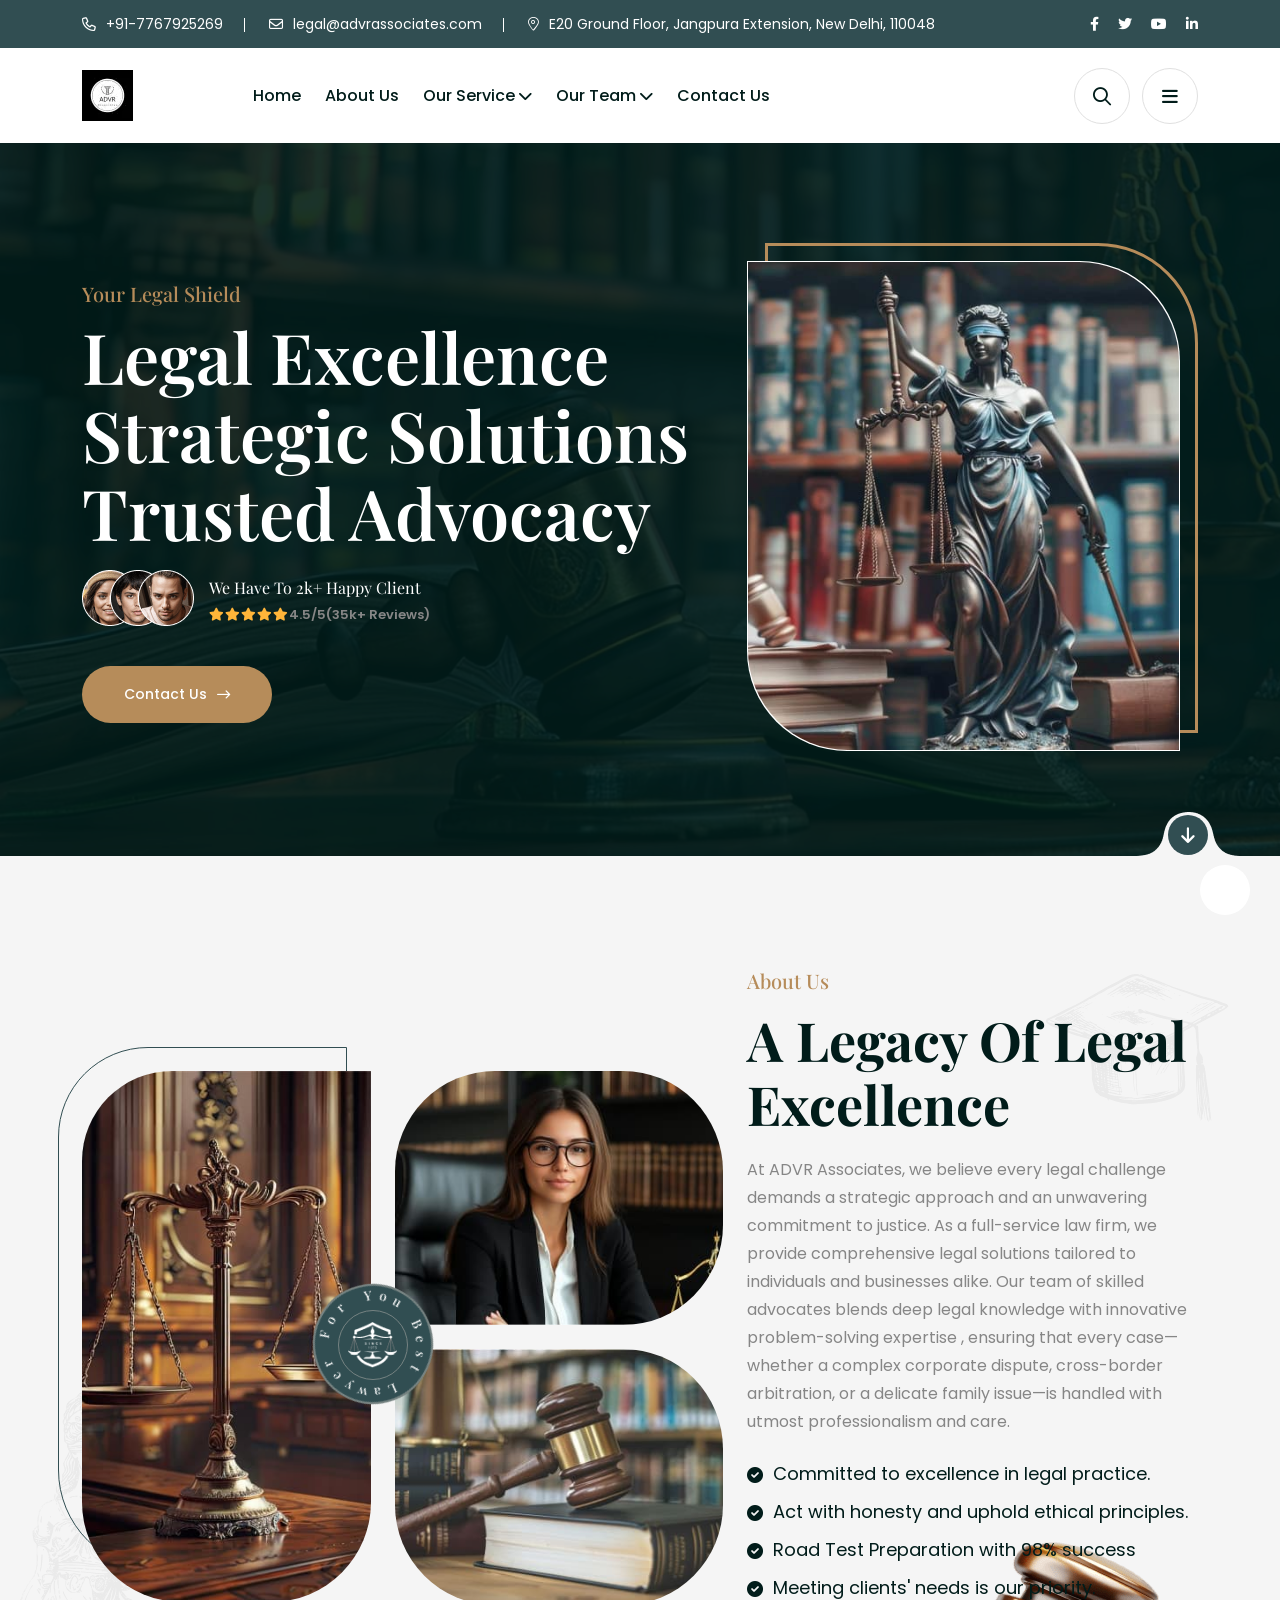
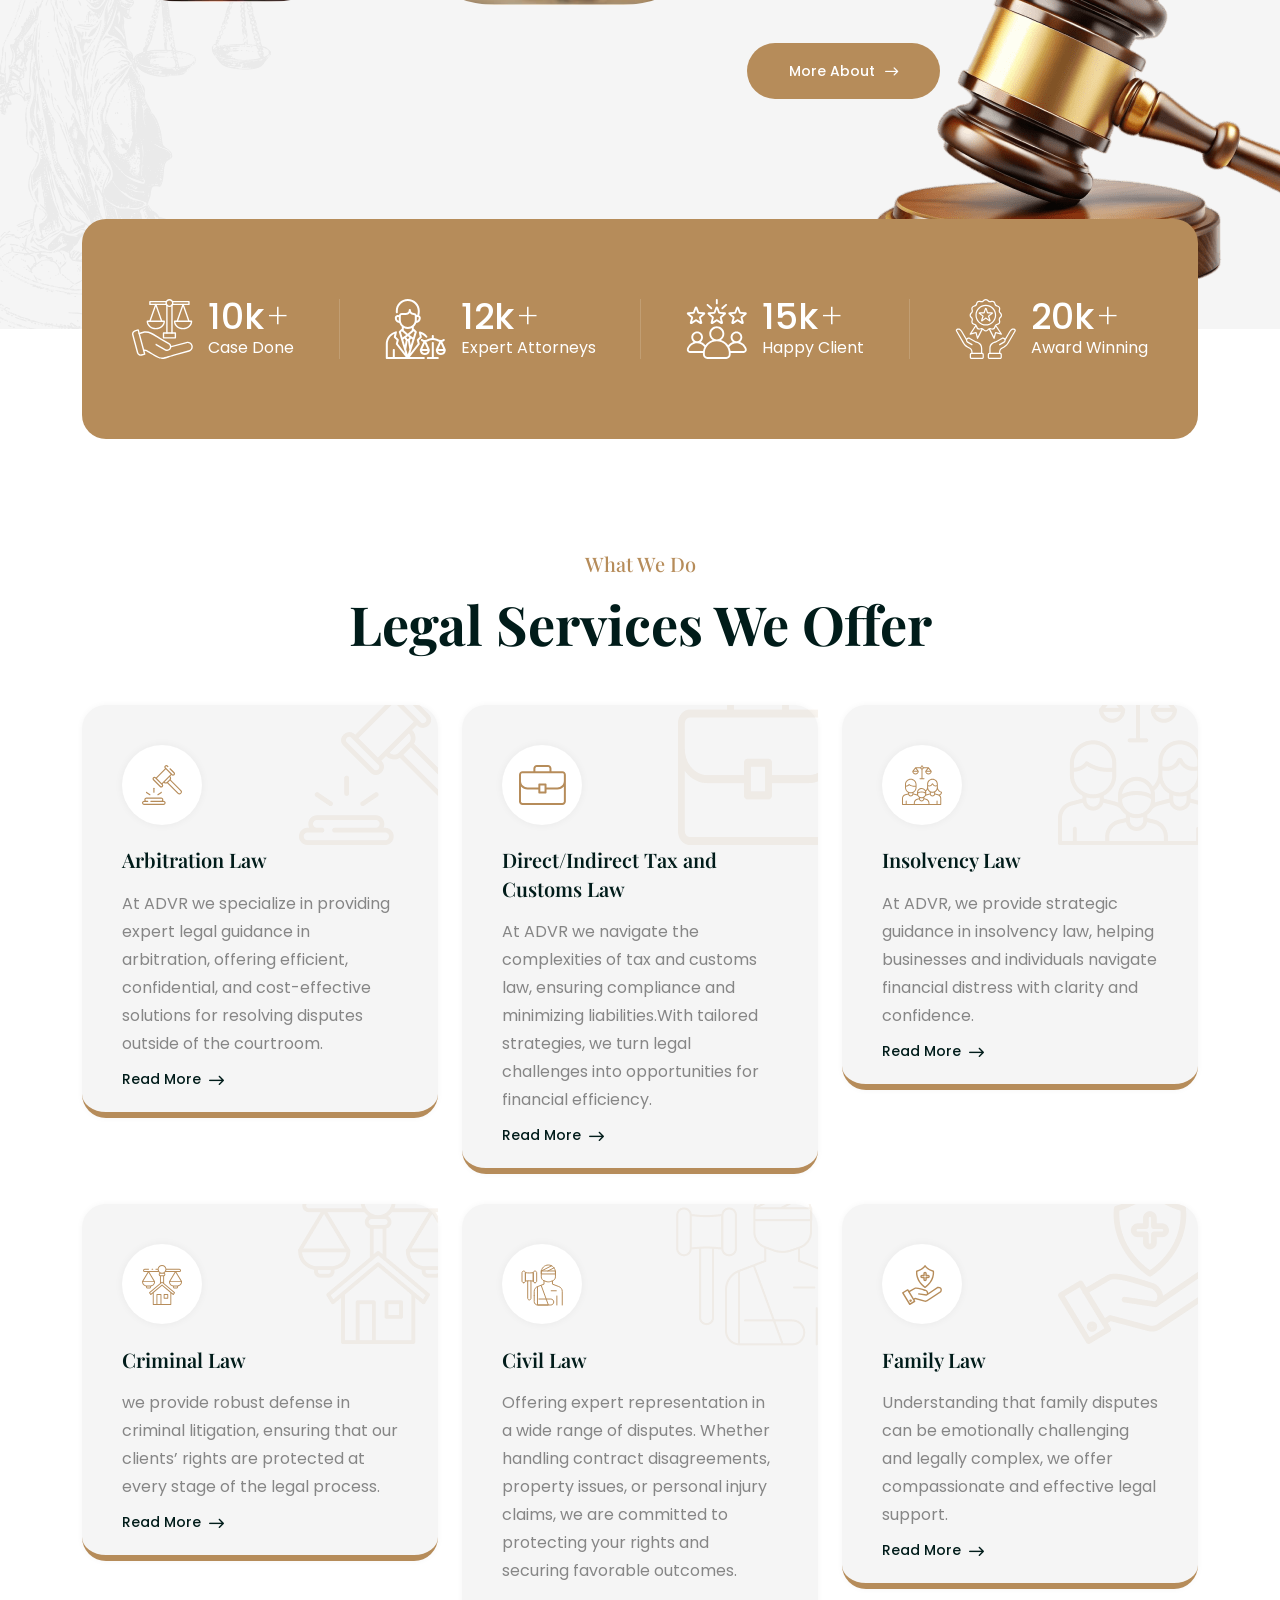
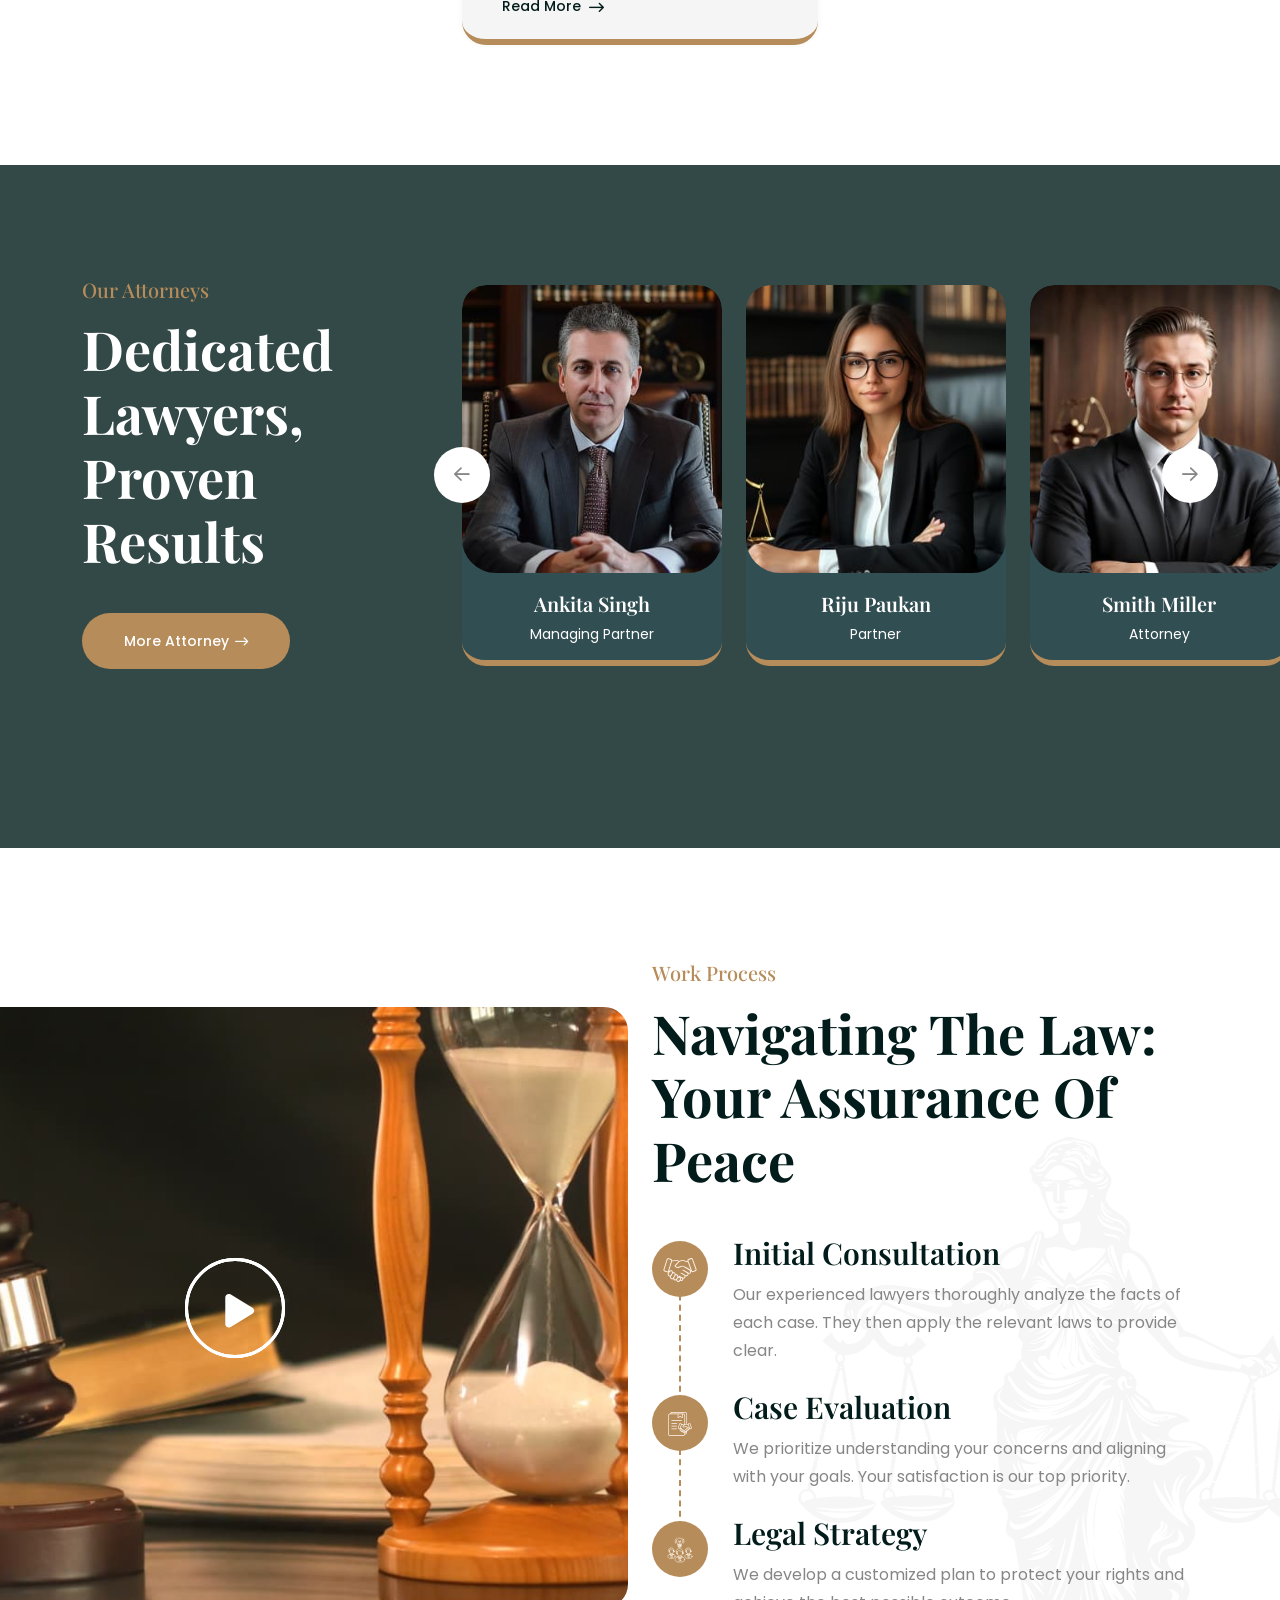
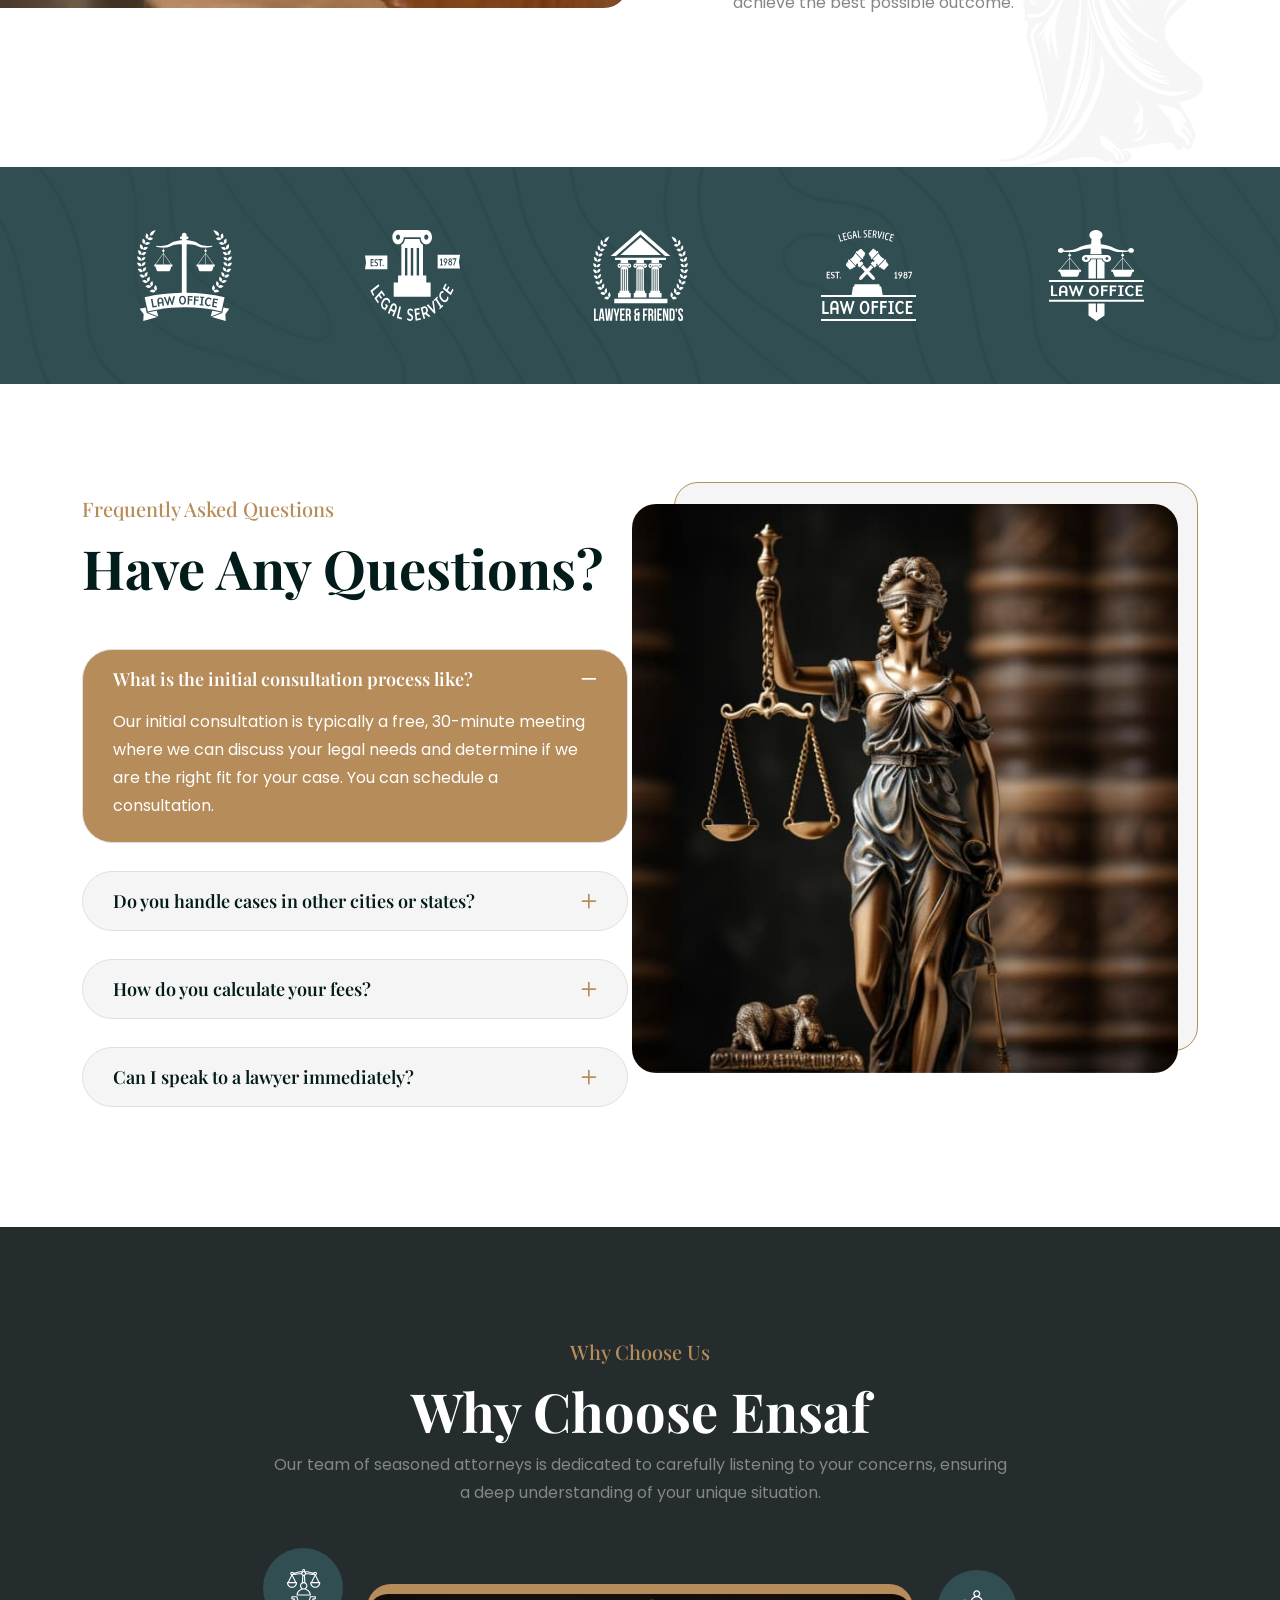
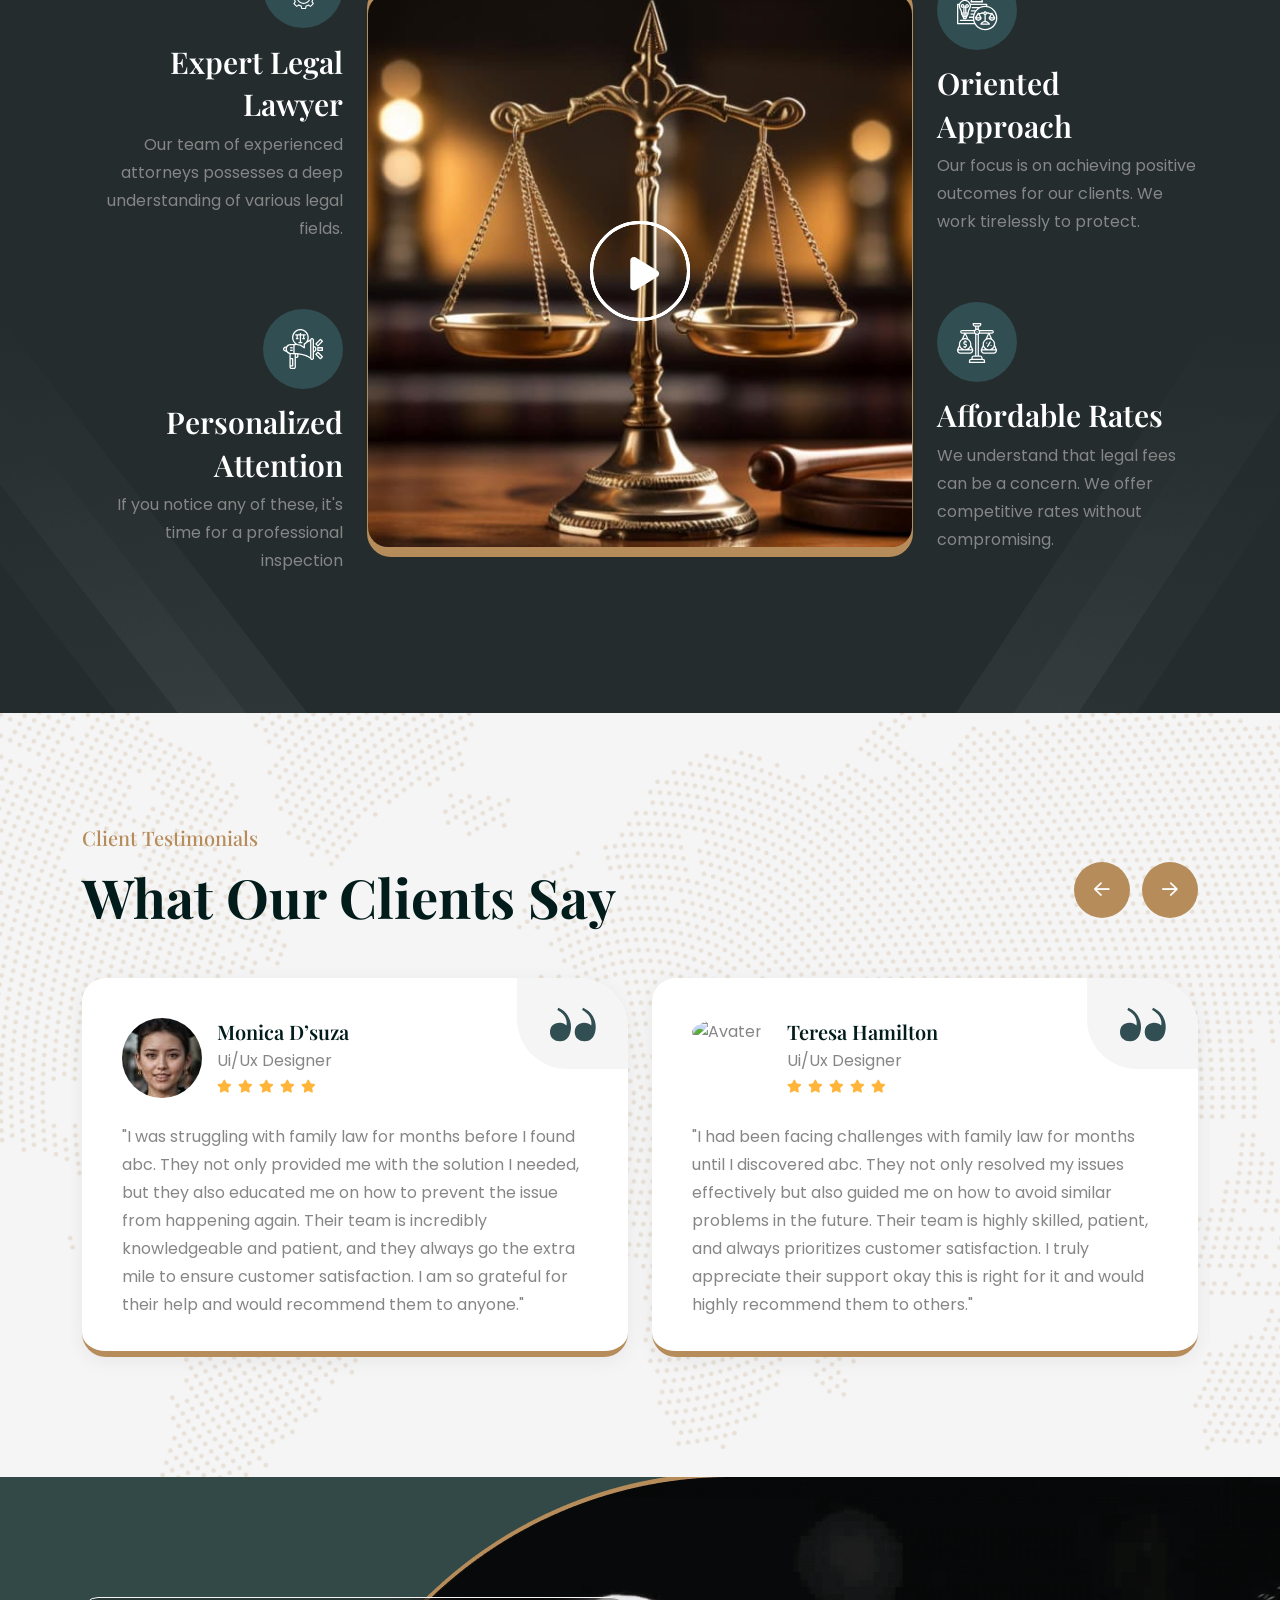
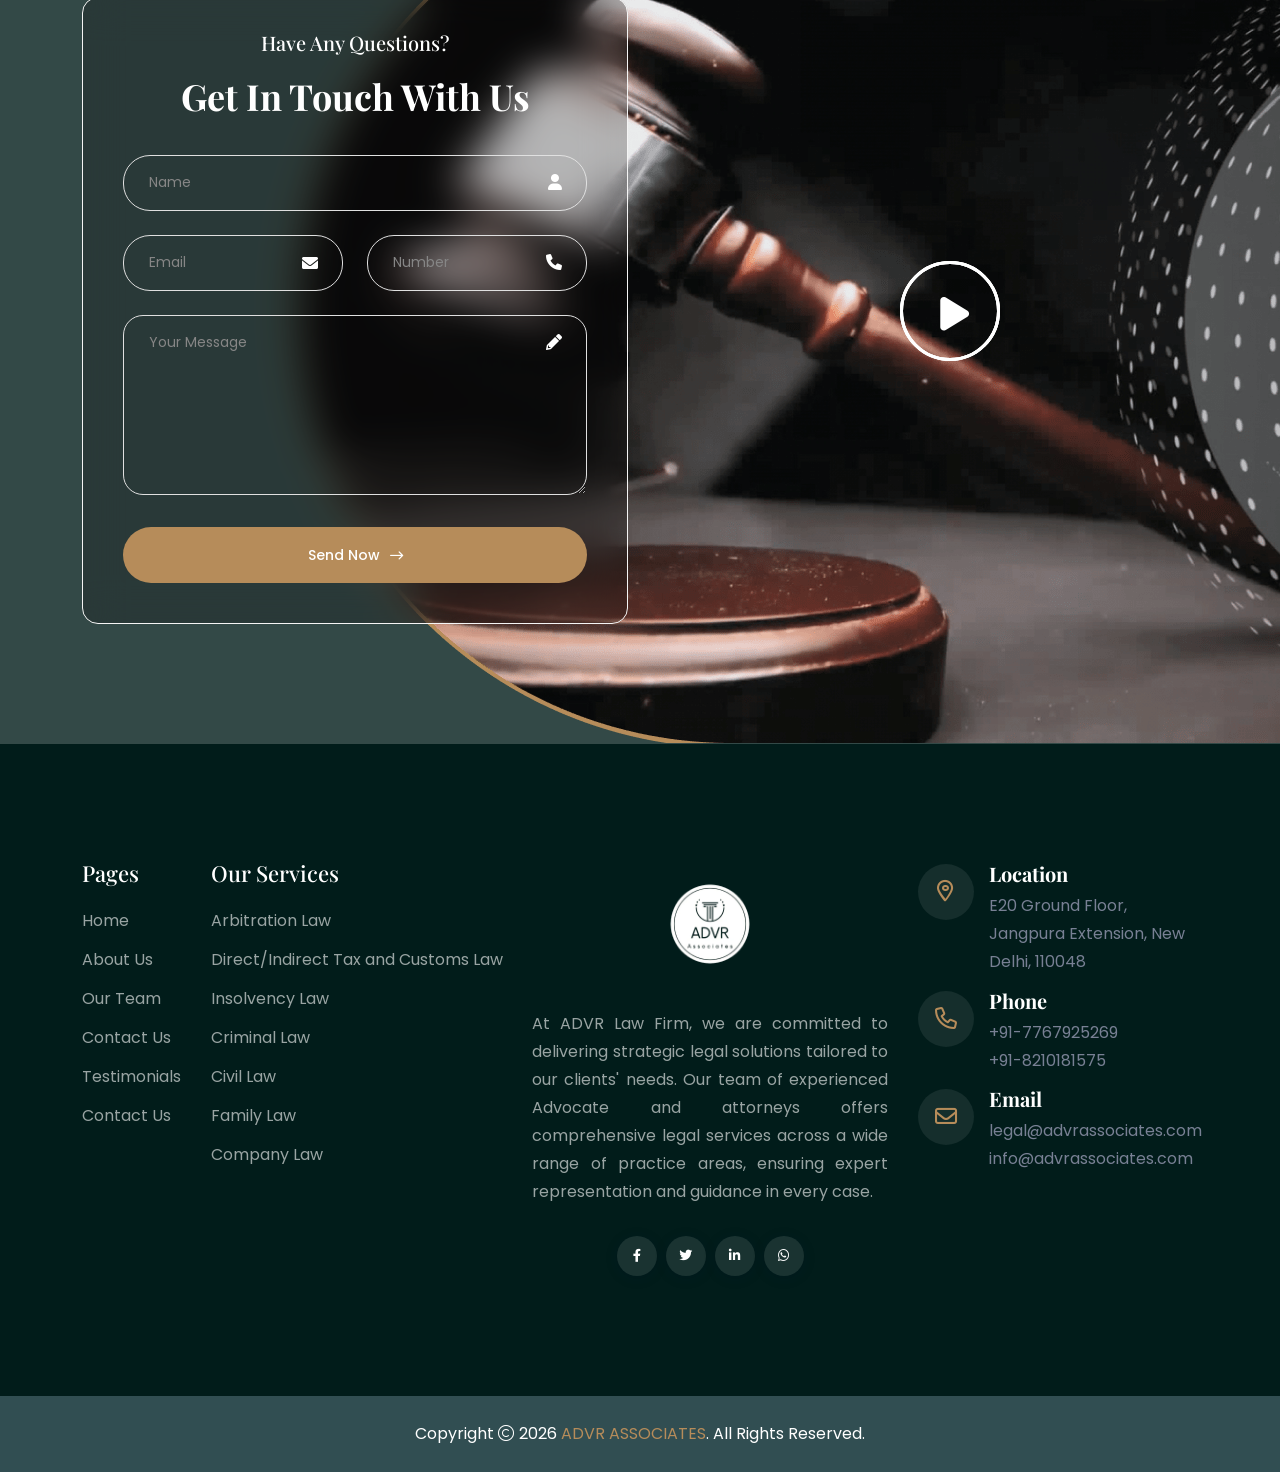
==== index.html @ f483fa9d "Initial commit" ====
<!doctype html>
<html class="no-js" lang="zxx" dir="ltr">
  <head>
    <meta charset="utf-8" />
    <meta http-equiv="x-ua-compatible" content="ie=edge" />
    <title>ADVR ASSOCIATES</title>
    <meta name="author" content="Ensaf" />
    <meta name="description" content="Ensaf-html - Law Agency HTML Template" />
    <meta name="keywords" content="Ensaf-html - Law Agency HTML Template" />
    <meta name="robots" content="INDEX,FOLLOW" />
    <meta
      name="viewport"
      content="width=device-width,initial-scale=1,shrink-to-fit=no"
    />
    <link rel="manifest" href="assets/img/favicons/manifest.json" />
    <meta name="msapplication-TileColor" content="#ffffff" />
    <meta
      name="msapplication-TileImage"
      content="assets/img/favicons/ms-icon-144x144.png"
    />
    <meta name="theme-color" content="#ffffff" />
    <link rel="preconnect" href="https://fonts.googleapis.com/" />
    <link rel="preconnect" href="https://fonts.gstatic.com/" crossorigin />
    <link
      href="https://fonts.googleapis.com/css2?family=Playfair+Display:ital,wght@0,400..900;1,400..900&amp;family=Poppins:ital,wght@0,100;0,200;0,300;0,400;0,500;0,600;0,700;0,800;0,900;1,100;1,200;1,300;1,400;1,500;1,600;1,700;1,800;1,900&amp;display=swap"
      rel="stylesheet"
    />
    <link rel="stylesheet" href="assets/css/app.min.css" />
    <link rel="stylesheet" href="assets/css/fontawesome.min.css" />
    <link rel="stylesheet" href="assets/css/style.css" />
  </head>
  <body class="">
    <div class="sidemenu-wrapper sidemenu-info d-none d-lg-block">
      <div class="sidemenu-content">
        <button class="closeButton sideMenuCls">
          <i class="far fa-times"></i>
        </button>
        <div class="widget">
          <div class="th-widget-about">
            <div class="about-logo">
              <a href="index.html"
                ><img
                  src="assets/img/my-images/New Projectdzgjhxb.webp "
                  alt="Ensaf-html"
              /></a>
            </div>
            <p class="about-text">
              We provide specialized winterization services to safeguard your
              pool during the off-season, and when spring arrives, we handle the
              thorough opening process.
            </p>
            <div class="th-social">
              <a href="https://www.facebook.com/"
                ><i class="fab fa-facebook-f"></i
              ></a>
              <a href="https://www.twitter.com/"
                ><i class="fab fa-twitter"></i
              ></a>
              <a href="https://www.linkedin.com/"
                ><i class="fab fa-linkedin-in"></i
              ></a>
              <a href="https://www.whatsapp.com/"
                ><i class="fab fa-whatsapp"></i
              ></a>
            </div>
          </div>
        </div>

        <div class="widget newsletter-widget">
          <h3 class="widget_title">Newsletter</h3>
          <p class="footer-text">Sign up to get update news about us</p>
          <form class="newsletter-form">
            <input
              class="form-control"
              type="email"
              placeholder="Enter Email"
              required=""
            />
            <button type="submit" class="th-btn style2">Subscribe</button>
          </form>
        </div>
      </div>
    </div>
    <div class="popup-search-box d-none d-lg-block">
      <button class="searchClose"><i class="fal fa-times"></i></button>
      <form action="#">
        <input type="text" placeholder="What are you looking for?" />
        <button type="submit"><i class="fal fa-search"></i></button>
      </form>
    </div>
    <div class="th-menu-wrapper">
      <div class="th-menu-area text-center">
        <button class="th-menu-toggle"><i class="fal fa-times"></i></button>
        <div class="mobile-logo">
          <a href="index.html"
            ><img
              src="assets/img/my-images/New Projectdzgjhxb.webp"
              alt="Ensaf-html"
          /></a>
        </div>
        <div class="th-mobile-menu">
          <ul>
            <li class="menu-item-has-children">
              <a href="index.html">Home</a>
            </li>

            <li class="menu-item-has-children">
              <a href="about.html">About Us</a>
            </li>
            <li class="menu-item-has-children">
              <a href="#">Service</a>
              <ul class="sub-menu">
                <li>
                  <a href="arbitration-law.html">Arbitration Law</a>
                </li>
                <li>
                  <a href="direct-indirect-tax-customs-law.html"
                    >Direct/Indirect Tax and Customs Law</a
                  >
                </li>
                <li>
                  <a href="insolvency-law.html">Insolvency Law</a>
                </li>
                <li><a href="criminal-law.html">Criminal Law</a></li>
                <li><a href="civil-law.html">Civil Law</a></li>
                <li><a href="family-law.html">Family Law</a></li>
                <li><a href="company-law.html">Company Law</a></li>
              </ul>
            </li>

            <li class="menu-item-has-children">
              <a href="#">Our Team</a>
              <ul class="sub-menu">
                <li><a href="ankita-singh.html">Ankita Singh</a></li>
                <li>
                  <a href="m-p-gupta.html">M.P Gupta</a>
                </li>
                <li>
                  <a href="riju-paukan.html">Riju Paukan</a>
                </li>
                <li><a href="deepak-kumar.html">Deepak Kumar</a></li>
                <li><a href="vibhas-tunkikar.html">Vibhas Tunkikar</a></li>
              </ul>
            </li>
            <li><a href="contact.html">Contact</a></li>
          </ul>
        </div>
      </div>
    </div>
    <header class="th-header header-layout1 onepage-nav">
      <div class="header-top">
        <div class="container header-1-container">
          <div
            class="row justify-content-center justify-content-lg-between align-items-center gy-2"
          >
            <div class="col-auto d-none d-lg-block">
              <div class="header-links">
                <ul>
                  <li>
                    <i class="fa-regular fa-phone"></i>
                    <a href="tel:+91-7767925269">+91-7767925269</a>
                  </li>
                  <li>
                    <i class="fa-sharp fa-regular fa-envelope"></i>
                    <a href="mailto:legal@advrassociates.com"
                      >legal@advrassociates.com</a
                    >
                  </li>
                  <li>
                    <i class="fal fa-location-dot"></i>
                    <a href="https://www.google.com/maps"
                      >E20 Ground Floor, Jangpura Extension, New Delhi, 110048
                    </a>
                  </li>
                </ul>
              </div>
            </div>
            <div class="col-auto">
              <div class="header-links">
                <div class="social-links">
                  <a href="https://www.facebook.com/"
                    ><i class="fab fa-facebook-f"></i
                  ></a>
                  <a href="https://www.twitter.com/"
                    ><i class="fab fa-twitter"></i
                  ></a>
                  <a href="https://www.youtube.com/"
                    ><i class="fa-brands fa-youtube"></i
                  ></a>
                  <a href="https://www.linkedin.com/"
                    ><i class="fa-brands fa-linkedin-in"></i
                  ></a>
                </div>
              </div>
            </div>
          </div>
        </div>
      </div>
      <div class="sticky-wrapper">
        <div class="menu-area">
          <div class="container header-1-container">
            <div class="row align-items-center justify-content-between">
              <div class="col-auto">
                <div class="header-logo">
                  <a href="index.html"
                    ><img
                      src="assets/img/my-images/New Projectdzgjhxb.webp"
                      alt="Ensaf-html"
                  /></a>
                </div>
              </div>
              <div class="col-auto me-xl-auto">
                <nav class="main-menu d-none d-lg-inline-block me-xl-auto">
                  <ul>
                    <li class="menu-item">
                      <a href="index.html">Home</a>
                    </li>
                    <li><a href="about.html">About Us</a></li>
                    <li class="menu-item-has-children">
                      <a href="#">Our Service</a>
                      <ul class="sub-menu">
                        <li>
                          <a href="arbitration-law.html">Arbitration Law</a>
                        </li>
                        <li>
                          <a href="direct-indirect-tax-customs-law.html"
                            >Direct/Indirect Tax and Customs Law</a
                          >
                        </li>
                        <li>
                          <a href="insolvency-law.html">Insolvency Law</a>
                        </li>
                        <li><a href="criminal-law.html">Criminal Law</a></li>
                        <li><a href="civil-law.html">Civil Law</a></li>
                        <li><a href="family-law.html">Family Law</a></li>
                        <li><a href="company-law.html">Company Law</a></li>
                      </ul>
                    </li>
                    <li class="menu-item-has-children">
                      <a href="#">Our Team</a>
                      <ul class="sub-menu">
                        <li><a href="ankita-singh.html">Ankita Singh</a></li>
                        <li>
                          <a href="m-p-gupta.html">M.P Gupta</a>
                        </li>
                        <li>
                          <a href="riju-paukan.html">Riju Paukan</a>
                        </li>
                        <li><a href="deepak-kumar.html">Deepak Kumar</a></li>
                        <li>
                          <a href="vibhas-tunkikar.html">Vibhas Tunkikar</a>
                        </li>
                      </ul>
                    </li>
                    <li><a href="contact.html">Contact Us</a></li>
                  </ul>
                </nav>
                <button type="button" class="th-menu-toggle d-block d-lg-none">
                  <i class="far fa-bars"></i>
                </button>
              </div>
              <div class="col-auto d-none d-xl-block">
                <div class="header-button">
                  <button type="button" class="icon-btn searchBoxToggler">
                    <i class="far fa-magnifying-glass"></i>
                  </button>
                  <a href="contact.html" class="th-btn style4"
                    >Free consultation <i class="far fa-arrow-right-long"></i
                  ></a>
                  <button type="button" class="icon-btn sideMenuInfo">
                    <i class="fa-solid fa-bars"></i>
                  </button>
                </div>
              </div>
            </div>
          </div>
        </div>
      </div>
    </header>
    <div class="th-hero-wrapper hero-1" id="hero">
      <div class="shape-mockup hero-img-shape-1">
        <div class="logo-icon-wrap">
          <div class="logo-icon">
            <img src="assets/img/my-images/logo-icon.png" alt="img" />
          </div>
          <div class="logo-icon-wrap__text">
            <span class="logo-animation">Best Lawyer For You</span>
          </div>
        </div>
      </div>
      <div
        class="th-hero-bg"
        data-bg-src="assets/img/my-images/hero_bg_1_1.jpg"
      >
        <img src="assets/img/my-images/hero1-overlay.png" alt="Hero overlay" />
      </div>
      <div class="hero-1-scroll-icon-bg-shape scroll-down">
        <div class="hero-1-scroll-icon-wrap">
          <a href="#about-sec"
            ><div class="shape-thumb">
              <div class="icon-btn">
                <i class="fa-sharp fa-solid fa-arrow-down"></i>
              </div>
              <img
                src="assets/img/my-images/hero-1-scroll-icon.png"
                alt="Image"
              /></div
          ></a>
        </div>
      </div>
      <div
        class="swiper th-slider"
        id="heroSlidee1"
        data-slider-options='{"effect":"fade", "autoHeight": "true"}'
      >
        <div class="swiper-wrapper">
          <div class="swiper-slide">
            <div class="hero-inner hero-style1">
              <div class="container">
                <div class="row gy-4 align-items-center">
                  <div class="col-xl-7 col-lg-7">
                    <span
                      class="sub-title"
                      data-ani="slideinup"
                      data-ani-delay="0.2s"
                      >Your Legal Shield</span
                    >
                    <div data-ani="slideinup" data-ani-delay="0.4s">
                      <h2 class="hero-title">
                        Legal Excellence Strategic Solutions Trusted Advocacy
                      </h2>
                      <div class="hero-title">
                        <span class="client-group-wrap"
                          ><span class="thumb"
                            ><img
                              src="assets/img/my-images/hero-1-title-1.png"
                              alt="img"
                            /> </span
                          ><span class="client-group-wrap__content"
                            ><span class="client-group-wrap__box-title"
                              >We have to
                              <span
                                ><span class="counter-number">2</span>k+</span
                              >
                              Happy Client </span
                            ><span class="client-group-wrap__box-review"
                              ><i class="fa-sharp fa-solid fa-star"></i>
                              <i class="fa-sharp fa-solid fa-star"></i>
                              <i class="fa-sharp fa-solid fa-star"></i>
                              <i class="fa-sharp fa-solid fa-star"></i>
                              <i class="fa-sharp fa-solid fa-star"></i>
                              <span
                                >4.5/5(<span class="counter-number">35</span
                                >k<span class="plus">+</span> Reviews)</span
                              ></span
                            ></span
                          ></span
                        >
                      </div>
                    </div>
                    <div
                      class="btn-group justify-content-center"
                      data-ani="slideinup"
                      data-ani-delay="0.6s"
                    >
                      <a href="contact.html" class="th-btn"
                        >Contact us
                        <i class="fa-regular fa-arrow-right-long"></i
                      ></a>
                    </div>
                  </div>
                  <div class="col-xl-5 col-lg-5">
                    <div class="hero-img">
                      <div
                        class="img-main"
                        data-ani="slideinrighthero"
                        data-ani-delay="0.8s"
                      >
                        <img
                          src="assets/img/my-images/hero_1_1.png"
                          alt="Image"
                        />
                      </div>
                    </div>
                  </div>
                </div>
              </div>
            </div>
          </div>
          <div class="swiper-slide">
            <div class="hero-inner hero-style1">
              <div class="container">
                <div class="row gy-4 align-items-center">
                  <div class="col-xl-7 col-lg-7">
                    <span
                      class="sub-title"
                      data-ani="slideinup"
                      data-ani-delay="0.2s"
                      >Your Guardian in Law</span
                    >
                    <div data-ani="slideinup" data-ani-delay="0.4s">
                      <h1 class="hero-title">
                        Legal Excellence Strategic Solutions Trusted Advocacy
                      </h1>
                      <div class="hero-title">
                        <span class="client-group-wrap"
                          ><span class="thumb"
                            ><img
                              src="assets/img/my-images/hero-1-title-1.png"
                              alt="img"
                            /> </span
                          ><span class="client-group-wrap__content"
                            ><span class="client-group-wrap__box-title"
                              >We have to
                              <span
                                ><span class="counter-number">2</span>k+</span
                              >
                              Happy Client </span
                            ><span class="client-group-wrap__box-review"
                              ><i class="fa-sharp fa-solid fa-star"></i>
                              <i class="fa-sharp fa-solid fa-star"></i>
                              <i class="fa-sharp fa-solid fa-star"></i>
                              <i class="fa-sharp fa-solid fa-star"></i>
                              <i class="fa-sharp fa-solid fa-star"></i>
                              <span
                                >4.5/5(<span class="counter-number">35</span
                                >k<span class="plus">+</span> Reviews)</span
                              ></span
                            ></span
                          ></span
                        >
                      </div>
                    </div>
                    <div
                      class="btn-group justify-content-center"
                      data-ani="slideinup"
                      data-ani-delay="0.6s"
                    >
                      <a href="contact.html" class="th-btn"
                        >Contact us
                        <i class="fa-regular fa-arrow-right-long"></i
                      ></a>
                    </div>
                  </div>
                  <div class="col-xl-5 col-lg-5">
                    <div class="hero-img">
                      <div
                        class="img-main"
                        data-ani="slideinrighthero"
                        data-ani-delay="0.8s"
                      >
                        <img
                          src="assets/img/my-images/hero_1_2.png"
                          alt="Image"
                        />
                      </div>
                    </div>
                  </div>
                </div>
              </div>
            </div>
          </div>
          <div class="swiper-slide">
            <div class="hero-inner hero-style1">
              <div class="container">
                <div class="row gy-4 align-items-center">
                  <div class="col-xl-7 col-lg-7">
                    <span
                      class="sub-title"
                      data-ani="slideinup"
                      data-ani-delay="0.2s"
                      >Secure With Experience</span
                    >
                    <div data-ani="slideinup" data-ani-delay="0.4s">
                      <h1 class="hero-title">
                        Legal Excellence Strategic Solutions Trusted Advocacy
                      </h1>
                      <div class="hero-title">
                        <span class="client-group-wrap"
                          ><span class="thumb"
                            ><img
                              src="assets/img/my-images/hero-1-title-1.png"
                              alt="img"
                            /> </span
                          ><span class="client-group-wrap__content"
                            ><span class="client-group-wrap__box-title"
                              >We have to
                              <span
                                ><span class="counter-number">2</span>k+</span
                              >
                              Happy Client </span
                            ><span class="client-group-wrap__box-review"
                              ><i class="fa-sharp fa-solid fa-star"></i>
                              <i class="fa-sharp fa-solid fa-star"></i>
                              <i class="fa-sharp fa-solid fa-star"></i>
                              <i class="fa-sharp fa-solid fa-star"></i>
                              <i class="fa-sharp fa-solid fa-star"></i>
                              <span
                                >4.5/5(<span class="counter-number">35</span
                                >k<span class="plus">+</span> Reviews)</span
                              ></span
                            ></span
                          ></span
                        >
                      </div>
                    </div>
                    <div
                      class="btn-group justify-content-center"
                      data-ani="slideinup"
                      data-ani-delay="0.6s"
                    >
                      <a href="contact.html" class="th-btn"
                        >Contact us
                        <i class="fa-regular fa-arrow-right-long"></i
                      ></a>
                    </div>
                  </div>
                  <div class="col-xl-5 col-lg-5">
                    <div class="hero-img">
                      <div
                        class="img-main"
                        data-ani="slideinrighthero"
                        data-ani-delay="0.8s"
                      >
                        <img
                          src="assets/img/my-images/hero_1_3.png"
                          alt="Image"
                        />
                      </div>
                    </div>
                  </div>
                </div>
              </div>
            </div>
          </div>
        </div>
        <div class="slider-pagination"></div>
      </div>
    </div>
    <div class="about-1-wrapper space bg-smoke2" id="about-sec">
      <div class="shape-mockup jump" data-left="0%" data-bottom="0%">
        <img src="assets/img/my-images/about1-left-shape.png" alt="image" />
      </div>
      <div class="shape-mockup jump" data-top="11%" data-right="4%">
        <img src="assets/img/my-images/about1-right-top.png" alt="image" />
      </div>
      <div
        class="shape-mockup jump-reverse d-none d-md-block"
        data-right="0"
        data-bottom="4%"
      >
        <img src="assets/img/my-images/about1-right-bottom.png" alt="image" />
      </div>
      <div class="container">
        <div class="row gy-40 gx-60 align-items-center">
          <div class="col-xl-7 mb-xl-0">
            <div class="img-box1 about-1">
              <div class="shape-mockup logo-shape">
                <div class="logo-icon-wrap">
                  <h4 class="logo-icon">
                    <img
                      src="assets/img/my-images/logo-icon-white.png"
                      alt="img"
                    />
                  </h4>
                  <div class="logo-icon-wrap__text bg-theme2">
                    <span class="logo-animation">Best Lawyer For You</span>
                  </div>
                </div>
              </div>
              <div class="img1">
                <img
                  class="tilt-active"
                  src="assets/img/my-images/about-1-left.jpg"
                  alt="Image"
                />
              </div>
              <div class="img2">
                <div class="img2-top">
                  <img
                    class="tilt-active"
                    src="assets/img/my-images/about-1-right.jpg"
                    alt="Image"
                  />
                </div>
                <div class="img2-bottom">
                  <img
                    class="tilt-active"
                    src="assets/img/my-images/about-1-right-2.jpg"
                    alt="Image"
                  />
                </div>
              </div>
            </div>
          </div>
          <div class="col-xl-5">
            <div class="title-area mb-25">
              <span class="sub-title before-none">About Us</span>
              <h2 class="sec-title">A Legacy of Legal Excellence</h2>
              <p class="sec-text">
                At ADVR Associates, we believe every legal challenge demands a
                strategic approach and an unwavering commitment to justice. As a
                full-service law firm, we provide comprehensive legal solutions
                tailored to individuals and businesses alike. Our team of
                skilled advocates blends deep legal knowledge with innovative
                problem-solving expertise , ensuring that every case—whether a
                complex corporate dispute, cross-border arbitration, or a
                delicate family issue—is handled with utmost professionalism and
                care.
              </p>
            </div>
            <div class="checklist style2 mb-40">
              <ul>
                <li>
                  <i class="fa-sharp fa-solid fa-circle-check"></i> Committed to
                  excellence in legal practice.
                </li>
                <li>
                  <i class="fa-sharp fa-solid fa-circle-check"></i> Act with
                  honesty and uphold ethical principles.
                </li>
                <li>
                  <i class="fa-sharp fa-solid fa-circle-check"></i> Road Test
                  Preparation with 98% success
                </li>
                <li>
                  <i class="fa-sharp fa-solid fa-circle-check"></i> Meeting
                  clients' needs is our priority.
                </li>
              </ul>
            </div>
            <div>
              <a href="about.html" class="th-btn style4"
                >More About <i class="fa-regular fa-arrow-right-long"></i
              ></a>
            </div>
          </div>
        </div>
      </div>
    </div>
    <div
      class="counter-sec1"
      data-pos-for=".about-1-wrapper"
      data-sec-pos="top-half"
    >
      <div class="container">
        <div class="counter-card-wrap">
          <div class="counter-card">
            <div class="box-icon">
              <img src="assets/img/my-images/counter_1_1.svg" alt="Icon" />
            </div>
            <div class="media-body">
              <h4 class="box-number">
                <span class="counter-number">10 </span>k
                <span class="plus-simple">+</span>
              </h4>
              <p class="box-text">Case Done</p>
            </div>
          </div>
          <div class="divider"></div>
          <div class="counter-card">
            <div class="box-icon">
              <img src="assets/img/my-images/counter_1_2.svg" alt="Icon" />
            </div>
            <div class="media-body">
              <h4 class="box-number">
                <span class="counter-number">12 </span>k
                <span class="plus-simple">+</span>
              </h4>
              <p class="box-text">Expert Attorneys</p>
            </div>
          </div>
          <div class="divider"></div>
          <div class="counter-card">
            <div class="box-icon">
              <img src="assets/img/my-images/counter_1_3.svg" alt="Icon" />
            </div>
            <div class="media-body">
              <h4 class="box-number">
                <span class="counter-number">15 </span>k
                <span class="plus-simple">+</span>
              </h4>
              <p class="box-text">Happy Client</p>
            </div>
          </div>
          <div class="divider"></div>
          <div class="counter-card">
            <div class="box-icon">
              <img src="assets/img/my-images/counter_1_4.svg" alt="Icon" />
            </div>
            <div class="media-body">
              <h4 class="box-number">
                <span class="counter-number">20 </span>k
                <span class="plus-simple">+</span>
              </h4>
              <p class="box-text">Award Winning</p>
            </div>
          </div>
          <div class="divider"></div>
        </div>
      </div>
    </div>
    <section class="th-service-1 overflow-hidden space" id="service-sec">
      <div class="container">
        <div class="row justify-content-center">
          <div class="col-xxl-6 col-xl-7 col-lg-7 col-md-8">
            <div class="title-area text-center">
              <span class="sub-title justify-content-center">What We Do</span>
              <h2 class="sec-title">Legal Services We Offer</h2>
            </div>
          </div>
        </div>
        <div class="row gy-30 justify-content-center">
          <div class="col-xl-4 col-md-6">
            <div class="service-card">
              <div class="shape-mockup service_card-bg-1">
                <img
                  src="assets/img/my-images/service_card-bg-1_1.png"
                  alt="shape img"
                />
              </div>
              <div class="box-icon">
                <img
                  src="assets/img/my-images/service_card_1_1.svg"
                  alt="Icon"
                />
              </div>
              <div class="box-content">
                <h3 class="box-title">
                  <a href="arbitration-law.html"> Arbitration Law </a>
                </h3>
                <p class="box-text">
                  At ADVR we specialize in providing expert legal guidance in
                  arbitration, offering efficient, confidential, and
                  cost-effective solutions for resolving disputes outside of the
                  courtroom.
                </p>
              </div>
              <a href="service-details.html" class="link-btn"
                >Read More <i class="fa-regular fa-arrow-right-long"></i
              ></a>
            </div>
          </div>
          <div class="col-xl-4 col-md-6">
            <div class="service-card">
              <div class="shape-mockup service_card-bg-1">
                <img
                  src="assets/img/my-images/service_card-bg-1_2.png"
                  alt="shape img"
                />
              </div>
              <div class="box-icon">
                <img
                  src="assets/img/my-images/service_card_1_2.svg"
                  alt="Icon"
                />
              </div>
              <div class="box-content">
                <h3 class="box-title">
                  <a href="service-details.html"
                    >Direct/Indirect Tax and Customs Law</a
                  >
                </h3>
                <p class="box-text">
                  At ADVR we navigate the complexities of tax and customs law,
                  ensuring compliance and minimizing liabilities.With tailored
                  strategies, we turn legal challenges into opportunities for
                  financial efficiency.
                </p>
              </div>
              <a href="service-details.html" class="link-btn"
                >Read More <i class="fa-regular fa-arrow-right-long"></i
              ></a>
            </div>
          </div>
          <div class="col-xl-4 col-md-6">
            <div class="service-card">
              <div class="shape-mockup service_card-bg-1">
                <img
                  src="assets/img/my-images/service_card-bg-1_3.png"
                  alt="shape img"
                />
              </div>
              <div class="box-icon">
                <img
                  src="assets/img/my-images/service_card_1_3.svg"
                  alt="Icon"
                />
              </div>
              <div class="box-content">
                <h3 class="box-title">
                  <a href="service-details.html">Insolvency Law</a>
                </h3>
                <p class="box-text">
                  At ADVR, we provide strategic guidance in insolvency law,
                  helping businesses and individuals navigate financial distress
                  with clarity and confidence.
                </p>
              </div>
              <a href="service-details.html" class="link-btn"
                >Read More <i class="fa-regular fa-arrow-right-long"></i
              ></a>
            </div>
          </div>
          <div class="col-xl-4 col-md-6">
            <div class="service-card">
              <div class="shape-mockup service_card-bg-1">
                <img
                  src="assets/img/my-images/service_card-bg-1_4.png"
                  alt="shape img"
                />
              </div>
              <div class="box-icon">
                <img
                  src="assets/img/my-images/service_card_1_4.svg"
                  alt="Icon"
                />
              </div>
              <div class="box-content">
                <h3 class="box-title">
                  <a href="service-details.html">Criminal Law</a>
                </h3>
                <p class="box-text">
                  we provide robust defense in criminal litigation, ensuring
                  that our clients’ rights are protected at every stage of the
                  legal process.
                </p>
              </div>
              <a href="service-details.html" class="link-btn"
                >Read More <i class="fa-regular fa-arrow-right-long"></i
              ></a>
            </div>
          </div>
          <div class="col-xl-4 col-md-6">
            <div class="service-card">
              <div class="shape-mockup service_card-bg-1">
                <img
                  src="assets/img/my-images/service_card-bg-1_5.png"
                  alt="shape img"
                />
              </div>
              <div class="box-icon">
                <img
                  src="assets/img/my-images/service_card_1_5.svg"
                  alt="Icon"
                />
              </div>
              <div class="box-content">
                <h3 class="box-title">
                  <a href="service-details.html">Civil Law</a>
                </h3>
                <p class="box-text">
                  Offering expert representation in a wide range of disputes.
                  Whether handling contract disagreements, property issues, or
                  personal injury claims, we are committed to protecting your
                  rights and securing favorable outcomes.
                </p>
              </div>
              <a href="service-details.html" class="link-btn"
                >Read More <i class="fa-regular fa-arrow-right-long"></i
              ></a>
            </div>
          </div>
          <div class="col-xl-4 col-md-6">
            <div class="service-card">
              <div class="shape-mockup service_card-bg-1">
                <img
                  src="assets/img/my-images/service_card-bg-1_6.png"
                  alt="shape img"
                />
              </div>
              <div class="box-icon">
                <img
                  src="assets/img/my-images/service_card_1_6.svg"
                  alt="Icon"
                />
              </div>
              <div class="box-content">
                <h3 class="box-title">
                  <a href="service-details.html">Family Law</a>
                </h3>
                <p class="box-text">
                  Understanding that family disputes can be emotionally
                  challenging and legally complex, we offer compassionate and
                  effective legal support.
                </p>
              </div>
              <a href="service-details.html" class="link-btn"
                >Read More <i class="fa-regular fa-arrow-right-long"></i
              ></a>
            </div>
          </div>
        </div>
      </div>
    </section>
    <section
      class="team-area-1 space overflow-hidden"
      data-overlay="title"
      data-opacity="8"
      data-bg-src="assets/img/bg/team-1-bg.jpg"
      id="team-sec"
    >
      <div class="container">
        <div class="row gx-60">
          <div class="col-xl-4">
            <div class="team-1-sec-title">
              <div class="title-area">
                <span class="sub-title">Our Attorneys</span>
                <h2 class="sec-title text-white">
                  Dedicated Lawyers, Proven Results
                </h2>
                <div class="button-wrapper">
                  <a href="team.html" class="th-btn star-btn"
                    >More Attorney<i class="fa-regular fa-arrow-right-long"></i
                  ></a>
                </div>
              </div>
            </div>
          </div>
          <div class="col-xl-8">
            <div class="team-1-card-wrap">
              <div
                class="swiper has-shadow th-slider"
                id="teamSlider111"
                data-slider-options='{"breakpoints":{"0":{"slidesPerView":1},"576":{"slidesPerView":"2"},"768":{"slidesPerView":"2"},"992":{"slidesPerView":"4"},"1200":{"slidesPerView":"4"}}}'
              >
                <div class="swiper-wrapper">
                  <div class="swiper-slide">
                    <div class="team-card">
                      <div class="team-img">
                        <img
                          src="assets/img/my-images/team_1_1.jpg"
                          alt="Team"
                        />
                      </div>
                      <div class="team-content">
                        <h3 class="box-title">
                          <a href="team-details.html">Ankita Singh</a>
                        </h3>
                        <span class="team-desig">Managing Partner</span>
                      </div>
                      <div class="team-content-hover-wrap">
                        <div class="team-content-hover">
                          <div class="team-img">
                            <img
                              src="assets/img/my-images/team_1_1.jpg"
                              alt="Team"
                            />
                          </div>
                          <div class="hover-inner">
                            <h3 class="box-title">
                              <a href="team-details.html">M.P. Gupta</a>
                            </h3>
                            <span class="team-desig">Partner</span>
                            <div class="team-social">
                              <div class="th-social">
                                <a target="_blank" href="https://facebook.com/"
                                  ><i class="fab fa-facebook-f"></i
                                ></a>
                                <a target="_blank" href="https://twitter.com/"
                                  ><i class="fab fa-twitter"></i
                                ></a>
                                <a target="_blank" href="https://instagram.com/"
                                  ><i class="fab fa-instagram"></i
                                ></a>
                                <a target="_blank" href="https://linkedin.com/"
                                  ><i class="fab fa-linkedin-in"></i
                                ></a>
                              </div>
                            </div>
                          </div>
                        </div>
                      </div>
                    </div>
                  </div>
                  <div class="swiper-slide">
                    <div class="team-card">
                      <div class="team-img">
                        <img
                          src="assets/img/my-images/team_1_2.jpg"
                          alt="Team"
                        />
                      </div>
                      <div class="team-content">
                        <h3 class="box-title">
                          <a href="team-details.html">Riju Paukan</a>
                        </h3>
                        <span class="team-desig">Partner</span>
                      </div>
                      <div class="team-content-hover-wrap">
                        <div class="team-content-hover">
                          <div class="team-img">
                            <img
                              src="assets/img/my-images/team_1_2.jpg"
                              alt="Team"
                            />
                          </div>
                          <div class="hover-inner">
                            <h3 class="box-title">
                              <a href="team-details.html">Deepak Kumar</a>
                            </h3>
                            <span class="team-desig">Associate Partner</span>
                            <div class="team-social">
                              <div class="th-social">
                                <a target="_blank" href="https://facebook.com/"
                                  ><i class="fab fa-facebook-f"></i
                                ></a>
                                <a target="_blank" href="https://twitter.com/"
                                  ><i class="fab fa-twitter"></i
                                ></a>
                                <a target="_blank" href="https://instagram.com/"
                                  ><i class="fab fa-instagram"></i
                                ></a>
                                <a target="_blank" href="https://linkedin.com/"
                                  ><i class="fab fa-linkedin-in"></i
                                ></a>
                              </div>
                            </div>
                          </div>
                        </div>
                      </div>
                    </div>
                  </div>
                  <div class="swiper-slide">
                    <div class="team-card">
                      <div class="team-img">
                        <img
                          src="assets/img/my-images/team_1_3.jpg"
                          alt="Team"
                        />
                      </div>
                      <div class="team-content">
                        <h3 class="box-title">
                          <a href="team-details.html">Smith Miller</a>
                        </h3>
                        <span class="team-desig">Attorney</span>
                      </div>
                      <div class="team-content-hover-wrap">
                        <div class="team-content-hover">
                          <div class="team-img">
                            <img
                              src="assets/img/my-images/team_1_3.jpg"
                              alt="Team"
                            />
                          </div>
                          <div class="hover-inner">
                            <h3 class="box-title">
                              <a href="team-details.html">Smith Miller</a>
                            </h3>
                            <span class="team-desig">Attorney</span>
                            <div class="team-social">
                              <div class="th-social">
                                <a target="_blank" href="https://facebook.com/"
                                  ><i class="fab fa-facebook-f"></i
                                ></a>
                                <a target="_blank" href="https://twitter.com/"
                                  ><i class="fab fa-twitter"></i
                                ></a>
                                <a target="_blank" href="https://instagram.com/"
                                  ><i class="fab fa-instagram"></i
                                ></a>
                                <a target="_blank" href="https://linkedin.com/"
                                  ><i class="fab fa-linkedin-in"></i
                                ></a>
                              </div>
                            </div>
                          </div>
                        </div>
                      </div>
                    </div>
                  </div>
                  <div class="swiper-slide">
                    <div class="team-card">
                      <div class="team-img">
                        <img
                          src="assets/img/my-images/team_1_4.jpg"
                          alt="Team"
                        />
                      </div>
                      <div class="team-content">
                        <h3 class="box-title">
                          <a href="team-details.html">Samira Dsuza</a>
                        </h3>
                        <span class="team-desig">Attorney</span>
                      </div>
                      <div class="team-content-hover-wrap">
                        <div class="team-content-hover">
                          <div class="team-img">
                            <img
                              src="assets/img/my-images/team_1_4.jpg"
                              alt="Team"
                            />
                          </div>
                          <div class="hover-inner">
                            <h3 class="box-title">
                              <a href="team-details.html">Samira Dsuza</a>
                            </h3>
                            <span class="team-desig">Attorney</span>
                            <div class="team-social">
                              <div class="th-social">
                                <a target="_blank" href="https://facebook.com/"
                                  ><i class="fab fa-facebook-f"></i
                                ></a>
                                <a target="_blank" href="https://twitter.com/"
                                  ><i class="fab fa-twitter"></i
                                ></a>
                                <a target="_blank" href="https://instagram.com/"
                                  ><i class="fab fa-instagram"></i
                                ></a>
                                <a target="_blank" href="https://linkedin.com/"
                                  ><i class="fab fa-linkedin-in"></i
                                ></a>
                              </div>
                            </div>
                          </div>
                        </div>
                      </div>
                    </div>
                  </div>
                  <div class="swiper-slide">
                    <div class="team-card">
                      <div class="team-img">
                        <img
                          src="assets/img/my-images/team_1_5.jpg"
                          alt="Team"
                        />
                      </div>
                      <div class="team-content">
                        <h3 class="box-title">
                          <a href="team-details.html">Poppy Linda</a>
                        </h3>
                        <span class="team-desig">Attorney</span>
                      </div>
                      <div class="team-content-hover-wrap">
                        <div class="team-content-hover">
                          <div class="team-img">
                            <img
                              src="assets/img/my-images/team_1_5.jpg"
                              alt="Team"
                            />
                          </div>
                          <div class="hover-inner">
                            <h3 class="box-title">
                              <a href="team-details.html">Poppy Linda</a>
                            </h3>
                            <span class="team-desig">Attorney</span>
                            <div class="team-social">
                              <div class="th-social">
                                <a target="_blank" href="https://facebook.com/"
                                  ><i class="fab fa-facebook-f"></i
                                ></a>
                                <a target="_blank" href="https://twitter.com/"
                                  ><i class="fab fa-twitter"></i
                                ></a>
                                <a target="_blank" href="https://instagram.com/"
                                  ><i class="fab fa-instagram"></i
                                ></a>
                                <a target="_blank" href="https://linkedin.com/"
                                  ><i class="fab fa-linkedin-in"></i
                                ></a>
                              </div>
                            </div>
                          </div>
                        </div>
                      </div>
                    </div>
                  </div>
                  <div class="swiper-slide">
                    <div class="team-card">
                      <div class="team-img">
                        <img
                          src="assets/img/my-images/team_1_6.jpg"
                          alt="Team"
                        />
                      </div>
                      <div class="team-content">
                        <h3 class="box-title">
                          <a href="team-details.html">Sarah Rahman</a>
                        </h3>
                        <span class="team-desig">Attorney</span>
                      </div>
                      <div class="team-content-hover-wrap">
                        <div class="team-content-hover">
                          <div class="team-img">
                            <img
                              src="assets/img/my-images/team_1_6.jpg"
                              alt="Team"
                            />
                          </div>
                          <div class="hover-inner">
                            <h3 class="box-title">
                              <a href="team-details.html">Sarah Rahman</a>
                            </h3>
                            <span class="team-desig">Attorney</span>
                            <div class="team-social">
                              <div class="th-social">
                                <a target="_blank" href="https://facebook.com/"
                                  ><i class="fab fa-facebook-f"></i
                                ></a>
                                <a target="_blank" href="https://twitter.com/"
                                  ><i class="fab fa-twitter"></i
                                ></a>
                                <a target="_blank" href="https://instagram.com/"
                                  ><i class="fab fa-instagram"></i
                                ></a>
                                <a target="_blank" href="https://linkedin.com/"
                                  ><i class="fab fa-linkedin-in"></i
                                ></a>
                              </div>
                            </div>
                          </div>
                        </div>
                      </div>
                    </div>
                  </div>
                  <div class="swiper-slide">
                    <div class="team-card">
                      <div class="team-img">
                        <img
                          src="assets/img/my-images/team_1_7.jpg"
                          alt="Team"
                        />
                      </div>
                      <div class="team-content">
                        <h3 class="box-title">
                          <a href="team-details.html">Smith Miller</a>
                        </h3>
                        <span class="team-desig">Attorney</span>
                      </div>
                      <div class="team-content-hover-wrap">
                        <div class="team-content-hover">
                          <div class="team-img">
                            <img
                              src="assets/img/my-images/team_1_7.jpg"
                              alt="Team"
                            />
                          </div>
                          <div class="hover-inner">
                            <h3 class="box-title">
                              <a href="team-details.html">Smith Miller</a>
                            </h3>
                            <span class="team-desig">Attorney</span>
                            <div class="team-social">
                              <div class="th-social">
                                <a target="_blank" href="https://facebook.com/"
                                  ><i class="fab fa-facebook-f"></i
                                ></a>
                                <a target="_blank" href="https://twitter.com/"
                                  ><i class="fab fa-twitter"></i
                                ></a>
                                <a target="_blank" href="https://instagram.com/"
                                  ><i class="fab fa-instagram"></i
                                ></a>
                                <a target="_blank" href="https://linkedin.com/"
                                  ><i class="fab fa-linkedin-in"></i
                                ></a>
                              </div>
                            </div>
                          </div>
                        </div>
                      </div>
                    </div>
                  </div>
                  <div class="swiper-slide">
                    <div class="team-card">
                      <div class="team-img">
                        <img
                          src="assets/img/my-images/team_1_8.jpg"
                          alt="Team"
                        />
                      </div>
                      <div class="team-content">
                        <h3 class="box-title">
                          <a href="team-details.html">Samira Dsuza</a>
                        </h3>
                        <span class="team-desig">Attorney</span>
                      </div>
                      <div class="team-content-hover-wrap">
                        <div class="team-content-hover">
                          <div class="team-img">
                            <img
                              src="assets/img/my-images/team_1_8.jpg"
                              alt="Team"
                            />
                          </div>
                          <div class="hover-inner">
                            <h3 class="box-title">
                              <a href="team-details.html">Samira Dsuza</a>
                            </h3>
                            <span class="team-desig">Attorney</span>
                            <div class="team-social">
                              <div class="th-social">
                                <a target="_blank" href="https://facebook.com/"
                                  ><i class="fab fa-facebook-f"></i
                                ></a>
                                <a target="_blank" href="https://twitter.com/"
                                  ><i class="fab fa-twitter"></i
                                ></a>
                                <a target="_blank" href="https://instagram.com/"
                                  ><i class="fab fa-instagram"></i
                                ></a>
                                <a target="_blank" href="https://linkedin.com/"
                                  ><i class="fab fa-linkedin-in"></i
                                ></a>
                              </div>
                            </div>
                          </div>
                        </div>
                      </div>
                    </div>
                  </div>
                </div>
              </div>
              <button
                data-slider-prev="#teamSlider111"
                class="slider-arrow slider-prev"
              >
                <i class="far fa-arrow-left"></i>
              </button>
              <button
                data-slider-next="#teamSlider111"
                class="slider-arrow slider-next"
              >
                <i class="far fa-arrow-right"></i>
              </button>
            </div>
          </div>
        </div>
      </div>
    </section>

    <section class="space" id="process-sec">
      <div class="shape-mockup jump" data-right="0" data-bottom="0">
        <img src="assets/img/my-images/process-1-shape.png" alt="image" />
      </div>
      <div class="container">
        <div class="row gy-40 gx-50 align-items-center">
          <div class="col-xl-6 mb-xl-0">
            <div class="process-thumb">
              <div class="img-box1">
                <div class="process-play-btn-wrap">
                  <a
                    href="https://www.youtube.com/watch?v=_sI_Ps7JSEk"
                    class="play-btn style2 popup-video"
                    ><i class="fa-sharp fa-solid fa-play"></i
                  ></a>
                </div>
                <img src="assets/img/my-images/process-1.jpg" alt="image" />
              </div>
            </div>
          </div>
          <div class="col-xl-6">
            <div class="title-area">
              <span class="sub-title before-none">Work Process</span>
              <h2 class="sec-title">
                Navigating the Law: Your Assurance of Peace
              </h2>
            </div>
            <div class="process-bottom">
              <div class="process-bottom-item">
                <div class="process-bottom-item__icon">
                  <img
                    src="assets/img/my-images/process-1-icon-1.svg"
                    alt="img"
                  />
                </div>
                <div class="process-bottom-item__content">
                  <h5 class="box-title">Initial Consultation</h5>
                  <p>
                    Our experienced lawyers thoroughly analyze the facts of each
                    case. They then apply the relevant laws to provide clear.
                  </p>
                </div>
              </div>
              <div class="process-bottom-item">
                <div class="process-bottom-item__icon">
                  <img
                    src="assets/img/my-images/process-1-icon-2.svg"
                    alt="img"
                  />
                </div>
                <div class="process-bottom-item__content">
                  <h5 class="box-title">Case Evaluation</h5>
                  <p>
                    We prioritize understanding your concerns and aligning with
                    your goals. Your satisfaction is our top priority.
                  </p>
                </div>
              </div>
              <div class="process-bottom-item">
                <div class="process-bottom-item__icon">
                  <img
                    src="assets/img/my-images/process-1-icon-3.svg"
                    alt="img"
                  />
                </div>
                <div class="process-bottom-item__content">
                  <h5 class="box-title">Legal Strategy</h5>
                  <p>
                    We develop a customized plan to protect your rights and
                    achieve the best possible outcome.
                  </p>
                </div>
              </div>
            </div>
          </div>
        </div>
      </div>
    </section>
    <div
      class="brand-area-1"
      data-bg-src="assets/img/my-images/brand-bg-11.png"
    >
      <div class="container">
        <div class="row">
          <div class="col-12">
            <div
              class="swiper th-slider"
              id="brand-slider-1"
              data-slider-options='{"breakpoints":{"0":{"slidesPerView":2},"576":{"slidesPerView":"2"},"768":{"slidesPerView":"3"},"992":{"slidesPerView":"4"},"1200":{"slidesPerView":"5"},"1400":{"slidesPerView":"6"}}}'
            >
              <div class="swiper-wrapper">
                <div class="swiper-slide">
                  <div class="brand-box">
                    <a href="about.html"
                      ><img
                        src="assets/img/my-images/brand_1_1.svg"
                        alt="Brand Logo"
                    /></a>
                  </div>
                </div>
                <div class="swiper-slide">
                  <div class="brand-box">
                    <a href="about.html"
                      ><img
                        src="assets/img/my-images/brand_1_2.svg"
                        alt="Brand Logo"
                    /></a>
                  </div>
                </div>
                <div class="swiper-slide">
                  <div class="brand-box">
                    <a href="about.html"
                      ><img
                        src="assets/img/my-images/brand_1_3.svg"
                        alt="Brand Logo"
                    /></a>
                  </div>
                </div>
                <div class="swiper-slide">
                  <div class="brand-box">
                    <a href="about.html"
                      ><img
                        src="assets/img/my-images/brand_1_4.svg"
                        alt="Brand Logo"
                    /></a>
                  </div>
                </div>
                <div class="swiper-slide">
                  <div class="brand-box">
                    <a href="about.html"
                      ><img
                        src="assets/img/my-images/brand_1_5.svg"
                        alt="Brand Logo"
                    /></a>
                  </div>
                </div>
                <div class="swiper-slide">
                  <div class="brand-box">
                    <a href="about.html"
                      ><img
                        src="assets/img/my-images/brand_1_1.svg"
                        alt="Brand Logo"
                    /></a>
                  </div>
                </div>
                <div class="swiper-slide">
                  <div class="brand-box">
                    <a href="about.html"
                      ><img
                        src="assets/img/my-images/brand_1_2.svg"
                        alt="Brand Logo"
                    /></a>
                  </div>
                </div>
                <div class="swiper-slide">
                  <div class="brand-box">
                    <a href="about.html"
                      ><img
                        src="assets/img/my-images/brand_1_3.svg"
                        alt="Brand Logo"
                    /></a>
                  </div>
                </div>
                <div class="swiper-slide">
                  <div class="brand-box">
                    <a href="about.html"
                      ><img
                        src="assets/img/my-images/brand_1_4.svg"
                        alt="Brand Logo"
                    /></a>
                  </div>
                </div>
                <div class="swiper-slide">
                  <div class="brand-box">
                    <a href="about.html"
                      ><img
                        src="assets/img/my-images/brand_1_5.svg"
                        alt="Brand Logo"
                    /></a>
                  </div>
                </div>
              </div>
            </div>
          </div>
        </div>
      </div>
    </div>
    <div class="space overflow-hidden" id="faq-sec">
      <div class="container">
        <div class="row gy-60 gx-60 justify-content-center">
          <div class="col-lg-6">
            <div class="title-area">
              <span class="sub-title before-none"
                >Frequently Asked Questions</span
              >
              <h2 class="sec-title">Have Any Questions?</h2>
            </div>
            <div class="accordion" id="faqAccordion">
              <div class="accordion-card">
                <div class="accordion-header" id="collapse-item-1">
                  <button
                    class="accordion-button"
                    type="button"
                    data-bs-toggle="collapse"
                    data-bs-target="#collapse-1"
                    aria-expanded="true"
                    aria-controls="collapse-1"
                  >
                    What is the initial consultation process like?
                  </button>
                </div>
                <div
                  id="collapse-1"
                  class="accordion-collapse collapse show"
                  aria-labelledby="collapse-item-1"
                  data-bs-parent="#faqAccordion"
                >
                  <div class="accordion-body">
                    <p class="faq-text">
                      Our initial consultation is typically a free, 30-minute
                      meeting where we can discuss your legal needs and
                      determine if we are the right fit for your case. You can
                      schedule a consultation.
                    </p>
                  </div>
                </div>
              </div>
              <div class="accordion-card">
                <div class="accordion-header" id="collapse-item-2">
                  <button
                    class="accordion-button collapsed"
                    type="button"
                    data-bs-toggle="collapse"
                    data-bs-target="#collapse-2"
                    aria-expanded="false"
                    aria-controls="collapse-2"
                  >
                    Do you handle cases in other cities or states?
                  </button>
                </div>
                <div
                  id="collapse-2"
                  class="accordion-collapse collapse"
                  aria-labelledby="collapse-item-2"
                  data-bs-parent="#faqAccordion"
                >
                  <div class="accordion-body">
                    <p class="faq-text">
                      Our initial consultation is typically a free, 30-minute
                      meeting where we can discuss your legal needs and
                      determine if we are the right fit for your case. You can
                      schedule a consultation.
                    </p>
                  </div>
                </div>
              </div>
              <div class="accordion-card">
                <div class="accordion-header" id="collapse-item-3">
                  <button
                    class="accordion-button collapsed"
                    type="button"
                    data-bs-toggle="collapse"
                    data-bs-target="#collapse-3"
                    aria-expanded="false"
                    aria-controls="collapse-3"
                  >
                    How do you calculate your fees?
                  </button>
                </div>
                <div
                  id="collapse-3"
                  class="accordion-collapse collapse"
                  aria-labelledby="collapse-item-3"
                  data-bs-parent="#faqAccordion"
                >
                  <div class="accordion-body">
                    <p class="faq-text">
                      Our initial consultation is typically a free, 30-minute
                      meeting where we can discuss your legal needs and
                      determine if we are the right fit for your case. You can
                      schedule a consultation.
                    </p>
                  </div>
                </div>
              </div>
              <div class="accordion-card">
                <div class="accordion-header" id="collapse-item-4">
                  <button
                    class="accordion-button collapsed"
                    type="button"
                    data-bs-toggle="collapse"
                    data-bs-target="#collapse-4"
                    aria-expanded="false"
                    aria-controls="collapse-4"
                  >
                    Can I speak to a lawyer immediately?
                  </button>
                </div>
                <div
                  id="collapse-4"
                  class="accordion-collapse collapse"
                  aria-labelledby="collapse-item-4"
                  data-bs-parent="#faqAccordion"
                >
                  <div class="accordion-body">
                    <p class="faq-text">
                      Our initial consultation is typically a free, 30-minute
                      meeting where we can discuss your legal needs and
                      determine if we are the right fit for your case. You can
                      schedule a consultation.
                    </p>
                  </div>
                </div>
              </div>
            </div>
          </div>
          <div class="col-lg-6">
            <div class="faq-img-box2">
              <div class="img">
                <img src="assets/img/my-images/faq-2.jpg" alt="" />
              </div>
            </div>
          </div>
        </div>
      </div>
    </div>
    <!-- Why Choose Us Start -->
    <div class="why-choose-area overflow-hidden space bg-theme--3">
      <div
        class="shape-mockup jump-reverse d-none d-xl-block"
        data-bottom="0"
        data-left="0"
      >
        <img src="assets/img/my-images/why-shape-3-left.png" alt="why_shape" />
      </div>
      <div
        class="shape-mockup jump-reverse d-none d-xl-block"
        data-bottom="0"
        data-right="0"
      >
        <img src="assets/img/my-images/why-shape-3-right.png" alt="why_shape" />
      </div>
      <div class="container">
        <div class="row justify-content-center">
          <div class="col-xl-8 about-bottom-box-wrapcol-lg-10 text-center">
            <div class="title-area">
              <span
                class="sub-title justify-content-center justify-content-xl-start"
                >Why Choose Us</span
              >
              <h2 class="sec-title mb-2 text-white">Why Choose Ensaf</h2>
              <p class="box-text">
                Our team of seasoned attorneys is dedicated to carefully
                listening to your concerns, ensuring a deep understanding of
                your unique situation.
              </p>
            </div>
          </div>
        </div>
        <div class="row gy-4 gy-md-5 gy-xl-3 align-items-center">
          <div class="col-md-6 col-xl-3 order-2 order-xl-0">
            <div class="row justify-content-xl-end gy-4 gy-md-5">
              <div class="col-xxl-12">
                <div
                  class="choose-card text-center text-sm-start flex-xl-row-reverse"
                >
                  <div class="icon">
                    <img src="assets/img/my-images/why-3-1.svg" alt="icon" />
                  </div>
                  <div class="content text-xl-end">
                    <h3 class="box-title">
                      <a href="service-details.html">Expert Legal Lawyer</a>
                    </h3>
                    <p>
                      Our team of experienced attorneys possesses a deep
                      understanding of various legal fields.
                    </p>
                  </div>
                </div>
              </div>
              <div class="col-xxl-12">
                <div
                  class="choose-card text-center text-sm-start flex-xl-row-reverse"
                >
                  <div class="icon">
                    <img src="assets/img/my-images/why-3-2.svg" alt="icon" />
                  </div>
                  <div class="content text-xl-end">
                    <h3 class="box-title">
                      <a href="service-details.html">Personalized Attention</a>
                    </h3>
                    <p>
                      If you notice any of these, it's time for a professional
                      inspection
                    </p>
                  </div>
                </div>
              </div>
            </div>
          </div>
          <div class="col-xl-6 order-1 order-xl-0">
            <div class="choose-card-thumb text-center mb-5 mb-md-0">
              <div class="choose-card-thumb-play-btn">
                <a
                  href="https://www.youtube.com/watch?v=_sI_Ps7JSEk"
                  class="play-btn style2 popup-video"
                  ><i class="fa-sharp fa-solid fa-play"></i
                ></a>
              </div>
              <img src="assets/img/my-images/why-3.jpg" alt="choose-frame" />
            </div>
          </div>
          <div class="col-md-6 col-xl-3 order-3 order-xl-0">
            <div class="row gy-4 gy-md-5">
              <div class="col-xxl-12">
                <div class="choose-card text-center text-sm-start">
                  <div class="icon">
                    <img src="assets/img/my-images/why-3-3.svg" alt="icon" />
                  </div>
                  <div class="content">
                    <h3 class="box-title">
                      <a href="service-details.html">Oriented Approach</a>
                    </h3>
                    <p>
                      Our focus is on achieving positive outcomes for our
                      clients. We work tirelessly to protect.
                    </p>
                  </div>
                </div>
              </div>
              <div class="col-xxl-12">
                <div class="choose-card text-center text-sm-start">
                  <div class="icon">
                    <img src="assets/img/my-images/why-3-4.svg" alt="icon" />
                  </div>
                  <div class="content">
                    <h3 class="box-title">
                      <a href="service-details.html">Affordable Rates</a>
                    </h3>
                    <p>
                      We understand that legal fees can be a concern. We offer
                      competitive rates without compromising.
                    </p>
                  </div>
                </div>
              </div>
            </div>
          </div>
        </div>
      </div>
    </div>
    <!-- Why Choose Us End -->
    <!-- Testimonial Section Start -->
    <section
      class="testi-card-area-1 overflow-hidden space"
      id="testi-sec"
      data-bg-src="assets/img/my-images/testi-bg-1.png"
    >
      <div class="container">
        <div
          class="row justify-content-lg-between justify-content-center align-items-end"
        >
          <div class="col-lg">
            <div class="title-area text-center text-lg-start">
              <span class="sub-title before-none">Client Testimonials</span>
              <h2 class="sec-title">What Our Clients Say</h2>
            </div>
          </div>
          <div class="col-lg-auto">
            <div class="sec-btn">
              <div class="icon-box">
                <button
                  data-slider-prev="#testiSlide11"
                  class="slider-arrow default"
                >
                  <i class="far fa-arrow-left"></i>
                </button>
                <button
                  data-slider-next="#testiSlide11"
                  class="slider-arrow default"
                >
                  <i class="far fa-arrow-right"></i>
                </button>
              </div>
            </div>
          </div>
        </div>
        <div class="testi-card-slide">
          <div
            class="swiper has-shadow th-slider"
            id="testiSlide11"
            data-slider-options='{"breakpoints":{"0":{"slidesPerView":1},"576":{"slidesPerView":"1"},"768":{"slidesPerView":"1"},"992":{"slidesPerView":"2"},"1200":{"slidesPerView":"2"}}}'
          >
            <div class="swiper-wrapper">
              <div class="swiper-slide">
                <div class="testi-block" dir="ltr">
                  <div class="testi-icon-1-top">
                    <img
                      src="assets/img/my-images/testi-icon-1-top.svg"
                      alt="image"
                    />
                  </div>
                  <div class="testi-block-top">
                    <div class="box-img">
                      <img
                        src="assets/img/my-images/testi_1_1.jpg"
                        alt="Avater"
                      />
                    </div>
                    <div class="content">
                      <h3 class="box-title">Monica D’suza</h3>
                      <p class="box-desig">Ui/Ux Designer</p>
                      <div class="box-review">
                        <i class="fa-sharp fa-solid fa-star"></i
                        ><i class="fa-sharp fa-solid fa-star"></i
                        ><i class="fa-sharp fa-solid fa-star"></i
                        ><i class="fa-sharp fa-solid fa-star"></i
                        ><i class="fa-sharp fa-solid fa-star"></i>
                      </div>
                    </div>
                  </div>
                  <p class="box-text">
                    "I was struggling with family law for months before I found
                    abc. They not only provided me with the solution I needed,
                    but they also educated me on how to prevent the issue from
                    happening again. Their team is incredibly knowledgeable and
                    patient, and they always go the extra mile to ensure
                    customer satisfaction. I am so grateful for their help and
                    would recommend them to anyone."
                  </p>
                </div>
              </div>
              <div class="swiper-slide">
                <div class="testi-block" dir="ltr">
                  <div class="testi-icon-1-top">
                    <img
                      src="assets/img/my-images/testi-icon-1-top.svg"
                      alt="image"
                    />
                  </div>
                  <div class="testi-block-top">
                    <div class="box-img">
                      <img src="assets/img//testi_1_2.jpg" alt="Avater" />
                    </div>
                    <div class="content">
                      <h3 class="box-title">Teresa Hamilton</h3>
                      <p class="box-desig">Ui/Ux Designer</p>
                      <div class="box-review">
                        <i class="fa-sharp fa-solid fa-star"></i
                        ><i class="fa-sharp fa-solid fa-star"></i
                        ><i class="fa-sharp fa-solid fa-star"></i
                        ><i class="fa-sharp fa-solid fa-star"></i
                        ><i class="fa-sharp fa-solid fa-star"></i>
                      </div>
                    </div>
                  </div>
                  <p class="box-text">
                    "I had been facing challenges with family law for months
                    until I discovered abc. They not only resolved my issues
                    effectively but also guided me on how to avoid similar
                    problems in the future. Their team is highly skilled,
                    patient, and always prioritizes customer satisfaction. I
                    truly appreciate their support okay this is right for it and
                    would highly recommend them to others."
                  </p>
                </div>
              </div>
              <div class="swiper-slide">
                <div class="testi-block" dir="ltr">
                  <div class="testi-icon-1-top">
                    <img
                      src="assets/img/my-images/testi-icon-1-top.svg"
                      alt="image"
                    />
                  </div>
                  <div class="testi-block-top">
                    <div class="box-img">
                      <img
                        src="assets/img/my-images/testi_1_3.jpg"
                        alt="Avater"
                      />
                    </div>
                    <div class="content">
                      <h3 class="box-title">Monks Millar</h3>
                      <p class="box-desig">Ui/Ux Designer</p>
                      <div class="box-review">
                        <i class="fa-sharp fa-solid fa-star"></i
                        ><i class="fa-sharp fa-solid fa-star"></i
                        ><i class="fa-sharp fa-solid fa-star"></i
                        ><i class="fa-sharp fa-solid fa-star"></i
                        ><i class="fa-sharp fa-solid fa-star"></i>
                      </div>
                    </div>
                  </div>
                  <p class="box-text">
                    "I was struggling with family law for months before I found
                    abc. They not only provided me with the solution I needed,
                    but they also educated me on how to prevent the issue from
                    happening again. Their team is incredibly knowledgeable and
                    patient, and they always go the extra mile to ensure
                    customer satisfaction. I am so grateful for their help and
                    would recommend them to anyone."
                  </p>
                </div>
              </div>
              <div class="swiper-slide">
                <div class="testi-block" dir="ltr">
                  <div class="testi-icon-1-top">
                    <img
                      src="assets/img/my-images/testi-icon-1-top.svg"
                      alt="image"
                    />
                  </div>
                  <div class="testi-block-top">
                    <div class="box-img">
                      <img
                        src="assets/img/my-images/team_1_4.jpg"
                        alt="Avater"
                      />
                    </div>
                    <div class="content">
                      <h3 class="box-title">William Hazelip</h3>
                      <p class="box-desig">Ui/Ux Designer</p>
                      <div class="box-review">
                        <i class="fa-sharp fa-solid fa-star"></i
                        ><i class="fa-sharp fa-solid fa-star"></i
                        ><i class="fa-sharp fa-solid fa-star"></i
                        ><i class="fa-sharp fa-solid fa-star"></i
                        ><i class="fa-sharp fa-solid fa-star"></i>
                      </div>
                    </div>
                  </div>
                  <p class="box-text">
                    "Navigating family law issues was overwhelming for months
                    until I came across abc. They didn’t just solve how to
                    prevent the issue from happening again my problem—they
                    empowered me with knowledge to manage such situations
                    better. Their expertise and dedication to client
                    satisfaction left okay no problem a lasting impression. I’m
                    forever grateful and highly endorse their services."
                  </p>
                </div>
              </div>
            </div>
          </div>
        </div>
      </div>
    </section>
    <!-- Testimonial Section End -->

    <!-- Contact Section Start -->
    <section
      class="space overflow-hidden"
      data-overlay="title"
      data-opacity="8"
      data-bg-src="assets/img/bg/contact-form-2bg.jpg"
      id="contact-sec"
    >
      <div class="shape-mockup contact_2-right">
        <img src="assets/img/my-images/contact_2-right.png" alt="shape img" />
      </div>
      <div class="contact-2-video-btn">
        <a href="#" class="play-btn style2 popup-video"
          ><i class="fa-sharp fa-solid fa-play"></i
        ></a>
      </div>
      <div class="container">
        <div class="row gx-60 gy-40">
          <div class="col-lg-7 col-xl-6">
            <div class="contact-form style-2">
              <div class="title-area mb-35">
                <span class="sub-title justify-content-center text-white"
                  >Have Any Questions?</span
                >
                <h4 class="sec-title text-white">Get in Touch with Us</h4>
              </div>
              <form action="#" method="POST" class="quote-form ajax-contact">
                <div class="row">
                  <div class="form-group col-md-12">
                    <input
                      type="text"
                      class="form-control"
                      name="name"
                      id="name"
                      placeholder="Name"
                    />
                    <i class="fas fa-user"></i>
                  </div>
                  <div class="form-group col-md-6">
                    <input
                      type="email"
                      class="form-control"
                      name="email"
                      id="email"
                      placeholder="Email"
                    />
                    <i class="fas fa-envelope"></i>
                  </div>
                  <div class="form-group col-md-6">
                    <input
                      type="tel"
                      class="form-control"
                      name="number"
                      id="number"
                      placeholder="Number"
                    />
                    <i class="fas fa-phone"></i>
                  </div>
                  <div class="form-group col-12">
                    <textarea
                      name="message"
                      id="message"
                      cols="30"
                      rows="3"
                      class="form-control"
                      placeholder="Your Message"
                    ></textarea>
                    <i class="fas fa-pencil"></i>
                  </div>
                  <div class="form-btn col-12 mt-2">
                    <button class="th-btn bg-theme w-100">
                      Send Now <i class="fa-regular fa-arrow-right-long"></i>
                    </button>
                  </div>
                </div>
                <p class="form-messages mb-0 mt-3"></p>
              </form>
            </div>
          </div>
        </div>
      </div>
    </section>
    <!-- Contact Section End -->

    <!-- Footer Section Start-->
    <footer class="footer-wrapper footer-layout1">
      <div class="widget-area bg-footer-color">
        <div class="container">
          <div class="row justify-content-between">
            <div class="col-md-6 col-xl-auto footer-border-right">
              <div class="widget widget_nav_menu footer-widget">
                <h3 class="widget_title">Pages</h3>
                <div class="menu-all-pages-container">
                  <ul class="menu">
                    <li><a href="index.html">Home</a></li>
                    <li><a href="about.html">About Us</a></li>
                    <li><a href="team.html">Our Team</a></li>
                    <li><a href="contact.html">Contact Us</a></li>
                    <li><a href="testimonials.html">Testimonials</a></li>
                    <li><a href="contact.html">Contact Us</a></li>
                  </ul>
                </div>
              </div>
            </div>
            <div class="col-md-6 col-xl-auto footer-border-right">
              <div class="widget widget_nav_menu footer-widget">
                <h3 class="widget_title">Our Services</h3>
                <div class="menu-all-pages-container">
                  <ul class="menu">
                    <li>
                      <a href="arbitration-law.html">Arbitration Law</a>
                    </li>
                    <li>
                      <a href="direct-indirect-tax-customs-law.html"
                        >Direct/Indirect Tax and Customs Law</a
                      >
                    </li>
                    <li>
                      <a href="insolvency-law.html">Insolvency Law</a>
                    </li>
                    <li><a href="criminal-law.html">Criminal Law</a></li>
                    <li><a href="civil-law.html">Civil Law</a></li>
                    <li><a href="family-law.html">Family Law</a></li>
                    <li><a href="company-law.html">Company Law</a></li>
                  </ul>
                </div>
              </div>
            </div>
            <div class="col-md-6 col-xl-4 footer-border-right">
              <div class="widget footer-widget text-xl-center text-start">
                <div class="th-widget-about">
                  <div class="about-logo">
                    <a href="index.html"
                      ><img
                        src="assets/img/my-images/logo.webp"
                        width="120"
                        height="30"
                        alt="Ensaf-html"
                    /></a>
                  </div>
                  <p class="about-text">
                    At ADVR Law Firm, we are committed to delivering strategic
                    legal solutions tailored to our clients' needs. Our team of
                    experienced Advocate and attorneys offers comprehensive
                    legal services across a wide range of practice areas,
                    ensuring expert representation and guidance in every case.
                  </p>
                  <div class="th-social">
                    <a href="https://www.facebook.com/"
                      ><i class="fab fa-facebook-f"></i
                    ></a>
                    <a href="https://www.twitter.com/"
                      ><i class="fab fa-twitter"></i
                    ></a>
                    <a href="https://www.linkedin.com/"
                      ><i class="fab fa-linkedin-in"></i
                    ></a>
                    <a href="https://www.whatsapp.com/"
                      ><i class="fab fa-whatsapp"></i
                    ></a>
                  </div>
                </div>
              </div>
            </div>
            <div class="col-md-6 col-xl-auto footer-border-right">
              <div class="widget footer-widget">
                <div class="th-widget-contact">
                  <div class="info-box">
                    <div class="info-box_icon">
                      <i class="fa-regular fa-location-dot"></i>
                    </div>
                    <div class="info-contnt">
                      <h4 class="footer-info-title">Location</h4>
                      <p class="info-box_text">
                        E20 Ground Floor, Jangpura Extension, New Delhi, 110048
                      </p>
                    </div>
                  </div>
                  <div class="info-box">
                    <div class="info-box_icon">
                      <i class="fa-regular fa-phone"></i>
                    </div>
                    <div class="info-contnt">
                      <h4 class="footer-info-title">Phone</h4>
                      <p class="info-box_text">
                        <a href="tel:+91-7767925269" class="info-box_link"
                          >+91-7767925269</a
                        >
                        <a href="tel:+91-8210181575" class="info-box_link"
                          >+91-8210181575
                        </a>
                      </p>
                    </div>
                  </div>
                  <div class="info-box">
                    <div class="info-box_icon">
                      <i class="fa-regular fa-envelope"></i>
                    </div>
                    <div class="info-contnt">
                      <h4 class="footer-info-title">Email</h4>
                      <p class="info-box_text">
                        <a
                          href="mailto:legal@advrassociates.com"
                          class="info-box_link"
                          >legal@advrassociates.com</a
                        >
                        <a
                          href="mailto:info@advrassociates.com"
                          class="info-box_link"
                          >info@advrassociates.com</a
                        >
                      </p>
                    </div>
                  </div>
                </div>
              </div>
            </div>
          </div>
        </div>
      </div>
      <div class="copyright-wrap">
        <div class="container">
          <div class="row gy-2 align-items-center">
            <div class="col-md-12">
              <p class="copyright-text text-center">
                Copyright <i class="fal fa-copyright"></i> 2026
                <a href="index.html">ADVR ASSOCIATES</a>. All Rights Reserved.
              </p>
            </div>
          </div>
        </div>
      </div>
    </footer>
    <!-- Footer Section End -->

    <div class="scroll-top">
      <svg
        class="progress-circle svg-content"
        width="100%"
        height="100%"
        viewBox="-1 -1 102 102"
      >
        <path
          d="M50,1 a49,49 0 0,1 0,98 a49,49 0 0,1 0,-98"
          style="
            transition: stroke-dashoffset 10ms linear 0s;
            stroke-dasharray: 307.919, 307.919;
            stroke-dashoffset: 307.919;
          "
        ></path>
      </svg>
    </div>
    <script src="assets/js/vendor/jquery-3.7.1.min.js"></script>
    <script src="assets/js/app.min.js"></script>
    <script src="assets/js/main.js"></script>
  </body>
</html>
---- assets/css/app.min.css ----
@charset "UTF-8";/*!
 * Bootstrap v5.0.0-beta1 (https://getbootstrap.com/)
 * Copyright 2011-2020 The Bootstrap Authors
 * Copyright 2011-2020 Twitter, Inc.
 * Licensed under MIT (https://github.com/twbs/bootstrap/blob/main/LICENSE)
 */:root{--bs-blue:#0d6efd;--bs-indigo:#6610f2;--bs-purple:#6f42c1;--bs-pink:#d63384;--bs-red:#dc3545;--bs-orange:#fd7e14;--bs-yellow:#ffc107;--bs-green:#198754;--bs-teal:#20c997;--bs-cyan:#0dcaf0;--bs-white:#fff;--bs-gray:#6c757d;--bs-gray-dark:#343a40;--bs-primary:#0d6efd;--bs-secondary:#6c757d;--bs-success:#198754;--bs-info:#0dcaf0;--bs-warning:#ffc107;--bs-danger:#dc3545;--bs-light:#f8f9fa;--bs-dark:#212529;--bs-font-sans-serif:system-ui,-apple-system,"Segoe UI",Roboto,"Helvetica Neue",Arial,"Noto Sans","Liberation Sans",sans-serif,"Apple Color Emoji","Segoe UI Emoji","Segoe UI Symbol","Noto Color Emoji";--bs-font-monospace:SFMono-Regular,Menlo,Monaco,Consolas,"Liberation Mono","Courier New",monospace;--bs-gradient:linear-gradient(180deg,hsla(0,0%,100%,.15),hsla(0,0%,100%,0))}*,:after,:before{box-sizing:border-box}@media (prefers-reduced-motion:no-preference){:root{scroll-behavior:smooth}}body{margin:0;font-family:var(--bs-font-sans-serif);font-size:1rem;font-weight:400;line-height:1.5;color:#212529;background-color:#fff;-webkit-text-size-adjust:100%;-webkit-tap-highlight-color:transparent}[tabindex="-1"]:focus:not(:focus-visible){outline:0!important}hr{margin:1rem 0;color:inherit;background-color:currentColor;border:0;opacity:.25}hr:not([size]){height:1px}.h1,.h2,.h3,.h4,.h5,.h6,h1,h2,h3,h4,h5,h6{margin-top:0;margin-bottom:.5rem;font-weight:500;line-height:1.2}.h1,h1{font-size:calc(1.375rem + 1.5vw)}@media (min-width:1200px){.h1,h1{font-size:2.5rem}}.h2,h2{font-size:calc(1.325rem + .9vw)}@media (min-width:1200px){.h2,h2{font-size:2rem}}.h3,h3{font-size:calc(1.3rem + .6vw)}@media (min-width:1200px){.h3,h3{font-size:1.75rem}}.h4,h4{font-size:calc(1.275rem + .3vw)}@media (min-width:1200px){.h4,h4{font-size:1.5rem}}.h5,h5{font-size:1.25rem}.h6,h6{font-size:1rem}p{margin-top:0;margin-bottom:1rem}abbr[data-bs-original-title],abbr[title]{text-decoration:underline;-webkit-text-decoration:underline dotted;text-decoration:underline dotted;cursor:help;-webkit-text-decoration-skip-ink:none;text-decoration-skip-ink:none}address{margin-bottom:1rem;font-style:normal;line-height:inherit}ol,ul{padding-left:2rem}dl,ol,ul{margin-top:0;margin-bottom:1rem}ol ol,ol ul,ul ol,ul ul{margin-bottom:0}dt{font-weight:700}dd{margin-bottom:.5rem;margin-left:0}blockquote{margin:0 0 1rem}b,strong{font-weight:bolder}.small,small{font-size:.875em}.mark,mark{padding:.2em;background-color:#fcf8e3}sub,sup{position:relative;font-size:.75em;line-height:0;vertical-align:baseline}sub{bottom:-.25em}sup{top:-.5em}a{color:#0d6efd;text-decoration:underline}a:hover{color:#0a58ca}a:not([href]):not([class]),a:not([href]):not([class]):hover{color:inherit;text-decoration:none}code,kbd,pre,samp{font-family:var(--bs-font-monospace);font-size:1em;direction:ltr;unicode-bidi:bidi-override}pre{display:block;margin-top:0;margin-bottom:1rem;overflow:auto;font-size:.875em}pre code{font-size:inherit;color:inherit;word-break:normal}code{font-size:.875em;color:#d63384;word-wrap:break-word}a>code{color:inherit}kbd{padding:.2rem .4rem;font-size:.875em;color:#fff;background-color:#212529;border-radius:.2rem}kbd kbd{padding:0;font-size:1em;font-weight:700}figure{margin:0 0 1rem}img,svg{vertical-align:middle}table{caption-side:bottom;border-collapse:collapse}caption{padding-top:.5rem;padding-bottom:.5rem;color:#6c757d;text-align:left}th{text-align:inherit;text-align:-webkit-match-parent}tbody,td,tfoot,th,thead,tr{border-color:inherit;border-style:solid;border-width:0}label{display:inline-block}button{border-radius:0}button:focus{outline:1px dotted;outline:5px auto -webkit-focus-ring-color}button,input,optgroup,select,textarea{margin:0;font-family:inherit;font-size:inherit;line-height:inherit}button,select{text-transform:none}[role=button]{cursor:pointer}select{word-wrap:normal}[list]::-webkit-calendar-picker-indicator{display:none}[type=button],[type=reset],[type=submit],button{-webkit-appearance:button}[type=button]:not(:disabled),[type=reset]:not(:disabled),[type=submit]:not(:disabled),button:not(:disabled){cursor:pointer}::-moz-focus-inner{padding:0;border-style:none}textarea{resize:vertical}fieldset{min-width:0;padding:0;margin:0;border:0}legend{float:left;width:100%;padding:0;margin-bottom:.5rem;font-size:calc(1.275rem + .3vw);line-height:inherit}@media (min-width:1200px){legend{font-size:1.5rem}}legend+*{clear:left}::-webkit-datetime-edit-day-field,::-webkit-datetime-edit-fields-wrapper,::-webkit-datetime-edit-hour-field,::-webkit-datetime-edit-minute,::-webkit-datetime-edit-month-field,::-webkit-datetime-edit-text,::-webkit-datetime-edit-year-field{padding:0}::-webkit-inner-spin-button{height:auto}[type=search]{outline-offset:-2px;-webkit-appearance:textfield}::-webkit-search-decoration{-webkit-appearance:none}::-webkit-color-swatch-wrapper{padding:0}::file-selector-button{font:inherit}::-webkit-file-upload-button{font:inherit;-webkit-appearance:button}output{display:inline-block}iframe{border:0}summary{display:list-item;cursor:pointer}progress{vertical-align:baseline}[hidden]{display:none!important}.lead{font-size:1.25rem;font-weight:300}.display-1{font-size:calc(1.625rem + 4.5vw);font-weight:300;line-height:1.2}@media (min-width:1200px){.display-1{font-size:5rem}}.display-2{font-size:calc(1.575rem + 3.9vw);font-weight:300;line-height:1.2}@media (min-width:1200px){.display-2{font-size:4.5rem}}.display-3{font-size:calc(1.525rem + 3.3vw);font-weight:300;line-height:1.2}@media (min-width:1200px){.display-3{font-size:4rem}}.display-4{font-size:calc(1.475rem + 2.7vw);font-weight:300;line-height:1.2}@media (min-width:1200px){.display-4{font-size:3.5rem}}.display-5{font-size:calc(1.425rem + 2.1vw);font-weight:300;line-height:1.2}@media (min-width:1200px){.display-5{font-size:3rem}}.display-6{font-size:calc(1.375rem + 1.5vw);font-weight:300;line-height:1.2}@media (min-width:1200px){.display-6{font-size:2.5rem}}.list-inline,.list-unstyled{padding-left:0;list-style:none}.list-inline-item{display:inline-block}.list-inline-item:not(:last-child){margin-right:.5rem}.initialism{font-size:.875em;text-transform:uppercase}.blockquote{margin-bottom:1rem;font-size:1.25rem}.blockquote>:last-child{margin-bottom:0}.blockquote-footer{margin-top:-1rem;margin-bottom:1rem;font-size:.875em;color:#6c757d}.blockquote-footer:before{content:"— "}.img-fluid,.img-thumbnail{max-width:100%;height:auto}.img-thumbnail{padding:.25rem;background-color:#fff;border:1px solid #dee2e6;border-radius:.25rem}.figure{display:inline-block}.figure-img{margin-bottom:.5rem;line-height:1}.figure-caption{font-size:.875em;color:#6c757d}.container,.container-fluid,.container-lg,.container-md,.container-sm,.container-xl,.container-xxl{width:100%;padding-right:var(--bs-gutter-x,.75rem);padding-left:var(--bs-gutter-x,.75rem);margin-right:auto;margin-left:auto}@media (min-width:576px){.container,.container-sm{max-width:540px}}@media (min-width:768px){.container,.container-md,.container-sm{max-width:720px}}@media (min-width:992px){.container,.container-lg,.container-md,.container-sm{max-width:960px}}@media (min-width:1200px){.container,.container-lg,.container-md,.container-sm,.container-xl{max-width:1140px}}@media (min-width:1400px){.container,.container-lg,.container-md,.container-sm,.container-xl,.container-xxl{max-width:1320px}}.row{--bs-gutter-x:1.5rem;--bs-gutter-y:0;display:-webkit-box;display:-webkit-flex;display:-ms-flexbox;display:flex;-webkit-flex-wrap:wrap;-ms-flex-wrap:wrap;flex-wrap:wrap;margin-top:calc(var(--bs-gutter-y) * -1);margin-right:calc(var(--bs-gutter-x)/ -2);margin-left:calc(var(--bs-gutter-x)/ -2)}.row>*{-webkit-flex-shrink:0;-ms-flex-negative:0;flex-shrink:0;width:100%;max-width:100%;padding-right:calc(var(--bs-gutter-x)/ 2);padding-left:calc(var(--bs-gutter-x)/ 2);margin-top:var(--bs-gutter-y)}.col{-webkit-box-flex:1;-webkit-flex:1 0 0%;-ms-flex:1 0 0%;flex:1 0 0%}.row-cols-auto>*{width:auto}.row-cols-1>*,.row-cols-auto>*{-webkit-box-flex:0;-webkit-flex:0 0 auto;-ms-flex:0 0 auto;flex:0 0 auto}.row-cols-1>*{width:100%}.row-cols-2>*{width:50%}.row-cols-2>*,.row-cols-3>*{-webkit-box-flex:0;-webkit-flex:0 0 auto;-ms-flex:0 0 auto;flex:0 0 auto}.row-cols-3>*{width:33.3333333333%}.row-cols-4>*{width:25%}.row-cols-4>*,.row-cols-5>*{-webkit-box-flex:0;-webkit-flex:0 0 auto;-ms-flex:0 0 auto;flex:0 0 auto}.row-cols-5>*{width:20%}.row-cols-6>*{width:16.6666666667%}.col-auto,.row-cols-6>*{-webkit-box-flex:0;-webkit-flex:0 0 auto;-ms-flex:0 0 auto;flex:0 0 auto}.col-auto{width:auto}.col-1{width:8.3333333333%}.col-1,.col-2{-webkit-box-flex:0;-webkit-flex:0 0 auto;-ms-flex:0 0 auto;flex:0 0 auto}.col-2{width:16.6666666667%}.col-3{width:25%}.col-3,.col-4{-webkit-box-flex:0;-webkit-flex:0 0 auto;-ms-flex:0 0 auto;flex:0 0 auto}.col-4{width:33.3333333333%}.col-5{width:41.6666666667%}.col-5,.col-6{-webkit-box-flex:0;-webkit-flex:0 0 auto;-ms-flex:0 0 auto;flex:0 0 auto}.col-6{width:50%}.col-7{width:58.3333333333%}.col-7,.col-8{-webkit-box-flex:0;-webkit-flex:0 0 auto;-ms-flex:0 0 auto;flex:0 0 auto}.col-8{width:66.6666666667%}.col-9{width:75%}.col-9,.col-10{-webkit-box-flex:0;-webkit-flex:0 0 auto;-ms-flex:0 0 auto;flex:0 0 auto}.col-10{width:83.3333333333%}.col-11{width:91.6666666667%}.col-11,.col-12{-webkit-box-flex:0;-webkit-flex:0 0 auto;-ms-flex:0 0 auto;flex:0 0 auto}.col-12{width:100%}.offset-1{margin-left:8.3333333333%}.offset-2{margin-left:16.6666666667%}.offset-3{margin-left:25%}.offset-4{margin-left:33.3333333333%}.offset-5{margin-left:41.6666666667%}.offset-6{margin-left:50%}.offset-7{margin-left:58.3333333333%}.offset-8{margin-left:66.6666666667%}.offset-9{margin-left:75%}.offset-10{margin-left:83.3333333333%}.offset-11{margin-left:91.6666666667%}.g-0,.gx-0{--bs-gutter-x:0}.g-0,.gy-0{--bs-gutter-y:0}.g-1,.gx-1{--bs-gutter-x:0.25rem}.g-1,.gy-1{--bs-gutter-y:0.25rem}.g-2,.gx-2{--bs-gutter-x:0.5rem}.g-2,.gy-2{--bs-gutter-y:0.5rem}.g-3,.gx-3{--bs-gutter-x:1rem}.g-3,.gy-3{--bs-gutter-y:1rem}.g-4,.gx-4{--bs-gutter-x:1.5rem}.g-4,.gy-4{--bs-gutter-y:1.5rem}.g-5,.gx-5{--bs-gutter-x:3rem}.g-5,.gy-5{--bs-gutter-y:3rem}@media (min-width:576px){.col-sm{-webkit-box-flex:1;-webkit-flex:1 0 0%;-ms-flex:1 0 0%;flex:1 0 0%}.row-cols-sm-auto>*{width:auto}.row-cols-sm-1>*,.row-cols-sm-auto>*{-webkit-box-flex:0;-webkit-flex:0 0 auto;-ms-flex:0 0 auto;flex:0 0 auto}.row-cols-sm-1>*{width:100%}.row-cols-sm-2>*{width:50%}.row-cols-sm-2>*,.row-cols-sm-3>*{-webkit-box-flex:0;-webkit-flex:0 0 auto;-ms-flex:0 0 auto;flex:0 0 auto}.row-cols-sm-3>*{width:33.3333333333%}.row-cols-sm-4>*{width:25%}.row-cols-sm-4>*,.row-cols-sm-5>*{-webkit-box-flex:0;-webkit-flex:0 0 auto;-ms-flex:0 0 auto;flex:0 0 auto}.row-cols-sm-5>*{width:20%}.row-cols-sm-6>*{width:16.6666666667%}.col-sm-auto,.row-cols-sm-6>*{-webkit-box-flex:0;-webkit-flex:0 0 auto;-ms-flex:0 0 auto;flex:0 0 auto}.col-sm-auto{width:auto}.col-sm-1{width:8.3333333333%}.col-sm-1,.col-sm-2{-webkit-box-flex:0;-webkit-flex:0 0 auto;-ms-flex:0 0 auto;flex:0 0 auto}.col-sm-2{width:16.6666666667%}.col-sm-3{width:25%}.col-sm-3,.col-sm-4{-webkit-box-flex:0;-webkit-flex:0 0 auto;-ms-flex:0 0 auto;flex:0 0 auto}.col-sm-4{width:33.3333333333%}.col-sm-5{width:41.6666666667%}.col-sm-5,.col-sm-6{-webkit-box-flex:0;-webkit-flex:0 0 auto;-ms-flex:0 0 auto;flex:0 0 auto}.col-sm-6{width:50%}.col-sm-7{width:58.3333333333%}.col-sm-7,.col-sm-8{-webkit-box-flex:0;-webkit-flex:0 0 auto;-ms-flex:0 0 auto;flex:0 0 auto}.col-sm-8{width:66.6666666667%}.col-sm-9{width:75%}.col-sm-9,.col-sm-10{-webkit-box-flex:0;-webkit-flex:0 0 auto;-ms-flex:0 0 auto;flex:0 0 auto}.col-sm-10{width:83.3333333333%}.col-sm-11{width:91.6666666667%}.col-sm-11,.col-sm-12{-webkit-box-flex:0;-webkit-flex:0 0 auto;-ms-flex:0 0 auto;flex:0 0 auto}.col-sm-12{width:100%}.offset-sm-0{margin-left:0}.offset-sm-1{margin-left:8.3333333333%}.offset-sm-2{margin-left:16.6666666667%}.offset-sm-3{margin-left:25%}.offset-sm-4{margin-left:33.3333333333%}.offset-sm-5{margin-left:41.6666666667%}.offset-sm-6{margin-left:50%}.offset-sm-7{margin-left:58.3333333333%}.offset-sm-8{margin-left:66.6666666667%}.offset-sm-9{margin-left:75%}.offset-sm-10{margin-left:83.3333333333%}.offset-sm-11{margin-left:91.6666666667%}.g-sm-0,.gx-sm-0{--bs-gutter-x:0}.g-sm-0,.gy-sm-0{--bs-gutter-y:0}.g-sm-1,.gx-sm-1{--bs-gutter-x:0.25rem}.g-sm-1,.gy-sm-1{--bs-gutter-y:0.25rem}.g-sm-2,.gx-sm-2{--bs-gutter-x:0.5rem}.g-sm-2,.gy-sm-2{--bs-gutter-y:0.5rem}.g-sm-3,.gx-sm-3{--bs-gutter-x:1rem}.g-sm-3,.gy-sm-3{--bs-gutter-y:1rem}.g-sm-4,.gx-sm-4{--bs-gutter-x:1.5rem}.g-sm-4,.gy-sm-4{--bs-gutter-y:1.5rem}.g-sm-5,.gx-sm-5{--bs-gutter-x:3rem}.g-sm-5,.gy-sm-5{--bs-gutter-y:3rem}}@media (min-width:768px){.col-md{-webkit-box-flex:1;-webkit-flex:1 0 0%;-ms-flex:1 0 0%;flex:1 0 0%}.row-cols-md-auto>*{width:auto}.row-cols-md-1>*,.row-cols-md-auto>*{-webkit-box-flex:0;-webkit-flex:0 0 auto;-ms-flex:0 0 auto;flex:0 0 auto}.row-cols-md-1>*{width:100%}.row-cols-md-2>*{width:50%}.row-cols-md-2>*,.row-cols-md-3>*{-webkit-box-flex:0;-webkit-flex:0 0 auto;-ms-flex:0 0 auto;flex:0 0 auto}.row-cols-md-3>*{width:33.3333333333%}.row-cols-md-4>*{width:25%}.row-cols-md-4>*,.row-cols-md-5>*{-webkit-box-flex:0;-webkit-flex:0 0 auto;-ms-flex:0 0 auto;flex:0 0 auto}.row-cols-md-5>*{width:20%}.row-cols-md-6>*{width:16.6666666667%}.col-md-auto,.row-cols-md-6>*{-webkit-box-flex:0;-webkit-flex:0 0 auto;-ms-flex:0 0 auto;flex:0 0 auto}.col-md-auto{width:auto}.col-md-1{width:8.3333333333%}.col-md-1,.col-md-2{-webkit-box-flex:0;-webkit-flex:0 0 auto;-ms-flex:0 0 auto;flex:0 0 auto}.col-md-2{width:16.6666666667%}.col-md-3{width:25%}.col-md-3,.col-md-4{-webkit-box-flex:0;-webkit-flex:0 0 auto;-ms-flex:0 0 auto;flex:0 0 auto}.col-md-4{width:33.3333333333%}.col-md-5{width:41.6666666667%}.col-md-5,.col-md-6{-webkit-box-flex:0;-webkit-flex:0 0 auto;-ms-flex:0 0 auto;flex:0 0 auto}.col-md-6{width:50%}.col-md-7{width:58.3333333333%}.col-md-7,.col-md-8{-webkit-box-flex:0;-webkit-flex:0 0 auto;-ms-flex:0 0 auto;flex:0 0 auto}.col-md-8{width:66.6666666667%}.col-md-9{width:75%}.col-md-9,.col-md-10{-webkit-box-flex:0;-webkit-flex:0 0 auto;-ms-flex:0 0 auto;flex:0 0 auto}.col-md-10{width:83.3333333333%}.col-md-11{width:91.6666666667%}.col-md-11,.col-md-12{-webkit-box-flex:0;-webkit-flex:0 0 auto;-ms-flex:0 0 auto;flex:0 0 auto}.col-md-12{width:100%}.offset-md-0{margin-left:0}.offset-md-1{margin-left:8.3333333333%}.offset-md-2{margin-left:16.6666666667%}.offset-md-3{margin-left:25%}.offset-md-4{margin-left:33.3333333333%}.offset-md-5{margin-left:41.6666666667%}.offset-md-6{margin-left:50%}.offset-md-7{margin-left:58.3333333333%}.offset-md-8{margin-left:66.6666666667%}.offset-md-9{margin-left:75%}.offset-md-10{margin-left:83.3333333333%}.offset-md-11{margin-left:91.6666666667%}.g-md-0,.gx-md-0{--bs-gutter-x:0}.g-md-0,.gy-md-0{--bs-gutter-y:0}.g-md-1,.gx-md-1{--bs-gutter-x:0.25rem}.g-md-1,.gy-md-1{--bs-gutter-y:0.25rem}.g-md-2,.gx-md-2{--bs-gutter-x:0.5rem}.g-md-2,.gy-md-2{--bs-gutter-y:0.5rem}.g-md-3,.gx-md-3{--bs-gutter-x:1rem}.g-md-3,.gy-md-3{--bs-gutter-y:1rem}.g-md-4,.gx-md-4{--bs-gutter-x:1.5rem}.g-md-4,.gy-md-4{--bs-gutter-y:1.5rem}.g-md-5,.gx-md-5{--bs-gutter-x:3rem}.g-md-5,.gy-md-5{--bs-gutter-y:3rem}}@media (min-width:992px){.col-lg{-webkit-box-flex:1;-webkit-flex:1 0 0%;-ms-flex:1 0 0%;flex:1 0 0%}.row-cols-lg-auto>*{width:auto}.row-cols-lg-1>*,.row-cols-lg-auto>*{-webkit-box-flex:0;-webkit-flex:0 0 auto;-ms-flex:0 0 auto;flex:0 0 auto}.row-cols-lg-1>*{width:100%}.row-cols-lg-2>*{width:50%}.row-cols-lg-2>*,.row-cols-lg-3>*{-webkit-box-flex:0;-webkit-flex:0 0 auto;-ms-flex:0 0 auto;flex:0 0 auto}.row-cols-lg-3>*{width:33.3333333333%}.row-cols-lg-4>*{width:25%}.row-cols-lg-4>*,.row-cols-lg-5>*{-webkit-box-flex:0;-webkit-flex:0 0 auto;-ms-flex:0 0 auto;flex:0 0 auto}.row-cols-lg-5>*{width:20%}.row-cols-lg-6>*{width:16.6666666667%}.col-lg-auto,.row-cols-lg-6>*{-webkit-box-flex:0;-webkit-flex:0 0 auto;-ms-flex:0 0 auto;flex:0 0 auto}.col-lg-auto{width:auto}.col-lg-1{width:8.3333333333%}.col-lg-1,.col-lg-2{-webkit-box-flex:0;-webkit-flex:0 0 auto;-ms-flex:0 0 auto;flex:0 0 auto}.col-lg-2{width:16.6666666667%}.col-lg-3{width:25%}.col-lg-3,.col-lg-4{-webkit-box-flex:0;-webkit-flex:0 0 auto;-ms-flex:0 0 auto;flex:0 0 auto}.col-lg-4{width:33.3333333333%}.col-lg-5{width:41.6666666667%}.col-lg-5,.col-lg-6{-webkit-box-flex:0;-webkit-flex:0 0 auto;-ms-flex:0 0 auto;flex:0 0 auto}.col-lg-6{width:50%}.col-lg-7{width:58.3333333333%}.col-lg-7,.col-lg-8{-webkit-box-flex:0;-webkit-flex:0 0 auto;-ms-flex:0 0 auto;flex:0 0 auto}.col-lg-8{width:66.6666666667%}.col-lg-9{width:75%}.col-lg-9,.col-lg-10{-webkit-box-flex:0;-webkit-flex:0 0 auto;-ms-flex:0 0 auto;flex:0 0 auto}.col-lg-10{width:83.3333333333%}.col-lg-11{width:91.6666666667%}.col-lg-11,.col-lg-12{-webkit-box-flex:0;-webkit-flex:0 0 auto;-ms-flex:0 0 auto;flex:0 0 auto}.col-lg-12{width:100%}.offset-lg-0{margin-left:0}.offset-lg-1{margin-left:8.3333333333%}.offset-lg-2{margin-left:16.6666666667%}.offset-lg-3{margin-left:25%}.offset-lg-4{margin-left:33.3333333333%}.offset-lg-5{margin-left:41.6666666667%}.offset-lg-6{margin-left:50%}.offset-lg-7{margin-left:58.3333333333%}.offset-lg-8{margin-left:66.6666666667%}.offset-lg-9{margin-left:75%}.offset-lg-10{margin-left:83.3333333333%}.offset-lg-11{margin-left:91.6666666667%}.g-lg-0,.gx-lg-0{--bs-gutter-x:0}.g-lg-0,.gy-lg-0{--bs-gutter-y:0}.g-lg-1,.gx-lg-1{--bs-gutter-x:0.25rem}.g-lg-1,.gy-lg-1{--bs-gutter-y:0.25rem}.g-lg-2,.gx-lg-2{--bs-gutter-x:0.5rem}.g-lg-2,.gy-lg-2{--bs-gutter-y:0.5rem}.g-lg-3,.gx-lg-3{--bs-gutter-x:1rem}.g-lg-3,.gy-lg-3{--bs-gutter-y:1rem}.g-lg-4,.gx-lg-4{--bs-gutter-x:1.5rem}.g-lg-4,.gy-lg-4{--bs-gutter-y:1.5rem}.g-lg-5,.gx-lg-5{--bs-gutter-x:3rem}.g-lg-5,.gy-lg-5{--bs-gutter-y:3rem}}@media (min-width:1200px){.col-xl{-webkit-box-flex:1;-webkit-flex:1 0 0%;-ms-flex:1 0 0%;flex:1 0 0%}.row-cols-xl-auto>*{width:auto}.row-cols-xl-1>*,.row-cols-xl-auto>*{-webkit-box-flex:0;-webkit-flex:0 0 auto;-ms-flex:0 0 auto;flex:0 0 auto}.row-cols-xl-1>*{width:100%}.row-cols-xl-2>*{width:50%}.row-cols-xl-2>*,.row-cols-xl-3>*{-webkit-box-flex:0;-webkit-flex:0 0 auto;-ms-flex:0 0 auto;flex:0 0 auto}.row-cols-xl-3>*{width:33.3333333333%}.row-cols-xl-4>*{width:25%}.row-cols-xl-4>*,.row-cols-xl-5>*{-webkit-box-flex:0;-webkit-flex:0 0 auto;-ms-flex:0 0 auto;flex:0 0 auto}.row-cols-xl-5>*{width:20%}.row-cols-xl-6>*{width:16.6666666667%}.col-xl-auto,.row-cols-xl-6>*{-webkit-box-flex:0;-webkit-flex:0 0 auto;-ms-flex:0 0 auto;flex:0 0 auto}.col-xl-auto{width:auto}.col-xl-1{width:8.3333333333%}.col-xl-1,.col-xl-2{-webkit-box-flex:0;-webkit-flex:0 0 auto;-ms-flex:0 0 auto;flex:0 0 auto}.col-xl-2{width:16.6666666667%}.col-xl-3{width:25%}.col-xl-3,.col-xl-4{-webkit-box-flex:0;-webkit-flex:0 0 auto;-ms-flex:0 0 auto;flex:0 0 auto}.col-xl-4{width:33.3333333333%}.col-xl-5{width:41.6666666667%}.col-xl-5,.col-xl-6{-webkit-box-flex:0;-webkit-flex:0 0 auto;-ms-flex:0 0 auto;flex:0 0 auto}.col-xl-6{width:50%}.col-xl-7{width:58.3333333333%}.col-xl-7,.col-xl-8{-webkit-box-flex:0;-webkit-flex:0 0 auto;-ms-flex:0 0 auto;flex:0 0 auto}.col-xl-8{width:66.6666666667%}.col-xl-9{width:75%}.col-xl-9,.col-xl-10{-webkit-box-flex:0;-webkit-flex:0 0 auto;-ms-flex:0 0 auto;flex:0 0 auto}.col-xl-10{width:83.3333333333%}.col-xl-11{width:91.6666666667%}.col-xl-11,.col-xl-12{-webkit-box-flex:0;-webkit-flex:0 0 auto;-ms-flex:0 0 auto;flex:0 0 auto}.col-xl-12{width:100%}.offset-xl-0{margin-left:0}.offset-xl-1{margin-left:8.3333333333%}.offset-xl-2{margin-left:16.6666666667%}.offset-xl-3{margin-left:25%}.offset-xl-4{margin-left:33.3333333333%}.offset-xl-5{margin-left:41.6666666667%}.offset-xl-6{margin-left:50%}.offset-xl-7{margin-left:58.3333333333%}.offset-xl-8{margin-left:66.6666666667%}.offset-xl-9{margin-left:75%}.offset-xl-10{margin-left:83.3333333333%}.offset-xl-11{margin-left:91.6666666667%}.g-xl-0,.gx-xl-0{--bs-gutter-x:0}.g-xl-0,.gy-xl-0{--bs-gutter-y:0}.g-xl-1,.gx-xl-1{--bs-gutter-x:0.25rem}.g-xl-1,.gy-xl-1{--bs-gutter-y:0.25rem}.g-xl-2,.gx-xl-2{--bs-gutter-x:0.5rem}.g-xl-2,.gy-xl-2{--bs-gutter-y:0.5rem}.g-xl-3,.gx-xl-3{--bs-gutter-x:1rem}.g-xl-3,.gy-xl-3{--bs-gutter-y:1rem}.g-xl-4,.gx-xl-4{--bs-gutter-x:1.5rem}.g-xl-4,.gy-xl-4{--bs-gutter-y:1.5rem}.g-xl-5,.gx-xl-5{--bs-gutter-x:3rem}.g-xl-5,.gy-xl-5{--bs-gutter-y:3rem}}@media (min-width:1400px){.col-xxl{-webkit-box-flex:1;-webkit-flex:1 0 0%;-ms-flex:1 0 0%;flex:1 0 0%}.row-cols-xxl-auto>*{width:auto}.row-cols-xxl-1>*,.row-cols-xxl-auto>*{-webkit-box-flex:0;-webkit-flex:0 0 auto;-ms-flex:0 0 auto;flex:0 0 auto}.row-cols-xxl-1>*{width:100%}.row-cols-xxl-2>*{width:50%}.row-cols-xxl-2>*,.row-cols-xxl-3>*{-webkit-box-flex:0;-webkit-flex:0 0 auto;-ms-flex:0 0 auto;flex:0 0 auto}.row-cols-xxl-3>*{width:33.3333333333%}.row-cols-xxl-4>*{width:25%}.row-cols-xxl-4>*,.row-cols-xxl-5>*{-webkit-box-flex:0;-webkit-flex:0 0 auto;-ms-flex:0 0 auto;flex:0 0 auto}.row-cols-xxl-5>*{width:20%}.row-cols-xxl-6>*{width:16.6666666667%}.col-xxl-auto,.row-cols-xxl-6>*{-webkit-box-flex:0;-webkit-flex:0 0 auto;-ms-flex:0 0 auto;flex:0 0 auto}.col-xxl-auto{width:auto}.col-xxl-1{width:8.3333333333%}.col-xxl-1,.col-xxl-2{-webkit-box-flex:0;-webkit-flex:0 0 auto;-ms-flex:0 0 auto;flex:0 0 auto}.col-xxl-2{width:16.6666666667%}.col-xxl-3{width:25%}.col-xxl-3,.col-xxl-4{-webkit-box-flex:0;-webkit-flex:0 0 auto;-ms-flex:0 0 auto;flex:0 0 auto}.col-xxl-4{width:33.3333333333%}.col-xxl-5{width:41.6666666667%}.col-xxl-5,.col-xxl-6{-webkit-box-flex:0;-webkit-flex:0 0 auto;-ms-flex:0 0 auto;flex:0 0 auto}.col-xxl-6{width:50%}.col-xxl-7{width:58.3333333333%}.col-xxl-7,.col-xxl-8{-webkit-box-flex:0;-webkit-flex:0 0 auto;-ms-flex:0 0 auto;flex:0 0 auto}.col-xxl-8{width:66.6666666667%}.col-xxl-9{width:75%}.col-xxl-9,.col-xxl-10{-webkit-box-flex:0;-webkit-flex:0 0 auto;-ms-flex:0 0 auto;flex:0 0 auto}.col-xxl-10{width:83.3333333333%}.col-xxl-11{width:91.6666666667%}.col-xxl-11,.col-xxl-12{-webkit-box-flex:0;-webkit-flex:0 0 auto;-ms-flex:0 0 auto;flex:0 0 auto}.col-xxl-12{width:100%}.offset-xxl-0{margin-left:0}.offset-xxl-1{margin-left:8.3333333333%}.offset-xxl-2{margin-left:16.6666666667%}.offset-xxl-3{margin-left:25%}.offset-xxl-4{margin-left:33.3333333333%}.offset-xxl-5{margin-left:41.6666666667%}.offset-xxl-6{margin-left:50%}.offset-xxl-7{margin-left:58.3333333333%}.offset-xxl-8{margin-left:66.6666666667%}.offset-xxl-9{margin-left:75%}.offset-xxl-10{margin-left:83.3333333333%}.offset-xxl-11{margin-left:91.6666666667%}.g-xxl-0,.gx-xxl-0{--bs-gutter-x:0}.g-xxl-0,.gy-xxl-0{--bs-gutter-y:0}.g-xxl-1,.gx-xxl-1{--bs-gutter-x:0.25rem}.g-xxl-1,.gy-xxl-1{--bs-gutter-y:0.25rem}.g-xxl-2,.gx-xxl-2{--bs-gutter-x:0.5rem}.g-xxl-2,.gy-xxl-2{--bs-gutter-y:0.5rem}.g-xxl-3,.gx-xxl-3{--bs-gutter-x:1rem}.g-xxl-3,.gy-xxl-3{--bs-gutter-y:1rem}.g-xxl-4,.gx-xxl-4{--bs-gutter-x:1.5rem}.g-xxl-4,.gy-xxl-4{--bs-gutter-y:1.5rem}.g-xxl-5,.gx-xxl-5{--bs-gutter-x:3rem}.g-xxl-5,.gy-xxl-5{--bs-gutter-y:3rem}}.table{--bs-table-bg:transparent;--bs-table-striped-color:#212529;--bs-table-striped-bg:rgba(0,0,0,.05);--bs-table-active-color:#212529;--bs-table-active-bg:rgba(0,0,0,.1);--bs-table-hover-color:#212529;--bs-table-hover-bg:rgba(0,0,0,.075);width:100%;margin-bottom:1rem;color:#212529;vertical-align:top;border-color:#dee2e6}.table>:not(caption)>*>*{padding:.5rem;background-color:var(--bs-table-bg);background-image:-webkit-linear-gradient(var(--bs-table-accent-bg),var(--bs-table-accent-bg));background-image:linear-gradient(var(--bs-table-accent-bg),var(--bs-table-accent-bg));border-bottom-width:1px}.table>tbody{vertical-align:inherit}.table>thead{vertical-align:bottom}.table>:not(:last-child)>:last-child>*{border-bottom-color:currentColor}.caption-top{caption-side:top}.table-sm>:not(caption)>*>*{padding:.25rem}.table-bordered>:not(caption)>*{border-width:1px 0}.table-bordered>:not(caption)>*>*{border-width:0 1px}.table-borderless>:not(caption)>*>*{border-bottom-width:0}.table-striped>tbody>tr:nth-of-type(odd){--bs-table-accent-bg:var(--bs-table-striped-bg);color:var(--bs-table-striped-color)}.table-active{--bs-table-accent-bg:var(--bs-table-active-bg);color:var(--bs-table-active-color)}.table-hover>tbody>tr:hover{--bs-table-accent-bg:var(--bs-table-hover-bg);color:var(--bs-table-hover-color)}.table-primary{--bs-table-bg:#cfe2ff;--bs-table-striped-bg:#c5d7f2;--bs-table-striped-color:#000;--bs-table-active-bg:#bacbe6;--bs-table-active-color:#000;--bs-table-hover-bg:#bfd1ec;--bs-table-hover-color:#000;color:#000;border-color:#bacbe6}.table-secondary{--bs-table-bg:#e2e3e5;--bs-table-striped-bg:#d7d8da;--bs-table-striped-color:#000;--bs-table-active-bg:#cbccce;--bs-table-active-color:#000;--bs-table-hover-bg:#d1d2d4;--bs-table-hover-color:#000;color:#000;border-color:#cbccce}.table-success{--bs-table-bg:#d1e7dd;--bs-table-striped-bg:#c7dbd2;--bs-table-striped-color:#000;--bs-table-active-bg:#bcd0c7;--bs-table-active-color:#000;--bs-table-hover-bg:#c1d6cc;--bs-table-hover-color:#000;color:#000;border-color:#bcd0c7}.table-info{--bs-table-bg:#cff4fc;--bs-table-striped-bg:#c5e8ef;--bs-table-striped-color:#000;--bs-table-active-bg:#badce3;--bs-table-active-color:#000;--bs-table-hover-bg:#bfe2e9;--bs-table-hover-color:#000;color:#000;border-color:#badce3}.table-warning{--bs-table-bg:#fff3cd;--bs-table-striped-bg:#f2e7c3;--bs-table-striped-color:#000;--bs-table-active-bg:#e6dbb9;--bs-table-active-color:#000;--bs-table-hover-bg:#ece1be;--bs-table-hover-color:#000;color:#000;border-color:#e6dbb9}.table-danger{--bs-table-bg:#f8d7da;--bs-table-striped-bg:#eccccf;--bs-table-striped-color:#000;--bs-table-active-bg:#dfc2c4;--bs-table-active-color:#000;--bs-table-hover-bg:#e5c7ca;--bs-table-hover-color:#000;color:#000;border-color:#dfc2c4}.table-light{--bs-table-bg:#f8f9fa;--bs-table-striped-bg:#ecedee;--bs-table-striped-color:#000;--bs-table-active-bg:#dfe0e1;--bs-table-active-color:#000;--bs-table-hover-bg:#e5e6e7;--bs-table-hover-color:#000;color:#000;border-color:#dfe0e1}.table-dark{--bs-table-bg:#212529;--bs-table-striped-bg:#2c3034;--bs-table-striped-color:#fff;--bs-table-active-bg:#373b3e;--bs-table-active-color:#fff;--bs-table-hover-bg:#323539;--bs-table-hover-color:#fff;color:#fff;border-color:#373b3e}.table-responsive{overflow-x:auto;-webkit-overflow-scrolling:touch}@media (max-width:575.98px){.table-responsive-sm{overflow-x:auto;-webkit-overflow-scrolling:touch}}@media (max-width:767.98px){.table-responsive-md{overflow-x:auto;-webkit-overflow-scrolling:touch}}@media (max-width:991.98px){.table-responsive-lg{overflow-x:auto;-webkit-overflow-scrolling:touch}}@media (max-width:1199.98px){.table-responsive-xl{overflow-x:auto;-webkit-overflow-scrolling:touch}}@media (max-width:1399.98px){.table-responsive-xxl{overflow-x:auto;-webkit-overflow-scrolling:touch}}.form-label{margin-bottom:.5rem}.col-form-label{padding-top:calc(.375rem + 1px);padding-bottom:calc(.375rem + 1px);margin-bottom:0;font-size:inherit;line-height:1.5}.col-form-label-lg{padding-top:calc(.5rem + 1px);padding-bottom:calc(.5rem + 1px);font-size:1.25rem}.col-form-label-sm{padding-top:calc(.25rem + 1px);padding-bottom:calc(.25rem + 1px);font-size:.875rem}.form-text{margin-top:.25rem;font-size:.875em;color:#6c757d}.form-control{display:block;width:100%;padding:.375rem .75rem;font-size:1rem;font-weight:400;line-height:1.5;color:#212529;background-color:#fff;background-clip:padding-box;border:1px solid #ced4da;-webkit-appearance:none;-moz-appearance:none;appearance:none;border-radius:.25rem;-webkit-transition:border-color .15s ease-in-out,box-shadow .15s ease-in-out;transition:border-color .15s ease-in-out,box-shadow .15s ease-in-out}@media (prefers-reduced-motion:reduce){.form-control{-webkit-transition:none;transition:none}}.form-control[type=file]{overflow:hidden}.form-control[type=file]:not(:disabled):not([readonly]){cursor:pointer}.form-control:focus{color:#212529;background-color:#fff;border-color:#86b7fe;outline:0;box-shadow:0 0 0 .25rem rgba(13,110,253,.25)}.form-control::-webkit-date-and-time-value{height:1.5em}.form-control:-ms-input-placeholder,.form-control::-ms-input-placeholder{color:#6c757d;opacity:1}.form-control::-webkit-input-placeholder{color:#6c757d;opacity:1}.form-control::-moz-placeholder{color:#6c757d;opacity:1}.form-control:-ms-input-placeholder,.form-control::-ms-input-placeholder{color:#6c757d;opacity:1}.form-control::placeholder{color:#6c757d;opacity:1}.form-control:disabled,.form-control[readonly]{background-color:#e9ecef;opacity:1}.form-control::file-selector-button{padding:.375rem .75rem;margin:-.375rem -.75rem;-webkit-margin-end:.75rem;margin-inline-end:.75rem;color:#212529;background-color:#e9ecef;pointer-events:none;border-color:inherit;border-style:solid;border-width:0;border-inline-end-width:1px;border-radius:0;-webkit-transition:color .15s ease-in-out,background-color .15s ease-in-out,border-color .15s ease-in-out,box-shadow .15s ease-in-out;transition:color .15s ease-in-out,background-color .15s ease-in-out,border-color .15s ease-in-out,box-shadow .15s ease-in-out}@media (prefers-reduced-motion:reduce){.form-control::file-selector-button{-webkit-transition:none;transition:none}}.form-control:hover:not(:disabled):not([readonly])::file-selector-button{background-color:#dde0e3}.form-control::-webkit-file-upload-button{padding:.375rem .75rem;margin:-.375rem -.75rem;-webkit-margin-end:.75rem;margin-inline-end:.75rem;color:#212529;background-color:#e9ecef;pointer-events:none;border-color:inherit;border-style:solid;border-width:0;border-inline-end-width:1px;border-radius:0;-webkit-transition:color .15s ease-in-out,background-color .15s ease-in-out,border-color .15s ease-in-out,box-shadow .15s ease-in-out;transition:color .15s ease-in-out,background-color .15s ease-in-out,border-color .15s ease-in-out,box-shadow .15s ease-in-out}@media (prefers-reduced-motion:reduce){.form-control::-webkit-file-upload-button{-webkit-transition:none;transition:none}}.form-control:hover:not(:disabled):not([readonly])::-webkit-file-upload-button{background-color:#dde0e3}.form-control-plaintext{display:block;width:100%;padding:.375rem 0;margin-bottom:0;line-height:1.5;color:#212529;background-color:transparent;border:solid transparent;border-width:1px 0}.form-control-plaintext.form-control-lg,.form-control-plaintext.form-control-sm{padding-right:0;padding-left:0}.form-control-sm{min-height:calc(1.5em + .5rem + 2px);padding:.25rem .5rem;font-size:.875rem;border-radius:.2rem}.form-control-sm::file-selector-button{padding:.25rem .5rem;margin:-.25rem -.5rem;-webkit-margin-end:.5rem;margin-inline-end:.5rem}.form-control-sm::-webkit-file-upload-button{padding:.25rem .5rem;margin:-.25rem -.5rem;-webkit-margin-end:.5rem;margin-inline-end:.5rem}.form-control-lg{min-height:calc(1.5em + 1rem + 2px);padding:.5rem 1rem;font-size:1.25rem;border-radius:.3rem}.form-control-lg::file-selector-button{padding:.5rem 1rem;margin:-.5rem -1rem;-webkit-margin-end:1rem;margin-inline-end:1rem}.form-control-lg::-webkit-file-upload-button{padding:.5rem 1rem;margin:-.5rem -1rem;-webkit-margin-end:1rem;margin-inline-end:1rem}textarea.form-control{min-height:calc(1.5em + .75rem + 2px)}textarea.form-control-sm{min-height:calc(1.5em + .5rem + 2px)}textarea.form-control-lg{min-height:calc(1.5em + 1rem + 2px)}.form-control-color{max-width:3rem;height:auto;padding:.375rem}.form-control-color:not(:disabled):not([readonly]){cursor:pointer}.form-control-color::-moz-color-swatch{height:1.5em;border-radius:.25rem}.form-control-color::-webkit-color-swatch{height:1.5em;border-radius:.25rem}.form-select{display:block;width:100%;padding:.375rem 1.75rem .375rem .75rem;font-size:1rem;font-weight:400;line-height:1.5;color:#212529;vertical-align:middle;background-color:#fff;background-image:url("data:image/svg+xml;charset=utf-8,%3Csvg xmlns='http://www.w3.org/2000/svg' viewBox='0 0 16 16'%3E%3Cpath fill='none' stroke='%23343a40' stroke-linecap='round' stroke-linejoin='round' stroke-width='2' d='M2 5l6 6 6-6'/%3E%3C/svg%3E");background-repeat:no-repeat;background-position:right .75rem center;background-size:16px 12px;border:1px solid #ced4da;border-radius:.25rem;-webkit-appearance:none;-moz-appearance:none;appearance:none}.form-select:focus{border-color:#86b7fe;outline:0;box-shadow:0 0 0 .25rem rgba(13,110,253,.25)}.form-select[multiple],.form-select[size]:not([size="1"]){padding-right:.75rem;background-image:none}.form-select:disabled{color:#6c757d;background-color:#e9ecef}.form-select:-moz-focusring{color:transparent;text-shadow:0 0 0 #212529}.form-select-sm{padding-top:.25rem;padding-bottom:.25rem;padding-left:.5rem;font-size:.875rem}.form-select-lg{padding-top:.5rem;padding-bottom:.5rem;padding-left:1rem;font-size:1.25rem}.form-check{display:block;min-height:1.5rem;padding-left:1.5em;margin-bottom:.125rem}.form-check .form-check-input{float:left;margin-left:-1.5em}.form-check-input{width:1em;height:1em;margin-top:.25em;vertical-align:top;background-color:#fff;background-repeat:no-repeat;background-position:50%;background-size:contain;border:1px solid rgba(0,0,0,.25);-webkit-appearance:none;-moz-appearance:none;appearance:none;-webkit-print-color-adjust:exact;color-adjust:exact;-webkit-transition:background-color .15s ease-in-out,background-position .15s ease-in-out,border-color .15s ease-in-out,box-shadow .15s ease-in-out;transition:background-color .15s ease-in-out,background-position .15s ease-in-out,border-color .15s ease-in-out,box-shadow .15s ease-in-out}@media (prefers-reduced-motion:reduce){.form-check-input{-webkit-transition:none;transition:none}}.form-check-input[type=checkbox]{border-radius:.25em}.form-check-input[type=radio]{border-radius:50%}.form-check-input:active{-webkit-filter:brightness(90%);filter:brightness(90%)}.form-check-input:focus{border-color:#86b7fe;outline:0;box-shadow:0 0 0 .25rem rgba(13,110,253,.25)}.form-check-input:checked{background-color:#0d6efd;border-color:#0d6efd}.form-check-input:checked[type=checkbox]{background-image:url("data:image/svg+xml;charset=utf-8,%3Csvg xmlns='http://www.w3.org/2000/svg' viewBox='0 0 20 20'%3E%3Cpath fill='none' stroke='%23fff' stroke-linecap='round' stroke-linejoin='round' stroke-width='3' d='M6 10l3 3 6-6'/%3E%3C/svg%3E")}.form-check-input:checked[type=radio]{background-image:url("data:image/svg+xml;charset=utf-8,%3Csvg xmlns='http://www.w3.org/2000/svg' viewBox='-4 -4 8 8'%3E%3Ccircle r='2' fill='%23fff'/%3E%3C/svg%3E")}.form-check-input[type=checkbox]:indeterminate{background-color:#0d6efd;border-color:#0d6efd;background-image:url("data:image/svg+xml;charset=utf-8,%3Csvg xmlns='http://www.w3.org/2000/svg' viewBox='0 0 20 20'%3E%3Cpath fill='none' stroke='%23fff' stroke-linecap='round' stroke-linejoin='round' stroke-width='3' d='M6 10h8'/%3E%3C/svg%3E")}.form-check-input:disabled{pointer-events:none;-webkit-filter:none;filter:none;opacity:.5}.form-check-input:disabled~.form-check-label,.form-check-input[disabled]~.form-check-label{opacity:.5}.form-switch{padding-left:2.5em}.form-switch .form-check-input{width:2em;margin-left:-2.5em;background-image:url("data:image/svg+xml;charset=utf-8,%3Csvg xmlns='http://www.w3.org/2000/svg' viewBox='-4 -4 8 8'%3E%3Ccircle r='3' fill='rgba(0, 0, 0, 0.25)'/%3E%3C/svg%3E");background-position:0;border-radius:2em}.form-switch .form-check-input:focus{background-image:url("data:image/svg+xml;charset=utf-8,%3Csvg xmlns='http://www.w3.org/2000/svg' viewBox='-4 -4 8 8'%3E%3Ccircle r='3' fill='%2386b7fe'/%3E%3C/svg%3E")}.form-switch .form-check-input:checked{background-position:100%;background-image:url("data:image/svg+xml;charset=utf-8,%3Csvg xmlns='http://www.w3.org/2000/svg' viewBox='-4 -4 8 8'%3E%3Ccircle r='3' fill='%23fff'/%3E%3C/svg%3E")}.form-check-inline{display:inline-block;margin-right:1rem}.btn-check{position:absolute;clip:rect(0,0,0,0);pointer-events:none}.btn-check:disabled+.btn,.btn-check[disabled]+.btn{pointer-events:none;-webkit-filter:none;filter:none;opacity:.65}.form-range{width:100%;height:1.5rem;padding:0;background-color:transparent;-webkit-appearance:none;-moz-appearance:none;appearance:none}.form-range:focus{outline:0}.form-range:focus::-webkit-slider-thumb{box-shadow:0 0 0 1px #fff,0 0 0 .25rem rgba(13,110,253,.25)}.form-range:focus::-moz-range-thumb{box-shadow:0 0 0 1px #fff,0 0 0 .25rem rgba(13,110,253,.25)}.form-range::-moz-focus-outer{border:0}.form-range::-webkit-slider-thumb{width:1rem;height:1rem;margin-top:-.25rem;background-color:#0d6efd;border:0;border-radius:1rem;-webkit-transition:background-color .15s ease-in-out,border-color .15s ease-in-out,box-shadow .15s ease-in-out;transition:background-color .15s ease-in-out,border-color .15s ease-in-out,box-shadow .15s ease-in-out;-webkit-appearance:none;appearance:none}@media (prefers-reduced-motion:reduce){.form-range::-webkit-slider-thumb{-webkit-transition:none;transition:none}}.form-range::-webkit-slider-thumb:active{background-color:#b6d4fe}.form-range::-webkit-slider-runnable-track{width:100%;height:.5rem;color:transparent;cursor:pointer;background-color:#dee2e6;border-color:transparent;border-radius:1rem}.form-range::-moz-range-thumb{width:1rem;height:1rem;background-color:#0d6efd;border:0;border-radius:1rem;transition:background-color .15s ease-in-out,border-color .15s ease-in-out,box-shadow .15s ease-in-out;-moz-appearance:none;appearance:none}@media (prefers-reduced-motion:reduce){.form-range::-moz-range-thumb{transition:none}}.form-range::-moz-range-thumb:active{background-color:#b6d4fe}.form-range::-moz-range-track{width:100%;height:.5rem;color:transparent;cursor:pointer;background-color:#dee2e6;border-color:transparent;border-radius:1rem}.form-range:disabled{pointer-events:none}.form-range:disabled::-webkit-slider-thumb{background-color:#adb5bd}.form-range:disabled::-moz-range-thumb{background-color:#adb5bd}.form-floating{position:relative}.form-floating>.form-control,.form-floating>.form-select{height:calc(3.5rem + 2px);padding:1rem .75rem}.form-floating>label{position:absolute;top:0;left:0;height:100%;padding:1rem .75rem;pointer-events:none;border:1px solid transparent;-webkit-transform-origin:0 0;-ms-transform-origin:0 0;transform-origin:0 0;-webkit-transition:opacity .1s ease-in-out,-webkit-transform .1s ease-in-out;transition:opacity .1s ease-in-out,-webkit-transform .1s ease-in-out;transition:opacity .1s ease-in-out,transform .1s ease-in-out;transition:opacity .1s ease-in-out,transform .1s ease-in-out,-webkit-transform .1s ease-in-out}@media (prefers-reduced-motion:reduce){.form-floating>label{-webkit-transition:none;transition:none}}.form-floating>.form-control:-ms-input-placeholder,.form-floating>.form-control::-ms-input-placeholder{color:transparent}.form-floating>.form-control::-webkit-input-placeholder{color:transparent}.form-floating>.form-control::-moz-placeholder{color:transparent}.form-floating>.form-control:-ms-input-placeholder,.form-floating>.form-control::-ms-input-placeholder{color:transparent}.form-floating>.form-control::placeholder{color:transparent}.form-floating>.form-control:not(:-moz-placeholder-shown){padding-top:1.625rem;padding-bottom:.625rem}.form-floating>.form-control:not(:-ms-input-placeholder){padding-top:1.625rem;padding-bottom:.625rem}.form-floating>.form-control:focus,.form-floating>.form-control:not(:placeholder-shown){padding-top:1.625rem;padding-bottom:.625rem}.form-floating>.form-control:-webkit-autofill{padding-top:1.625rem;padding-bottom:.625rem}.form-floating>.form-select{padding-top:1.625rem;padding-bottom:.625rem}.form-floating>.form-control:not(:-moz-placeholder-shown)~label{opacity:.65;transform:scale(.85) translateY(-.5rem) translateX(.15rem)}.form-floating>.form-control:not(:-ms-input-placeholder)~label{opacity:.65;-ms-transform:scale(.85) translateY(-.5rem) translateX(.15rem);transform:scale(.85) translateY(-.5rem) translateX(.15rem)}.form-floating>.form-control:focus~label,.form-floating>.form-control:not(:placeholder-shown)~label,.form-floating>.form-select~label{opacity:.65;-webkit-transform:scale(.85) translateY(-.5rem) translateX(.15rem);-ms-transform:scale(.85) translateY(-.5rem) translateX(.15rem);transform:scale(.85) translateY(-.5rem) translateX(.15rem)}.form-floating>.form-control:-webkit-autofill~label{opacity:.65;-webkit-transform:scale(.85) translateY(-.5rem) translateX(.15rem);transform:scale(.85) translateY(-.5rem) translateX(.15rem)}.input-group{position:relative;display:-webkit-box;display:-webkit-flex;display:-ms-flexbox;display:flex;-webkit-flex-wrap:wrap;-ms-flex-wrap:wrap;flex-wrap:wrap;-webkit-box-align:stretch;-webkit-align-items:stretch;-ms-flex-align:stretch;align-items:stretch;width:100%}.input-group>.form-control,.input-group>.form-select{position:relative;-webkit-box-flex:1;-webkit-flex:1 1 auto;-ms-flex:1 1 auto;flex:1 1 auto;width:1%;min-width:0}.input-group>.form-control:focus,.input-group>.form-select:focus{z-index:3}.input-group .btn{position:relative;z-index:2}.input-group .btn:focus{z-index:3}.input-group-text{display:-webkit-box;display:-webkit-flex;display:-ms-flexbox;display:flex;-webkit-box-align:center;-webkit-align-items:center;-ms-flex-align:center;align-items:center;padding:.375rem .75rem;font-size:1rem;font-weight:400;line-height:1.5;color:#212529;text-align:center;white-space:nowrap;background-color:#e9ecef;border:1px solid #ced4da;border-radius:.25rem}.input-group-lg>.btn,.input-group-lg>.form-control,.input-group-lg>.form-select,.input-group-lg>.input-group-text{padding:.5rem 1rem;font-size:1.25rem;border-radius:.3rem}.input-group-sm>.btn,.input-group-sm>.form-control,.input-group-sm>.form-select,.input-group-sm>.input-group-text{padding:.25rem .5rem;font-size:.875rem;border-radius:.2rem}.input-group-lg>.form-select,.input-group-sm>.form-select{padding-right:1.75rem}.input-group.has-validation>.dropdown-toggle:nth-last-child(n+4),.input-group.has-validation>:nth-last-child(n+3):not(.dropdown-toggle):not(.dropdown-menu),.input-group:not(.has-validation)>.dropdown-toggle:nth-last-child(n+3),.input-group:not(.has-validation)>:not(:last-child):not(.dropdown-toggle):not(.dropdown-menu){border-top-right-radius:0;border-bottom-right-radius:0}.input-group>:not(:first-child):not(.dropdown-menu):not(.valid-tooltip):not(.valid-feedback):not(.invalid-tooltip):not(.invalid-feedback){margin-left:-1px;border-top-left-radius:0;border-bottom-left-radius:0}.valid-feedback{display:none;width:100%;margin-top:.25rem;font-size:.875em;color:#198754}.valid-tooltip{position:absolute;top:100%;z-index:4;display:none;max-width:100%;padding:.25rem .5rem;margin-top:.1rem;font-size:.875rem;color:#fff;background-color:rgba(25,135,84,.9);border-radius:.25rem}.is-valid~.valid-feedback,.is-valid~.valid-tooltip,.was-validated :valid~.valid-feedback,.was-validated :valid~.valid-tooltip{display:block}.form-control.is-valid,.was-validated .form-control:valid{border-color:#198754;padding-right:calc(1.5em + .75rem);background-image:url("data:image/svg+xml;charset=utf-8,%3Csvg xmlns='http://www.w3.org/2000/svg' viewBox='0 0 8 8'%3E%3Cpath fill='%23198754' d='M2.3 6.73L.6 4.53c-.4-1.04.46-1.4 1.1-.8l1.1 1.4 3.4-3.8c.6-.63 1.6-.27 1.2.7l-4 4.6c-.43.5-.8.4-1.1.1z'/%3E%3C/svg%3E");background-repeat:no-repeat;background-position:right calc(.375em + .1875rem) center;background-size:calc(.75em + .375rem) calc(.75em + .375rem)}.form-control.is-valid:focus,.was-validated .form-control:valid:focus{border-color:#198754;box-shadow:0 0 0 .25rem rgba(25,135,84,.25)}.was-validated textarea.form-control:valid,textarea.form-control.is-valid{padding-right:calc(1.5em + .75rem);background-position:top calc(.375em + .1875rem) right calc(.375em + .1875rem)}.form-select.is-valid,.was-validated .form-select:valid{border-color:#198754;padding-right:calc(.75em + 2.3125rem);background-image:url("data:image/svg+xml;charset=utf-8,%3Csvg xmlns='http://www.w3.org/2000/svg' viewBox='0 0 16 16'%3E%3Cpath fill='none' stroke='%23343a40' stroke-linecap='round' stroke-linejoin='round' stroke-width='2' d='M2 5l6 6 6-6'/%3E%3C/svg%3E"),url("data:image/svg+xml;charset=utf-8,%3Csvg xmlns='http://www.w3.org/2000/svg' viewBox='0 0 8 8'%3E%3Cpath fill='%23198754' d='M2.3 6.73L.6 4.53c-.4-1.04.46-1.4 1.1-.8l1.1 1.4 3.4-3.8c.6-.63 1.6-.27 1.2.7l-4 4.6c-.43.5-.8.4-1.1.1z'/%3E%3C/svg%3E");background-position:right .75rem center,center right 1.75rem;background-size:16px 12px,calc(.75em + .375rem) calc(.75em + .375rem)}.form-select.is-valid:focus,.was-validated .form-select:valid:focus{border-color:#198754;box-shadow:0 0 0 .25rem rgba(25,135,84,.25)}.form-check-input.is-valid,.was-validated .form-check-input:valid{border-color:#198754}.form-check-input.is-valid:checked,.was-validated .form-check-input:valid:checked{background-color:#198754}.form-check-input.is-valid:focus,.was-validated .form-check-input:valid:focus{box-shadow:0 0 0 .25rem rgba(25,135,84,.25)}.form-check-input.is-valid~.form-check-label,.was-validated .form-check-input:valid~.form-check-label{color:#198754}.form-check-inline .form-check-input~.valid-feedback{margin-left:.5em}.invalid-feedback{display:none;width:100%;margin-top:.25rem;font-size:.875em;color:#dc3545}.invalid-tooltip{position:absolute;top:100%;z-index:4;display:none;max-width:100%;padding:.25rem .5rem;margin-top:.1rem;font-size:.875rem;color:#fff;background-color:rgba(220,53,69,.9);border-radius:.25rem}.is-invalid~.invalid-feedback,.is-invalid~.invalid-tooltip,.was-validated :invalid~.invalid-feedback,.was-validated :invalid~.invalid-tooltip{display:block}.form-control.is-invalid,.was-validated .form-control:invalid{border-color:#dc3545;padding-right:calc(1.5em + .75rem);background-image:url("data:image/svg+xml;charset=utf-8,%3Csvg xmlns='http://www.w3.org/2000/svg' viewBox='0 0 12 12' width='12' height='12' fill='none' stroke='%23dc3545'%3E%3Ccircle cx='6' cy='6' r='4.5'/%3E%3Cpath stroke-linejoin='round' d='M5.8 3.6h.4L6 6.5z'/%3E%3Ccircle cx='6' cy='8.2' r='.6' fill='%23dc3545' stroke='none'/%3E%3C/svg%3E");background-repeat:no-repeat;background-position:right calc(.375em + .1875rem) center;background-size:calc(.75em + .375rem) calc(.75em + .375rem)}.form-control.is-invalid:focus,.was-validated .form-control:invalid:focus{border-color:#dc3545;box-shadow:0 0 0 .25rem rgba(220,53,69,.25)}.was-validated textarea.form-control:invalid,textarea.form-control.is-invalid{padding-right:calc(1.5em + .75rem);background-position:top calc(.375em + .1875rem) right calc(.375em + .1875rem)}.form-select.is-invalid,.was-validated .form-select:invalid{border-color:#dc3545;padding-right:calc(.75em + 2.3125rem);background-image:url("data:image/svg+xml;charset=utf-8,%3Csvg xmlns='http://www.w3.org/2000/svg' viewBox='0 0 16 16'%3E%3Cpath fill='none' stroke='%23343a40' stroke-linecap='round' stroke-linejoin='round' stroke-width='2' d='M2 5l6 6 6-6'/%3E%3C/svg%3E"),url("data:image/svg+xml;charset=utf-8,%3Csvg xmlns='http://www.w3.org/2000/svg' viewBox='0 0 12 12' width='12' height='12' fill='none' stroke='%23dc3545'%3E%3Ccircle cx='6' cy='6' r='4.5'/%3E%3Cpath stroke-linejoin='round' d='M5.8 3.6h.4L6 6.5z'/%3E%3Ccircle cx='6' cy='8.2' r='.6' fill='%23dc3545' stroke='none'/%3E%3C/svg%3E");background-position:right .75rem center,center right 1.75rem;background-size:16px 12px,calc(.75em + .375rem) calc(.75em + .375rem)}.form-select.is-invalid:focus,.was-validated .form-select:invalid:focus{border-color:#dc3545;box-shadow:0 0 0 .25rem rgba(220,53,69,.25)}.form-check-input.is-invalid,.was-validated .form-check-input:invalid{border-color:#dc3545}.form-check-input.is-invalid:checked,.was-validated .form-check-input:invalid:checked{background-color:#dc3545}.form-check-input.is-invalid:focus,.was-validated .form-check-input:invalid:focus{box-shadow:0 0 0 .25rem rgba(220,53,69,.25)}.form-check-input.is-invalid~.form-check-label,.was-validated .form-check-input:invalid~.form-check-label{color:#dc3545}.form-check-inline .form-check-input~.invalid-feedback{margin-left:.5em}.btn{display:inline-block;font-weight:400;line-height:1.5;color:#212529;text-align:center;text-decoration:none;vertical-align:middle;cursor:pointer;-webkit-user-select:none;-moz-user-select:none;-ms-user-select:none;user-select:none;background-color:transparent;border:1px solid transparent;padding:.375rem .75rem;font-size:1rem;border-radius:.25rem;-webkit-transition:color .15s ease-in-out,background-color .15s ease-in-out,border-color .15s ease-in-out,box-shadow .15s ease-in-out;transition:color .15s ease-in-out,background-color .15s ease-in-out,border-color .15s ease-in-out,box-shadow .15s ease-in-out}@media (prefers-reduced-motion:reduce){.btn{-webkit-transition:none;transition:none}}.btn:hover{color:#212529}.btn-check:focus+.btn,.btn:focus{outline:0;box-shadow:0 0 0 .25rem rgba(13,110,253,.25)}.btn.disabled,.btn:disabled,fieldset:disabled .btn{pointer-events:none;opacity:.65}.btn-primary{color:#fff;background-color:#0d6efd;border-color:#0d6efd}.btn-check:focus+.btn-primary,.btn-primary:focus,.btn-primary:hover{color:#fff;background-color:#0b5ed7;border-color:#0a58ca}.btn-check:focus+.btn-primary,.btn-primary:focus{box-shadow:0 0 0 .25rem rgba(49,132,253,.5)}.btn-check:active+.btn-primary,.btn-check:checked+.btn-primary,.btn-primary.active,.btn-primary:active,.show>.btn-primary.dropdown-toggle{color:#fff;background-color:#0a58ca;border-color:#0a53be}.btn-check:active+.btn-primary:focus,.btn-check:checked+.btn-primary:focus,.btn-primary.active:focus,.btn-primary:active:focus,.show>.btn-primary.dropdown-toggle:focus{box-shadow:0 0 0 .25rem rgba(49,132,253,.5)}.btn-primary.disabled,.btn-primary:disabled{color:#fff;background-color:#0d6efd;border-color:#0d6efd}.btn-secondary{color:#fff;background-color:#6c757d;border-color:#6c757d}.btn-check:focus+.btn-secondary,.btn-secondary:focus,.btn-secondary:hover{color:#fff;background-color:#5c636a;border-color:#565e64}.btn-check:focus+.btn-secondary,.btn-secondary:focus{box-shadow:0 0 0 .25rem hsla(208,6%,54%,.5)}.btn-check:active+.btn-secondary,.btn-check:checked+.btn-secondary,.btn-secondary.active,.btn-secondary:active,.show>.btn-secondary.dropdown-toggle{color:#fff;background-color:#565e64;border-color:#51585e}.btn-check:active+.btn-secondary:focus,.btn-check:checked+.btn-secondary:focus,.btn-secondary.active:focus,.btn-secondary:active:focus,.show>.btn-secondary.dropdown-toggle:focus{box-shadow:0 0 0 .25rem hsla(208,6%,54%,.5)}.btn-secondary.disabled,.btn-secondary:disabled{color:#fff;background-color:#6c757d;border-color:#6c757d}.btn-success{color:#fff;background-color:#198754;border-color:#198754}.btn-check:focus+.btn-success,.btn-success:focus,.btn-success:hover{color:#fff;background-color:#157347;border-color:#146c43}.btn-check:focus+.btn-success,.btn-success:focus{box-shadow:0 0 0 .25rem rgba(60,153,110,.5)}.btn-check:active+.btn-success,.btn-check:checked+.btn-success,.btn-success.active,.btn-success:active,.show>.btn-success.dropdown-toggle{color:#fff;background-color:#146c43;border-color:#13653f}.btn-check:active+.btn-success:focus,.btn-check:checked+.btn-success:focus,.btn-success.active:focus,.btn-success:active:focus,.show>.btn-success.dropdown-toggle:focus{box-shadow:0 0 0 .25rem rgba(60,153,110,.5)}.btn-success.disabled,.btn-success:disabled{color:#fff;background-color:#198754;border-color:#198754}.btn-info{color:#000;background-color:#0dcaf0;border-color:#0dcaf0}.btn-check:focus+.btn-info,.btn-info:focus,.btn-info:hover{color:#000;background-color:#31d2f2;border-color:#25cff2}.btn-check:focus+.btn-info,.btn-info:focus{box-shadow:0 0 0 .25rem rgba(11,172,204,.5)}.btn-check:active+.btn-info,.btn-check:checked+.btn-info,.btn-info.active,.btn-info:active,.show>.btn-info.dropdown-toggle{color:#000;background-color:#3dd5f3;border-color:#25cff2}.btn-check:active+.btn-info:focus,.btn-check:checked+.btn-info:focus,.btn-info.active:focus,.btn-info:active:focus,.show>.btn-info.dropdown-toggle:focus{box-shadow:0 0 0 .25rem rgba(11,172,204,.5)}.btn-info.disabled,.btn-info:disabled{color:#000;background-color:#0dcaf0;border-color:#0dcaf0}.btn-warning{color:#000;background-color:#ffc107;border-color:#ffc107}.btn-check:focus+.btn-warning,.btn-warning:focus,.btn-warning:hover{color:#000;background-color:#ffca2c;border-color:#ffc720}.btn-check:focus+.btn-warning,.btn-warning:focus{box-shadow:0 0 0 .25rem rgba(217,164,6,.5)}.btn-check:active+.btn-warning,.btn-check:checked+.btn-warning,.btn-warning.active,.btn-warning:active,.show>.btn-warning.dropdown-toggle{color:#000;background-color:#ffcd39;border-color:#ffc720}.btn-check:active+.btn-warning:focus,.btn-check:checked+.btn-warning:focus,.btn-warning.active:focus,.btn-warning:active:focus,.show>.btn-warning.dropdown-toggle:focus{box-shadow:0 0 0 .25rem rgba(217,164,6,.5)}.btn-warning.disabled,.btn-warning:disabled{color:#000;background-color:#ffc107;border-color:#ffc107}.btn-danger{color:#fff;background-color:#dc3545;border-color:#dc3545}.btn-check:focus+.btn-danger,.btn-danger:focus,.btn-danger:hover{color:#fff;background-color:#bb2d3b;border-color:#b02a37}.btn-check:focus+.btn-danger,.btn-danger:focus{box-shadow:0 0 0 .25rem rgba(225,83,97,.5)}.btn-check:active+.btn-danger,.btn-check:checked+.btn-danger,.btn-danger.active,.btn-danger:active,.show>.btn-danger.dropdown-toggle{color:#fff;background-color:#b02a37;border-color:#a52834}.btn-check:active+.btn-danger:focus,.btn-check:checked+.btn-danger:focus,.btn-danger.active:focus,.btn-danger:active:focus,.show>.btn-danger.dropdown-toggle:focus{box-shadow:0 0 0 .25rem rgba(225,83,97,.5)}.btn-danger.disabled,.btn-danger:disabled{color:#fff;background-color:#dc3545;border-color:#dc3545}.btn-light{color:#000;background-color:#f8f9fa;border-color:#f8f9fa}.btn-check:focus+.btn-light,.btn-light:focus,.btn-light:hover{color:#000;background-color:#f9fafb;border-color:#f9fafb}.btn-check:focus+.btn-light,.btn-light:focus{box-shadow:0 0 0 .25rem hsla(210,2%,83%,.5)}.btn-check:active+.btn-light,.btn-check:checked+.btn-light,.btn-light.active,.btn-light:active,.show>.btn-light.dropdown-toggle{color:#000;background-color:#f9fafb;border-color:#f9fafb}.btn-check:active+.btn-light:focus,.btn-check:checked+.btn-light:focus,.btn-light.active:focus,.btn-light:active:focus,.show>.btn-light.dropdown-toggle:focus{box-shadow:0 0 0 .25rem hsla(210,2%,83%,.5)}.btn-light.disabled,.btn-light:disabled{color:#000;background-color:#f8f9fa;border-color:#f8f9fa}.btn-dark{color:#fff;background-color:#212529;border-color:#212529}.btn-check:focus+.btn-dark,.btn-dark:focus,.btn-dark:hover{color:#fff;background-color:#1c1f23;border-color:#1a1e21}.btn-check:focus+.btn-dark,.btn-dark:focus{box-shadow:0 0 0 .25rem rgba(66,70,73,.5)}.btn-check:active+.btn-dark,.btn-check:checked+.btn-dark,.btn-dark.active,.btn-dark:active,.show>.btn-dark.dropdown-toggle{color:#fff;background-color:#1a1e21;border-color:#191c1f}.btn-check:active+.btn-dark:focus,.btn-check:checked+.btn-dark:focus,.btn-dark.active:focus,.btn-dark:active:focus,.show>.btn-dark.dropdown-toggle:focus{box-shadow:0 0 0 .25rem rgba(66,70,73,.5)}.btn-dark.disabled,.btn-dark:disabled{color:#fff;background-color:#212529;border-color:#212529}.btn-outline-primary{color:#0d6efd;border-color:#0d6efd}.btn-outline-primary:hover{color:#fff;background-color:#0d6efd;border-color:#0d6efd}.btn-check:focus+.btn-outline-primary,.btn-outline-primary:focus{box-shadow:0 0 0 .25rem rgba(13,110,253,.5)}.btn-check:active+.btn-outline-primary,.btn-check:checked+.btn-outline-primary,.btn-outline-primary.active,.btn-outline-primary.dropdown-toggle.show,.btn-outline-primary:active{color:#fff;background-color:#0d6efd;border-color:#0d6efd}.btn-check:active+.btn-outline-primary:focus,.btn-check:checked+.btn-outline-primary:focus,.btn-outline-primary.active:focus,.btn-outline-primary.dropdown-toggle.show:focus,.btn-outline-primary:active:focus{box-shadow:0 0 0 .25rem rgba(13,110,253,.5)}.btn-outline-primary.disabled,.btn-outline-primary:disabled{color:#0d6efd;background-color:transparent}.btn-outline-secondary{color:#6c757d;border-color:#6c757d}.btn-outline-secondary:hover{color:#fff;background-color:#6c757d;border-color:#6c757d}.btn-check:focus+.btn-outline-secondary,.btn-outline-secondary:focus{box-shadow:0 0 0 .25rem hsla(208,7%,46%,.5)}.btn-check:active+.btn-outline-secondary,.btn-check:checked+.btn-outline-secondary,.btn-outline-secondary.active,.btn-outline-secondary.dropdown-toggle.show,.btn-outline-secondary:active{color:#fff;background-color:#6c757d;border-color:#6c757d}.btn-check:active+.btn-outline-secondary:focus,.btn-check:checked+.btn-outline-secondary:focus,.btn-outline-secondary.active:focus,.btn-outline-secondary.dropdown-toggle.show:focus,.btn-outline-secondary:active:focus{box-shadow:0 0 0 .25rem hsla(208,7%,46%,.5)}.btn-outline-secondary.disabled,.btn-outline-secondary:disabled{color:#6c757d;background-color:transparent}.btn-outline-success{color:#198754;border-color:#198754}.btn-outline-success:hover{color:#fff;background-color:#198754;border-color:#198754}.btn-check:focus+.btn-outline-success,.btn-outline-success:focus{box-shadow:0 0 0 .25rem rgba(25,135,84,.5)}.btn-check:active+.btn-outline-success,.btn-check:checked+.btn-outline-success,.btn-outline-success.active,.btn-outline-success.dropdown-toggle.show,.btn-outline-success:active{color:#fff;background-color:#198754;border-color:#198754}.btn-check:active+.btn-outline-success:focus,.btn-check:checked+.btn-outline-success:focus,.btn-outline-success.active:focus,.btn-outline-success.dropdown-toggle.show:focus,.btn-outline-success:active:focus{box-shadow:0 0 0 .25rem rgba(25,135,84,.5)}.btn-outline-success.disabled,.btn-outline-success:disabled{color:#198754;background-color:transparent}.btn-outline-info{color:#0dcaf0;border-color:#0dcaf0}.btn-outline-info:hover{color:#000;background-color:#0dcaf0;border-color:#0dcaf0}.btn-check:focus+.btn-outline-info,.btn-outline-info:focus{box-shadow:0 0 0 .25rem rgba(13,202,240,.5)}.btn-check:active+.btn-outline-info,.btn-check:checked+.btn-outline-info,.btn-outline-info.active,.btn-outline-info.dropdown-toggle.show,.btn-outline-info:active{color:#000;background-color:#0dcaf0;border-color:#0dcaf0}.btn-check:active+.btn-outline-info:focus,.btn-check:checked+.btn-outline-info:focus,.btn-outline-info.active:focus,.btn-outline-info.dropdown-toggle.show:focus,.btn-outline-info:active:focus{box-shadow:0 0 0 .25rem rgba(13,202,240,.5)}.btn-outline-info.disabled,.btn-outline-info:disabled{color:#0dcaf0;background-color:transparent}.btn-outline-warning{color:#ffc107;border-color:#ffc107}.btn-outline-warning:hover{color:#000;background-color:#ffc107;border-color:#ffc107}.btn-check:focus+.btn-outline-warning,.btn-outline-warning:focus{box-shadow:0 0 0 .25rem rgba(255,193,7,.5)}.btn-check:active+.btn-outline-warning,.btn-check:checked+.btn-outline-warning,.btn-outline-warning.active,.btn-outline-warning.dropdown-toggle.show,.btn-outline-warning:active{color:#000;background-color:#ffc107;border-color:#ffc107}.btn-check:active+.btn-outline-warning:focus,.btn-check:checked+.btn-outline-warning:focus,.btn-outline-warning.active:focus,.btn-outline-warning.dropdown-toggle.show:focus,.btn-outline-warning:active:focus{box-shadow:0 0 0 .25rem rgba(255,193,7,.5)}.btn-outline-warning.disabled,.btn-outline-warning:disabled{color:#ffc107;background-color:transparent}.btn-outline-danger{color:#dc3545;border-color:#dc3545}.btn-outline-danger:hover{color:#fff;background-color:#dc3545;border-color:#dc3545}.btn-check:focus+.btn-outline-danger,.btn-outline-danger:focus{box-shadow:0 0 0 .25rem rgba(220,53,69,.5)}.btn-check:active+.btn-outline-danger,.btn-check:checked+.btn-outline-danger,.btn-outline-danger.active,.btn-outline-danger.dropdown-toggle.show,.btn-outline-danger:active{color:#fff;background-color:#dc3545;border-color:#dc3545}.btn-check:active+.btn-outline-danger:focus,.btn-check:checked+.btn-outline-danger:focus,.btn-outline-danger.active:focus,.btn-outline-danger.dropdown-toggle.show:focus,.btn-outline-danger:active:focus{box-shadow:0 0 0 .25rem rgba(220,53,69,.5)}.btn-outline-danger.disabled,.btn-outline-danger:disabled{color:#dc3545;background-color:transparent}.btn-outline-light{color:#f8f9fa;border-color:#f8f9fa}.btn-outline-light:hover{color:#000;background-color:#f8f9fa;border-color:#f8f9fa}.btn-check:focus+.btn-outline-light,.btn-outline-light:focus{box-shadow:0 0 0 .25rem rgba(248,249,250,.5)}.btn-check:active+.btn-outline-light,.btn-check:checked+.btn-outline-light,.btn-outline-light.active,.btn-outline-light.dropdown-toggle.show,.btn-outline-light:active{color:#000;background-color:#f8f9fa;border-color:#f8f9fa}.btn-check:active+.btn-outline-light:focus,.btn-check:checked+.btn-outline-light:focus,.btn-outline-light.active:focus,.btn-outline-light.dropdown-toggle.show:focus,.btn-outline-light:active:focus{box-shadow:0 0 0 .25rem rgba(248,249,250,.5)}.btn-outline-light.disabled,.btn-outline-light:disabled{color:#f8f9fa;background-color:transparent}.btn-outline-dark{color:#212529;border-color:#212529}.btn-outline-dark:hover{color:#fff;background-color:#212529;border-color:#212529}.btn-check:focus+.btn-outline-dark,.btn-outline-dark:focus{box-shadow:0 0 0 .25rem rgba(33,37,41,.5)}.btn-check:active+.btn-outline-dark,.btn-check:checked+.btn-outline-dark,.btn-outline-dark.active,.btn-outline-dark.dropdown-toggle.show,.btn-outline-dark:active{color:#fff;background-color:#212529;border-color:#212529}.btn-check:active+.btn-outline-dark:focus,.btn-check:checked+.btn-outline-dark:focus,.btn-outline-dark.active:focus,.btn-outline-dark.dropdown-toggle.show:focus,.btn-outline-dark:active:focus{box-shadow:0 0 0 .25rem rgba(33,37,41,.5)}.btn-outline-dark.disabled,.btn-outline-dark:disabled{color:#212529;background-color:transparent}.btn-link{font-weight:400;color:#0d6efd;text-decoration:underline}.btn-link:hover{color:#0a58ca}.btn-link.disabled,.btn-link:disabled{color:#6c757d}.btn-group-lg>.btn,.btn-lg{padding:.5rem 1rem;font-size:1.25rem;border-radius:.3rem}.btn-group-sm>.btn,.btn-sm{padding:.25rem .5rem;font-size:.875rem;border-radius:.2rem}.fade{-webkit-transition:opacity .15s linear;transition:opacity .15s linear}@media (prefers-reduced-motion:reduce){.fade{-webkit-transition:none;transition:none}}.fade:not(.show){opacity:0}.collapse:not(.show){display:none}.collapsing{height:0;overflow:hidden;-webkit-transition:height .35s ease;transition:height .35s ease}@media (prefers-reduced-motion:reduce){.collapsing{-webkit-transition:none;transition:none}}.dropdown,.dropend,.dropstart,.dropup{position:relative}.dropdown-toggle{white-space:nowrap}.dropdown-toggle:after{display:inline-block;margin-left:.255em;vertical-align:.255em;content:"";border-top:.3em solid;border-right:.3em solid transparent;border-bottom:0;border-left:.3em solid transparent}.dropdown-toggle:empty:after{margin-left:0}.dropdown-menu{position:absolute;top:100%;left:0;z-index:5;display:none;min-width:10rem;padding:.5rem 0;margin:.125rem 0 0;font-size:1rem;color:#212529;text-align:left;list-style:none;background-color:#fff;background-clip:padding-box;border:1px solid rgba(0,0,0,.15);border-radius:.25rem}.dropdown-menu[style]{right:auto!important}.dropdown-menu-start{--bs-position:start;right:auto;left:0}.dropdown-menu-end{--bs-position:end;right:0;left:auto}@media (min-width:576px){.dropdown-menu-sm-start{--bs-position:start;right:auto;left:0}.dropdown-menu-sm-end{--bs-position:end;right:0;left:auto}}@media (min-width:768px){.dropdown-menu-md-start{--bs-position:start;right:auto;left:0}.dropdown-menu-md-end{--bs-position:end;right:0;left:auto}}@media (min-width:992px){.dropdown-menu-lg-start{--bs-position:start;right:auto;left:0}.dropdown-menu-lg-end{--bs-position:end;right:0;left:auto}}@media (min-width:1200px){.dropdown-menu-xl-start{--bs-position:start;right:auto;left:0}.dropdown-menu-xl-end{--bs-position:end;right:0;left:auto}}@media (min-width:1400px){.dropdown-menu-xxl-start{--bs-position:start;right:auto;left:0}.dropdown-menu-xxl-end{--bs-position:end;right:0;left:auto}}.dropup .dropdown-menu{top:auto;bottom:100%;margin-top:0;margin-bottom:.125rem}.dropup .dropdown-toggle:after{display:inline-block;margin-left:.255em;vertical-align:.255em;content:"";border-top:0;border-right:.3em solid transparent;border-bottom:.3em solid;border-left:.3em solid transparent}.dropup .dropdown-toggle:empty:after{margin-left:0}.dropend .dropdown-menu{top:0;right:auto;left:100%;margin-top:0;margin-left:.125rem}.dropend .dropdown-toggle:after{display:inline-block;margin-left:.255em;vertical-align:.255em;content:"";border-top:.3em solid transparent;border-right:0;border-bottom:.3em solid transparent;border-left:.3em solid}.dropend .dropdown-toggle:empty:after{margin-left:0}.dropend .dropdown-toggle:after{vertical-align:0}.dropstart .dropdown-menu{top:0;right:100%;left:auto;margin-top:0;margin-right:.125rem}.dropstart .dropdown-toggle:after{display:inline-block;margin-left:.255em;vertical-align:.255em;content:"";display:none}.dropstart .dropdown-toggle:before{display:inline-block;margin-right:.255em;vertical-align:.255em;content:"";border-top:.3em solid transparent;border-right:.3em solid;border-bottom:.3em solid transparent}.dropstart .dropdown-toggle:empty:after{margin-left:0}.dropstart .dropdown-toggle:before{vertical-align:0}.dropdown-divider{height:0;margin:.5rem 0;overflow:hidden;border-top:1px solid rgba(0,0,0,.15)}.dropdown-item{display:block;width:100%;padding:.25rem 1rem;clear:both;font-weight:400;color:#212529;text-align:inherit;text-decoration:none;white-space:nowrap;background-color:transparent;border:0}.dropdown-item:focus,.dropdown-item:hover{color:#1e2125;background-color:#f8f9fa}.dropdown-item.active,.dropdown-item:active{color:#fff;text-decoration:none;background-color:#0d6efd}.dropdown-item.disabled,.dropdown-item:disabled{color:#6c757d;pointer-events:none;background-color:transparent}.dropdown-menu.show{display:block}.dropdown-header{display:block;padding:.5rem 1rem;margin-bottom:0;font-size:.875rem;color:#6c757d;white-space:nowrap}.dropdown-item-text{display:block;padding:.25rem 1rem;color:#212529}.dropdown-menu-dark{color:#dee2e6;background-color:#343a40;border-color:rgba(0,0,0,.15)}.dropdown-menu-dark .dropdown-item{color:#dee2e6}.dropdown-menu-dark .dropdown-item:focus,.dropdown-menu-dark .dropdown-item:hover{color:#fff;background-color:hsla(0,0%,100%,.15)}.dropdown-menu-dark .dropdown-item.active,.dropdown-menu-dark .dropdown-item:active{color:#fff;background-color:#0d6efd}.dropdown-menu-dark .dropdown-item.disabled,.dropdown-menu-dark .dropdown-item:disabled{color:#adb5bd}.dropdown-menu-dark .dropdown-divider{border-color:rgba(0,0,0,.15)}.dropdown-menu-dark .dropdown-item-text{color:#dee2e6}.dropdown-menu-dark .dropdown-header{color:#adb5bd}.btn-group,.btn-group-vertical{position:relative;display:-webkit-inline-box;display:-webkit-inline-flex;display:-ms-inline-flexbox;display:inline-flex;vertical-align:middle}.btn-group-vertical>.btn,.btn-group>.btn{position:relative;-webkit-box-flex:1;-webkit-flex:1 1 auto;-ms-flex:1 1 auto;flex:1 1 auto}.btn-group-vertical>.btn-check:checked+.btn,.btn-group-vertical>.btn-check:focus+.btn,.btn-group-vertical>.btn.active,.btn-group-vertical>.btn:active,.btn-group-vertical>.btn:focus,.btn-group-vertical>.btn:hover,.btn-group>.btn-check:checked+.btn,.btn-group>.btn-check:focus+.btn,.btn-group>.btn.active,.btn-group>.btn:active,.btn-group>.btn:focus,.btn-group>.btn:hover{z-index:1}.btn-toolbar{display:-webkit-box;display:-webkit-flex;display:-ms-flexbox;display:flex;-webkit-flex-wrap:wrap;-ms-flex-wrap:wrap;flex-wrap:wrap;-webkit-box-pack:start;-webkit-justify-content:flex-start;-ms-flex-pack:start;justify-content:flex-start}.btn-toolbar .input-group{width:auto}.btn-group>.btn-group:not(:first-child),.btn-group>.btn:not(:first-child){margin-left:-1px}.btn-group>.btn-group:not(:last-child)>.btn,.btn-group>.btn:not(:last-child):not(.dropdown-toggle){border-top-right-radius:0;border-bottom-right-radius:0}.btn-group>.btn-group:not(:first-child)>.btn,.btn-group>.btn:nth-child(n+3),.btn-group>:not(.btn-check)+.btn{border-top-left-radius:0;border-bottom-left-radius:0}.dropdown-toggle-split{padding-right:.5625rem;padding-left:.5625rem}.dropdown-toggle-split:after,.dropend .dropdown-toggle-split:after,.dropup .dropdown-toggle-split:after{margin-left:0}.dropstart .dropdown-toggle-split:before{margin-right:0}.btn-group-sm>.btn+.dropdown-toggle-split,.btn-sm+.dropdown-toggle-split{padding-right:.375rem;padding-left:.375rem}.btn-group-lg>.btn+.dropdown-toggle-split,.btn-lg+.dropdown-toggle-split{padding-right:.75rem;padding-left:.75rem}.btn-group-vertical{-webkit-box-orient:vertical;-webkit-box-direction:normal;-webkit-flex-direction:column;-ms-flex-direction:column;flex-direction:column;-webkit-box-align:start;-webkit-align-items:flex-start;-ms-flex-align:start;align-items:flex-start;-webkit-box-pack:center;-webkit-justify-content:center;-ms-flex-pack:center;justify-content:center}.btn-group-vertical>.btn,.btn-group-vertical>.btn-group{width:100%}.btn-group-vertical>.btn-group:not(:first-child),.btn-group-vertical>.btn:not(:first-child){margin-top:-1px}.btn-group-vertical>.btn-group:not(:last-child)>.btn,.btn-group-vertical>.btn:not(:last-child):not(.dropdown-toggle){border-bottom-right-radius:0;border-bottom-left-radius:0}.btn-group-vertical>.btn-group:not(:first-child)>.btn,.btn-group-vertical>.btn~.btn{border-top-left-radius:0;border-top-right-radius:0}.nav{display:-webkit-box;display:-webkit-flex;display:-ms-flexbox;display:flex;-webkit-flex-wrap:wrap;-ms-flex-wrap:wrap;flex-wrap:wrap;padding-left:0;margin-bottom:0;list-style:none}.nav-link{display:block;padding:.5rem 1rem;text-decoration:none;-webkit-transition:color .15s ease-in-out,background-color .15s ease-in-out,border-color .15s ease-in-out;transition:color .15s ease-in-out,background-color .15s ease-in-out,border-color .15s ease-in-out}@media (prefers-reduced-motion:reduce){.nav-link{-webkit-transition:none;transition:none}}.nav-link.disabled{color:#6c757d;pointer-events:none;cursor:default}.nav-tabs{border-bottom:1px solid #dee2e6}.nav-tabs .nav-link{margin-bottom:-1px;border:1px solid transparent;border-top-left-radius:.25rem;border-top-right-radius:.25rem}.nav-tabs .nav-link:focus,.nav-tabs .nav-link:hover{border-color:#e9ecef #e9ecef #dee2e6}.nav-tabs .nav-link.disabled{color:#6c757d;background-color:transparent;border-color:transparent}.nav-tabs .nav-item.show .nav-link,.nav-tabs .nav-link.active{color:#495057;background-color:#fff;border-color:#dee2e6 #dee2e6 #fff}.nav-tabs .dropdown-menu{margin-top:-1px;border-top-left-radius:0;border-top-right-radius:0}.nav-pills .nav-link{border-radius:.25rem}.nav-pills .nav-link.active,.nav-pills .show>.nav-link{color:#fff;background-color:#0d6efd}.nav-fill .nav-item,.nav-fill>.nav-link{-webkit-box-flex:1;-webkit-flex:1 1 auto;-ms-flex:1 1 auto;flex:1 1 auto;text-align:center}.nav-justified .nav-item,.nav-justified>.nav-link{-webkit-flex-basis:0;-ms-flex-preferred-size:0;flex-basis:0;-webkit-box-flex:1;-webkit-flex-grow:1;-ms-flex-positive:1;flex-grow:1;text-align:center}.tab-content>.tab-pane{display:none}.tab-content>.active{display:block}.navbar{position:relative;-webkit-flex-wrap:wrap;-ms-flex-wrap:wrap;flex-wrap:wrap;padding-top:.5rem;padding-bottom:.5rem}.navbar,.navbar>.container,.navbar>.container-fluid,.navbar>.container-lg,.navbar>.container-md,.navbar>.container-sm,.navbar>.container-xl,.navbar>.container-xxl{display:-webkit-box;display:-webkit-flex;display:-ms-flexbox;display:flex;-webkit-box-align:center;-webkit-align-items:center;-ms-flex-align:center;align-items:center;-webkit-box-pack:justify;-webkit-justify-content:space-between;-ms-flex-pack:justify;justify-content:space-between}.navbar>.container,.navbar>.container-fluid,.navbar>.container-lg,.navbar>.container-md,.navbar>.container-sm,.navbar>.container-xl,.navbar>.container-xxl{-webkit-flex-wrap:inherit;-ms-flex-wrap:inherit;flex-wrap:inherit}.navbar-brand{padding-top:.3125rem;padding-bottom:.3125rem;margin-right:1rem;font-size:1.25rem;text-decoration:none;white-space:nowrap}.navbar-nav{display:-webkit-box;display:-webkit-flex;display:-ms-flexbox;display:flex;-webkit-box-orient:vertical;-webkit-box-direction:normal;-webkit-flex-direction:column;-ms-flex-direction:column;flex-direction:column;padding-left:0;margin-bottom:0;list-style:none}.navbar-nav .nav-link{padding-right:0;padding-left:0}.navbar-nav .dropdown-menu{position:static}.navbar-text{padding-top:.5rem;padding-bottom:.5rem}.navbar-collapse{-webkit-box-align:center;-webkit-align-items:center;-ms-flex-align:center;align-items:center;width:100%}.navbar-toggler{padding:.25rem .75rem;font-size:1.25rem;line-height:1;background-color:transparent;border:1px solid transparent;border-radius:.25rem;-webkit-transition:box-shadow .15s ease-in-out;transition:box-shadow .15s ease-in-out}@media (prefers-reduced-motion:reduce){.navbar-toggler{-webkit-transition:none;transition:none}}.navbar-toggler:hover{text-decoration:none}.navbar-toggler:focus{text-decoration:none;outline:0;box-shadow:0 0 0 .25rem}.navbar-toggler-icon{display:inline-block;width:1.5em;height:1.5em;vertical-align:middle;background-repeat:no-repeat;background-position:50%;background-size:100%}@media (min-width:576px){.navbar-expand-sm{-webkit-flex-wrap:nowrap;-ms-flex-wrap:nowrap;flex-wrap:nowrap;-webkit-box-pack:start;-webkit-justify-content:flex-start;-ms-flex-pack:start;justify-content:flex-start}.navbar-expand-sm .navbar-nav{-webkit-box-orient:horizontal;-webkit-box-direction:normal;-webkit-flex-direction:row;-ms-flex-direction:row;flex-direction:row}.navbar-expand-sm .navbar-nav .dropdown-menu{position:absolute}.navbar-expand-sm .navbar-nav .nav-link{padding-right:.5rem;padding-left:.5rem}.navbar-expand-sm .navbar-collapse{display:-webkit-box!important;display:-webkit-flex!important;display:-ms-flexbox!important;display:flex!important}.navbar-expand-sm .navbar-toggler{display:none}}@media (min-width:768px){.navbar-expand-md{-webkit-flex-wrap:nowrap;-ms-flex-wrap:nowrap;flex-wrap:nowrap;-webkit-box-pack:start;-webkit-justify-content:flex-start;-ms-flex-pack:start;justify-content:flex-start}.navbar-expand-md .navbar-nav{-webkit-box-orient:horizontal;-webkit-box-direction:normal;-webkit-flex-direction:row;-ms-flex-direction:row;flex-direction:row}.navbar-expand-md .navbar-nav .dropdown-menu{position:absolute}.navbar-expand-md .navbar-nav .nav-link{padding-right:.5rem;padding-left:.5rem}.navbar-expand-md .navbar-collapse{display:-webkit-box!important;display:-webkit-flex!important;display:-ms-flexbox!important;display:flex!important}.navbar-expand-md .navbar-toggler{display:none}}@media (min-width:992px){.navbar-expand-lg{-webkit-flex-wrap:nowrap;-ms-flex-wrap:nowrap;flex-wrap:nowrap;-webkit-box-pack:start;-webkit-justify-content:flex-start;-ms-flex-pack:start;justify-content:flex-start}.navbar-expand-lg .navbar-nav{-webkit-box-orient:horizontal;-webkit-box-direction:normal;-webkit-flex-direction:row;-ms-flex-direction:row;flex-direction:row}.navbar-expand-lg .navbar-nav .dropdown-menu{position:absolute}.navbar-expand-lg .navbar-nav .nav-link{padding-right:.5rem;padding-left:.5rem}.navbar-expand-lg .navbar-collapse{display:-webkit-box!important;display:-webkit-flex!important;display:-ms-flexbox!important;display:flex!important}.navbar-expand-lg .navbar-toggler{display:none}}@media (min-width:1200px){.navbar-expand-xl{-webkit-flex-wrap:nowrap;-ms-flex-wrap:nowrap;flex-wrap:nowrap;-webkit-box-pack:start;-webkit-justify-content:flex-start;-ms-flex-pack:start;justify-content:flex-start}.navbar-expand-xl .navbar-nav{-webkit-box-orient:horizontal;-webkit-box-direction:normal;-webkit-flex-direction:row;-ms-flex-direction:row;flex-direction:row}.navbar-expand-xl .navbar-nav .dropdown-menu{position:absolute}.navbar-expand-xl .navbar-nav .nav-link{padding-right:.5rem;padding-left:.5rem}.navbar-expand-xl .navbar-collapse{display:-webkit-box!important;display:-webkit-flex!important;display:-ms-flexbox!important;display:flex!important}.navbar-expand-xl .navbar-toggler{display:none}}@media (min-width:1400px){.navbar-expand-xxl{-webkit-flex-wrap:nowrap;-ms-flex-wrap:nowrap;flex-wrap:nowrap;-webkit-box-pack:start;-webkit-justify-content:flex-start;-ms-flex-pack:start;justify-content:flex-start}.navbar-expand-xxl .navbar-nav{-webkit-box-orient:horizontal;-webkit-box-direction:normal;-webkit-flex-direction:row;-ms-flex-direction:row;flex-direction:row}.navbar-expand-xxl .navbar-nav .dropdown-menu{position:absolute}.navbar-expand-xxl .navbar-nav .nav-link{padding-right:.5rem;padding-left:.5rem}.navbar-expand-xxl .navbar-collapse{display:-webkit-box!important;display:-webkit-flex!important;display:-ms-flexbox!important;display:flex!important}.navbar-expand-xxl .navbar-toggler{display:none}}.navbar-expand{-webkit-flex-wrap:nowrap;-ms-flex-wrap:nowrap;flex-wrap:nowrap;-webkit-box-pack:start;-webkit-justify-content:flex-start;-ms-flex-pack:start;justify-content:flex-start}.navbar-expand .navbar-nav{-webkit-box-orient:horizontal;-webkit-box-direction:normal;-webkit-flex-direction:row;-ms-flex-direction:row;flex-direction:row}.navbar-expand .navbar-nav .dropdown-menu{position:absolute}.navbar-expand .navbar-nav .nav-link{padding-right:.5rem;padding-left:.5rem}.navbar-expand .navbar-collapse{display:-webkit-box!important;display:-webkit-flex!important;display:-ms-flexbox!important;display:flex!important}.navbar-expand .navbar-toggler{display:none}.navbar-light .navbar-brand,.navbar-light .navbar-brand:focus,.navbar-light .navbar-brand:hover{color:rgba(0,0,0,.9)}.navbar-light .navbar-nav .nav-link{color:rgba(0,0,0,.55)}.navbar-light .navbar-nav .nav-link:focus,.navbar-light .navbar-nav .nav-link:hover{color:rgba(0,0,0,.7)}.navbar-light .navbar-nav .nav-link.disabled{color:rgba(0,0,0,.3)}.navbar-light .navbar-nav .nav-link.active,.navbar-light .navbar-nav .show>.nav-link{color:rgba(0,0,0,.9)}.navbar-light .navbar-toggler{color:rgba(0,0,0,.55);border-color:rgba(0,0,0,.1)}.navbar-light .navbar-toggler-icon{background-image:url("data:image/svg+xml;charset=utf-8,%3Csvg xmlns='http://www.w3.org/2000/svg' viewBox='0 0 30 30'%3E%3Cpath stroke='rgba(0, 0, 0, 0.55)' stroke-linecap='round' stroke-miterlimit='10' stroke-width='2' d='M4 7h22M4 15h22M4 23h22'/%3E%3C/svg%3E")}.navbar-light .navbar-text{color:rgba(0,0,0,.55)}.navbar-light .navbar-text a,.navbar-light .navbar-text a:focus,.navbar-light .navbar-text a:hover{color:rgba(0,0,0,.9)}.navbar-dark .navbar-brand,.navbar-dark .navbar-brand:focus,.navbar-dark .navbar-brand:hover{color:#fff}.navbar-dark .navbar-nav .nav-link{color:hsla(0,0%,100%,.55)}.navbar-dark .navbar-nav .nav-link:focus,.navbar-dark .navbar-nav .nav-link:hover{color:hsla(0,0%,100%,.75)}.navbar-dark .navbar-nav .nav-link.disabled{color:hsla(0,0%,100%,.25)}.navbar-dark .navbar-nav .nav-link.active,.navbar-dark .navbar-nav .show>.nav-link{color:#fff}.navbar-dark .navbar-toggler{color:hsla(0,0%,100%,.55);border-color:hsla(0,0%,100%,.1)}.navbar-dark .navbar-toggler-icon{background-image:url("data:image/svg+xml;charset=utf-8,%3Csvg xmlns='http://www.w3.org/2000/svg' viewBox='0 0 30 30'%3E%3Cpath stroke='rgba(255, 255, 255, 0.55)' stroke-linecap='round' stroke-miterlimit='10' stroke-width='2' d='M4 7h22M4 15h22M4 23h22'/%3E%3C/svg%3E")}.navbar-dark .navbar-text{color:hsla(0,0%,100%,.55)}.navbar-dark .navbar-text a,.navbar-dark .navbar-text a:focus,.navbar-dark .navbar-text a:hover{color:#fff}.card{position:relative;display:-webkit-box;display:-webkit-flex;display:-ms-flexbox;display:flex;-webkit-box-orient:vertical;-webkit-box-direction:normal;-webkit-flex-direction:column;-ms-flex-direction:column;flex-direction:column;min-width:0;word-wrap:break-word;background-color:#fff;background-clip:border-box;border:1px solid rgba(0,0,0,.125);border-radius:.25rem}.card>hr{margin-right:0;margin-left:0}.card>.list-group{border-top:inherit;border-bottom:inherit}.card>.list-group:first-child{border-top-width:0;border-top-left-radius:calc(.25rem - 1px);border-top-right-radius:calc(.25rem - 1px)}.card>.list-group:last-child{border-bottom-width:0;border-bottom-right-radius:calc(.25rem - 1px);border-bottom-left-radius:calc(.25rem - 1px)}.card>.card-header+.list-group,.card>.list-group+.card-footer{border-top:0}.card-body{-webkit-box-flex:1;-webkit-flex:1 1 auto;-ms-flex:1 1 auto;flex:1 1 auto;padding:1rem}.card-title{margin-bottom:.5rem}.card-subtitle{margin-top:-.25rem}.card-subtitle,.card-text:last-child{margin-bottom:0}.card-link:hover{text-decoration:none}.card-link+.card-link{margin-left:1rem}.card-header{padding:.5rem 1rem;margin-bottom:0;background-color:rgba(0,0,0,.03);border-bottom:1px solid rgba(0,0,0,.125)}.card-header:first-child{border-radius:calc(.25rem - 1px) calc(.25rem - 1px) 0 0}.card-footer{padding:.5rem 1rem;background-color:rgba(0,0,0,.03);border-top:1px solid rgba(0,0,0,.125)}.card-footer:last-child{border-radius:0 0 calc(.25rem - 1px) calc(.25rem - 1px)}.card-header-tabs{margin-bottom:-.5rem;border-bottom:0}.card-header-pills,.card-header-tabs{margin-right:-.5rem;margin-left:-.5rem}.card-img-overlay{position:absolute;top:0;right:0;bottom:0;left:0;padding:1rem;border-radius:calc(.25rem - 1px)}.card-img,.card-img-bottom,.card-img-top{width:100%}.card-img,.card-img-top{border-top-left-radius:calc(.25rem - 1px);border-top-right-radius:calc(.25rem - 1px)}.card-img,.card-img-bottom{border-bottom-right-radius:calc(.25rem - 1px);border-bottom-left-radius:calc(.25rem - 1px)}.card-group>.card{margin-bottom:.75rem}@media (min-width:576px){.card-group{display:-webkit-box;display:-webkit-flex;display:-ms-flexbox;display:flex;-webkit-box-orient:horizontal;-webkit-box-direction:normal;-webkit-flex-flow:row wrap;-ms-flex-flow:row wrap;flex-flow:row wrap}.card-group>.card{-webkit-box-flex:1;-webkit-flex:1 0 0%;-ms-flex:1 0 0%;flex:1 0 0%;margin-bottom:0}.card-group>.card+.card{margin-left:0;border-left:0}.card-group>.card:not(:last-child){border-top-right-radius:0;border-bottom-right-radius:0}.card-group>.card:not(:last-child) .card-header,.card-group>.card:not(:last-child) .card-img-top{border-top-right-radius:0}.card-group>.card:not(:last-child) .card-footer,.card-group>.card:not(:last-child) .card-img-bottom{border-bottom-right-radius:0}.card-group>.card:not(:first-child){border-top-left-radius:0;border-bottom-left-radius:0}.card-group>.card:not(:first-child) .card-header,.card-group>.card:not(:first-child) .card-img-top{border-top-left-radius:0}.card-group>.card:not(:first-child) .card-footer,.card-group>.card:not(:first-child) .card-img-bottom{border-bottom-left-radius:0}}.accordion-button{position:relative;display:-webkit-box;display:-webkit-flex;display:-ms-flexbox;display:flex;-webkit-box-align:center;-webkit-align-items:center;-ms-flex-align:center;align-items:center;width:100%;padding:1rem 1.25rem;font-size:1rem;color:#212529;background-color:transparent;border:1px solid rgba(0,0,0,.125);border-radius:0;overflow-anchor:none;-webkit-transition:color .15s ease-in-out,background-color .15s ease-in-out,border-color .15s ease-in-out,box-shadow .15s ease-in-out,border-radius .15s ease;transition:color .15s ease-in-out,background-color .15s ease-in-out,border-color .15s ease-in-out,box-shadow .15s ease-in-out,border-radius .15s ease}@media (prefers-reduced-motion:reduce){.accordion-button{-webkit-transition:none;transition:none}}.accordion-button.collapsed{border-bottom-width:0}.accordion-button:not(.collapsed){color:#0c63e4;background-color:#e7f1ff}.accordion-button:not(.collapsed):after{background-image:url("data:image/svg+xml;charset=utf-8,%3Csvg xmlns='http://www.w3.org/2000/svg' viewBox='0 0 16 16' fill='%230c63e4'%3E%3Cpath fill-rule='evenodd' d='M1.646 4.646a.5.5 0 0 1 .708 0L8 10.293l5.646-5.647a.5.5 0 0 1 .708.708l-6 6a.5.5 0 0 1-.708 0l-6-6a.5.5 0 0 1 0-.708z'/%3E%3C/svg%3E");-webkit-transform:rotate(180deg);-ms-transform:rotate(180deg);transform:rotate(180deg)}.accordion-button:after{-webkit-flex-shrink:0;-ms-flex-negative:0;flex-shrink:0;width:1.25rem;height:1.25rem;margin-left:auto;content:"";background-image:url("data:image/svg+xml;charset=utf-8,%3Csvg xmlns='http://www.w3.org/2000/svg' viewBox='0 0 16 16' fill='%23212529'%3E%3Cpath fill-rule='evenodd' d='M1.646 4.646a.5.5 0 0 1 .708 0L8 10.293l5.646-5.647a.5.5 0 0 1 .708.708l-6 6a.5.5 0 0 1-.708 0l-6-6a.5.5 0 0 1 0-.708z'/%3E%3C/svg%3E");background-repeat:no-repeat;background-size:1.25rem;-webkit-transition:-webkit-transform .2s ease-in-out;transition:-webkit-transform .2s ease-in-out;transition:transform .2s ease-in-out;transition:transform .2s ease-in-out,-webkit-transform .2s ease-in-out}@media (prefers-reduced-motion:reduce){.accordion-button:after{-webkit-transition:none;transition:none}}.accordion-button:hover{z-index:2}.accordion-button:focus{z-index:3;border-color:#86b7fe;outline:0;box-shadow:0 0 0 .25rem rgba(13,110,253,.25)}.accordion-header{margin-bottom:0}.accordion-item:first-of-type .accordion-button{border-top-left-radius:.25rem;border-top-right-radius:.25rem}.accordion-item:last-of-type .accordion-button.collapsed,.accordion-item:last-of-type .accordion-collapse{border-bottom-width:1px;border-bottom-right-radius:.25rem;border-bottom-left-radius:.25rem}.accordion-collapse{border:solid rgba(0,0,0,.125);border-width:0 1px}.accordion-body{padding:1rem 1.25rem}.accordion-flush .accordion-button{border-right:0;border-left:0;border-radius:0}.accordion-flush .accordion-collapse{border-width:0}.accordion-flush .accordion-item:first-of-type .accordion-button{border-top-width:0;border-top-left-radius:0;border-top-right-radius:0}.accordion-flush .accordion-item:last-of-type .accordion-button.collapsed{border-bottom-width:0;border-bottom-right-radius:0;border-bottom-left-radius:0}.breadcrumb{display:-webkit-box;display:-webkit-flex;display:-ms-flexbox;display:flex;-webkit-flex-wrap:wrap;-ms-flex-wrap:wrap;flex-wrap:wrap;padding:0;margin-bottom:1rem;list-style:none}.breadcrumb-item+.breadcrumb-item{padding-left:.5rem}.breadcrumb-item+.breadcrumb-item:before{float:left;padding-right:.5rem;color:#6c757d;content:var(--bs-breadcrumb-divider,"https://html.themehour.net/")}.breadcrumb-item.active{color:#6c757d}.pagination{display:-webkit-box;display:-webkit-flex;display:-ms-flexbox;display:flex;padding-left:0;list-style:none}.page-link{position:relative;display:block;color:#0d6efd;text-decoration:none;background-color:#fff;border:1px solid #dee2e6;-webkit-transition:color .15s ease-in-out,background-color .15s ease-in-out,border-color .15s ease-in-out,box-shadow .15s ease-in-out;transition:color .15s ease-in-out,background-color .15s ease-in-out,border-color .15s ease-in-out,box-shadow .15s ease-in-out}@media (prefers-reduced-motion:reduce){.page-link{-webkit-transition:none;transition:none}}.page-link:hover{z-index:2;border-color:#dee2e6}.page-link:focus,.page-link:hover{color:#0a58ca;background-color:#e9ecef}.page-link:focus{z-index:3;outline:0;box-shadow:0 0 0 .25rem rgba(13,110,253,.25)}.page-item:not(:first-child) .page-link{margin-left:-1px}.page-item.active .page-link{z-index:3;color:#fff;background-color:#0d6efd;border-color:#0d6efd}.page-item.disabled .page-link{color:#6c757d;pointer-events:none;background-color:#fff;border-color:#dee2e6}.page-link{padding:.375rem .75rem}.page-item:first-child .page-link{border-top-left-radius:.25rem;border-bottom-left-radius:.25rem}.page-item:last-child .page-link{border-top-right-radius:.25rem;border-bottom-right-radius:.25rem}.pagination-lg .page-link{padding:.75rem 1.5rem;font-size:1.25rem}.pagination-lg .page-item:first-child .page-link{border-top-left-radius:.3rem;border-bottom-left-radius:.3rem}.pagination-lg .page-item:last-child .page-link{border-top-right-radius:.3rem;border-bottom-right-radius:.3rem}.pagination-sm .page-link{padding:.25rem .5rem;font-size:.875rem}.pagination-sm .page-item:first-child .page-link{border-top-left-radius:.2rem;border-bottom-left-radius:.2rem}.pagination-sm .page-item:last-child .page-link{border-top-right-radius:.2rem;border-bottom-right-radius:.2rem}.badge{display:inline-block;padding:.35em .65em;font-size:.75em;font-weight:700;line-height:1;color:#fff;text-align:center;white-space:nowrap;vertical-align:baseline;border-radius:.25rem}.badge:empty{display:none}.btn .badge{position:relative;top:-1px}.alert{position:relative;padding:1rem;margin-bottom:1rem;border:1px solid transparent;border-radius:.25rem}.alert-heading{color:inherit}.alert-link{font-weight:700}.alert-dismissible{padding-right:3rem}.alert-dismissible .btn-close{position:absolute;top:0;right:0;z-index:2;padding:1.25rem 1rem}.alert-primary{color:#084298;background-color:#cfe2ff;border-color:#b6d4fe}.alert-primary .alert-link{color:#06357a}.alert-secondary{color:#41464b;background-color:#e2e3e5;border-color:#d3d6d8}.alert-secondary .alert-link{color:#34383c}.alert-success{color:#0f5132;background-color:#d1e7dd;border-color:#badbcc}.alert-success .alert-link{color:#0c4128}.alert-info{color:#055160;background-color:#cff4fc;border-color:#b6effb}.alert-info .alert-link{color:#04414d}.alert-warning{color:#664d03;background-color:#fff3cd;border-color:#ffecb5}.alert-warning .alert-link{color:#523e02}.alert-danger{color:#842029;background-color:#f8d7da;border-color:#f5c2c7}.alert-danger .alert-link{color:#6a1a21}.alert-light{color:#636464;background-color:#fefefe;border-color:#fdfdfe}.alert-light .alert-link{color:#4f5050}.alert-dark{color:#141619;background-color:#d3d3d4;border-color:#bcbebf}.alert-dark .alert-link{color:#101214}.progress{height:1rem;font-size:.75rem;background-color:#e9ecef;border-radius:.25rem}.progress,.progress-bar{display:-webkit-box;display:-webkit-flex;display:-ms-flexbox;display:flex;overflow:hidden}.progress-bar{-webkit-box-orient:vertical;-webkit-box-direction:normal;-webkit-flex-direction:column;-ms-flex-direction:column;flex-direction:column;-webkit-box-pack:center;-webkit-justify-content:center;-ms-flex-pack:center;justify-content:center;color:#fff;text-align:center;white-space:nowrap;background-color:#0d6efd;-webkit-transition:width .6s ease;transition:width .6s ease}@media (prefers-reduced-motion:reduce){.progress-bar{-webkit-transition:none;transition:none}}.progress-bar-striped{background-image:-webkit-linear-gradient(45deg,hsla(0,0%,100%,.15) 25%,transparent 0,transparent 50%,hsla(0,0%,100%,.15) 0,hsla(0,0%,100%,.15) 75%,transparent 0,transparent);background-image:linear-gradient(45deg,hsla(0,0%,100%,.15) 25%,transparent 0,transparent 50%,hsla(0,0%,100%,.15) 0,hsla(0,0%,100%,.15) 75%,transparent 0,transparent);background-size:1rem 1rem}.progress-bar-animated{-webkit-animation:1s linear infinite c;animation:1s linear infinite c}@media (prefers-reduced-motion:reduce){.progress-bar-animated{-webkit-animation:none;animation:none}}.list-group{display:-webkit-box;display:-webkit-flex;display:-ms-flexbox;display:flex;-webkit-box-orient:vertical;-webkit-box-direction:normal;-webkit-flex-direction:column;-ms-flex-direction:column;flex-direction:column;padding-left:0;margin-bottom:0;border-radius:.25rem}.list-group-item-action{width:100%;color:#495057;text-align:inherit}.list-group-item-action:focus,.list-group-item-action:hover{z-index:1;color:#495057;text-decoration:none;background-color:#f8f9fa}.list-group-item-action:active{color:#212529;background-color:#e9ecef}.list-group-item{position:relative;display:block;padding:.5rem 1rem;text-decoration:none;background-color:#fff;border:1px solid rgba(0,0,0,.125)}.list-group-item:first-child{border-top-left-radius:inherit;border-top-right-radius:inherit}.list-group-item:last-child{border-bottom-right-radius:inherit;border-bottom-left-radius:inherit}.list-group-item.disabled,.list-group-item:disabled{color:#6c757d;pointer-events:none;background-color:#fff}.list-group-item.active{z-index:2;color:#fff;background-color:#0d6efd;border-color:#0d6efd}.list-group-item+.list-group-item{border-top-width:0}.list-group-item+.list-group-item.active{margin-top:-1px;border-top-width:1px}.list-group-horizontal{-webkit-box-orient:horizontal;-webkit-box-direction:normal;-webkit-flex-direction:row;-ms-flex-direction:row;flex-direction:row}.list-group-horizontal>.list-group-item:first-child{border-bottom-left-radius:.25rem;border-top-right-radius:0}.list-group-horizontal>.list-group-item:last-child{border-top-right-radius:.25rem;border-bottom-left-radius:0}.list-group-horizontal>.list-group-item.active{margin-top:0}.list-group-horizontal>.list-group-item+.list-group-item{border-top-width:1px;border-left-width:0}.list-group-horizontal>.list-group-item+.list-group-item.active{margin-left:-1px;border-left-width:1px}@media (min-width:576px){.list-group-horizontal-sm{-webkit-box-orient:horizontal;-webkit-box-direction:normal;-webkit-flex-direction:row;-ms-flex-direction:row;flex-direction:row}.list-group-horizontal-sm>.list-group-item:first-child{border-bottom-left-radius:.25rem;border-top-right-radius:0}.list-group-horizontal-sm>.list-group-item:last-child{border-top-right-radius:.25rem;border-bottom-left-radius:0}.list-group-horizontal-sm>.list-group-item.active{margin-top:0}.list-group-horizontal-sm>.list-group-item+.list-group-item{border-top-width:1px;border-left-width:0}.list-group-horizontal-sm>.list-group-item+.list-group-item.active{margin-left:-1px;border-left-width:1px}}@media (min-width:768px){.list-group-horizontal-md{-webkit-box-orient:horizontal;-webkit-box-direction:normal;-webkit-flex-direction:row;-ms-flex-direction:row;flex-direction:row}.list-group-horizontal-md>.list-group-item:first-child{border-bottom-left-radius:.25rem;border-top-right-radius:0}.list-group-horizontal-md>.list-group-item:last-child{border-top-right-radius:.25rem;border-bottom-left-radius:0}.list-group-horizontal-md>.list-group-item.active{margin-top:0}.list-group-horizontal-md>.list-group-item+.list-group-item{border-top-width:1px;border-left-width:0}.list-group-horizontal-md>.list-group-item+.list-group-item.active{margin-left:-1px;border-left-width:1px}}@media (min-width:992px){.list-group-horizontal-lg{-webkit-box-orient:horizontal;-webkit-box-direction:normal;-webkit-flex-direction:row;-ms-flex-direction:row;flex-direction:row}.list-group-horizontal-lg>.list-group-item:first-child{border-bottom-left-radius:.25rem;border-top-right-radius:0}.list-group-horizontal-lg>.list-group-item:last-child{border-top-right-radius:.25rem;border-bottom-left-radius:0}.list-group-horizontal-lg>.list-group-item.active{margin-top:0}.list-group-horizontal-lg>.list-group-item+.list-group-item{border-top-width:1px;border-left-width:0}.list-group-horizontal-lg>.list-group-item+.list-group-item.active{margin-left:-1px;border-left-width:1px}}@media (min-width:1200px){.list-group-horizontal-xl{-webkit-box-orient:horizontal;-webkit-box-direction:normal;-webkit-flex-direction:row;-ms-flex-direction:row;flex-direction:row}.list-group-horizontal-xl>.list-group-item:first-child{border-bottom-left-radius:.25rem;border-top-right-radius:0}.list-group-horizontal-xl>.list-group-item:last-child{border-top-right-radius:.25rem;border-bottom-left-radius:0}.list-group-horizontal-xl>.list-group-item.active{margin-top:0}.list-group-horizontal-xl>.list-group-item+.list-group-item{border-top-width:1px;border-left-width:0}.list-group-horizontal-xl>.list-group-item+.list-group-item.active{margin-left:-1px;border-left-width:1px}}@media (min-width:1400px){.list-group-horizontal-xxl{-webkit-box-orient:horizontal;-webkit-box-direction:normal;-webkit-flex-direction:row;-ms-flex-direction:row;flex-direction:row}.list-group-horizontal-xxl>.list-group-item:first-child{border-bottom-left-radius:.25rem;border-top-right-radius:0}.list-group-horizontal-xxl>.list-group-item:last-child{border-top-right-radius:.25rem;border-bottom-left-radius:0}.list-group-horizontal-xxl>.list-group-item.active{margin-top:0}.list-group-horizontal-xxl>.list-group-item+.list-group-item{border-top-width:1px;border-left-width:0}.list-group-horizontal-xxl>.list-group-item+.list-group-item.active{margin-left:-1px;border-left-width:1px}}.list-group-flush{border-radius:0}.list-group-flush>.list-group-item{border-width:0 0 1px}.list-group-flush>.list-group-item:last-child{border-bottom-width:0}.list-group-item-primary{color:#084298;background-color:#cfe2ff}.list-group-item-primary.list-group-item-action:focus,.list-group-item-primary.list-group-item-action:hover{color:#084298;background-color:#bacbe6}.list-group-item-primary.list-group-item-action.active{color:#fff;background-color:#084298;border-color:#084298}.list-group-item-secondary{color:#41464b;background-color:#e2e3e5}.list-group-item-secondary.list-group-item-action:focus,.list-group-item-secondary.list-group-item-action:hover{color:#41464b;background-color:#cbccce}.list-group-item-secondary.list-group-item-action.active{color:#fff;background-color:#41464b;border-color:#41464b}.list-group-item-success{color:#0f5132;background-color:#d1e7dd}.list-group-item-success.list-group-item-action:focus,.list-group-item-success.list-group-item-action:hover{color:#0f5132;background-color:#bcd0c7}.list-group-item-success.list-group-item-action.active{color:#fff;background-color:#0f5132;border-color:#0f5132}.list-group-item-info{color:#055160;background-color:#cff4fc}.list-group-item-info.list-group-item-action:focus,.list-group-item-info.list-group-item-action:hover{color:#055160;background-color:#badce3}.list-group-item-info.list-group-item-action.active{color:#fff;background-color:#055160;border-color:#055160}.list-group-item-warning{color:#664d03;background-color:#fff3cd}.list-group-item-warning.list-group-item-action:focus,.list-group-item-warning.list-group-item-action:hover{color:#664d03;background-color:#e6dbb9}.list-group-item-warning.list-group-item-action.active{color:#fff;background-color:#664d03;border-color:#664d03}.list-group-item-danger{color:#842029;background-color:#f8d7da}.list-group-item-danger.list-group-item-action:focus,.list-group-item-danger.list-group-item-action:hover{color:#842029;background-color:#dfc2c4}.list-group-item-danger.list-group-item-action.active{color:#fff;background-color:#842029;border-color:#842029}.list-group-item-light{color:#636464;background-color:#fefefe}.list-group-item-light.list-group-item-action:focus,.list-group-item-light.list-group-item-action:hover{color:#636464;background-color:#e5e5e5}.list-group-item-light.list-group-item-action.active{color:#fff;background-color:#636464;border-color:#636464}.list-group-item-dark{color:#141619;background-color:#d3d3d4}.list-group-item-dark.list-group-item-action:focus,.list-group-item-dark.list-group-item-action:hover{color:#141619;background-color:#bebebf}.list-group-item-dark.list-group-item-action.active{color:#fff;background-color:#141619;border-color:#141619}.btn-close{box-sizing:content-box;width:1em;height:1em;padding:.25em;color:#000;background:transparent url("data:image/svg+xml;charset=utf-8,%3Csvg xmlns='http://www.w3.org/2000/svg' viewBox='0 0 16 16'%3E%3Cpath d='M.293.293a1 1 0 11.414 0 NaN NaN 1 1 0 111.414 1.414 NaN NaN 1 1 0 1-1.414 NaN NaN 1 1 0 1-1.414 NaN NaN 1 1 0 10-1.414 NaN NaNz'/%3E%3C/svg%3E") 50%/1em auto no-repeat;border:0;border-radius:.25rem;opacity:.5}.btn-close:hover{color:#000;text-decoration:none;opacity:.75}.btn-close:focus{outline:0;box-shadow:0 0 0 .25rem rgba(13,110,253,.25);opacity:1}.btn-close.disabled,.btn-close:disabled{pointer-events:none;-webkit-user-select:none;-moz-user-select:none;-ms-user-select:none;user-select:none;opacity:.25}.btn-close-white{-webkit-filter:invert(1) grayscale(100%) brightness(200%);filter:invert(1) grayscale(100%) brightness(200%)}.toast{width:350px;max-width:100%;font-size:.875rem;pointer-events:auto;background-color:hsla(0,0%,100%,.85);background-clip:padding-box;border:1px solid rgba(0,0,0,.1);box-shadow:0 .5rem 1rem rgba(0,0,0,.15);border-radius:.25rem}.toast:not(.showing):not(.show){opacity:0}.toast.hide{display:none}.toast-container{width:-webkit-max-content;width:-moz-max-content;width:max-content;max-width:100%;pointer-events:none}.toast-container>:not(:last-child){margin-bottom:.75rem}.toast-header{display:-webkit-box;display:-webkit-flex;display:-ms-flexbox;display:flex;-webkit-box-align:center;-webkit-align-items:center;-ms-flex-align:center;align-items:center;padding:.5rem .75rem;color:#6c757d;background-color:hsla(0,0%,100%,.85);background-clip:padding-box;border-bottom:1px solid rgba(0,0,0,.05);border-top-left-radius:calc(.25rem - 1px);border-top-right-radius:calc(.25rem - 1px)}.toast-header .btn-close{margin-right:-.375rem;margin-left:.75rem}.toast-body{padding:.75rem}.modal-open{overflow:hidden}.modal-open .modal{overflow-x:hidden;overflow-y:auto}.modal{position:fixed;top:0;left:0;z-index:9;display:none;width:100%;height:100%;overflow:hidden;outline:0}.modal-dialog{position:relative;width:auto;margin:.5rem;pointer-events:none}.modal.fade .modal-dialog{-webkit-transition:-webkit-transform .3s ease-out;transition:-webkit-transform .3s ease-out;transition:transform .3s ease-out;transition:transform .3s ease-out,-webkit-transform .3s ease-out;-webkit-transform:translateY(-50px);-ms-transform:translateY(-50px);transform:translateY(-50px)}@media (prefers-reduced-motion:reduce){.modal.fade .modal-dialog{-webkit-transition:none;transition:none}}.modal.show .modal-dialog{-webkit-transform:none;-ms-transform:none;transform:none}.modal.modal-static .modal-dialog{-webkit-transform:scale(1.02);-ms-transform:scale(1.02);transform:scale(1.02)}.modal-dialog-scrollable{height:calc(100% - 1rem)}.modal-dialog-scrollable .modal-content{max-height:100%;overflow:hidden}.modal-dialog-scrollable .modal-body{overflow-y:auto}.modal-dialog-centered{-webkit-box-align:center;-webkit-align-items:center;-ms-flex-align:center;align-items:center;min-height:calc(100% - 1rem)}.modal-content,.modal-dialog-centered{display:-webkit-box;display:-webkit-flex;display:-ms-flexbox;display:flex}.modal-content{position:relative;-webkit-box-orient:vertical;-webkit-box-direction:normal;-webkit-flex-direction:column;-ms-flex-direction:column;flex-direction:column;width:100%;pointer-events:auto;background-color:#fff;background-clip:padding-box;border:1px solid rgba(0,0,0,.2);border-radius:.3rem;outline:0}.modal-backdrop{position:fixed;top:0;left:0;z-index:8;width:100vw;height:100vh;background-color:#000}.modal-backdrop.fade{opacity:0}.modal-backdrop.show{opacity:.5}.modal-header{display:-webkit-box;display:-webkit-flex;display:-ms-flexbox;display:flex;-webkit-flex-shrink:0;-ms-flex-negative:0;flex-shrink:0;-webkit-box-align:center;-webkit-align-items:center;-ms-flex-align:center;align-items:center;-webkit-box-pack:justify;-webkit-justify-content:space-between;-ms-flex-pack:justify;justify-content:space-between;padding:1rem;border-bottom:1px solid #dee2e6;border-top-left-radius:calc(.3rem - 1px);border-top-right-radius:calc(.3rem - 1px)}.modal-header .btn-close{padding:.5rem;margin:-.5rem -.5rem -.5rem auto}.modal-title{margin-bottom:0;line-height:1.5}.modal-body{position:relative;-webkit-box-flex:1;-webkit-flex:1 1 auto;-ms-flex:1 1 auto;flex:1 1 auto;padding:1rem}.modal-footer{display:-webkit-box;display:-webkit-flex;display:-ms-flexbox;display:flex;-webkit-flex-wrap:wrap;-ms-flex-wrap:wrap;flex-wrap:wrap;-webkit-flex-shrink:0;-ms-flex-negative:0;flex-shrink:0;-webkit-box-align:center;-webkit-align-items:center;-ms-flex-align:center;align-items:center;-webkit-box-pack:end;-webkit-justify-content:flex-end;-ms-flex-pack:end;justify-content:flex-end;padding:.75rem;border-top:1px solid #dee2e6;border-bottom-right-radius:calc(.3rem - 1px);border-bottom-left-radius:calc(.3rem - 1px)}.modal-footer>*{margin:.25rem}.modal-scrollbar-measure{position:absolute;top:-9999px;width:50px;height:50px;overflow:scroll}@media (min-width:576px){.modal-dialog{max-width:500px;margin:1.75rem auto}.modal-dialog-scrollable{height:calc(100% - 3.5rem)}.modal-dialog-centered{min-height:calc(100% - 3.5rem)}.modal-sm{max-width:300px}}@media (min-width:992px){.modal-lg,.modal-xl{max-width:800px}}@media (min-width:1200px){.modal-xl{max-width:1140px}}.modal-fullscreen{width:100vw;max-width:none;height:100%;margin:0}.modal-fullscreen .modal-content{height:100%;border:0;border-radius:0}.modal-fullscreen .modal-header{border-radius:0}.modal-fullscreen .modal-body{overflow-y:auto}.modal-fullscreen .modal-footer{border-radius:0}@media (max-width:575.98px){.modal-fullscreen-sm-down{width:100vw;max-width:none;height:100%;margin:0}.modal-fullscreen-sm-down .modal-content{height:100%;border:0;border-radius:0}.modal-fullscreen-sm-down .modal-header{border-radius:0}.modal-fullscreen-sm-down .modal-body{overflow-y:auto}.modal-fullscreen-sm-down .modal-footer{border-radius:0}}@media (max-width:767.98px){.modal-fullscreen-md-down{width:100vw;max-width:none;height:100%;margin:0}.modal-fullscreen-md-down .modal-content{height:100%;border:0;border-radius:0}.modal-fullscreen-md-down .modal-header{border-radius:0}.modal-fullscreen-md-down .modal-body{overflow-y:auto}.modal-fullscreen-md-down .modal-footer{border-radius:0}}@media (max-width:991.98px){.modal-fullscreen-lg-down{width:100vw;max-width:none;height:100%;margin:0}.modal-fullscreen-lg-down .modal-content{height:100%;border:0;border-radius:0}.modal-fullscreen-lg-down .modal-header{border-radius:0}.modal-fullscreen-lg-down .modal-body{overflow-y:auto}.modal-fullscreen-lg-down .modal-footer{border-radius:0}}@media (max-width:1199.98px){.modal-fullscreen-xl-down{width:100vw;max-width:none;height:100%;margin:0}.modal-fullscreen-xl-down .modal-content{height:100%;border:0;border-radius:0}.modal-fullscreen-xl-down .modal-header{border-radius:0}.modal-fullscreen-xl-down .modal-body{overflow-y:auto}.modal-fullscreen-xl-down .modal-footer{border-radius:0}}@media (max-width:1399.98px){.modal-fullscreen-xxl-down{width:100vw;max-width:none;height:100%;margin:0}.modal-fullscreen-xxl-down .modal-content{height:100%;border:0;border-radius:0}.modal-fullscreen-xxl-down .modal-header{border-radius:0}.modal-fullscreen-xxl-down .modal-body{overflow-y:auto}.modal-fullscreen-xxl-down .modal-footer{border-radius:0}}.tooltip{position:absolute;z-index:11;display:block;margin:0;font-family:var(--bs-font-sans-serif);font-style:normal;font-weight:400;line-height:1.5;text-align:left;text-align:start;text-decoration:none;text-shadow:none;text-transform:none;letter-spacing:normal;word-break:normal;word-spacing:normal;white-space:normal;line-break:auto;font-size:.875rem;word-wrap:break-word;opacity:0}.tooltip.show{opacity:.9}.tooltip .tooltip-arrow{position:absolute;display:block;width:.8rem;height:.4rem}.tooltip .tooltip-arrow:before{position:absolute;content:"";border-color:transparent;border-style:solid}.bs-tooltip-auto[data-popper-placement^=top],.bs-tooltip-top{padding:.4rem 0}.bs-tooltip-auto[data-popper-placement^=top] .tooltip-arrow,.bs-tooltip-top .tooltip-arrow{bottom:0}.bs-tooltip-auto[data-popper-placement^=top] .tooltip-arrow:before,.bs-tooltip-top .tooltip-arrow:before{top:-1px;border-width:.4rem .4rem 0;border-top-color:#000}.bs-tooltip-auto[data-popper-placement^=right],.bs-tooltip-end{padding:0 .4rem}.bs-tooltip-auto[data-popper-placement^=right] .tooltip-arrow,.bs-tooltip-end .tooltip-arrow{left:0;width:.4rem;height:.8rem}.bs-tooltip-auto[data-popper-placement^=right] .tooltip-arrow:before,.bs-tooltip-end .tooltip-arrow:before{right:-1px;border-width:.4rem .4rem .4rem 0;border-right-color:#000}.bs-tooltip-auto[data-popper-placement^=bottom],.bs-tooltip-bottom{padding:.4rem 0}.bs-tooltip-auto[data-popper-placement^=bottom] .tooltip-arrow,.bs-tooltip-bottom .tooltip-arrow{top:0}.bs-tooltip-auto[data-popper-placement^=bottom] .tooltip-arrow:before,.bs-tooltip-bottom .tooltip-arrow:before{bottom:-1px;border-width:0 .4rem .4rem;border-bottom-color:#000}.bs-tooltip-auto[data-popper-placement^=left],.bs-tooltip-start{padding:0 .4rem}.bs-tooltip-auto[data-popper-placement^=left] .tooltip-arrow,.bs-tooltip-start .tooltip-arrow{right:0;width:.4rem;height:.8rem}.bs-tooltip-auto[data-popper-placement^=left] .tooltip-arrow:before,.bs-tooltip-start .tooltip-arrow:before{left:-1px;border-width:.4rem 0 .4rem .4rem;border-left-color:#000}.tooltip-inner{max-width:200px;padding:.25rem .5rem;color:#fff;text-align:center;background-color:#000;border-radius:.25rem}.popover{position:absolute;top:0;left:0;z-index:10;display:block;max-width:276px;font-family:var(--bs-font-sans-serif);font-style:normal;font-weight:400;line-height:1.5;text-align:left;text-align:start;text-decoration:none;text-shadow:none;text-transform:none;letter-spacing:normal;word-break:normal;word-spacing:normal;white-space:normal;line-break:auto;font-size:.875rem;word-wrap:break-word;background-color:#fff;background-clip:padding-box;border:1px solid rgba(0,0,0,.2);border-radius:.3rem}.popover .popover-arrow{position:absolute;display:block;width:1rem;height:.5rem;margin:0 .3rem}.popover .popover-arrow:after,.popover .popover-arrow:before{position:absolute;display:block;content:"";border-color:transparent;border-style:solid}.bs-popover-auto[data-popper-placement^=top],.bs-popover-top{margin-bottom:.5rem!important}.bs-popover-auto[data-popper-placement^=top]>.popover-arrow,.bs-popover-top>.popover-arrow{bottom:calc(-.5rem - 1px)}.bs-popover-auto[data-popper-placement^=top]>.popover-arrow:before,.bs-popover-top>.popover-arrow:before{bottom:0;border-width:.5rem .5rem 0;border-top-color:rgba(0,0,0,.25)}.bs-popover-auto[data-popper-placement^=top]>.popover-arrow:after,.bs-popover-top>.popover-arrow:after{bottom:1px;border-width:.5rem .5rem 0;border-top-color:#fff}.bs-popover-auto[data-popper-placement^=right],.bs-popover-end{margin-left:.5rem!important}.bs-popover-auto[data-popper-placement^=right]>.popover-arrow,.bs-popover-end>.popover-arrow{left:calc(-.5rem - 1px);width:.5rem;height:1rem;margin:.3rem 0}.bs-popover-auto[data-popper-placement^=right]>.popover-arrow:before,.bs-popover-end>.popover-arrow:before{left:0;border-width:.5rem .5rem .5rem 0;border-right-color:rgba(0,0,0,.25)}.bs-popover-auto[data-popper-placement^=right]>.popover-arrow:after,.bs-popover-end>.popover-arrow:after{left:1px;border-width:.5rem .5rem .5rem 0;border-right-color:#fff}.bs-popover-auto[data-popper-placement^=bottom],.bs-popover-bottom{margin-top:.5rem!important}.bs-popover-auto[data-popper-placement^=bottom]>.popover-arrow,.bs-popover-bottom>.popover-arrow{top:calc(-.5rem - 1px)}.bs-popover-auto[data-popper-placement^=bottom]>.popover-arrow:before,.bs-popover-bottom>.popover-arrow:before{top:0;border-width:0 .5rem .5rem;border-bottom-color:rgba(0,0,0,.25)}.bs-popover-auto[data-popper-placement^=bottom]>.popover-arrow:after,.bs-popover-bottom>.popover-arrow:after{top:1px;border-width:0 .5rem .5rem;border-bottom-color:#fff}.bs-popover-auto[data-popper-placement^=bottom] .popover-header:before,.bs-popover-bottom .popover-header:before{position:absolute;top:0;left:50%;display:block;width:1rem;margin-left:-.5rem;content:"";border-bottom:1px solid #f0f0f0}.bs-popover-auto[data-popper-placement^=left],.bs-popover-start{margin-right:.5rem!important}.bs-popover-auto[data-popper-placement^=left]>.popover-arrow,.bs-popover-start>.popover-arrow{right:calc(-.5rem - 1px);width:.5rem;height:1rem;margin:.3rem 0}.bs-popover-auto[data-popper-placement^=left]>.popover-arrow:before,.bs-popover-start>.popover-arrow:before{right:0;border-width:.5rem 0 .5rem .5rem;border-left-color:rgba(0,0,0,.25)}.bs-popover-auto[data-popper-placement^=left]>.popover-arrow:after,.bs-popover-start>.popover-arrow:after{right:1px;border-width:.5rem 0 .5rem .5rem;border-left-color:#fff}.popover-header{padding:.5rem 1rem;margin-bottom:0;font-size:1rem;background-color:#f0f0f0;border-bottom:1px solid #d8d8d8;border-top-left-radius:calc(.3rem - 1px);border-top-right-radius:calc(.3rem - 1px)}.popover-header:empty{display:none}.popover-body{padding:1rem;color:#212529}.carousel{position:relative}.carousel.pointer-event{-ms-touch-action:pan-y;touch-action:pan-y}.carousel-inner{position:relative;width:100%;overflow:hidden}.carousel-inner:after{display:block;clear:both;content:""}.carousel-item{position:relative;display:none;float:left;width:100%;margin-right:-100%;-webkit-backface-visibility:hidden;backface-visibility:hidden;-webkit-transition:-webkit-transform .6s ease-in-out;transition:-webkit-transform .6s ease-in-out;transition:transform .6s ease-in-out;transition:transform .6s ease-in-out,-webkit-transform .6s ease-in-out}@media (prefers-reduced-motion:reduce){.carousel-item{-webkit-transition:none;transition:none}}.carousel-item-next,.carousel-item-prev,.carousel-item.active{display:block}.active.carousel-item-end,.carousel-item-next:not(.carousel-item-start){-webkit-transform:translateX(100%);-ms-transform:translateX(100%);transform:translateX(100%)}.active.carousel-item-start,.carousel-item-prev:not(.carousel-item-end){-webkit-transform:translateX(-100%);-ms-transform:translateX(-100%);transform:translateX(-100%)}.carousel-fade .carousel-item{opacity:0;-webkit-transition-property:opacity;transition-property:opacity;-webkit-transform:none;-ms-transform:none;transform:none}.carousel-fade .carousel-item-next.carousel-item-start,.carousel-fade .carousel-item-prev.carousel-item-end,.carousel-fade .carousel-item.active{z-index:1;opacity:1}.carousel-fade .active.carousel-item-end,.carousel-fade .active.carousel-item-start{z-index:0;opacity:0;-webkit-transition:opacity 0s .6s;transition:opacity 0s .6s}@media (prefers-reduced-motion:reduce){.carousel-fade .active.carousel-item-end,.carousel-fade .active.carousel-item-start{-webkit-transition:none;transition:none}}.carousel-control-next,.carousel-control-prev{position:absolute;top:0;bottom:0;z-index:1;display:-webkit-box;display:-webkit-flex;display:-ms-flexbox;display:flex;-webkit-box-align:center;-webkit-align-items:center;-ms-flex-align:center;align-items:center;-webkit-box-pack:center;-webkit-justify-content:center;-ms-flex-pack:center;justify-content:center;width:15%;color:#fff;text-align:center;opacity:.5;-webkit-transition:opacity .15s ease;transition:opacity .15s ease}@media (prefers-reduced-motion:reduce){.carousel-control-next,.carousel-control-prev{-webkit-transition:none;transition:none}}.carousel-control-next:focus,.carousel-control-next:hover,.carousel-control-prev:focus,.carousel-control-prev:hover{color:#fff;text-decoration:none;outline:0;opacity:.9}.carousel-control-prev{left:0}.carousel-control-next{right:0}.carousel-control-next-icon,.carousel-control-prev-icon{display:inline-block;width:2rem;height:2rem;background-repeat:no-repeat;background-position:50%;background-size:100% 100%}.carousel-control-prev-icon{background-image:url("data:image/svg+xml;charset=utf-8,%3Csvg xmlns='http://www.w3.org/2000/svg' viewBox='0 0 16 16' fill='%23fff'%3E%3Cpath d='M11.354 1.646a.5.5 0 0 1 0 .708L5.707 8l5.647 5.646a.5.5 0 0 1-.708.708l-6-6a.5.5 0 0 1 0-.708l6-6a.5.5 0 0 1 .708 0z'/%3E%3C/svg%3E")}.carousel-control-next-icon{background-image:url("data:image/svg+xml;charset=utf-8,%3Csvg xmlns='http://www.w3.org/2000/svg' viewBox='0 0 16 16' fill='%23fff'%3E%3Cpath d='M4.646 1.646a.5.5 0 0 1 .708 0l6 6a.5.5 0 0 1 0 .708l-6 6a.5.5 0 0 1-.708-.708L10.293 8 4.646 2.354a.5.5 0 0 1 0-.708z'/%3E%3C/svg%3E")}.carousel-indicators{position:absolute;right:0;bottom:0;left:0;z-index:2;display:-webkit-box;display:-webkit-flex;display:-ms-flexbox;display:flex;-webkit-box-pack:center;-webkit-justify-content:center;-ms-flex-pack:center;justify-content:center;padding-left:0;margin-right:15%;margin-left:15%;list-style:none}.carousel-indicators li{box-sizing:content-box;-webkit-box-flex:0;-webkit-flex:0 1 auto;-ms-flex:0 1 auto;flex:0 1 auto;width:30px;height:3px;margin-right:3px;margin-left:3px;text-indent:-999px;cursor:pointer;background-color:#fff;background-clip:padding-box;border-top:10px solid transparent;border-bottom:10px solid transparent;opacity:.5;-webkit-transition:opacity .6s ease;transition:opacity .6s ease}@media (prefers-reduced-motion:reduce){.carousel-indicators li{-webkit-transition:none;transition:none}}.carousel-indicators .active{opacity:1}.carousel-caption{position:absolute;right:15%;bottom:1.25rem;left:15%;padding-top:1.25rem;padding-bottom:1.25rem;color:#fff;text-align:center}.carousel-dark .carousel-control-next-icon,.carousel-dark .carousel-control-prev-icon{-webkit-filter:invert(1) grayscale(100);filter:invert(1) grayscale(100)}.carousel-dark .carousel-indicators li{background-color:#000}.carousel-dark .carousel-caption{color:#000}@-webkit-keyframes a{to{-webkit-transform:rotate(1turn);transform:rotate(1turn)}}@keyframes a{to{-webkit-transform:rotate(1turn);transform:rotate(1turn)}}.spinner-border{display:inline-block;width:2rem;height:2rem;vertical-align:text-bottom;border:.25em solid currentColor;border-right-color:transparent;border-radius:50%;-webkit-animation:.75s linear infinite a;animation:.75s linear infinite a}.spinner-border-sm{width:1rem;height:1rem;border-width:.2em}@-webkit-keyframes b{0%{-webkit-transform:scale(0);transform:scale(0)}50%{opacity:1;-webkit-transform:none;transform:none}}@keyframes b{0%{-webkit-transform:scale(0);transform:scale(0)}50%{opacity:1;-webkit-transform:none;transform:none}}.spinner-grow{display:inline-block;width:2rem;height:2rem;vertical-align:text-bottom;background-color:currentColor;border-radius:50%;opacity:0;-webkit-animation:.75s linear infinite b;animation:.75s linear infinite b}.spinner-grow-sm{width:1rem;height:1rem}@media (prefers-reduced-motion:reduce){.spinner-border,.spinner-grow{-webkit-animation-duration:1.5s;animation-duration:1.5s}}.clearfix:after{display:block;clear:both;content:""}.link-primary{color:#0d6efd}.link-primary:focus,.link-primary:hover{color:#0a58ca}.link-secondary{color:#6c757d}.link-secondary:focus,.link-secondary:hover{color:#565e64}.link-success{color:#198754}.link-success:focus,.link-success:hover{color:#146c43}.link-info{color:#0dcaf0}.link-info:focus,.link-info:hover{color:#3dd5f3}.link-warning{color:#ffc107}.link-warning:focus,.link-warning:hover{color:#ffcd39}.link-danger{color:#dc3545}.link-danger:focus,.link-danger:hover{color:#b02a37}.link-light{color:#f8f9fa}.link-light:focus,.link-light:hover{color:#f9fafb}.link-dark{color:#212529}.link-dark:focus,.link-dark:hover{color:#1a1e21}.ratio{position:relative;width:100%}.ratio:before{display:block;padding-top:var(--aspect-ratio);content:""}.ratio>*{position:absolute;top:0;left:0;width:100%;height:100%}.ratio-1x1{--aspect-ratio:100%}.ratio-4x3{--aspect-ratio:75%}.ratio-16x9{--aspect-ratio:56.25%}.ratio-21x9{--aspect-ratio:42.85714%}.fixed-top{top:0}.fixed-bottom,.fixed-top{position:fixed;right:0;left:0;z-index:7}.fixed-bottom{bottom:0}.sticky-top{position:-webkit-sticky;position:sticky;top:0;z-index:6}@media (min-width:576px){.sticky-sm-top{position:-webkit-sticky;position:sticky;top:0;z-index:6}}@media (min-width:768px){.sticky-md-top{position:-webkit-sticky;position:sticky;top:0;z-index:6}}@media (min-width:992px){.sticky-lg-top{position:-webkit-sticky;position:sticky;top:0;z-index:6}}@media (min-width:1200px){.sticky-xl-top{position:-webkit-sticky;position:sticky;top:0;z-index:6}}@media (min-width:1400px){.sticky-xxl-top{position:-webkit-sticky;position:sticky;top:0;z-index:6}}.visually-hidden,.visually-hidden-focusable:not(:focus){position:absolute!important;width:1px!important;height:1px!important;padding:0!important;margin:-1px!important;overflow:hidden!important;clip:rect(0,0,0,0)!important;white-space:nowrap!important;border:0!important}.stretched-link:after{position:absolute;top:0;right:0;bottom:0;left:0;z-index:1;content:""}.text-truncate{overflow:hidden;text-overflow:ellipsis;white-space:nowrap}.align-baseline{vertical-align:baseline!important}.align-top{vertical-align:top!important}.align-middle{vertical-align:middle!important}.align-bottom{vertical-align:bottom!important}.align-text-bottom{vertical-align:text-bottom!important}.align-text-top{vertical-align:text-top!important}.float-start{float:left!important}.float-end{float:right!important}.float-none{float:none!important}.overflow-auto{overflow:auto!important}.overflow-hidden{overflow:hidden!important}.overflow-visible{overflow:visible!important}.overflow-scroll{overflow:scroll!important}.d-inline{display:inline!important}.d-inline-block{display:inline-block!important}.d-block{display:block!important}.d-grid{display:grid!important}.d-table{display:table!important}.d-table-row{display:table-row!important}.d-table-cell{display:table-cell!important}.d-flex{display:-webkit-box!important;display:-webkit-flex!important;display:-ms-flexbox!important;display:flex!important}.d-inline-flex{display:-webkit-inline-box!important;display:-webkit-inline-flex!important;display:-ms-inline-flexbox!important;display:inline-flex!important}.d-none{display:none!important}.shadow{box-shadow:0 .5rem 1rem rgba(0,0,0,.15)!important}.shadow-sm{box-shadow:0 .125rem .25rem rgba(0,0,0,.075)!important}.shadow-lg{box-shadow:0 1rem 3rem rgba(0,0,0,.175)!important}.shadow-none{box-shadow:none!important}.position-static{position:static!important}.position-relative{position:relative!important}.position-absolute{position:absolute!important}.position-fixed{position:fixed!important}.position-sticky{position:-webkit-sticky!important;position:sticky!important}.top-0{top:0!important}.top-50{top:50%!important}.top-100{top:100%!important}.bottom-0{bottom:0!important}.bottom-50{bottom:50%!important}.bottom-100{bottom:100%!important}.start-0{left:0!important}.start-50{left:50%!important}.start-100{left:100%!important}.end-0{right:0!important}.end-50{right:50%!important}.end-100{right:100%!important}.translate-middle{-webkit-transform:translate(-50%,-50%)!important;-ms-transform:translate(-50%,-50%)!important;transform:translate(-50%,-50%)!important}.translate-middle-x{-webkit-transform:translateX(-50%)!important;-ms-transform:translateX(-50%)!important;transform:translateX(-50%)!important}.translate-middle-y{-webkit-transform:translateY(-50%)!important;-ms-transform:translateY(-50%)!important;transform:translateY(-50%)!important}.border{border:1px solid #dee2e6!important}.border-0{border:0!important}.border-top{border-top:1px solid #dee2e6!important}.border-top-0{border-top:0!important}.border-end{border-right:1px solid #dee2e6!important}.border-end-0{border-right:0!important}.border-bottom{border-bottom:1px solid #dee2e6!important}.border-bottom-0{border-bottom:0!important}.border-start{border-left:1px solid #dee2e6!important}.border-start-0{border-left:0!important}.border-primary{border-color:#0d6efd!important}.border-secondary{border-color:#6c757d!important}.border-success{border-color:#198754!important}.border-info{border-color:#0dcaf0!important}.border-warning{border-color:#ffc107!important}.border-danger{border-color:#dc3545!important}.border-light{border-color:#f8f9fa!important}.border-dark{border-color:#212529!important}.border-white{border-color:#fff!important}.border-0{border-width:0!important}.border-1{border-width:1px!important}.border-2{border-width:2px!important}.border-3{border-width:3px!important}.border-4{border-width:4px!important}.border-5{border-width:5px!important}.w-25{width:25%!important}.w-50{width:50%!important}.w-75{width:75%!important}.w-100{width:100%!important}.w-auto{width:auto!important}.mw-100{max-width:100%!important}.vw-100{width:100vw!important}.min-vw-100{min-width:100vw!important}.h-25{height:25%!important}.h-50{height:50%!important}.h-75{height:75%!important}.h-100{height:100%!important}.h-auto{height:auto!important}.mh-100{max-height:100%!important}.vh-100{height:100vh!important}.min-vh-100{min-height:100vh!important}.flex-fill{-webkit-box-flex:1!important;-webkit-flex:1 1 auto!important;-ms-flex:1 1 auto!important;flex:1 1 auto!important}.flex-row{-webkit-box-orient:horizontal!important;-webkit-flex-direction:row!important;-ms-flex-direction:row!important;flex-direction:row!important}.flex-column,.flex-row{-webkit-box-direction:normal!important}.flex-column{-webkit-box-orient:vertical!important;-webkit-flex-direction:column!important;-ms-flex-direction:column!important;flex-direction:column!important}.flex-row-reverse{-webkit-box-orient:horizontal!important;-webkit-flex-direction:row-reverse!important;-ms-flex-direction:row-reverse!important;flex-direction:row-reverse!important}.flex-column-reverse,.flex-row-reverse{-webkit-box-direction:reverse!important}.flex-column-reverse{-webkit-box-orient:vertical!important;-webkit-flex-direction:column-reverse!important;-ms-flex-direction:column-reverse!important;flex-direction:column-reverse!important}.flex-grow-0{-webkit-box-flex:0!important;-webkit-flex-grow:0!important;-ms-flex-positive:0!important;flex-grow:0!important}.flex-grow-1{-webkit-box-flex:1!important;-webkit-flex-grow:1!important;-ms-flex-positive:1!important;flex-grow:1!important}.flex-shrink-0{-webkit-flex-shrink:0!important;-ms-flex-negative:0!important;flex-shrink:0!important}.flex-shrink-1{-webkit-flex-shrink:1!important;-ms-flex-negative:1!important;flex-shrink:1!important}.flex-wrap{-webkit-flex-wrap:wrap!important;-ms-flex-wrap:wrap!important;flex-wrap:wrap!important}.flex-nowrap{-webkit-flex-wrap:nowrap!important;-ms-flex-wrap:nowrap!important;flex-wrap:nowrap!important}.flex-wrap-reverse{-webkit-flex-wrap:wrap-reverse!important;-ms-flex-wrap:wrap-reverse!important;flex-wrap:wrap-reverse!important}.gap-0{gap:0!important}.gap-1{gap:.25rem!important}.gap-2{gap:.5rem!important}.gap-3{gap:1rem!important}.gap-4{gap:1.5rem!important}.gap-5{gap:3rem!important}.justify-content-start{-webkit-box-pack:start!important;-webkit-justify-content:flex-start!important;-ms-flex-pack:start!important;justify-content:flex-start!important}.justify-content-end{-webkit-box-pack:end!important;-webkit-justify-content:flex-end!important;-ms-flex-pack:end!important;justify-content:flex-end!important}.justify-content-center{-webkit-box-pack:center!important;-webkit-justify-content:center!important;-ms-flex-pack:center!important;justify-content:center!important}.justify-content-between{-webkit-box-pack:justify!important;-webkit-justify-content:space-between!important;-ms-flex-pack:justify!important;justify-content:space-between!important}.justify-content-around{-webkit-justify-content:space-around!important;-ms-flex-pack:distribute!important;justify-content:space-around!important}.justify-content-evenly{-webkit-box-pack:space-evenly!important;-webkit-justify-content:space-evenly!important;-ms-flex-pack:space-evenly!important;justify-content:space-evenly!important}.align-items-start{-webkit-box-align:start!important;-webkit-align-items:flex-start!important;-ms-flex-align:start!important;align-items:flex-start!important}.align-items-end{-webkit-box-align:end!important;-webkit-align-items:flex-end!important;-ms-flex-align:end!important;align-items:flex-end!important}.align-items-center{-webkit-box-align:center!important;-webkit-align-items:center!important;-ms-flex-align:center!important;align-items:center!important}.align-items-baseline{-webkit-box-align:baseline!important;-webkit-align-items:baseline!important;-ms-flex-align:baseline!important;align-items:baseline!important}.align-items-stretch{-webkit-box-align:stretch!important;-webkit-align-items:stretch!important;-ms-flex-align:stretch!important;align-items:stretch!important}.align-content-start{-webkit-align-content:flex-start!important;-ms-flex-line-pack:start!important;align-content:flex-start!important}.align-content-end{-webkit-align-content:flex-end!important;-ms-flex-line-pack:end!important;align-content:flex-end!important}.align-content-center{-webkit-align-content:center!important;-ms-flex-line-pack:center!important;align-content:center!important}.align-content-between{-webkit-align-content:space-between!important;-ms-flex-line-pack:justify!important;align-content:space-between!important}.align-content-around{-webkit-align-content:space-around!important;-ms-flex-line-pack:distribute!important;align-content:space-around!important}.align-content-stretch{-webkit-align-content:stretch!important;-ms-flex-line-pack:stretch!important;align-content:stretch!important}.align-self-auto{-webkit-align-self:auto!important;-ms-flex-item-align:auto!important;align-self:auto!important}.align-self-start{-webkit-align-self:flex-start!important;-ms-flex-item-align:start!important;align-self:flex-start!important}.align-self-end{-webkit-align-self:flex-end!important;-ms-flex-item-align:end!important;align-self:flex-end!important}.align-self-center{-webkit-align-self:center!important;-ms-flex-item-align:center!important;align-self:center!important}.align-self-baseline{-webkit-align-self:baseline!important;-ms-flex-item-align:baseline!important;align-self:baseline!important}.align-self-stretch{-webkit-align-self:stretch!important;-ms-flex-item-align:stretch!important;align-self:stretch!important}.order-first{-webkit-box-ordinal-group:0!important;-webkit-order:-1!important;-ms-flex-order:-1!important;order:-1!important}.order-0{-webkit-box-ordinal-group:1!important;-webkit-order:0!important;-ms-flex-order:0!important;order:0!important}.order-1{-webkit-box-ordinal-group:2!important;-webkit-order:1!important;-ms-flex-order:1!important;order:1!important}.order-2{-webkit-box-ordinal-group:3!important;-webkit-order:2!important;-ms-flex-order:2!important;order:2!important}.order-3{-webkit-box-ordinal-group:4!important;-webkit-order:3!important;-ms-flex-order:3!important;order:3!important}.order-4{-webkit-box-ordinal-group:5!important;-webkit-order:4!important;-ms-flex-order:4!important;order:4!important}.order-5{-webkit-box-ordinal-group:6!important;-webkit-order:5!important;-ms-flex-order:5!important;order:5!important}.order-last{-webkit-box-ordinal-group:7!important;-webkit-order:6!important;-ms-flex-order:6!important;order:6!important}.m-0{margin:0!important}.m-1{margin:.25rem!important}.m-2{margin:.5rem!important}.m-3{margin:1rem!important}.m-4{margin:1.5rem!important}.m-5{margin:3rem!important}.m-auto{margin:auto!important}.mx-0{margin-right:0!important;margin-left:0!important}.mx-1{margin-right:.25rem!important;margin-left:.25rem!important}.mx-2{margin-right:.5rem!important;margin-left:.5rem!important}.mx-3{margin-right:1rem!important;margin-left:1rem!important}.mx-4{margin-right:1.5rem!important;margin-left:1.5rem!important}.mx-5{margin-right:3rem!important;margin-left:3rem!important}.mx-auto{margin-right:auto!important;margin-left:auto!important}.my-0{margin-top:0!important;margin-bottom:0!important}.my-1{margin-top:.25rem!important;margin-bottom:.25rem!important}.my-2{margin-top:.5rem!important;margin-bottom:.5rem!important}.my-3{margin-top:1rem!important;margin-bottom:1rem!important}.my-4{margin-top:1.5rem!important;margin-bottom:1.5rem!important}.my-5{margin-top:3rem!important;margin-bottom:3rem!important}.my-auto{margin-top:auto!important;margin-bottom:auto!important}.mt-0{margin-top:0!important}.mt-1{margin-top:.25rem!important}.mt-2{margin-top:.5rem!important}.mt-3{margin-top:1rem!important}.mt-4{margin-top:1.5rem!important}.mt-5{margin-top:3rem!important}.mt-auto{margin-top:auto!important}.me-0{margin-right:0!important}.me-1{margin-right:.25rem!important}.me-2{margin-right:.5rem!important}.me-3{margin-right:1rem!important}.me-4{margin-right:1.5rem!important}.me-5{margin-right:3rem!important}.me-auto{margin-right:auto!important}.mb-0{margin-bottom:0!important}.mb-1{margin-bottom:.25rem!important}.mb-2{margin-bottom:.5rem!important}.mb-3{margin-bottom:1rem!important}.mb-4{margin-bottom:1.5rem!important}.mb-5{margin-bottom:3rem!important}.mb-auto{margin-bottom:auto!important}.ms-0{margin-left:0!important}.ms-1{margin-left:.25rem!important}.ms-2{margin-left:.5rem!important}.ms-3{margin-left:1rem!important}.ms-4{margin-left:1.5rem!important}.ms-5{margin-left:3rem!important}.ms-auto{margin-left:auto!important}.p-0{padding:0!important}.p-1{padding:.25rem!important}.p-2{padding:.5rem!important}.p-3{padding:1rem!important}.p-4{padding:1.5rem!important}.p-5{padding:3rem!important}.px-0{padding-right:0!important;padding-left:0!important}.px-1{padding-right:.25rem!important;padding-left:.25rem!important}.px-2{padding-right:.5rem!important;padding-left:.5rem!important}.px-3{padding-right:1rem!important;padding-left:1rem!important}.px-4{padding-right:1.5rem!important;padding-left:1.5rem!important}.px-5{padding-right:3rem!important;padding-left:3rem!important}.py-0{padding-top:0!important;padding-bottom:0!important}.py-1{padding-top:.25rem!important;padding-bottom:.25rem!important}.py-2{padding-top:.5rem!important;padding-bottom:.5rem!important}.py-3{padding-top:1rem!important;padding-bottom:1rem!important}.py-4{padding-top:1.5rem!important;padding-bottom:1.5rem!important}.py-5{padding-top:3rem!important;padding-bottom:3rem!important}.pt-0{padding-top:0!important}.pt-1{padding-top:.25rem!important}.pt-2{padding-top:.5rem!important}.pt-3{padding-top:1rem!important}.pt-4{padding-top:1.5rem!important}.pt-5{padding-top:3rem!important}.pe-0{padding-right:0!important}.pe-1{padding-right:.25rem!important}.pe-2{padding-right:.5rem!important}.pe-3{padding-right:1rem!important}.pe-4{padding-right:1.5rem!important}.pe-5{padding-right:3rem!important}.pb-0{padding-bottom:0!important}.pb-1{padding-bottom:.25rem!important}.pb-2{padding-bottom:.5rem!important}.pb-3{padding-bottom:1rem!important}.pb-4{padding-bottom:1.5rem!important}.pb-5{padding-bottom:3rem!important}.ps-0{padding-left:0!important}.ps-1{padding-left:.25rem!important}.ps-2{padding-left:.5rem!important}.ps-3{padding-left:1rem!important}.ps-4{padding-left:1.5rem!important}.ps-5{padding-left:3rem!important}.fs-1{font-size:calc(1.375rem + 1.5vw)!important}.fs-2{font-size:calc(1.325rem + .9vw)!important}.fs-3{font-size:calc(1.3rem + .6vw)!important}.fs-4{font-size:calc(1.275rem + .3vw)!important}.fs-5{font-size:1.25rem!important}.fs-6{font-size:1rem!important}.fst-italic{font-style:italic!important}.fst-normal{font-style:normal!important}.fw-light{font-weight:300!important}.fw-lighter{font-weight:lighter!important}.fw-normal{font-weight:400!important}.fw-bold{font-weight:700!important}.fw-bolder{font-weight:bolder!important}.text-lowercase{text-transform:lowercase!important}.text-uppercase{text-transform:uppercase!important}.text-capitalize{text-transform:capitalize!important}.text-start{text-align:left!important}.text-end{text-align:right!important}.text-center{text-align:center!important}.text-primary{color:#0d6efd!important}.text-secondary{color:#6c757d!important}.text-success{color:#198754!important}.text-info{color:#0dcaf0!important}.text-warning{color:#ffc107!important}.text-danger{color:#dc3545!important}.text-light{color:#f8f9fa!important}.text-dark{color:#212529!important}.text-white{color:#fff!important}.text-body{color:#212529!important}.text-muted{color:#6c757d!important}.text-black-50{color:rgba(0,0,0,.5)!important}.text-white-50{color:hsla(0,0%,100%,.5)!important}.text-reset{color:inherit!important}.lh-1{line-height:1!important}.lh-sm{line-height:1.25!important}.lh-base{line-height:1.5!important}.lh-lg{line-height:2!important}.bg-primary{background-color:#0d6efd!important}.bg-secondary{background-color:#6c757d!important}.bg-success{background-color:#198754!important}.bg-info{background-color:#0dcaf0!important}.bg-warning{background-color:#ffc107!important}.bg-danger{background-color:#dc3545!important}.bg-light{background-color:#f8f9fa!important}.bg-dark{background-color:#212529!important}.bg-body,.bg-white{background-color:#fff!important}.bg-transparent{background-color:transparent!important}.bg-gradient{background-image:var(--bs-gradient)!important}.text-wrap{white-space:normal!important}.text-nowrap{white-space:nowrap!important}.text-decoration-none{text-decoration:none!important}.text-decoration-underline{text-decoration:underline!important}.text-decoration-line-through{text-decoration:line-through!important}.text-break{word-wrap:break-word!important;word-break:break-word!important}.font-monospace{font-family:var(--bs-font-monospace)!important}.user-select-all{-webkit-user-select:all!important;-moz-user-select:all!important;-ms-user-select:all!important;user-select:all!important}.user-select-auto{-webkit-user-select:auto!important;-moz-user-select:auto!important;-ms-user-select:auto!important;user-select:auto!important}.user-select-none{-webkit-user-select:none!important;-moz-user-select:none!important;-ms-user-select:none!important;user-select:none!important}.pe-none{pointer-events:none!important}.pe-auto{pointer-events:auto!important}.rounded{border-radius:.25rem!important}.rounded-0{border-radius:0!important}.rounded-1{border-radius:.2rem!important}.rounded-2{border-radius:.25rem!important}.rounded-3{border-radius:.3rem!important}.rounded-circle{border-radius:50%!important}.rounded-pill{border-radius:50rem!important}.rounded-top{border-top-left-radius:.25rem!important}.rounded-end,.rounded-top{border-top-right-radius:.25rem!important}.rounded-bottom,.rounded-end{border-bottom-right-radius:.25rem!important}.rounded-bottom,.rounded-start{border-bottom-left-radius:.25rem!important}.rounded-start{border-top-left-radius:.25rem!important}.visible{visibility:visible!important}.invisible{visibility:hidden!important}@media (min-width:576px){.float-sm-start{float:left!important}.float-sm-end{float:right!important}.float-sm-none{float:none!important}.d-sm-inline{display:inline!important}.d-sm-inline-block{display:inline-block!important}.d-sm-block{display:block!important}.d-sm-grid{display:grid!important}.d-sm-table{display:table!important}.d-sm-table-row{display:table-row!important}.d-sm-table-cell{display:table-cell!important}.d-sm-flex{display:-webkit-box!important;display:-webkit-flex!important;display:-ms-flexbox!important;display:flex!important}.d-sm-inline-flex{display:-webkit-inline-box!important;display:-webkit-inline-flex!important;display:-ms-inline-flexbox!important;display:inline-flex!important}.d-sm-none{display:none!important}.flex-sm-fill{-webkit-box-flex:1!important;-webkit-flex:1 1 auto!important;-ms-flex:1 1 auto!important;flex:1 1 auto!important}.flex-sm-row{-webkit-box-orient:horizontal!important;-webkit-flex-direction:row!important;-ms-flex-direction:row!important;flex-direction:row!important}.flex-sm-column,.flex-sm-row{-webkit-box-direction:normal!important}.flex-sm-column{-webkit-box-orient:vertical!important;-webkit-flex-direction:column!important;-ms-flex-direction:column!important;flex-direction:column!important}.flex-sm-row-reverse{-webkit-box-orient:horizontal!important;-webkit-box-direction:reverse!important;-webkit-flex-direction:row-reverse!important;-ms-flex-direction:row-reverse!important;flex-direction:row-reverse!important}.flex-sm-column-reverse{-webkit-box-orient:vertical!important;-webkit-box-direction:reverse!important;-webkit-flex-direction:column-reverse!important;-ms-flex-direction:column-reverse!important;flex-direction:column-reverse!important}.flex-sm-grow-0{-webkit-box-flex:0!important;-webkit-flex-grow:0!important;-ms-flex-positive:0!important;flex-grow:0!important}.flex-sm-grow-1{-webkit-box-flex:1!important;-webkit-flex-grow:1!important;-ms-flex-positive:1!important;flex-grow:1!important}.flex-sm-shrink-0{-webkit-flex-shrink:0!important;-ms-flex-negative:0!important;flex-shrink:0!important}.flex-sm-shrink-1{-webkit-flex-shrink:1!important;-ms-flex-negative:1!important;flex-shrink:1!important}.flex-sm-wrap{-webkit-flex-wrap:wrap!important;-ms-flex-wrap:wrap!important;flex-wrap:wrap!important}.flex-sm-nowrap{-webkit-flex-wrap:nowrap!important;-ms-flex-wrap:nowrap!important;flex-wrap:nowrap!important}.flex-sm-wrap-reverse{-webkit-flex-wrap:wrap-reverse!important;-ms-flex-wrap:wrap-reverse!important;flex-wrap:wrap-reverse!important}.gap-sm-0{gap:0!important}.gap-sm-1{gap:.25rem!important}.gap-sm-2{gap:.5rem!important}.gap-sm-3{gap:1rem!important}.gap-sm-4{gap:1.5rem!important}.gap-sm-5{gap:3rem!important}.justify-content-sm-start{-webkit-box-pack:start!important;-webkit-justify-content:flex-start!important;-ms-flex-pack:start!important;justify-content:flex-start!important}.justify-content-sm-end{-webkit-box-pack:end!important;-webkit-justify-content:flex-end!important;-ms-flex-pack:end!important;justify-content:flex-end!important}.justify-content-sm-center{-webkit-box-pack:center!important;-webkit-justify-content:center!important;-ms-flex-pack:center!important;justify-content:center!important}.justify-content-sm-between{-webkit-box-pack:justify!important;-webkit-justify-content:space-between!important;-ms-flex-pack:justify!important;justify-content:space-between!important}.justify-content-sm-around{-webkit-justify-content:space-around!important;-ms-flex-pack:distribute!important;justify-content:space-around!important}.justify-content-sm-evenly{-webkit-box-pack:space-evenly!important;-webkit-justify-content:space-evenly!important;-ms-flex-pack:space-evenly!important;justify-content:space-evenly!important}.align-items-sm-start{-webkit-box-align:start!important;-webkit-align-items:flex-start!important;-ms-flex-align:start!important;align-items:flex-start!important}.align-items-sm-end{-webkit-box-align:end!important;-webkit-align-items:flex-end!important;-ms-flex-align:end!important;align-items:flex-end!important}.align-items-sm-center{-webkit-box-align:center!important;-webkit-align-items:center!important;-ms-flex-align:center!important;align-items:center!important}.align-items-sm-baseline{-webkit-box-align:baseline!important;-webkit-align-items:baseline!important;-ms-flex-align:baseline!important;align-items:baseline!important}.align-items-sm-stretch{-webkit-box-align:stretch!important;-webkit-align-items:stretch!important;-ms-flex-align:stretch!important;align-items:stretch!important}.align-content-sm-start{-webkit-align-content:flex-start!important;-ms-flex-line-pack:start!important;align-content:flex-start!important}.align-content-sm-end{-webkit-align-content:flex-end!important;-ms-flex-line-pack:end!important;align-content:flex-end!important}.align-content-sm-center{-webkit-align-content:center!important;-ms-flex-line-pack:center!important;align-content:center!important}.align-content-sm-between{-webkit-align-content:space-between!important;-ms-flex-line-pack:justify!important;align-content:space-between!important}.align-content-sm-around{-webkit-align-content:space-around!important;-ms-flex-line-pack:distribute!important;align-content:space-around!important}.align-content-sm-stretch{-webkit-align-content:stretch!important;-ms-flex-line-pack:stretch!important;align-content:stretch!important}.align-self-sm-auto{-webkit-align-self:auto!important;-ms-flex-item-align:auto!important;align-self:auto!important}.align-self-sm-start{-webkit-align-self:flex-start!important;-ms-flex-item-align:start!important;align-self:flex-start!important}.align-self-sm-end{-webkit-align-self:flex-end!important;-ms-flex-item-align:end!important;align-self:flex-end!important}.align-self-sm-center{-webkit-align-self:center!important;-ms-flex-item-align:center!important;align-self:center!important}.align-self-sm-baseline{-webkit-align-self:baseline!important;-ms-flex-item-align:baseline!important;align-self:baseline!important}.align-self-sm-stretch{-webkit-align-self:stretch!important;-ms-flex-item-align:stretch!important;align-self:stretch!important}.order-sm-first{-webkit-box-ordinal-group:0!important;-webkit-order:-1!important;-ms-flex-order:-1!important;order:-1!important}.order-sm-0{-webkit-box-ordinal-group:1!important;-webkit-order:0!important;-ms-flex-order:0!important;order:0!important}.order-sm-1{-webkit-box-ordinal-group:2!important;-webkit-order:1!important;-ms-flex-order:1!important;order:1!important}.order-sm-2{-webkit-box-ordinal-group:3!important;-webkit-order:2!important;-ms-flex-order:2!important;order:2!important}.order-sm-3{-webkit-box-ordinal-group:4!important;-webkit-order:3!important;-ms-flex-order:3!important;order:3!important}.order-sm-4{-webkit-box-ordinal-group:5!important;-webkit-order:4!important;-ms-flex-order:4!important;order:4!important}.order-sm-5{-webkit-box-ordinal-group:6!important;-webkit-order:5!important;-ms-flex-order:5!important;order:5!important}.order-sm-last{-webkit-box-ordinal-group:7!important;-webkit-order:6!important;-ms-flex-order:6!important;order:6!important}.m-sm-0{margin:0!important}.m-sm-1{margin:.25rem!important}.m-sm-2{margin:.5rem!important}.m-sm-3{margin:1rem!important}.m-sm-4{margin:1.5rem!important}.m-sm-5{margin:3rem!important}.m-sm-auto{margin:auto!important}.mx-sm-0{margin-right:0!important;margin-left:0!important}.mx-sm-1{margin-right:.25rem!important;margin-left:.25rem!important}.mx-sm-2{margin-right:.5rem!important;margin-left:.5rem!important}.mx-sm-3{margin-right:1rem!important;margin-left:1rem!important}.mx-sm-4{margin-right:1.5rem!important;margin-left:1.5rem!important}.mx-sm-5{margin-right:3rem!important;margin-left:3rem!important}.mx-sm-auto{margin-right:auto!important;margin-left:auto!important}.my-sm-0{margin-top:0!important;margin-bottom:0!important}.my-sm-1{margin-top:.25rem!important;margin-bottom:.25rem!important}.my-sm-2{margin-top:.5rem!important;margin-bottom:.5rem!important}.my-sm-3{margin-top:1rem!important;margin-bottom:1rem!important}.my-sm-4{margin-top:1.5rem!important;margin-bottom:1.5rem!important}.my-sm-5{margin-top:3rem!important;margin-bottom:3rem!important}.my-sm-auto{margin-top:auto!important;margin-bottom:auto!important}.mt-sm-0{margin-top:0!important}.mt-sm-1{margin-top:.25rem!important}.mt-sm-2{margin-top:.5rem!important}.mt-sm-3{margin-top:1rem!important}.mt-sm-4{margin-top:1.5rem!important}.mt-sm-5{margin-top:3rem!important}.mt-sm-auto{margin-top:auto!important}.me-sm-0{margin-right:0!important}.me-sm-1{margin-right:.25rem!important}.me-sm-2{margin-right:.5rem!important}.me-sm-3{margin-right:1rem!important}.me-sm-4{margin-right:1.5rem!important}.me-sm-5{margin-right:3rem!important}.me-sm-auto{margin-right:auto!important}.mb-sm-0{margin-bottom:0!important}.mb-sm-1{margin-bottom:.25rem!important}.mb-sm-2{margin-bottom:.5rem!important}.mb-sm-3{margin-bottom:1rem!important}.mb-sm-4{margin-bottom:1.5rem!important}.mb-sm-5{margin-bottom:3rem!important}.mb-sm-auto{margin-bottom:auto!important}.ms-sm-0{margin-left:0!important}.ms-sm-1{margin-left:.25rem!important}.ms-sm-2{margin-left:.5rem!important}.ms-sm-3{margin-left:1rem!important}.ms-sm-4{margin-left:1.5rem!important}.ms-sm-5{margin-left:3rem!important}.ms-sm-auto{margin-left:auto!important}.p-sm-0{padding:0!important}.p-sm-1{padding:.25rem!important}.p-sm-2{padding:.5rem!important}.p-sm-3{padding:1rem!important}.p-sm-4{padding:1.5rem!important}.p-sm-5{padding:3rem!important}.px-sm-0{padding-right:0!important;padding-left:0!important}.px-sm-1{padding-right:.25rem!important;padding-left:.25rem!important}.px-sm-2{padding-right:.5rem!important;padding-left:.5rem!important}.px-sm-3{padding-right:1rem!important;padding-left:1rem!important}.px-sm-4{padding-right:1.5rem!important;padding-left:1.5rem!important}.px-sm-5{padding-right:3rem!important;padding-left:3rem!important}.py-sm-0{padding-top:0!important;padding-bottom:0!important}.py-sm-1{padding-top:.25rem!important;padding-bottom:.25rem!important}.py-sm-2{padding-top:.5rem!important;padding-bottom:.5rem!important}.py-sm-3{padding-top:1rem!important;padding-bottom:1rem!important}.py-sm-4{padding-top:1.5rem!important;padding-bottom:1.5rem!important}.py-sm-5{padding-top:3rem!important;padding-bottom:3rem!important}.pt-sm-0{padding-top:0!important}.pt-sm-1{padding-top:.25rem!important}.pt-sm-2{padding-top:.5rem!important}.pt-sm-3{padding-top:1rem!important}.pt-sm-4{padding-top:1.5rem!important}.pt-sm-5{padding-top:3rem!important}.pe-sm-0{padding-right:0!important}.pe-sm-1{padding-right:.25rem!important}.pe-sm-2{padding-right:.5rem!important}.pe-sm-3{padding-right:1rem!important}.pe-sm-4{padding-right:1.5rem!important}.pe-sm-5{padding-right:3rem!important}.pb-sm-0{padding-bottom:0!important}.pb-sm-1{padding-bottom:.25rem!important}.pb-sm-2{padding-bottom:.5rem!important}.pb-sm-3{padding-bottom:1rem!important}.pb-sm-4{padding-bottom:1.5rem!important}.pb-sm-5{padding-bottom:3rem!important}.ps-sm-0{padding-left:0!important}.ps-sm-1{padding-left:.25rem!important}.ps-sm-2{padding-left:.5rem!important}.ps-sm-3{padding-left:1rem!important}.ps-sm-4{padding-left:1.5rem!important}.ps-sm-5{padding-left:3rem!important}.text-sm-start{text-align:left!important}.text-sm-end{text-align:right!important}.text-sm-center{text-align:center!important}}@media (min-width:768px){.float-md-start{float:left!important}.float-md-end{float:right!important}.float-md-none{float:none!important}.d-md-inline{display:inline!important}.d-md-inline-block{display:inline-block!important}.d-md-block{display:block!important}.d-md-grid{display:grid!important}.d-md-table{display:table!important}.d-md-table-row{display:table-row!important}.d-md-table-cell{display:table-cell!important}.d-md-flex{display:-webkit-box!important;display:-webkit-flex!important;display:-ms-flexbox!important;display:flex!important}.d-md-inline-flex{display:-webkit-inline-box!important;display:-webkit-inline-flex!important;display:-ms-inline-flexbox!important;display:inline-flex!important}.d-md-none{display:none!important}.flex-md-fill{-webkit-box-flex:1!important;-webkit-flex:1 1 auto!important;-ms-flex:1 1 auto!important;flex:1 1 auto!important}.flex-md-row{-webkit-box-orient:horizontal!important;-webkit-flex-direction:row!important;-ms-flex-direction:row!important;flex-direction:row!important}.flex-md-column,.flex-md-row{-webkit-box-direction:normal!important}.flex-md-column{-webkit-box-orient:vertical!important;-webkit-flex-direction:column!important;-ms-flex-direction:column!important;flex-direction:column!important}.flex-md-row-reverse{-webkit-box-orient:horizontal!important;-webkit-box-direction:reverse!important;-webkit-flex-direction:row-reverse!important;-ms-flex-direction:row-reverse!important;flex-direction:row-reverse!important}.flex-md-column-reverse{-webkit-box-orient:vertical!important;-webkit-box-direction:reverse!important;-webkit-flex-direction:column-reverse!important;-ms-flex-direction:column-reverse!important;flex-direction:column-reverse!important}.flex-md-grow-0{-webkit-box-flex:0!important;-webkit-flex-grow:0!important;-ms-flex-positive:0!important;flex-grow:0!important}.flex-md-grow-1{-webkit-box-flex:1!important;-webkit-flex-grow:1!important;-ms-flex-positive:1!important;flex-grow:1!important}.flex-md-shrink-0{-webkit-flex-shrink:0!important;-ms-flex-negative:0!important;flex-shrink:0!important}.flex-md-shrink-1{-webkit-flex-shrink:1!important;-ms-flex-negative:1!important;flex-shrink:1!important}.flex-md-wrap{-webkit-flex-wrap:wrap!important;-ms-flex-wrap:wrap!important;flex-wrap:wrap!important}.flex-md-nowrap{-webkit-flex-wrap:nowrap!important;-ms-flex-wrap:nowrap!important;flex-wrap:nowrap!important}.flex-md-wrap-reverse{-webkit-flex-wrap:wrap-reverse!important;-ms-flex-wrap:wrap-reverse!important;flex-wrap:wrap-reverse!important}.gap-md-0{gap:0!important}.gap-md-1{gap:.25rem!important}.gap-md-2{gap:.5rem!important}.gap-md-3{gap:1rem!important}.gap-md-4{gap:1.5rem!important}.gap-md-5{gap:3rem!important}.justify-content-md-start{-webkit-box-pack:start!important;-webkit-justify-content:flex-start!important;-ms-flex-pack:start!important;justify-content:flex-start!important}.justify-content-md-end{-webkit-box-pack:end!important;-webkit-justify-content:flex-end!important;-ms-flex-pack:end!important;justify-content:flex-end!important}.justify-content-md-center{-webkit-box-pack:center!important;-webkit-justify-content:center!important;-ms-flex-pack:center!important;justify-content:center!important}.justify-content-md-between{-webkit-box-pack:justify!important;-webkit-justify-content:space-between!important;-ms-flex-pack:justify!important;justify-content:space-between!important}.justify-content-md-around{-webkit-justify-content:space-around!important;-ms-flex-pack:distribute!important;justify-content:space-around!important}.justify-content-md-evenly{-webkit-box-pack:space-evenly!important;-webkit-justify-content:space-evenly!important;-ms-flex-pack:space-evenly!important;justify-content:space-evenly!important}.align-items-md-start{-webkit-box-align:start!important;-webkit-align-items:flex-start!important;-ms-flex-align:start!important;align-items:flex-start!important}.align-items-md-end{-webkit-box-align:end!important;-webkit-align-items:flex-end!important;-ms-flex-align:end!important;align-items:flex-end!important}.align-items-md-center{-webkit-box-align:center!important;-webkit-align-items:center!important;-ms-flex-align:center!important;align-items:center!important}.align-items-md-baseline{-webkit-box-align:baseline!important;-webkit-align-items:baseline!important;-ms-flex-align:baseline!important;align-items:baseline!important}.align-items-md-stretch{-webkit-box-align:stretch!important;-webkit-align-items:stretch!important;-ms-flex-align:stretch!important;align-items:stretch!important}.align-content-md-start{-webkit-align-content:flex-start!important;-ms-flex-line-pack:start!important;align-content:flex-start!important}.align-content-md-end{-webkit-align-content:flex-end!important;-ms-flex-line-pack:end!important;align-content:flex-end!important}.align-content-md-center{-webkit-align-content:center!important;-ms-flex-line-pack:center!important;align-content:center!important}.align-content-md-between{-webkit-align-content:space-between!important;-ms-flex-line-pack:justify!important;align-content:space-between!important}.align-content-md-around{-webkit-align-content:space-around!important;-ms-flex-line-pack:distribute!important;align-content:space-around!important}.align-content-md-stretch{-webkit-align-content:stretch!important;-ms-flex-line-pack:stretch!important;align-content:stretch!important}.align-self-md-auto{-webkit-align-self:auto!important;-ms-flex-item-align:auto!important;align-self:auto!important}.align-self-md-start{-webkit-align-self:flex-start!important;-ms-flex-item-align:start!important;align-self:flex-start!important}.align-self-md-end{-webkit-align-self:flex-end!important;-ms-flex-item-align:end!important;align-self:flex-end!important}.align-self-md-center{-webkit-align-self:center!important;-ms-flex-item-align:center!important;align-self:center!important}.align-self-md-baseline{-webkit-align-self:baseline!important;-ms-flex-item-align:baseline!important;align-self:baseline!important}.align-self-md-stretch{-webkit-align-self:stretch!important;-ms-flex-item-align:stretch!important;align-self:stretch!important}.order-md-first{-webkit-box-ordinal-group:0!important;-webkit-order:-1!important;-ms-flex-order:-1!important;order:-1!important}.order-md-0{-webkit-box-ordinal-group:1!important;-webkit-order:0!important;-ms-flex-order:0!important;order:0!important}.order-md-1{-webkit-box-ordinal-group:2!important;-webkit-order:1!important;-ms-flex-order:1!important;order:1!important}.order-md-2{-webkit-box-ordinal-group:3!important;-webkit-order:2!important;-ms-flex-order:2!important;order:2!important}.order-md-3{-webkit-box-ordinal-group:4!important;-webkit-order:3!important;-ms-flex-order:3!important;order:3!important}.order-md-4{-webkit-box-ordinal-group:5!important;-webkit-order:4!important;-ms-flex-order:4!important;order:4!important}.order-md-5{-webkit-box-ordinal-group:6!important;-webkit-order:5!important;-ms-flex-order:5!important;order:5!important}.order-md-last{-webkit-box-ordinal-group:7!important;-webkit-order:6!important;-ms-flex-order:6!important;order:6!important}.m-md-0{margin:0!important}.m-md-1{margin:.25rem!important}.m-md-2{margin:.5rem!important}.m-md-3{margin:1rem!important}.m-md-4{margin:1.5rem!important}.m-md-5{margin:3rem!important}.m-md-auto{margin:auto!important}.mx-md-0{margin-right:0!important;margin-left:0!important}.mx-md-1{margin-right:.25rem!important;margin-left:.25rem!important}.mx-md-2{margin-right:.5rem!important;margin-left:.5rem!important}.mx-md-3{margin-right:1rem!important;margin-left:1rem!important}.mx-md-4{margin-right:1.5rem!important;margin-left:1.5rem!important}.mx-md-5{margin-right:3rem!important;margin-left:3rem!important}.mx-md-auto{margin-right:auto!important;margin-left:auto!important}.my-md-0{margin-top:0!important;margin-bottom:0!important}.my-md-1{margin-top:.25rem!important;margin-bottom:.25rem!important}.my-md-2{margin-top:.5rem!important;margin-bottom:.5rem!important}.my-md-3{margin-top:1rem!important;margin-bottom:1rem!important}.my-md-4{margin-top:1.5rem!important;margin-bottom:1.5rem!important}.my-md-5{margin-top:3rem!important;margin-bottom:3rem!important}.my-md-auto{margin-top:auto!important;margin-bottom:auto!important}.mt-md-0{margin-top:0!important}.mt-md-1{margin-top:.25rem!important}.mt-md-2{margin-top:.5rem!important}.mt-md-3{margin-top:1rem!important}.mt-md-4{margin-top:1.5rem!important}.mt-md-5{margin-top:3rem!important}.mt-md-auto{margin-top:auto!important}.me-md-0{margin-right:0!important}.me-md-1{margin-right:.25rem!important}.me-md-2{margin-right:.5rem!important}.me-md-3{margin-right:1rem!important}.me-md-4{margin-right:1.5rem!important}.me-md-5{margin-right:3rem!important}.me-md-auto{margin-right:auto!important}.mb-md-0{margin-bottom:0!important}.mb-md-1{margin-bottom:.25rem!important}.mb-md-2{margin-bottom:.5rem!important}.mb-md-3{margin-bottom:1rem!important}.mb-md-4{margin-bottom:1.5rem!important}.mb-md-5{margin-bottom:3rem!important}.mb-md-auto{margin-bottom:auto!important}.ms-md-0{margin-left:0!important}.ms-md-1{margin-left:.25rem!important}.ms-md-2{margin-left:.5rem!important}.ms-md-3{margin-left:1rem!important}.ms-md-4{margin-left:1.5rem!important}.ms-md-5{margin-left:3rem!important}.ms-md-auto{margin-left:auto!important}.p-md-0{padding:0!important}.p-md-1{padding:.25rem!important}.p-md-2{padding:.5rem!important}.p-md-3{padding:1rem!important}.p-md-4{padding:1.5rem!important}.p-md-5{padding:3rem!important}.px-md-0{padding-right:0!important;padding-left:0!important}.px-md-1{padding-right:.25rem!important;padding-left:.25rem!important}.px-md-2{padding-right:.5rem!important;padding-left:.5rem!important}.px-md-3{padding-right:1rem!important;padding-left:1rem!important}.px-md-4{padding-right:1.5rem!important;padding-left:1.5rem!important}.px-md-5{padding-right:3rem!important;padding-left:3rem!important}.py-md-0{padding-top:0!important;padding-bottom:0!important}.py-md-1{padding-top:.25rem!important;padding-bottom:.25rem!important}.py-md-2{padding-top:.5rem!important;padding-bottom:.5rem!important}.py-md-3{padding-top:1rem!important;padding-bottom:1rem!important}.py-md-4{padding-top:1.5rem!important;padding-bottom:1.5rem!important}.py-md-5{padding-top:3rem!important;padding-bottom:3rem!important}.pt-md-0{padding-top:0!important}.pt-md-1{padding-top:.25rem!important}.pt-md-2{padding-top:.5rem!important}.pt-md-3{padding-top:1rem!important}.pt-md-4{padding-top:1.5rem!important}.pt-md-5{padding-top:3rem!important}.pe-md-0{padding-right:0!important}.pe-md-1{padding-right:.25rem!important}.pe-md-2{padding-right:.5rem!important}.pe-md-3{padding-right:1rem!important}.pe-md-4{padding-right:1.5rem!important}.pe-md-5{padding-right:3rem!important}.pb-md-0{padding-bottom:0!important}.pb-md-1{padding-bottom:.25rem!important}.pb-md-2{padding-bottom:.5rem!important}.pb-md-3{padding-bottom:1rem!important}.pb-md-4{padding-bottom:1.5rem!important}.pb-md-5{padding-bottom:3rem!important}.ps-md-0{padding-left:0!important}.ps-md-1{padding-left:.25rem!important}.ps-md-2{padding-left:.5rem!important}.ps-md-3{padding-left:1rem!important}.ps-md-4{padding-left:1.5rem!important}.ps-md-5{padding-left:3rem!important}.text-md-start{text-align:left!important}.text-md-end{text-align:right!important}.text-md-center{text-align:center!important}}@media (min-width:992px){.float-lg-start{float:left!important}.float-lg-end{float:right!important}.float-lg-none{float:none!important}.d-lg-inline{display:inline!important}.d-lg-inline-block{display:inline-block!important}.d-lg-block{display:block!important}.d-lg-grid{display:grid!important}.d-lg-table{display:table!important}.d-lg-table-row{display:table-row!important}.d-lg-table-cell{display:table-cell!important}.d-lg-flex{display:-webkit-box!important;display:-webkit-flex!important;display:-ms-flexbox!important;display:flex!important}.d-lg-inline-flex{display:-webkit-inline-box!important;display:-webkit-inline-flex!important;display:-ms-inline-flexbox!important;display:inline-flex!important}.d-lg-none{display:none!important}.flex-lg-fill{-webkit-box-flex:1!important;-webkit-flex:1 1 auto!important;-ms-flex:1 1 auto!important;flex:1 1 auto!important}.flex-lg-row{-webkit-box-orient:horizontal!important;-webkit-flex-direction:row!important;-ms-flex-direction:row!important;flex-direction:row!important}.flex-lg-column,.flex-lg-row{-webkit-box-direction:normal!important}.flex-lg-column{-webkit-box-orient:vertical!important;-webkit-flex-direction:column!important;-ms-flex-direction:column!important;flex-direction:column!important}.flex-lg-row-reverse{-webkit-box-orient:horizontal!important;-webkit-box-direction:reverse!important;-webkit-flex-direction:row-reverse!important;-ms-flex-direction:row-reverse!important;flex-direction:row-reverse!important}.flex-lg-column-reverse{-webkit-box-orient:vertical!important;-webkit-box-direction:reverse!important;-webkit-flex-direction:column-reverse!important;-ms-flex-direction:column-reverse!important;flex-direction:column-reverse!important}.flex-lg-grow-0{-webkit-box-flex:0!important;-webkit-flex-grow:0!important;-ms-flex-positive:0!important;flex-grow:0!important}.flex-lg-grow-1{-webkit-box-flex:1!important;-webkit-flex-grow:1!important;-ms-flex-positive:1!important;flex-grow:1!important}.flex-lg-shrink-0{-webkit-flex-shrink:0!important;-ms-flex-negative:0!important;flex-shrink:0!important}.flex-lg-shrink-1{-webkit-flex-shrink:1!important;-ms-flex-negative:1!important;flex-shrink:1!important}.flex-lg-wrap{-webkit-flex-wrap:wrap!important;-ms-flex-wrap:wrap!important;flex-wrap:wrap!important}.flex-lg-nowrap{-webkit-flex-wrap:nowrap!important;-ms-flex-wrap:nowrap!important;flex-wrap:nowrap!important}.flex-lg-wrap-reverse{-webkit-flex-wrap:wrap-reverse!important;-ms-flex-wrap:wrap-reverse!important;flex-wrap:wrap-reverse!important}.gap-lg-0{gap:0!important}.gap-lg-1{gap:.25rem!important}.gap-lg-2{gap:.5rem!important}.gap-lg-3{gap:1rem!important}.gap-lg-4{gap:1.5rem!important}.gap-lg-5{gap:3rem!important}.justify-content-lg-start{-webkit-box-pack:start!important;-webkit-justify-content:flex-start!important;-ms-flex-pack:start!important;justify-content:flex-start!important}.justify-content-lg-end{-webkit-box-pack:end!important;-webkit-justify-content:flex-end!important;-ms-flex-pack:end!important;justify-content:flex-end!important}.justify-content-lg-center{-webkit-box-pack:center!important;-webkit-justify-content:center!important;-ms-flex-pack:center!important;justify-content:center!important}.justify-content-lg-between{-webkit-box-pack:justify!important;-webkit-justify-content:space-between!important;-ms-flex-pack:justify!important;justify-content:space-between!important}.justify-content-lg-around{-webkit-justify-content:space-around!important;-ms-flex-pack:distribute!important;justify-content:space-around!important}.justify-content-lg-evenly{-webkit-box-pack:space-evenly!important;-webkit-justify-content:space-evenly!important;-ms-flex-pack:space-evenly!important;justify-content:space-evenly!important}.align-items-lg-start{-webkit-box-align:start!important;-webkit-align-items:flex-start!important;-ms-flex-align:start!important;align-items:flex-start!important}.align-items-lg-end{-webkit-box-align:end!important;-webkit-align-items:flex-end!important;-ms-flex-align:end!important;align-items:flex-end!important}.align-items-lg-center{-webkit-box-align:center!important;-webkit-align-items:center!important;-ms-flex-align:center!important;align-items:center!important}.align-items-lg-baseline{-webkit-box-align:baseline!important;-webkit-align-items:baseline!important;-ms-flex-align:baseline!important;align-items:baseline!important}.align-items-lg-stretch{-webkit-box-align:stretch!important;-webkit-align-items:stretch!important;-ms-flex-align:stretch!important;align-items:stretch!important}.align-content-lg-start{-webkit-align-content:flex-start!important;-ms-flex-line-pack:start!important;align-content:flex-start!important}.align-content-lg-end{-webkit-align-content:flex-end!important;-ms-flex-line-pack:end!important;align-content:flex-end!important}.align-content-lg-center{-webkit-align-content:center!important;-ms-flex-line-pack:center!important;align-content:center!important}.align-content-lg-between{-webkit-align-content:space-between!important;-ms-flex-line-pack:justify!important;align-content:space-between!important}.align-content-lg-around{-webkit-align-content:space-around!important;-ms-flex-line-pack:distribute!important;align-content:space-around!important}.align-content-lg-stretch{-webkit-align-content:stretch!important;-ms-flex-line-pack:stretch!important;align-content:stretch!important}.align-self-lg-auto{-webkit-align-self:auto!important;-ms-flex-item-align:auto!important;align-self:auto!important}.align-self-lg-start{-webkit-align-self:flex-start!important;-ms-flex-item-align:start!important;align-self:flex-start!important}.align-self-lg-end{-webkit-align-self:flex-end!important;-ms-flex-item-align:end!important;align-self:flex-end!important}.align-self-lg-center{-webkit-align-self:center!important;-ms-flex-item-align:center!important;align-self:center!important}.align-self-lg-baseline{-webkit-align-self:baseline!important;-ms-flex-item-align:baseline!important;align-self:baseline!important}.align-self-lg-stretch{-webkit-align-self:stretch!important;-ms-flex-item-align:stretch!important;align-self:stretch!important}.order-lg-first{-webkit-box-ordinal-group:0!important;-webkit-order:-1!important;-ms-flex-order:-1!important;order:-1!important}.order-lg-0{-webkit-box-ordinal-group:1!important;-webkit-order:0!important;-ms-flex-order:0!important;order:0!important}.order-lg-1{-webkit-box-ordinal-group:2!important;-webkit-order:1!important;-ms-flex-order:1!important;order:1!important}.order-lg-2{-webkit-box-ordinal-group:3!important;-webkit-order:2!important;-ms-flex-order:2!important;order:2!important}.order-lg-3{-webkit-box-ordinal-group:4!important;-webkit-order:3!important;-ms-flex-order:3!important;order:3!important}.order-lg-4{-webkit-box-ordinal-group:5!important;-webkit-order:4!important;-ms-flex-order:4!important;order:4!important}.order-lg-5{-webkit-box-ordinal-group:6!important;-webkit-order:5!important;-ms-flex-order:5!important;order:5!important}.order-lg-last{-webkit-box-ordinal-group:7!important;-webkit-order:6!important;-ms-flex-order:6!important;order:6!important}.m-lg-0{margin:0!important}.m-lg-1{margin:.25rem!important}.m-lg-2{margin:.5rem!important}.m-lg-3{margin:1rem!important}.m-lg-4{margin:1.5rem!important}.m-lg-5{margin:3rem!important}.m-lg-auto{margin:auto!important}.mx-lg-0{margin-right:0!important;margin-left:0!important}.mx-lg-1{margin-right:.25rem!important;margin-left:.25rem!important}.mx-lg-2{margin-right:.5rem!important;margin-left:.5rem!important}.mx-lg-3{margin-right:1rem!important;margin-left:1rem!important}.mx-lg-4{margin-right:1.5rem!important;margin-left:1.5rem!important}.mx-lg-5{margin-right:3rem!important;margin-left:3rem!important}.mx-lg-auto{margin-right:auto!important;margin-left:auto!important}.my-lg-0{margin-top:0!important;margin-bottom:0!important}.my-lg-1{margin-top:.25rem!important;margin-bottom:.25rem!important}.my-lg-2{margin-top:.5rem!important;margin-bottom:.5rem!important}.my-lg-3{margin-top:1rem!important;margin-bottom:1rem!important}.my-lg-4{margin-top:1.5rem!important;margin-bottom:1.5rem!important}.my-lg-5{margin-top:3rem!important;margin-bottom:3rem!important}.my-lg-auto{margin-top:auto!important;margin-bottom:auto!important}.mt-lg-0{margin-top:0!important}.mt-lg-1{margin-top:.25rem!important}.mt-lg-2{margin-top:.5rem!important}.mt-lg-3{margin-top:1rem!important}.mt-lg-4{margin-top:1.5rem!important}.mt-lg-5{margin-top:3rem!important}.mt-lg-auto{margin-top:auto!important}.me-lg-0{margin-right:0!important}.me-lg-1{margin-right:.25rem!important}.me-lg-2{margin-right:.5rem!important}.me-lg-3{margin-right:1rem!important}.me-lg-4{margin-right:1.5rem!important}.me-lg-5{margin-right:3rem!important}.me-lg-auto{margin-right:auto!important}.mb-lg-0{margin-bottom:0!important}.mb-lg-1{margin-bottom:.25rem!important}.mb-lg-2{margin-bottom:.5rem!important}.mb-lg-3{margin-bottom:1rem!important}.mb-lg-4{margin-bottom:1.5rem!important}.mb-lg-5{margin-bottom:3rem!important}.mb-lg-auto{margin-bottom:auto!important}.ms-lg-0{margin-left:0!important}.ms-lg-1{margin-left:.25rem!important}.ms-lg-2{margin-left:.5rem!important}.ms-lg-3{margin-left:1rem!important}.ms-lg-4{margin-left:1.5rem!important}.ms-lg-5{margin-left:3rem!important}.ms-lg-auto{margin-left:auto!important}.p-lg-0{padding:0!important}.p-lg-1{padding:.25rem!important}.p-lg-2{padding:.5rem!important}.p-lg-3{padding:1rem!important}.p-lg-4{padding:1.5rem!important}.p-lg-5{padding:3rem!important}.px-lg-0{padding-right:0!important;padding-left:0!important}.px-lg-1{padding-right:.25rem!important;padding-left:.25rem!important}.px-lg-2{padding-right:.5rem!important;padding-left:.5rem!important}.px-lg-3{padding-right:1rem!important;padding-left:1rem!important}.px-lg-4{padding-right:1.5rem!important;padding-left:1.5rem!important}.px-lg-5{padding-right:3rem!important;padding-left:3rem!important}.py-lg-0{padding-top:0!important;padding-bottom:0!important}.py-lg-1{padding-top:.25rem!important;padding-bottom:.25rem!important}.py-lg-2{padding-top:.5rem!important;padding-bottom:.5rem!important}.py-lg-3{padding-top:1rem!important;padding-bottom:1rem!important}.py-lg-4{padding-top:1.5rem!important;padding-bottom:1.5rem!important}.py-lg-5{padding-top:3rem!important;padding-bottom:3rem!important}.pt-lg-0{padding-top:0!important}.pt-lg-1{padding-top:.25rem!important}.pt-lg-2{padding-top:.5rem!important}.pt-lg-3{padding-top:1rem!important}.pt-lg-4{padding-top:1.5rem!important}.pt-lg-5{padding-top:3rem!important}.pe-lg-0{padding-right:0!important}.pe-lg-1{padding-right:.25rem!important}.pe-lg-2{padding-right:.5rem!important}.pe-lg-3{padding-right:1rem!important}.pe-lg-4{padding-right:1.5rem!important}.pe-lg-5{padding-right:3rem!important}.pb-lg-0{padding-bottom:0!important}.pb-lg-1{padding-bottom:.25rem!important}.pb-lg-2{padding-bottom:.5rem!important}.pb-lg-3{padding-bottom:1rem!important}.pb-lg-4{padding-bottom:1.5rem!important}.pb-lg-5{padding-bottom:3rem!important}.ps-lg-0{padding-left:0!important}.ps-lg-1{padding-left:.25rem!important}.ps-lg-2{padding-left:.5rem!important}.ps-lg-3{padding-left:1rem!important}.ps-lg-4{padding-left:1.5rem!important}.ps-lg-5{padding-left:3rem!important}.text-lg-start{text-align:left!important}.text-lg-end{text-align:right!important}.text-lg-center{text-align:center!important}}@media (min-width:1200px){.float-xl-start{float:left!important}.float-xl-end{float:right!important}.float-xl-none{float:none!important}.d-xl-inline{display:inline!important}.d-xl-inline-block{display:inline-block!important}.d-xl-block{display:block!important}.d-xl-grid{display:grid!important}.d-xl-table{display:table!important}.d-xl-table-row{display:table-row!important}.d-xl-table-cell{display:table-cell!important}.d-xl-flex{display:-webkit-box!important;display:-webkit-flex!important;display:-ms-flexbox!important;display:flex!important}.d-xl-inline-flex{display:-webkit-inline-box!important;display:-webkit-inline-flex!important;display:-ms-inline-flexbox!important;display:inline-flex!important}.d-xl-none{display:none!important}.flex-xl-fill{-webkit-box-flex:1!important;-webkit-flex:1 1 auto!important;-ms-flex:1 1 auto!important;flex:1 1 auto!important}.flex-xl-row{-webkit-box-orient:horizontal!important;-webkit-flex-direction:row!important;-ms-flex-direction:row!important;flex-direction:row!important}.flex-xl-column,.flex-xl-row{-webkit-box-direction:normal!important}.flex-xl-column{-webkit-box-orient:vertical!important;-webkit-flex-direction:column!important;-ms-flex-direction:column!important;flex-direction:column!important}.flex-xl-row-reverse{-webkit-box-orient:horizontal!important;-webkit-box-direction:reverse!important;-webkit-flex-direction:row-reverse!important;-ms-flex-direction:row-reverse!important;flex-direction:row-reverse!important}.flex-xl-column-reverse{-webkit-box-orient:vertical!important;-webkit-box-direction:reverse!important;-webkit-flex-direction:column-reverse!important;-ms-flex-direction:column-reverse!important;flex-direction:column-reverse!important}.flex-xl-grow-0{-webkit-box-flex:0!important;-webkit-flex-grow:0!important;-ms-flex-positive:0!important;flex-grow:0!important}.flex-xl-grow-1{-webkit-box-flex:1!important;-webkit-flex-grow:1!important;-ms-flex-positive:1!important;flex-grow:1!important}.flex-xl-shrink-0{-webkit-flex-shrink:0!important;-ms-flex-negative:0!important;flex-shrink:0!important}.flex-xl-shrink-1{-webkit-flex-shrink:1!important;-ms-flex-negative:1!important;flex-shrink:1!important}.flex-xl-wrap{-webkit-flex-wrap:wrap!important;-ms-flex-wrap:wrap!important;flex-wrap:wrap!important}.flex-xl-nowrap{-webkit-flex-wrap:nowrap!important;-ms-flex-wrap:nowrap!important;flex-wrap:nowrap!important}.flex-xl-wrap-reverse{-webkit-flex-wrap:wrap-reverse!important;-ms-flex-wrap:wrap-reverse!important;flex-wrap:wrap-reverse!important}.gap-xl-0{gap:0!important}.gap-xl-1{gap:.25rem!important}.gap-xl-2{gap:.5rem!important}.gap-xl-3{gap:1rem!important}.gap-xl-4{gap:1.5rem!important}.gap-xl-5{gap:3rem!important}.justify-content-xl-start{-webkit-box-pack:start!important;-webkit-justify-content:flex-start!important;-ms-flex-pack:start!important;justify-content:flex-start!important}.justify-content-xl-end{-webkit-box-pack:end!important;-webkit-justify-content:flex-end!important;-ms-flex-pack:end!important;justify-content:flex-end!important}.justify-content-xl-center{-webkit-box-pack:center!important;-webkit-justify-content:center!important;-ms-flex-pack:center!important;justify-content:center!important}.justify-content-xl-between{-webkit-box-pack:justify!important;-webkit-justify-content:space-between!important;-ms-flex-pack:justify!important;justify-content:space-between!important}.justify-content-xl-around{-webkit-justify-content:space-around!important;-ms-flex-pack:distribute!important;justify-content:space-around!important}.justify-content-xl-evenly{-webkit-box-pack:space-evenly!important;-webkit-justify-content:space-evenly!important;-ms-flex-pack:space-evenly!important;justify-content:space-evenly!important}.align-items-xl-start{-webkit-box-align:start!important;-webkit-align-items:flex-start!important;-ms-flex-align:start!important;align-items:flex-start!important}.align-items-xl-end{-webkit-box-align:end!important;-webkit-align-items:flex-end!important;-ms-flex-align:end!important;align-items:flex-end!important}.align-items-xl-center{-webkit-box-align:center!important;-webkit-align-items:center!important;-ms-flex-align:center!important;align-items:center!important}.align-items-xl-baseline{-webkit-box-align:baseline!important;-webkit-align-items:baseline!important;-ms-flex-align:baseline!important;align-items:baseline!important}.align-items-xl-stretch{-webkit-box-align:stretch!important;-webkit-align-items:stretch!important;-ms-flex-align:stretch!important;align-items:stretch!important}.align-content-xl-start{-webkit-align-content:flex-start!important;-ms-flex-line-pack:start!important;align-content:flex-start!important}.align-content-xl-end{-webkit-align-content:flex-end!important;-ms-flex-line-pack:end!important;align-content:flex-end!important}.align-content-xl-center{-webkit-align-content:center!important;-ms-flex-line-pack:center!important;align-content:center!important}.align-content-xl-between{-webkit-align-content:space-between!important;-ms-flex-line-pack:justify!important;align-content:space-between!important}.align-content-xl-around{-webkit-align-content:space-around!important;-ms-flex-line-pack:distribute!important;align-content:space-around!important}.align-content-xl-stretch{-webkit-align-content:stretch!important;-ms-flex-line-pack:stretch!important;align-content:stretch!important}.align-self-xl-auto{-webkit-align-self:auto!important;-ms-flex-item-align:auto!important;align-self:auto!important}.align-self-xl-start{-webkit-align-self:flex-start!important;-ms-flex-item-align:start!important;align-self:flex-start!important}.align-self-xl-end{-webkit-align-self:flex-end!important;-ms-flex-item-align:end!important;align-self:flex-end!important}.align-self-xl-center{-webkit-align-self:center!important;-ms-flex-item-align:center!important;align-self:center!important}.align-self-xl-baseline{-webkit-align-self:baseline!important;-ms-flex-item-align:baseline!important;align-self:baseline!important}.align-self-xl-stretch{-webkit-align-self:stretch!important;-ms-flex-item-align:stretch!important;align-self:stretch!important}.order-xl-first{-webkit-box-ordinal-group:0!important;-webkit-order:-1!important;-ms-flex-order:-1!important;order:-1!important}.order-xl-0{-webkit-box-ordinal-group:1!important;-webkit-order:0!important;-ms-flex-order:0!important;order:0!important}.order-xl-1{-webkit-box-ordinal-group:2!important;-webkit-order:1!important;-ms-flex-order:1!important;order:1!important}.order-xl-2{-webkit-box-ordinal-group:3!important;-webkit-order:2!important;-ms-flex-order:2!important;order:2!important}.order-xl-3{-webkit-box-ordinal-group:4!important;-webkit-order:3!important;-ms-flex-order:3!important;order:3!important}.order-xl-4{-webkit-box-ordinal-group:5!important;-webkit-order:4!important;-ms-flex-order:4!important;order:4!important}.order-xl-5{-webkit-box-ordinal-group:6!important;-webkit-order:5!important;-ms-flex-order:5!important;order:5!important}.order-xl-last{-webkit-box-ordinal-group:7!important;-webkit-order:6!important;-ms-flex-order:6!important;order:6!important}.m-xl-0{margin:0!important}.m-xl-1{margin:.25rem!important}.m-xl-2{margin:.5rem!important}.m-xl-3{margin:1rem!important}.m-xl-4{margin:1.5rem!important}.m-xl-5{margin:3rem!important}.m-xl-auto{margin:auto!important}.mx-xl-0{margin-right:0!important;margin-left:0!important}.mx-xl-1{margin-right:.25rem!important;margin-left:.25rem!important}.mx-xl-2{margin-right:.5rem!important;margin-left:.5rem!important}.mx-xl-3{margin-right:1rem!important;margin-left:1rem!important}.mx-xl-4{margin-right:1.5rem!important;margin-left:1.5rem!important}.mx-xl-5{margin-right:3rem!important;margin-left:3rem!important}.mx-xl-auto{margin-right:auto!important;margin-left:auto!important}.my-xl-0{margin-top:0!important;margin-bottom:0!important}.my-xl-1{margin-top:.25rem!important;margin-bottom:.25rem!important}.my-xl-2{margin-top:.5rem!important;margin-bottom:.5rem!important}.my-xl-3{margin-top:1rem!important;margin-bottom:1rem!important}.my-xl-4{margin-top:1.5rem!important;margin-bottom:1.5rem!important}.my-xl-5{margin-top:3rem!important;margin-bottom:3rem!important}.my-xl-auto{margin-top:auto!important;margin-bottom:auto!important}.mt-xl-0{margin-top:0!important}.mt-xl-1{margin-top:.25rem!important}.mt-xl-2{margin-top:.5rem!important}.mt-xl-3{margin-top:1rem!important}.mt-xl-4{margin-top:1.5rem!important}.mt-xl-5{margin-top:3rem!important}.mt-xl-auto{margin-top:auto!important}.me-xl-0{margin-right:0!important}.me-xl-1{margin-right:.25rem!important}.me-xl-2{margin-right:.5rem!important}.me-xl-3{margin-right:1rem!important}.me-xl-4{margin-right:1.5rem!important}.me-xl-5{margin-right:3rem!important}.me-xl-auto{margin-right:auto!important}.mb-xl-0{margin-bottom:0!important}.mb-xl-1{margin-bottom:.25rem!important}.mb-xl-2{margin-bottom:.5rem!important}.mb-xl-3{margin-bottom:1rem!important}.mb-xl-4{margin-bottom:1.5rem!important}.mb-xl-5{margin-bottom:3rem!important}.mb-xl-auto{margin-bottom:auto!important}.ms-xl-0{margin-left:0!important}.ms-xl-1{margin-left:.25rem!important}.ms-xl-2{margin-left:.5rem!important}.ms-xl-3{margin-left:1rem!important}.ms-xl-4{margin-left:1.5rem!important}.ms-xl-5{margin-left:3rem!important}.ms-xl-auto{margin-left:auto!important}.p-xl-0{padding:0!important}.p-xl-1{padding:.25rem!important}.p-xl-2{padding:.5rem!important}.p-xl-3{padding:1rem!important}.p-xl-4{padding:1.5rem!important}.p-xl-5{padding:3rem!important}.px-xl-0{padding-right:0!important;padding-left:0!important}.px-xl-1{padding-right:.25rem!important;padding-left:.25rem!important}.px-xl-2{padding-right:.5rem!important;padding-left:.5rem!important}.px-xl-3{padding-right:1rem!important;padding-left:1rem!important}.px-xl-4{padding-right:1.5rem!important;padding-left:1.5rem!important}.px-xl-5{padding-right:3rem!important;padding-left:3rem!important}.py-xl-0{padding-top:0!important;padding-bottom:0!important}.py-xl-1{padding-top:.25rem!important;padding-bottom:.25rem!important}.py-xl-2{padding-top:.5rem!important;padding-bottom:.5rem!important}.py-xl-3{padding-top:1rem!important;padding-bottom:1rem!important}.py-xl-4{padding-top:1.5rem!important;padding-bottom:1.5rem!important}.py-xl-5{padding-top:3rem!important;padding-bottom:3rem!important}.pt-xl-0{padding-top:0!important}.pt-xl-1{padding-top:.25rem!important}.pt-xl-2{padding-top:.5rem!important}.pt-xl-3{padding-top:1rem!important}.pt-xl-4{padding-top:1.5rem!important}.pt-xl-5{padding-top:3rem!important}.pe-xl-0{padding-right:0!important}.pe-xl-1{padding-right:.25rem!important}.pe-xl-2{padding-right:.5rem!important}.pe-xl-3{padding-right:1rem!important}.pe-xl-4{padding-right:1.5rem!important}.pe-xl-5{padding-right:3rem!important}.pb-xl-0{padding-bottom:0!important}.pb-xl-1{padding-bottom:.25rem!important}.pb-xl-2{padding-bottom:.5rem!important}.pb-xl-3{padding-bottom:1rem!important}.pb-xl-4{padding-bottom:1.5rem!important}.pb-xl-5{padding-bottom:3rem!important}.ps-xl-0{padding-left:0!important}.ps-xl-1{padding-left:.25rem!important}.ps-xl-2{padding-left:.5rem!important}.ps-xl-3{padding-left:1rem!important}.ps-xl-4{padding-left:1.5rem!important}.ps-xl-5{padding-left:3rem!important}.text-xl-start{text-align:left!important}.text-xl-end{text-align:right!important}.text-xl-center{text-align:center!important}}@media (min-width:1400px){.float-xxl-start{float:left!important}.float-xxl-end{float:right!important}.float-xxl-none{float:none!important}.d-xxl-inline{display:inline!important}.d-xxl-inline-block{display:inline-block!important}.d-xxl-block{display:block!important}.d-xxl-grid{display:grid!important}.d-xxl-table{display:table!important}.d-xxl-table-row{display:table-row!important}.d-xxl-table-cell{display:table-cell!important}.d-xxl-flex{display:-webkit-box!important;display:-webkit-flex!important;display:-ms-flexbox!important;display:flex!important}.d-xxl-inline-flex{display:-webkit-inline-box!important;display:-webkit-inline-flex!important;display:-ms-inline-flexbox!important;display:inline-flex!important}.d-xxl-none{display:none!important}.flex-xxl-fill{-webkit-box-flex:1!important;-webkit-flex:1 1 auto!important;-ms-flex:1 1 auto!important;flex:1 1 auto!important}.flex-xxl-row{-webkit-box-orient:horizontal!important;-webkit-flex-direction:row!important;-ms-flex-direction:row!important;flex-direction:row!important}.flex-xxl-column,.flex-xxl-row{-webkit-box-direction:normal!important}.flex-xxl-column{-webkit-box-orient:vertical!important;-webkit-flex-direction:column!important;-ms-flex-direction:column!important;flex-direction:column!important}.flex-xxl-row-reverse{-webkit-box-orient:horizontal!important;-webkit-box-direction:reverse!important;-webkit-flex-direction:row-reverse!important;-ms-flex-direction:row-reverse!important;flex-direction:row-reverse!important}.flex-xxl-column-reverse{-webkit-box-orient:vertical!important;-webkit-box-direction:reverse!important;-webkit-flex-direction:column-reverse!important;-ms-flex-direction:column-reverse!important;flex-direction:column-reverse!important}.flex-xxl-grow-0{-webkit-box-flex:0!important;-webkit-flex-grow:0!important;-ms-flex-positive:0!important;flex-grow:0!important}.flex-xxl-grow-1{-webkit-box-flex:1!important;-webkit-flex-grow:1!important;-ms-flex-positive:1!important;flex-grow:1!important}.flex-xxl-shrink-0{-webkit-flex-shrink:0!important;-ms-flex-negative:0!important;flex-shrink:0!important}.flex-xxl-shrink-1{-webkit-flex-shrink:1!important;-ms-flex-negative:1!important;flex-shrink:1!important}.flex-xxl-wrap{-webkit-flex-wrap:wrap!important;-ms-flex-wrap:wrap!important;flex-wrap:wrap!important}.flex-xxl-nowrap{-webkit-flex-wrap:nowrap!important;-ms-flex-wrap:nowrap!important;flex-wrap:nowrap!important}.flex-xxl-wrap-reverse{-webkit-flex-wrap:wrap-reverse!important;-ms-flex-wrap:wrap-reverse!important;flex-wrap:wrap-reverse!important}.gap-xxl-0{gap:0!important}.gap-xxl-1{gap:.25rem!important}.gap-xxl-2{gap:.5rem!important}.gap-xxl-3{gap:1rem!important}.gap-xxl-4{gap:1.5rem!important}.gap-xxl-5{gap:3rem!important}.justify-content-xxl-start{-webkit-box-pack:start!important;-webkit-justify-content:flex-start!important;-ms-flex-pack:start!important;justify-content:flex-start!important}.justify-content-xxl-end{-webkit-box-pack:end!important;-webkit-justify-content:flex-end!important;-ms-flex-pack:end!important;justify-content:flex-end!important}.justify-content-xxl-center{-webkit-box-pack:center!important;-webkit-justify-content:center!important;-ms-flex-pack:center!important;justify-content:center!important}.justify-content-xxl-between{-webkit-box-pack:justify!important;-webkit-justify-content:space-between!important;-ms-flex-pack:justify!important;justify-content:space-between!important}.justify-content-xxl-around{-webkit-justify-content:space-around!important;-ms-flex-pack:distribute!important;justify-content:space-around!important}.justify-content-xxl-evenly{-webkit-box-pack:space-evenly!important;-webkit-justify-content:space-evenly!important;-ms-flex-pack:space-evenly!important;justify-content:space-evenly!important}.align-items-xxl-start{-webkit-box-align:start!important;-webkit-align-items:flex-start!important;-ms-flex-align:start!important;align-items:flex-start!important}.align-items-xxl-end{-webkit-box-align:end!important;-webkit-align-items:flex-end!important;-ms-flex-align:end!important;align-items:flex-end!important}.align-items-xxl-center{-webkit-box-align:center!important;-webkit-align-items:center!important;-ms-flex-align:center!important;align-items:center!important}.align-items-xxl-baseline{-webkit-box-align:baseline!important;-webkit-align-items:baseline!important;-ms-flex-align:baseline!important;align-items:baseline!important}.align-items-xxl-stretch{-webkit-box-align:stretch!important;-webkit-align-items:stretch!important;-ms-flex-align:stretch!important;align-items:stretch!important}.align-content-xxl-start{-webkit-align-content:flex-start!important;-ms-flex-line-pack:start!important;align-content:flex-start!important}.align-content-xxl-end{-webkit-align-content:flex-end!important;-ms-flex-line-pack:end!important;align-content:flex-end!important}.align-content-xxl-center{-webkit-align-content:center!important;-ms-flex-line-pack:center!important;align-content:center!important}.align-content-xxl-between{-webkit-align-content:space-between!important;-ms-flex-line-pack:justify!important;align-content:space-between!important}.align-content-xxl-around{-webkit-align-content:space-around!important;-ms-flex-line-pack:distribute!important;align-content:space-around!important}.align-content-xxl-stretch{-webkit-align-content:stretch!important;-ms-flex-line-pack:stretch!important;align-content:stretch!important}.align-self-xxl-auto{-webkit-align-self:auto!important;-ms-flex-item-align:auto!important;align-self:auto!important}.align-self-xxl-start{-webkit-align-self:flex-start!important;-ms-flex-item-align:start!important;align-self:flex-start!important}.align-self-xxl-end{-webkit-align-self:flex-end!important;-ms-flex-item-align:end!important;align-self:flex-end!important}.align-self-xxl-center{-webkit-align-self:center!important;-ms-flex-item-align:center!important;align-self:center!important}.align-self-xxl-baseline{-webkit-align-self:baseline!important;-ms-flex-item-align:baseline!important;align-self:baseline!important}.align-self-xxl-stretch{-webkit-align-self:stretch!important;-ms-flex-item-align:stretch!important;align-self:stretch!important}.order-xxl-first{-webkit-box-ordinal-group:0!important;-webkit-order:-1!important;-ms-flex-order:-1!important;order:-1!important}.order-xxl-0{-webkit-box-ordinal-group:1!important;-webkit-order:0!important;-ms-flex-order:0!important;order:0!important}.order-xxl-1{-webkit-box-ordinal-group:2!important;-webkit-order:1!important;-ms-flex-order:1!important;order:1!important}.order-xxl-2{-webkit-box-ordinal-group:3!important;-webkit-order:2!important;-ms-flex-order:2!important;order:2!important}.order-xxl-3{-webkit-box-ordinal-group:4!important;-webkit-order:3!important;-ms-flex-order:3!important;order:3!important}.order-xxl-4{-webkit-box-ordinal-group:5!important;-webkit-order:4!important;-ms-flex-order:4!important;order:4!important}.order-xxl-5{-webkit-box-ordinal-group:6!important;-webkit-order:5!important;-ms-flex-order:5!important;order:5!important}.order-xxl-last{-webkit-box-ordinal-group:7!important;-webkit-order:6!important;-ms-flex-order:6!important;order:6!important}.m-xxl-0{margin:0!important}.m-xxl-1{margin:.25rem!important}.m-xxl-2{margin:.5rem!important}.m-xxl-3{margin:1rem!important}.m-xxl-4{margin:1.5rem!important}.m-xxl-5{margin:3rem!important}.m-xxl-auto{margin:auto!important}.mx-xxl-0{margin-right:0!important;margin-left:0!important}.mx-xxl-1{margin-right:.25rem!important;margin-left:.25rem!important}.mx-xxl-2{margin-right:.5rem!important;margin-left:.5rem!important}.mx-xxl-3{margin-right:1rem!important;margin-left:1rem!important}.mx-xxl-4{margin-right:1.5rem!important;margin-left:1.5rem!important}.mx-xxl-5{margin-right:3rem!important;margin-left:3rem!important}.mx-xxl-auto{margin-right:auto!important;margin-left:auto!important}.my-xxl-0{margin-top:0!important;margin-bottom:0!important}.my-xxl-1{margin-top:.25rem!important;margin-bottom:.25rem!important}.my-xxl-2{margin-top:.5rem!important;margin-bottom:.5rem!important}.my-xxl-3{margin-top:1rem!important;margin-bottom:1rem!important}.my-xxl-4{margin-top:1.5rem!important;margin-bottom:1.5rem!important}.my-xxl-5{margin-top:3rem!important;margin-bottom:3rem!important}.my-xxl-auto{margin-top:auto!important;margin-bottom:auto!important}.mt-xxl-0{margin-top:0!important}.mt-xxl-1{margin-top:.25rem!important}.mt-xxl-2{margin-top:.5rem!important}.mt-xxl-3{margin-top:1rem!important}.mt-xxl-4{margin-top:1.5rem!important}.mt-xxl-5{margin-top:3rem!important}.mt-xxl-auto{margin-top:auto!important}.me-xxl-0{margin-right:0!important}.me-xxl-1{margin-right:.25rem!important}.me-xxl-2{margin-right:.5rem!important}.me-xxl-3{margin-right:1rem!important}.me-xxl-4{margin-right:1.5rem!important}.me-xxl-5{margin-right:3rem!important}.me-xxl-auto{margin-right:auto!important}.mb-xxl-0{margin-bottom:0!important}.mb-xxl-1{margin-bottom:.25rem!important}.mb-xxl-2{margin-bottom:.5rem!important}.mb-xxl-3{margin-bottom:1rem!important}.mb-xxl-4{margin-bottom:1.5rem!important}.mb-xxl-5{margin-bottom:3rem!important}.mb-xxl-auto{margin-bottom:auto!important}.ms-xxl-0{margin-left:0!important}.ms-xxl-1{margin-left:.25rem!important}.ms-xxl-2{margin-left:.5rem!important}.ms-xxl-3{margin-left:1rem!important}.ms-xxl-4{margin-left:1.5rem!important}.ms-xxl-5{margin-left:3rem!important}.ms-xxl-auto{margin-left:auto!important}.p-xxl-0{padding:0!important}.p-xxl-1{padding:.25rem!important}.p-xxl-2{padding:.5rem!important}.p-xxl-3{padding:1rem!important}.p-xxl-4{padding:1.5rem!important}.p-xxl-5{padding:3rem!important}.px-xxl-0{padding-right:0!important;padding-left:0!important}.px-xxl-1{padding-right:.25rem!important;padding-left:.25rem!important}.px-xxl-2{padding-right:.5rem!important;padding-left:.5rem!important}.px-xxl-3{padding-right:1rem!important;padding-left:1rem!important}.px-xxl-4{padding-right:1.5rem!important;padding-left:1.5rem!important}.px-xxl-5{padding-right:3rem!important;padding-left:3rem!important}.py-xxl-0{padding-top:0!important;padding-bottom:0!important}.py-xxl-1{padding-top:.25rem!important;padding-bottom:.25rem!important}.py-xxl-2{padding-top:.5rem!important;padding-bottom:.5rem!important}.py-xxl-3{padding-top:1rem!important;padding-bottom:1rem!important}.py-xxl-4{padding-top:1.5rem!important;padding-bottom:1.5rem!important}.py-xxl-5{padding-top:3rem!important;padding-bottom:3rem!important}.pt-xxl-0{padding-top:0!important}.pt-xxl-1{padding-top:.25rem!important}.pt-xxl-2{padding-top:.5rem!important}.pt-xxl-3{padding-top:1rem!important}.pt-xxl-4{padding-top:1.5rem!important}.pt-xxl-5{padding-top:3rem!important}.pe-xxl-0{padding-right:0!important}.pe-xxl-1{padding-right:.25rem!important}.pe-xxl-2{padding-right:.5rem!important}.pe-xxl-3{padding-right:1rem!important}.pe-xxl-4{padding-right:1.5rem!important}.pe-xxl-5{padding-right:3rem!important}.pb-xxl-0{padding-bottom:0!important}.pb-xxl-1{padding-bottom:.25rem!important}.pb-xxl-2{padding-bottom:.5rem!important}.pb-xxl-3{padding-bottom:1rem!important}.pb-xxl-4{padding-bottom:1.5rem!important}.pb-xxl-5{padding-bottom:3rem!important}.ps-xxl-0{padding-left:0!important}.ps-xxl-1{padding-left:.25rem!important}.ps-xxl-2{padding-left:.5rem!important}.ps-xxl-3{padding-left:1rem!important}.ps-xxl-4{padding-left:1.5rem!important}.ps-xxl-5{padding-left:3rem!important}.text-xxl-start{text-align:left!important}.text-xxl-end{text-align:right!important}.text-xxl-center{text-align:center!important}}@media (min-width:1200px){.fs-1{font-size:2.5rem!important}.fs-2{font-size:2rem!important}.fs-3{font-size:1.75rem!important}.fs-4{font-size:1.5rem!important}.fs-sm-1{font-size:2.5rem!important}.fs-sm-2{font-size:2rem!important}.fs-sm-3{font-size:1.75rem!important}.fs-sm-4{font-size:1.5rem!important}.fs-md-1{font-size:2.5rem!important}.fs-md-2{font-size:2rem!important}.fs-md-3{font-size:1.75rem!important}.fs-md-4{font-size:1.5rem!important}.fs-lg-1{font-size:2.5rem!important}.fs-lg-2{font-size:2rem!important}.fs-lg-3{font-size:1.75rem!important}.fs-lg-4{font-size:1.5rem!important}}@media print{.d-print-inline{display:inline!important}.d-print-inline-block{display:inline-block!important}.d-print-block{display:block!important}.d-print-grid{display:grid!important}.d-print-table{display:table!important}.d-print-table-row{display:table-row!important}.d-print-table-cell{display:table-cell!important}.d-print-flex{display:-webkit-box!important;display:-webkit-flex!important;display:-ms-flexbox!important;display:flex!important}.d-print-inline-flex{display:-webkit-inline-box!important;display:-webkit-inline-flex!important;display:-ms-inline-flexbox!important;display:inline-flex!important}.d-print-none{display:none!important}}.xdsoft_datetimepicker{box-shadow:0 5px 15px -5px rgba(0,0,0,.506);background:#fff;border-bottom:1px solid #bbb;border-left:1px solid #ccc;border-right:1px solid #ccc;border-top:1px solid #ccc;font-family:Helvetica Neue,Helvetica,Arial,sans-serif;padding:8px;padding-left:0;padding-top:2px;position:absolute;z-index:3;box-sizing:border-box;display:none;z-index:1}.xdsoft_datetimepicker.xdsoft_rtl{padding:8px 0 8px 8px}.xdsoft_datetimepicker iframe{position:absolute;left:0;top:0;width:75px;height:210px;background:transparent;border:0}.xdsoft_datetimepicker button{border:none}.xdsoft_noselect{-webkit-touch-callout:none;-webkit-user-select:none;-moz-user-select:none;-ms-user-select:none;-o-user-select:none;user-select:none}.xdsoft_noselect::selection{background:transparent}.xdsoft_noselect::-moz-selection{background:transparent}.xdsoft_datetimepicker.xdsoft_inline{display:inline-block;position:static;box-shadow:none}.xdsoft_datetimepicker *{box-sizing:border-box;padding:0;margin:0}.xdsoft_datetimepicker .xdsoft_datepicker,.xdsoft_datetimepicker .xdsoft_timepicker{display:none}.xdsoft_datetimepicker .xdsoft_datepicker.active,.xdsoft_datetimepicker .xdsoft_timepicker.active{display:block}.xdsoft_datetimepicker .xdsoft_datepicker{width:224px;float:left;margin-left:8px}.xdsoft_datetimepicker.xdsoft_rtl .xdsoft_datepicker{float:right;margin-right:8px;margin-left:0}.xdsoft_datetimepicker.xdsoft_showweeks .xdsoft_datepicker{width:256px}.xdsoft_datetimepicker .xdsoft_timepicker{width:58px;float:left;text-align:center;margin-left:8px;margin-top:0}.xdsoft_datetimepicker.xdsoft_rtl .xdsoft_timepicker{float:right;margin-right:8px;margin-left:0}.xdsoft_datetimepicker .xdsoft_datepicker.active+.xdsoft_timepicker{margin-top:8px;margin-bottom:3px}.xdsoft_datetimepicker .xdsoft_monthpicker{position:relative;text-align:center}.xdsoft_datetimepicker .xdsoft_label i{opacity:.5;background-position:-92px -19px;display:inline-block;width:9px;height:20px;vertical-align:middle}.xdsoft_datetimepicker .xdsoft_prev{float:left;background-position:-20px -2px}.xdsoft_datetimepicker .xdsoft_today_button{float:left;background-position:-70px -2px;margin-left:5px}.xdsoft_datetimepicker .xdsoft_next{float:right;background-position:0 -2px}.xdsoft_datetimepicker .xdsoft_next,.xdsoft_datetimepicker .xdsoft_prev,.xdsoft_datetimepicker .xdsoft_today_button{background-color:transparent;background-repeat:no-repeat;border:0 none;cursor:pointer;display:block;height:30px;opacity:.5;outline:medium none;overflow:hidden;padding:0;position:relative;text-indent:100%;white-space:nowrap;width:20px;min-width:0}.xdsoft_datetimepicker .xdsoft_timepicker .xdsoft_next,.xdsoft_datetimepicker .xdsoft_timepicker .xdsoft_prev{float:none;background-position:-40px -15px;height:15px;width:30px;display:block;margin-left:14px;margin-top:7px}.xdsoft_datetimepicker.xdsoft_rtl .xdsoft_timepicker .xdsoft_next,.xdsoft_datetimepicker.xdsoft_rtl .xdsoft_timepicker .xdsoft_prev{float:none;margin-left:0;margin-right:14px}.xdsoft_datetimepicker .xdsoft_timepicker .xdsoft_prev{background-position:-40px 0;margin-bottom:7px;margin-top:0}.xdsoft_datetimepicker .xdsoft_timepicker .xdsoft_time_box{height:151px;overflow:hidden;border-bottom:1px solid #ddd}.xdsoft_datetimepicker .xdsoft_timepicker .xdsoft_time_box>div>div{background:#fff;border-top:1px solid #ddd;font-size:12px;text-align:center;border-collapse:collapse;cursor:pointer;border-bottom-width:0;height:25px;line-height:25px}.xdsoft_datetimepicker .xdsoft_timepicker .xdsoft_time_box>div>div:hover{background:#f6f6f6}.xdsoft_datetimepicker .xdsoft_timepicker .xdsoft_time_box>div>div:first-child{border-top-width:0}.xdsoft_datetimepicker .xdsoft_next:hover,.xdsoft_datetimepicker .xdsoft_prev:hover,.xdsoft_datetimepicker .xdsoft_today_button:hover{opacity:1}.xdsoft_datetimepicker .xdsoft_label{display:inline;position:relative;z-index:4;margin:0;padding:5px 3px;font-size:14px;line-height:20px;font-weight:700;float:left;width:182px;text-align:center;cursor:pointer}.xdsoft_datetimepicker .xdsoft_label:hover>span{text-decoration:underline}.xdsoft_datetimepicker .xdsoft_label:hover i{opacity:1}.xdsoft_datetimepicker .xdsoft_label>.xdsoft_select{border:1px solid #ccc;position:absolute;right:0;top:30px;z-index:2;display:none;background:#fff;max-height:160px;overflow-y:hidden}.xdsoft_datetimepicker .xdsoft_label>.xdsoft_select.xdsoft_monthselect{right:-7px}.xdsoft_datetimepicker .xdsoft_label>.xdsoft_select.xdsoft_yearselect{right:2px}.xdsoft_datetimepicker .xdsoft_label>.xdsoft_select>div>.xdsoft_option{padding:4px 10px 4px 5px;border-bottom:1px solid #ededed;text-decoration:none;text-align:center}.xdsoft_datetimepicker .xdsoft_label>.xdsoft_select>div>.xdsoft_option:hover{background-color:#f6f6f6}.xdsoft_datetimepicker .xdsoft_label>.xdsoft_select>div>.xdsoft_option.xdsoft_current{font-weight:700}.xdsoft_datetimepicker .xdsoft_month{width:100px;text-align:right}.xdsoft_datetimepicker .xdsoft_calendar{clear:both}.xdsoft_datetimepicker .xdsoft_year{width:48px;margin-left:5px}.xdsoft_datetimepicker .xdsoft_calendar table{border-collapse:collapse;width:100%}.xdsoft_datetimepicker .xdsoft_calendar td>div{padding-right:5px}.xdsoft_datetimepicker .xdsoft_calendar th{height:25px}.xdsoft_datetimepicker .xdsoft_calendar td,.xdsoft_datetimepicker .xdsoft_calendar th{width:14.2857142%;background:#f5f5f5;border:1px solid #ddd;font-size:12px;text-align:right;vertical-align:middle;padding:0;border-collapse:collapse;cursor:pointer;height:25px}.xdsoft_datetimepicker .xdsoft_calendar td{background-color:#fff}.xdsoft_datetimepicker .xdsoft_calendar td:hover{background-color:#f6f6f6}.xdsoft_datetimepicker.xdsoft_showweeks .xdsoft_calendar td,.xdsoft_datetimepicker.xdsoft_showweeks .xdsoft_calendar th{width:12.5%}.xdsoft_datetimepicker .xdsoft_calendar th{background:#f1f1f1}.xdsoft_datetimepicker .xdsoft_calendar td.xdsoft_highlighted_default{background:#ffe9d2}.xdsoft_datetimepicker .xdsoft_calendar td.xdsoft_highlighted_mint{background:#c1ffc9}.xdsoft_datetimepicker .xdsoft_calendar td.xdsoft_current,.xdsoft_datetimepicker .xdsoft_calendar td.xdsoft_default,.xdsoft_datetimepicker .xdsoft_timepicker .xdsoft_time_box>div>div.xdsoft_current{font-weight:700}.xdsoft_datetimepicker .xdsoft_calendar td.xdsoft_disabled,.xdsoft_datetimepicker .xdsoft_calendar td.xdsoft_other_month,.xdsoft_datetimepicker .xdsoft_time_box>div>div.xdsoft_disabled{opacity:.5;cursor:default}.xdsoft_datetimepicker .xdsoft_calendar td.xdsoft_other_month.xdsoft_disabled{opacity:.2}.xdsoft_datetimepicker .xdsoft_calendar td:hover,.xdsoft_datetimepicker .xdsoft_timepicker .xdsoft_time_box>div>div:hover{box-shadow:none}.xdsoft_datetimepicker .xdsoft_calendar th{font-weight:700;text-align:center;cursor:default}.xdsoft_datetimepicker .xdsoft_copyright{font-size:10px;clear:both;float:none;margin-left:8px}.xdsoft_time_box{position:relative;border:1px solid #ccc}.xdsoft_scrollbar>.xdsoft_scroller{background:#ccc;height:20px;border-radius:3px}.xdsoft_scrollbar{position:absolute;width:7px;right:0;top:0;bottom:0;cursor:pointer}.xdsoft_datetimepicker.xdsoft_rtl .xdsoft_scrollbar{left:0;right:auto}.xdsoft_scroller_box{position:relative}.xdsoft_datetimepicker.xdsoft_dark{box-shadow:0 5px 15px -5px hsla(0,0%,100%,.506);background:#000;border-bottom:1px solid #444;border-left:1px solid #333;border-right:1px solid #333;border-top:1px solid #333}.xdsoft_datetimepicker.xdsoft_dark .xdsoft_timepicker .xdsoft_time_box{border-bottom:1px solid #222}.xdsoft_datetimepicker.xdsoft_dark .xdsoft_timepicker .xdsoft_time_box>div>div{background:#0a0a0a;border-top:1px solid #222}.xdsoft_datetimepicker.xdsoft_dark .xdsoft_label{background-color:#000}.xdsoft_datetimepicker.xdsoft_dark .xdsoft_label>.xdsoft_select{border:1px solid #333;background:#000}.xdsoft_datetimepicker .xdsoft_select li{border-bottom:1px solid #ededed}.xdsoft_datetimepicker .xdsoft_select li:last-child{border-bottom:none}.xdsoft_datetimepicker.xdsoft_dark .xdsoft_calendar td,.xdsoft_datetimepicker.xdsoft_dark .xdsoft_calendar th{background:#0a0a0a;border:1px solid #222}.xdsoft_datetimepicker.xdsoft_dark .xdsoft_calendar th{background:#0e0e0e}.xdsoft_datetimepicker.xdsoft_dark .xdsoft_calendar td.xdsoft_highlighted_default{background:#ffe9d2}.xdsoft_datetimepicker.xdsoft_dark .xdsoft_calendar td.xdsoft_highlighted_mint{background:#c1ffc9}.xdsoft_dark .xdsoft_time_box{border:1px solid #333}.xdsoft_dark .xdsoft_scrollbar>.xdsoft_scroller{background:#333}.xdsoft_datetimepicker .xdsoft_save_selected{display:block;border:1px solid #ddd;margin-top:5px;width:100%;font-size:13px}.xdsoft_datetimepicker .blue-gradient-button{font-family:museo-sans,Book Antiqua,sans-serif;font-size:12px;font-weight:300;height:28px;position:relative;padding:4px 17px 4px 33px;border:1px solid #d7d8da;background:-webkit-linear-gradient(top,#fff,#f4f8fa 73%);background:linear-gradient(180deg,#fff,#f4f8fa 73%);filter:progid:DXImageTransform.Microsoft.gradient(startColorstr="#fff",endColorstr="#f4f8fa",GradientType=0)}.xdsoft_datetimepicker .blue-gradient-button:focus,.xdsoft_datetimepicker .blue-gradient-button:focus span,.xdsoft_datetimepicker .blue-gradient-button:hover,.xdsoft_datetimepicker .blue-gradient-button:hover span{background:-webkit-linear-gradient(top,#f4f8fa,#fff 73%);background:linear-gradient(180deg,#f4f8fa,#fff 73%);filter:progid:DXImageTransform.Microsoft.gradient(startColorstr="#f4f8fa",endColorstr="#FFF",GradientType=0)}.xdsoft_datetimepicker .xdsoft_label i,.xdsoft_datetimepicker .xdsoft_next,.xdsoft_datetimepicker .xdsoft_prev,.xdsoft_datetimepicker .xdsoft_today_button{background-image:url([data-uri])}.mfp-bg{z-index:1042;overflow:hidden;background:#0b0b0b;opacity:.8}.mfp-bg,.mfp-wrap{top:0;left:0;width:100%;height:100%;position:fixed}.mfp-wrap{z-index:1043;outline:none!important;-webkit-backface-visibility:hidden}.mfp-container{text-align:center;position:absolute;width:100%;height:100%;left:0;top:0;padding:0 8px;box-sizing:border-box}.mfp-container:before{content:"";display:inline-block;height:100%;vertical-align:middle}.mfp-align-top .mfp-container:before{display:none}.mfp-content{position:relative;display:inline-block;vertical-align:middle;margin:0 auto;text-align:left;z-index:1045}.mfp-ajax-holder .mfp-content,.mfp-inline-holder .mfp-content{width:100%;cursor:auto}.mfp-ajax-cur{cursor:progress}.mfp-zoom-out-cur,.mfp-zoom-out-cur .mfp-image-holder .mfp-close{cursor:-webkit-zoom-out;cursor:zoom-out}.mfp-zoom{cursor:pointer;cursor:-webkit-zoom-in;cursor:zoom-in}.mfp-auto-cursor .mfp-content{cursor:auto}.mfp-arrow,.mfp-close,.mfp-counter,.mfp-preloader{-webkit-user-select:none;-moz-user-select:none;-ms-user-select:none;user-select:none}.mfp-loading.mfp-figure{display:none}.mfp-hide{display:none!important}.mfp-preloader{color:#ccc;position:absolute;top:50%;width:auto;text-align:center;margin-top:-.8em;left:8px;right:8px;z-index:1044}.mfp-preloader a{color:#ccc}.mfp-preloader a:hover{color:#fff}.mfp-s-error .mfp-content,.mfp-s-ready .mfp-preloader{display:none}button.mfp-arrow,button.mfp-close{overflow:visible;cursor:pointer;background:transparent;border:0;-webkit-appearance:none;display:block;outline:none;padding:0;z-index:1046;box-shadow:none;-ms-touch-action:manipulation;touch-action:manipulation}button::-moz-focus-inner{padding:0;border:0}.mfp-close{width:44px;height:44px;line-height:44px;position:absolute;right:0;top:0;text-decoration:none;text-align:center;opacity:.65;padding:0 0 18px 10px;color:#fff;font-style:normal;font-size:28px;font-family:Arial,Baskerville,monospace}.mfp-close:focus,.mfp-close:hover{opacity:1}.mfp-close:active{top:1px}.mfp-close-btn-in .mfp-close{color:#333}.mfp-iframe-holder .mfp-close,.mfp-image-holder .mfp-close{color:#fff;right:-6px;text-align:right;padding-right:6px;width:100%}.mfp-counter{position:absolute;top:0;right:0;color:#ccc;font-size:12px;line-height:18px;white-space:nowrap}.mfp-arrow{position:absolute;opacity:.65;margin:0;top:50%;margin-top:-55px;padding:0;width:90px;height:110px;-webkit-tap-highlight-color:transparent}.mfp-arrow:active{margin-top:-54px}.mfp-arrow:focus,.mfp-arrow:hover{opacity:1}.mfp-arrow:after,.mfp-arrow:before{content:"";display:block;width:0;height:0;position:absolute;left:0;top:0;margin-top:35px;margin-left:35px;border:medium inset transparent}.mfp-arrow:after{border-top-width:13px;border-bottom-width:13px;top:8px}.mfp-arrow:before{border-top-width:21px;border-bottom-width:21px;opacity:.7}.mfp-arrow-left{left:0}.mfp-arrow-left:after{border-right:17px solid #fff;margin-left:31px}.mfp-arrow-left:before{margin-left:25px;border-right:27px solid #3f3f3f}.mfp-arrow-right{right:0}.mfp-arrow-right:after{border-left:17px solid #fff;margin-left:39px}.mfp-arrow-right:before{border-left:27px solid #3f3f3f}.mfp-iframe-holder{padding-top:40px;padding-bottom:40px}.mfp-iframe-holder .mfp-content{line-height:0;width:100%;max-width:900px}.mfp-iframe-holder .mfp-close{top:-40px}.mfp-iframe-scaler{width:100%;height:0;overflow:hidden;padding-top:56.25%}.mfp-iframe-scaler iframe{position:absolute;display:block;top:0;left:0;width:100%;height:100%;box-shadow:0 0 8px rgba(0,0,0,.6);background:#000}img.mfp-img{width:auto;max-width:100%;height:auto;display:block;box-sizing:border-box;padding:40px 0;margin:0 auto}.mfp-figure,img.mfp-img{line-height:0}.mfp-figure:after{content:"";position:absolute;left:0;top:40px;bottom:40px;display:block;right:0;width:auto;height:auto;z-index:-1;box-shadow:0 0 8px rgba(0,0,0,.6);background:#444}.mfp-figure small{color:#bdbdbd;display:block;font-size:12px;line-height:14px}.mfp-figure figure{margin:0}.mfp-bottom-bar{margin-top:-36px;position:absolute;top:100%;left:0;width:100%;cursor:auto}.mfp-title{text-align:left;line-height:18px;color:#f3f3f3;word-wrap:break-word;padding-right:36px}.mfp-image-holder .mfp-content{max-width:100%}.mfp-gallery .mfp-image-holder .mfp-figure{cursor:pointer}@media screen and (max-height:300px),screen and (max-width:800px) and (orientation:landscape){.mfp-img-mobile .mfp-image-holder{padding-left:0;padding-right:0}.mfp-img-mobile img.mfp-img{padding:0}.mfp-img-mobile .mfp-figure:after{top:0;bottom:0}.mfp-img-mobile .mfp-figure small{display:inline;margin-left:5px}.mfp-img-mobile .mfp-bottom-bar{background:rgba(0,0,0,.6);bottom:0;margin:0;top:auto;padding:3px 5px;position:fixed;box-sizing:border-box}.mfp-img-mobile .mfp-bottom-bar:empty{padding:0}.mfp-img-mobile .mfp-counter{right:5px;top:3px}.mfp-img-mobile .mfp-close{top:0;right:0;width:35px;height:35px;line-height:35px;background:rgba(0,0,0,.6);position:fixed;text-align:center;padding:0}}@media (max-width:900px){.mfp-arrow{-webkit-transform:scale(.75);-ms-transform:scale(.75);transform:scale(.75)}.mfp-arrow-left{-webkit-transform-origin:0;-ms-transform-origin:0;transform-origin:0}.mfp-arrow-right{-webkit-transform-origin:100%;-ms-transform-origin:100%;transform-origin:100%}.mfp-container{padding-left:6px;padding-right:6px}}@font-face{font-family:swiper-icons;src:url("data:application/font-woff;charset=utf-8;base64, [base64]//wADZ2x5ZgAAAywAAADMAAAD2MHtryVoZWFkAAABbAAAADAAAAA2E2+eoWhoZWEAAAGcAAAAHwAAACQC9gDzaG10eAAAAigAAAAZAAAArgJkABFsb2NhAAAC0AAAAFoAAABaFQAUGG1heHAAAAG8AAAAHwAAACAAcABAbmFtZQAAA/gAAAE5AAACXvFdBwlwb3N0AAAFNAAAAGIAAACE5s74hXjaY2BkYGAAYpf5Hu/j+W2+MnAzMYDAzaX6QjD6/4//Bxj5GA8AuRwMYGkAPywL13jaY2BkYGA88P8Agx4j+/8fQDYfA1AEBWgDAIB2BOoAeNpjYGRgYNBh4GdgYgABEMnIABJzYNADCQAACWgAsQB42mNgYfzCOIGBlYGB0YcxjYGBwR1Kf2WQZGhhYGBiYGVmgAFGBiQQkOaawtDAoMBQxXjg/wEGPcYDDA4wNUA2CCgwsAAAO4EL6gAAeNpj2M0gyAACqxgGNWBkZ2D4/wMA+xkDdgAAAHjaY2BgYGaAYBkGRgYQiAHyGMF8FgYHIM3DwMHABGQrMOgyWDLEM1T9/w8UBfEMgLzE////P/5//f/V/xv+r4eaAAeMbAxwIUYmIMHEgKYAYjUcsDAwsLKxc3BycfPw8jEQA/[base64]/uznmfPFBNODM2K7MTQ45YEAZqGP81AmGGcF3iPqOop0r1SPTaTbVkfUe4HXj97wYE+yNwWYxwWu4v1ugWHgo3S1XdZEVqWM7ET0cfnLGxWfkgR42o2PvWrDMBSFj/IHLaF0zKjRgdiVMwScNRAoWUoH78Y2icB/yIY09An6AH2Bdu/UB+yxopYshQiEvnvu0dURgDt8QeC8PDw7Fpji3fEA4z/PEJ6YOB5hKh4dj3EvXhxPqH/SKUY3rJ7srZ4FZnh1PMAtPhwP6fl2PMJMPDgeQ4rY8YT6Gzao0eAEA409DuggmTnFnOcSCiEiLMgxCiTI6Cq5DZUd3Qmp10vO0LaLTd2cjN4fOumlc7lUYbSQcZFkutRG7g6JKZKy0RmdLY680CDnEJ+UMkpFFe1RN7nxdVpXrC4aTtnaurOnYercZg2YVmLN/d/gczfEimrE/fs/bOuq29Zmn8tloORaXgZgGa78yO9/cnXm2BpaGvq25Dv9S4E9+5SIc9PqupJKhYFSSl47+Qcr1mYNAAAAeNptw0cKwkAAAMDZJA8Q7OUJvkLsPfZ6zFVERPy8qHh2YER+3i/BP83vIBLLySsoKimrqKqpa2hp6+jq6RsYGhmbmJqZSy0sraxtbO3sHRydnEMU4uR6yx7JJXveP7WrDycAAAAAAAH//wACeNpjYGRgYOABYhkgZgJCZgZNBkYGLQZtIJsFLMYAAAw3ALgAeNolizEKgDAQBCchRbC2sFER0YD6qVQiBCv/H9ezGI6Z5XBAw8CBK/m5iQQVauVbXLnOrMZv2oLdKFa8Pjuru2hJzGabmOSLzNMzvutpB3N42mNgZGBg4GKQYzBhYMxJLMlj4GBgAYow/P/PAJJhLM6sSoWKfWCAAwDAjgbRAAB42mNgYGBkAIIbCZo5IPrmUn0hGA0AO8EFTQAA");font-weight:400;font-style:normal}:root{--swiper-theme-color:#007aff}.swiper,:host{position:relative;display:block;margin-left:auto;margin-right:auto;z-index:1}.swiper{overflow:hidden;overflow:clip;list-style:none;padding:0}.swiper-vertical>.swiper-wrapper{-webkit-box-orient:vertical;-webkit-box-direction:normal;-webkit-flex-direction:column;-ms-flex-direction:column;flex-direction:column}.swiper-wrapper{position:relative;width:100%;height:100%;z-index:1;display:-webkit-box;display:-webkit-flex;display:-ms-flexbox;display:flex;-webkit-transition-property:-webkit-transform;transition-property:-webkit-transform;transition-property:transform;transition-property:transform,-webkit-transform;-webkit-transition-timing-function:var(--swiper-wrapper-transition-timing-function,initial);transition-timing-function:var(--swiper-wrapper-transition-timing-function,initial);box-sizing:content-box}.swiper-android .swiper-slide,.swiper-ios .swiper-slide,.swiper-wrapper{-webkit-transform:translateZ(0);transform:translateZ(0)}.swiper-horizontal{-ms-touch-action:pan-y;touch-action:pan-y}.swiper-vertical{-ms-touch-action:pan-x;touch-action:pan-x}.swiper-slide{-webkit-flex-shrink:0;-ms-flex-negative:0;flex-shrink:0;width:100%;height:100%;position:relative;-webkit-transition-property:-webkit-transform;transition-property:-webkit-transform;transition-property:transform;transition-property:transform,-webkit-transform;display:block}.swiper-slide-invisible-blank{visibility:hidden}.swiper-autoheight,.swiper-autoheight .swiper-slide{height:auto}.swiper-autoheight .swiper-wrapper{-webkit-box-align:start;-webkit-align-items:flex-start;-ms-flex-align:start;align-items:flex-start;-webkit-transition-property:height,-webkit-transform;transition-property:height,-webkit-transform;transition-property:transform,height;transition-property:transform,height,-webkit-transform}.swiper-backface-hidden .swiper-slide{-webkit-transform:translateZ(0);transform:translateZ(0);-webkit-backface-visibility:hidden;backface-visibility:hidden}.swiper-3d.swiper-css-mode .swiper-wrapper{-webkit-perspective:1200px;perspective:1200px}.swiper-3d .swiper-wrapper{-webkit-transform-style:preserve-3d;transform-style:preserve-3d}.swiper-3d{-webkit-perspective:1200px;perspective:1200px}.swiper-3d .swiper-cube-shadow,.swiper-3d .swiper-slide{-webkit-transform-style:preserve-3d;transform-style:preserve-3d}.swiper-css-mode>.swiper-wrapper{overflow:auto;scrollbar-width:none;-ms-overflow-style:none}.swiper-css-mode>.swiper-wrapper::-webkit-scrollbar{display:none}.swiper-css-mode>.swiper-wrapper>.swiper-slide{scroll-snap-align:start start}.swiper-css-mode.swiper-horizontal>.swiper-wrapper{-webkit-scroll-snap-type:x mandatory;-ms-scroll-snap-type:x mandatory;scroll-snap-type:x mandatory}.swiper-css-mode.swiper-vertical>.swiper-wrapper{-webkit-scroll-snap-type:y mandatory;-ms-scroll-snap-type:y mandatory;scroll-snap-type:y mandatory}.swiper-css-mode.swiper-free-mode>.swiper-wrapper{-webkit-scroll-snap-type:none;-ms-scroll-snap-type:none;scroll-snap-type:none}.swiper-css-mode.swiper-free-mode>.swiper-wrapper>.swiper-slide{scroll-snap-align:none}.swiper-css-mode.swiper-centered>.swiper-wrapper:before{content:"";-webkit-flex-shrink:0;-ms-flex-negative:0;flex-shrink:0;-webkit-box-ordinal-group:10000;-webkit-order:9999;-ms-flex-order:9999;order:9999}.swiper-css-mode.swiper-centered>.swiper-wrapper>.swiper-slide{scroll-snap-align:center center;scroll-snap-stop:always}.swiper-css-mode.swiper-centered.swiper-horizontal>.swiper-wrapper>.swiper-slide:first-child{-webkit-margin-start:var(--swiper-centered-offset-before);margin-inline-start:var(--swiper-centered-offset-before)}.swiper-css-mode.swiper-centered.swiper-horizontal>.swiper-wrapper:before{height:100%;min-height:1px;width:var(--swiper-centered-offset-after)}.swiper-css-mode.swiper-centered.swiper-vertical>.swiper-wrapper>.swiper-slide:first-child{-webkit-margin-before:var(--swiper-centered-offset-before);margin-block-start:var(--swiper-centered-offset-before)}.swiper-css-mode.swiper-centered.swiper-vertical>.swiper-wrapper:before{width:100%;min-width:1px;height:var(--swiper-centered-offset-after)}.swiper-3d .swiper-slide-shadow,.swiper-3d .swiper-slide-shadow-bottom,.swiper-3d .swiper-slide-shadow-left,.swiper-3d .swiper-slide-shadow-right,.swiper-3d .swiper-slide-shadow-top{position:absolute;left:0;top:0;width:100%;height:100%;pointer-events:none;z-index:10}.swiper-3d .swiper-slide-shadow{background:rgba(0,0,0,.15)}.swiper-3d .swiper-slide-shadow-left{background-image:-webkit-linear-gradient(right,rgba(0,0,0,.5),transparent);background-image:linear-gradient(270deg,rgba(0,0,0,.5),transparent)}.swiper-3d .swiper-slide-shadow-right{background-image:-webkit-linear-gradient(left,rgba(0,0,0,.5),transparent);background-image:linear-gradient(90deg,rgba(0,0,0,.5),transparent)}.swiper-3d .swiper-slide-shadow-top{background-image:-webkit-linear-gradient(bottom,rgba(0,0,0,.5),transparent);background-image:linear-gradient(0deg,rgba(0,0,0,.5),transparent)}.swiper-3d .swiper-slide-shadow-bottom{background-image:-webkit-linear-gradient(top,rgba(0,0,0,.5),transparent);background-image:linear-gradient(180deg,rgba(0,0,0,.5),transparent)}.swiper-lazy-preloader{width:42px;height:42px;position:absolute;left:50%;top:50%;margin-left:-21px;margin-top:-21px;z-index:10;-webkit-transform-origin:50%;-ms-transform-origin:50%;transform-origin:50%;box-sizing:border-box;border:4px solid var(--swiper-preloader-color,var(--swiper-theme-color));border-radius:50%;border-top-color:transparent}.swiper-watch-progress .swiper-slide-visible .swiper-lazy-preloader,.swiper:not(.swiper-watch-progress) .swiper-lazy-preloader{-webkit-animation:c 1s infinite linear;animation:c 1s infinite linear}.swiper-lazy-preloader-white{--swiper-preloader-color:#fff}.swiper-lazy-preloader-black{--swiper-preloader-color:#000}@-webkit-keyframes c{0%{-webkit-transform:rotate(0deg);transform:rotate(0deg)}to{-webkit-transform:rotate(1turn);transform:rotate(1turn)}}@keyframes c{0%{-webkit-transform:rotate(0deg);transform:rotate(0deg)}to{-webkit-transform:rotate(1turn);transform:rotate(1turn)}}.swiper-virtual .swiper-slide{-webkit-backface-visibility:hidden;-webkit-transform:translateZ(0);transform:translateZ(0)}.swiper-virtual.swiper-css-mode .swiper-wrapper:after{content:"";position:absolute;left:0;top:0;pointer-events:none}.swiper-virtual.swiper-css-mode.swiper-horizontal .swiper-wrapper:after{height:1px;width:var(--swiper-virtual-size)}.swiper-virtual.swiper-css-mode.swiper-vertical .swiper-wrapper:after{width:1px;height:var(--swiper-virtual-size)}:root{--swiper-navigation-size:44px}.swiper-button-next,.swiper-button-prev{position:absolute;top:var(--swiper-navigation-top-offset,50%);width:calc(var(--swiper-navigation-size)/ 44 * 27);height:var(--swiper-navigation-size);margin-top:calc(0px - (var(--swiper-navigation-size)/ 2));z-index:10;cursor:pointer;display:-webkit-box;display:-webkit-flex;display:-ms-flexbox;display:flex;-webkit-box-align:center;-webkit-align-items:center;-ms-flex-align:center;align-items:center;-webkit-box-pack:center;-webkit-justify-content:center;-ms-flex-pack:center;justify-content:center;color:var(--swiper-navigation-color,var(--swiper-theme-color))}.swiper-button-next.swiper-button-disabled,.swiper-button-prev.swiper-button-disabled{opacity:.35;cursor:auto;pointer-events:none}.swiper-button-next.swiper-button-hidden,.swiper-button-prev.swiper-button-hidden{opacity:0;cursor:auto;pointer-events:none}.swiper-navigation-disabled .swiper-button-next,.swiper-navigation-disabled .swiper-button-prev{display:none!important}.swiper-button-next svg,.swiper-button-prev svg{width:100%;height:100%;object-fit:contain;-webkit-transform-origin:center;-ms-transform-origin:center;transform-origin:center}.swiper-rtl .swiper-button-next svg,.swiper-rtl .swiper-button-prev svg{-webkit-transform:rotate(180deg);-ms-transform:rotate(180deg);transform:rotate(180deg)}.swiper-button-prev,.swiper-rtl .swiper-button-next{left:var(--swiper-navigation-sides-offset,10px);right:auto}.swiper-button-lock{display:none}.swiper-button-next:after,.swiper-button-prev:after{font-family:swiper-icons;font-size:var(--swiper-navigation-size);text-transform:none!important;letter-spacing:0;font-variant:normal;line-height:1}.swiper-button-prev:after,.swiper-rtl .swiper-button-next:after{content:"prev"}.swiper-button-next,.swiper-rtl .swiper-button-prev{right:var(--swiper-navigation-sides-offset,10px);left:auto}.swiper-button-next:after,.swiper-rtl .swiper-button-prev:after{content:"next"}.swiper-pagination{position:absolute;text-align:center;-webkit-transition:opacity .3s;transition:opacity .3s;-webkit-transform:translateZ(0);transform:translateZ(0);z-index:10}.swiper-pagination.swiper-pagination-hidden{opacity:0}.swiper-pagination-disabled>.swiper-pagination,.swiper-pagination.swiper-pagination-disabled{display:none!important}.swiper-horizontal>.swiper-pagination-bullets,.swiper-pagination-bullets.swiper-pagination-horizontal,.swiper-pagination-custom,.swiper-pagination-fraction{bottom:var(--swiper-pagination-bottom,8px);top:var(--swiper-pagination-top,auto);left:0;width:100%}.swiper-pagination-bullets-dynamic{overflow:hidden;font-size:0}.swiper-pagination-bullets-dynamic .swiper-pagination-bullet{-webkit-transform:scale(.33);-ms-transform:scale(.33);transform:scale(.33);position:relative}.swiper-pagination-bullets-dynamic .swiper-pagination-bullet-active,.swiper-pagination-bullets-dynamic .swiper-pagination-bullet-active-main{-webkit-transform:scale(1);-ms-transform:scale(1);transform:scale(1)}.swiper-pagination-bullets-dynamic .swiper-pagination-bullet-active-prev{-webkit-transform:scale(.66);-ms-transform:scale(.66);transform:scale(.66)}.swiper-pagination-bullets-dynamic .swiper-pagination-bullet-active-prev-prev{-webkit-transform:scale(.33);-ms-transform:scale(.33);transform:scale(.33)}.swiper-pagination-bullets-dynamic .swiper-pagination-bullet-active-next{-webkit-transform:scale(.66);-ms-transform:scale(.66);transform:scale(.66)}.swiper-pagination-bullets-dynamic .swiper-pagination-bullet-active-next-next{-webkit-transform:scale(.33);-ms-transform:scale(.33);transform:scale(.33)}.swiper-pagination-bullet{width:var(--swiper-pagination-bullet-width,var(--swiper-pagination-bullet-size,8px));height:var(--swiper-pagination-bullet-height,var(--swiper-pagination-bullet-size,8px));display:inline-block;border-radius:var(--swiper-pagination-bullet-border-radius,50%);background:var(--swiper-pagination-bullet-inactive-color,#000);opacity:var(--swiper-pagination-bullet-inactive-opacity,.2)}button.swiper-pagination-bullet{border:none;margin:0;padding:0;box-shadow:none;-webkit-appearance:none;-moz-appearance:none;appearance:none}.swiper-pagination-clickable .swiper-pagination-bullet{cursor:pointer}.swiper-pagination-bullet:only-child{display:none!important}.swiper-pagination-bullet-active{opacity:var(--swiper-pagination-bullet-opacity,1);background:var(--swiper-pagination-color,var(--swiper-theme-color))}.swiper-pagination-vertical.swiper-pagination-bullets,.swiper-vertical>.swiper-pagination-bullets{right:var(--swiper-pagination-right,8px);left:var(--swiper-pagination-left,auto);top:50%;-webkit-transform:translate3d(0,-50%,0);transform:translate3d(0,-50%,0)}.swiper-pagination-vertical.swiper-pagination-bullets .swiper-pagination-bullet,.swiper-vertical>.swiper-pagination-bullets .swiper-pagination-bullet{margin:var(--swiper-pagination-bullet-vertical-gap,6px) 0;display:block}.swiper-pagination-vertical.swiper-pagination-bullets.swiper-pagination-bullets-dynamic,.swiper-vertical>.swiper-pagination-bullets.swiper-pagination-bullets-dynamic{top:50%;-webkit-transform:translateY(-50%);-ms-transform:translateY(-50%);transform:translateY(-50%);width:8px}.swiper-pagination-vertical.swiper-pagination-bullets.swiper-pagination-bullets-dynamic .swiper-pagination-bullet,.swiper-vertical>.swiper-pagination-bullets.swiper-pagination-bullets-dynamic .swiper-pagination-bullet{display:inline-block;-webkit-transition:transform .2s,top .2s;-webkit-transition:top .2s,-webkit-transform .2s;transition:top .2s,-webkit-transform .2s;transition:transform .2s,top .2s;transition:transform .2s,top .2s,-webkit-transform .2s}.swiper-horizontal>.swiper-pagination-bullets .swiper-pagination-bullet,.swiper-pagination-horizontal.swiper-pagination-bullets .swiper-pagination-bullet{margin:0 var(--swiper-pagination-bullet-horizontal-gap,4px)}.swiper-horizontal>.swiper-pagination-bullets.swiper-pagination-bullets-dynamic,.swiper-pagination-horizontal.swiper-pagination-bullets.swiper-pagination-bullets-dynamic{left:50%;-webkit-transform:translateX(-50%);-ms-transform:translateX(-50%);transform:translateX(-50%);white-space:nowrap}.swiper-horizontal>.swiper-pagination-bullets.swiper-pagination-bullets-dynamic .swiper-pagination-bullet,.swiper-pagination-horizontal.swiper-pagination-bullets.swiper-pagination-bullets-dynamic .swiper-pagination-bullet{-webkit-transition:transform .2s,left .2s;-webkit-transition:left .2s,-webkit-transform .2s;transition:left .2s,-webkit-transform .2s;transition:transform .2s,left .2s;transition:transform .2s,left .2s,-webkit-transform .2s}.swiper-horizontal.swiper-rtl>.swiper-pagination-bullets-dynamic .swiper-pagination-bullet{-webkit-transition:transform .2s,right .2s;-webkit-transition:right .2s,-webkit-transform .2s;transition:right .2s,-webkit-transform .2s;transition:transform .2s,right .2s;transition:transform .2s,right .2s,-webkit-transform .2s}.swiper-pagination-fraction{color:var(--swiper-pagination-fraction-color,inherit)}.swiper-pagination-progressbar{background:var(--swiper-pagination-progressbar-bg-color,rgba(0,0,0,.25));position:absolute}.swiper-pagination-progressbar .swiper-pagination-progressbar-fill{background:var(--swiper-pagination-color,var(--swiper-theme-color));position:absolute;left:0;top:0;width:100%;height:100%;-webkit-transform:scale(0);-ms-transform:scale(0);transform:scale(0);-webkit-transform-origin:left top;-ms-transform-origin:left top;transform-origin:left top}.swiper-rtl .swiper-pagination-progressbar .swiper-pagination-progressbar-fill{-webkit-transform-origin:right top;-ms-transform-origin:right top;transform-origin:right top}.swiper-horizontal>.swiper-pagination-progressbar,.swiper-pagination-progressbar.swiper-pagination-horizontal,.swiper-pagination-progressbar.swiper-pagination-vertical.swiper-pagination-progressbar-opposite,.swiper-vertical>.swiper-pagination-progressbar.swiper-pagination-progressbar-opposite{width:100%;height:var(--swiper-pagination-progressbar-size,4px);left:0;top:0}.swiper-horizontal>.swiper-pagination-progressbar.swiper-pagination-progressbar-opposite,.swiper-pagination-progressbar.swiper-pagination-horizontal.swiper-pagination-progressbar-opposite,.swiper-pagination-progressbar.swiper-pagination-vertical,.swiper-vertical>.swiper-pagination-progressbar{width:var(--swiper-pagination-progressbar-size,4px);height:100%;left:0;top:0}.swiper-pagination-lock{display:none}.swiper-scrollbar{border-radius:var(--swiper-scrollbar-border-radius,10px);position:relative;-ms-touch-action:none;touch-action:none;background:var(--swiper-scrollbar-bg-color,rgba(0,0,0,.1))}.swiper-scrollbar-disabled>.swiper-scrollbar,.swiper-scrollbar.swiper-scrollbar-disabled{display:none!important}.swiper-horizontal>.swiper-scrollbar,.swiper-scrollbar.swiper-scrollbar-horizontal{position:absolute;left:var(--swiper-scrollbar-sides-offset,1%);bottom:var(--swiper-scrollbar-bottom,4px);top:var(--swiper-scrollbar-top,auto);z-index:50;height:var(--swiper-scrollbar-size,4px);width:calc(100% - 2 * var(--swiper-scrollbar-sides-offset,.01))}.swiper-scrollbar.swiper-scrollbar-vertical,.swiper-vertical>.swiper-scrollbar{position:absolute;left:var(--swiper-scrollbar-left,auto);right:var(--swiper-scrollbar-right,4px);top:var(--swiper-scrollbar-sides-offset,1%);z-index:50;width:var(--swiper-scrollbar-size,4px);height:calc(100% - 2 * var(--swiper-scrollbar-sides-offset,.01))}.swiper-scrollbar-drag{height:100%;width:100%;position:relative;background:var(--swiper-scrollbar-drag-bg-color,rgba(0,0,0,.5));border-radius:var(--swiper-scrollbar-border-radius,10px);left:0;top:0}.swiper-scrollbar-cursor-drag{cursor:move}.swiper-scrollbar-lock{display:none}.swiper-zoom-container{width:100%;height:100%;display:-webkit-box;display:-webkit-flex;display:-ms-flexbox;display:flex;-webkit-box-pack:center;-webkit-justify-content:center;-ms-flex-pack:center;justify-content:center;-webkit-box-align:center;-webkit-align-items:center;-ms-flex-align:center;align-items:center;text-align:center}.swiper-zoom-container>canvas,.swiper-zoom-container>img,.swiper-zoom-container>svg{max-width:100%;max-height:100%;object-fit:contain}.swiper-slide-zoomed{cursor:move;-ms-touch-action:none;touch-action:none}.swiper .swiper-notification{position:absolute;left:0;top:0;pointer-events:none;opacity:0;z-index:-1000}.swiper-free-mode>.swiper-wrapper{-webkit-transition-timing-function:ease-out;transition-timing-function:ease-out;margin:0 auto}.swiper-grid-column>.swiper-wrapper,.swiper-grid>.swiper-wrapper{-webkit-flex-wrap:wrap;-ms-flex-wrap:wrap;flex-wrap:wrap}.swiper-grid-column>.swiper-wrapper{-webkit-box-orient:vertical;-webkit-box-direction:normal;-webkit-flex-direction:column;-ms-flex-direction:column;flex-direction:column}.swiper-fade.swiper-free-mode .swiper-slide{-webkit-transition-timing-function:ease-out;transition-timing-function:ease-out}.swiper-fade .swiper-slide{pointer-events:none;-webkit-transition-property:opacity;transition-property:opacity}.swiper-fade .swiper-slide .swiper-slide{pointer-events:none}.swiper-fade .swiper-slide-active,.swiper-fade .swiper-slide-active .swiper-slide-active{pointer-events:auto}.swiper-cube{overflow:visible}.swiper-cube .swiper-slide{pointer-events:none;-webkit-backface-visibility:hidden;backface-visibility:hidden;z-index:1;visibility:hidden;-webkit-transform-origin:0 0;-ms-transform-origin:0 0;transform-origin:0 0;width:100%;height:100%}.swiper-cube .swiper-slide .swiper-slide{pointer-events:none}.swiper-cube.swiper-rtl .swiper-slide{-webkit-transform-origin:100% 0;-ms-transform-origin:100% 0;transform-origin:100% 0}.swiper-cube .swiper-slide-active,.swiper-cube .swiper-slide-active .swiper-slide-active{pointer-events:auto}.swiper-cube .swiper-slide-active,.swiper-cube .swiper-slide-next,.swiper-cube .swiper-slide-prev{pointer-events:auto;visibility:visible}.swiper-cube .swiper-cube-shadow{position:absolute;left:0;bottom:0;width:100%;height:100%;opacity:.6;z-index:0}.swiper-cube .swiper-cube-shadow:before{content:"";background:#000;position:absolute;left:0;top:0;bottom:0;right:0;-webkit-filter:blur(50px);filter:blur(50px)}.swiper-cube .swiper-slide-next+.swiper-slide{pointer-events:auto;visibility:visible}.swiper-cube .swiper-slide-shadow-cube.swiper-slide-shadow-bottom,.swiper-cube .swiper-slide-shadow-cube.swiper-slide-shadow-left,.swiper-cube .swiper-slide-shadow-cube.swiper-slide-shadow-right,.swiper-cube .swiper-slide-shadow-cube.swiper-slide-shadow-top{z-index:0;-webkit-backface-visibility:hidden;backface-visibility:hidden}.swiper-flip{overflow:visible}.swiper-flip .swiper-slide{pointer-events:none;-webkit-backface-visibility:hidden;backface-visibility:hidden;z-index:1}.swiper-flip .swiper-slide .swiper-slide{pointer-events:none}.swiper-flip .swiper-slide-active,.swiper-flip .swiper-slide-active .swiper-slide-active{pointer-events:auto}.swiper-flip .swiper-slide-shadow-flip.swiper-slide-shadow-bottom,.swiper-flip .swiper-slide-shadow-flip.swiper-slide-shadow-left,.swiper-flip .swiper-slide-shadow-flip.swiper-slide-shadow-right,.swiper-flip .swiper-slide-shadow-flip.swiper-slide-shadow-top{z-index:0;-webkit-backface-visibility:hidden;backface-visibility:hidden}.swiper-creative .swiper-slide{-webkit-backface-visibility:hidden;backface-visibility:hidden;overflow:hidden;-webkit-transition-property:opacity,height,-webkit-transform;transition-property:opacity,height,-webkit-transform;transition-property:transform,opacity,height;transition-property:transform,opacity,height,-webkit-transform}.swiper-cards{overflow:visible}.swiper-cards .swiper-slide{-webkit-transform-origin:center bottom;-ms-transform-origin:center bottom;transform-origin:center bottom;-webkit-backface-visibility:hidden;backface-visibility:hidden;overflow:hidden}
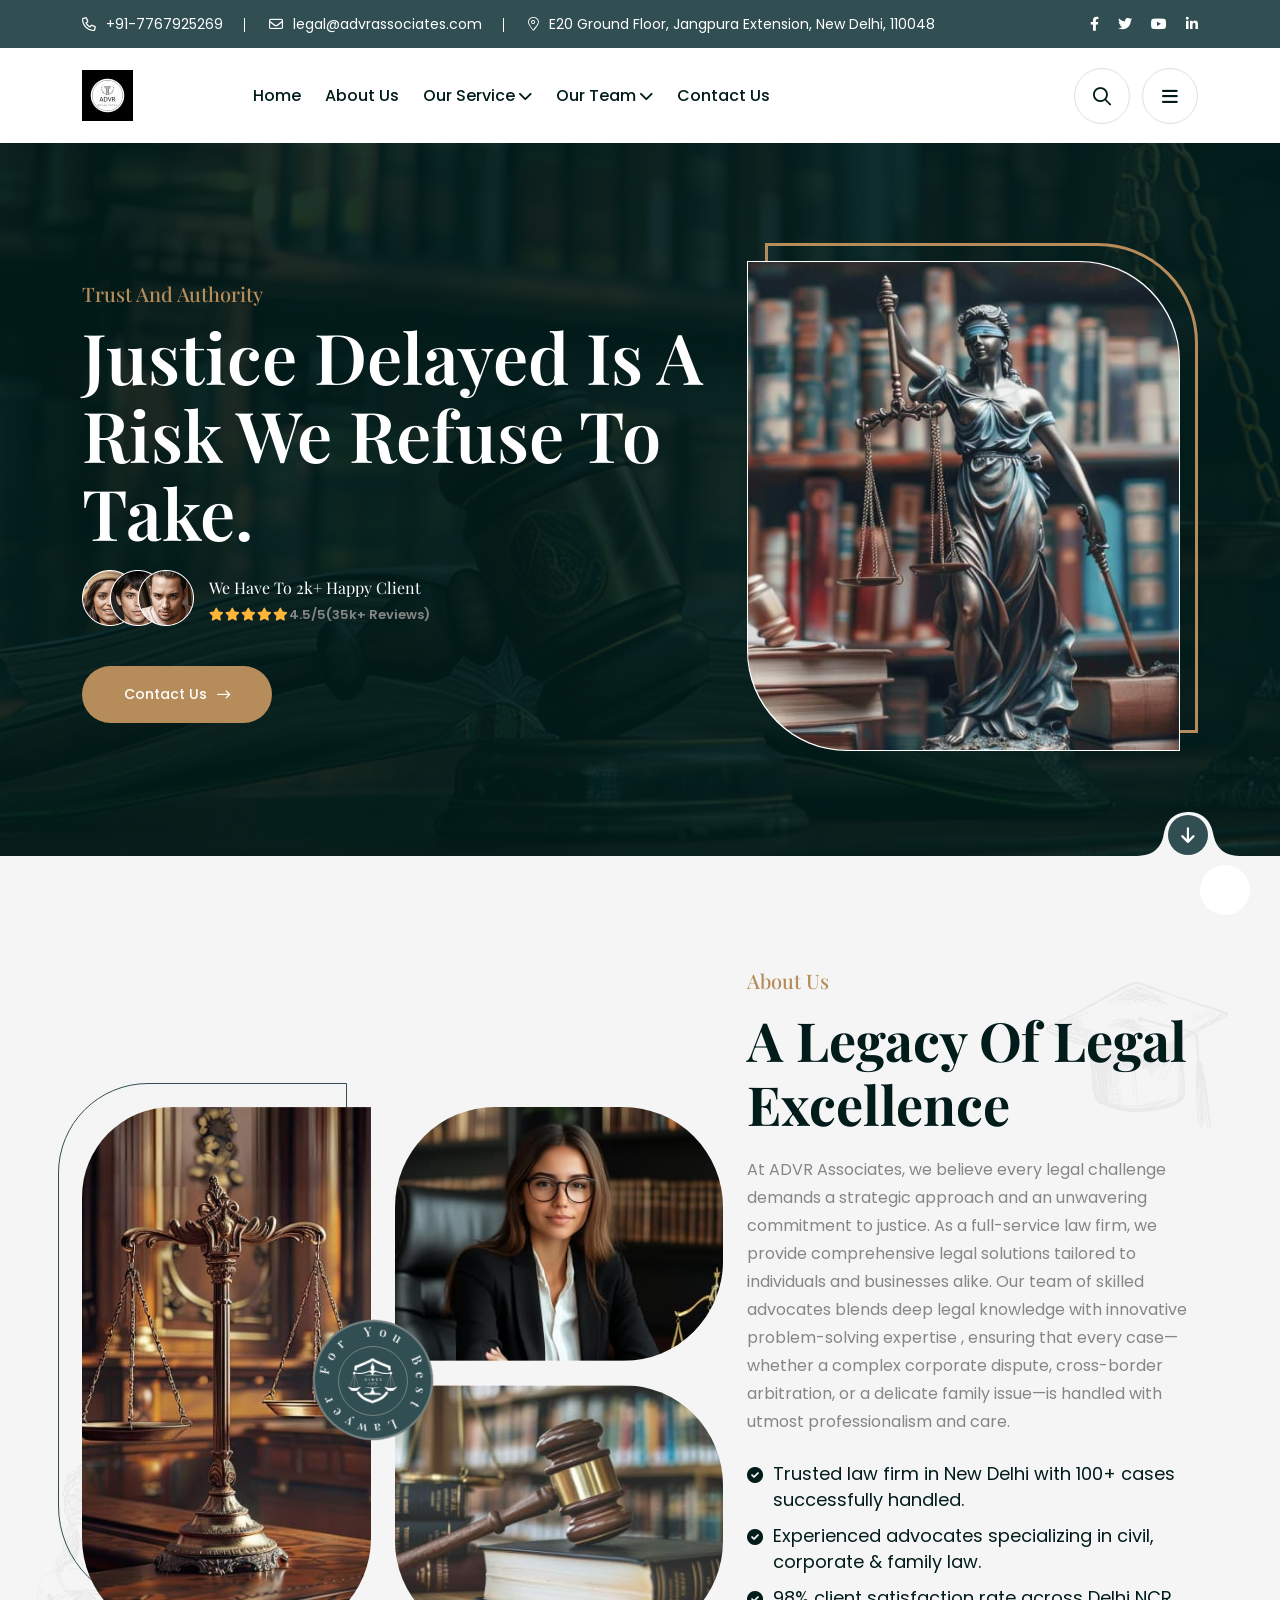
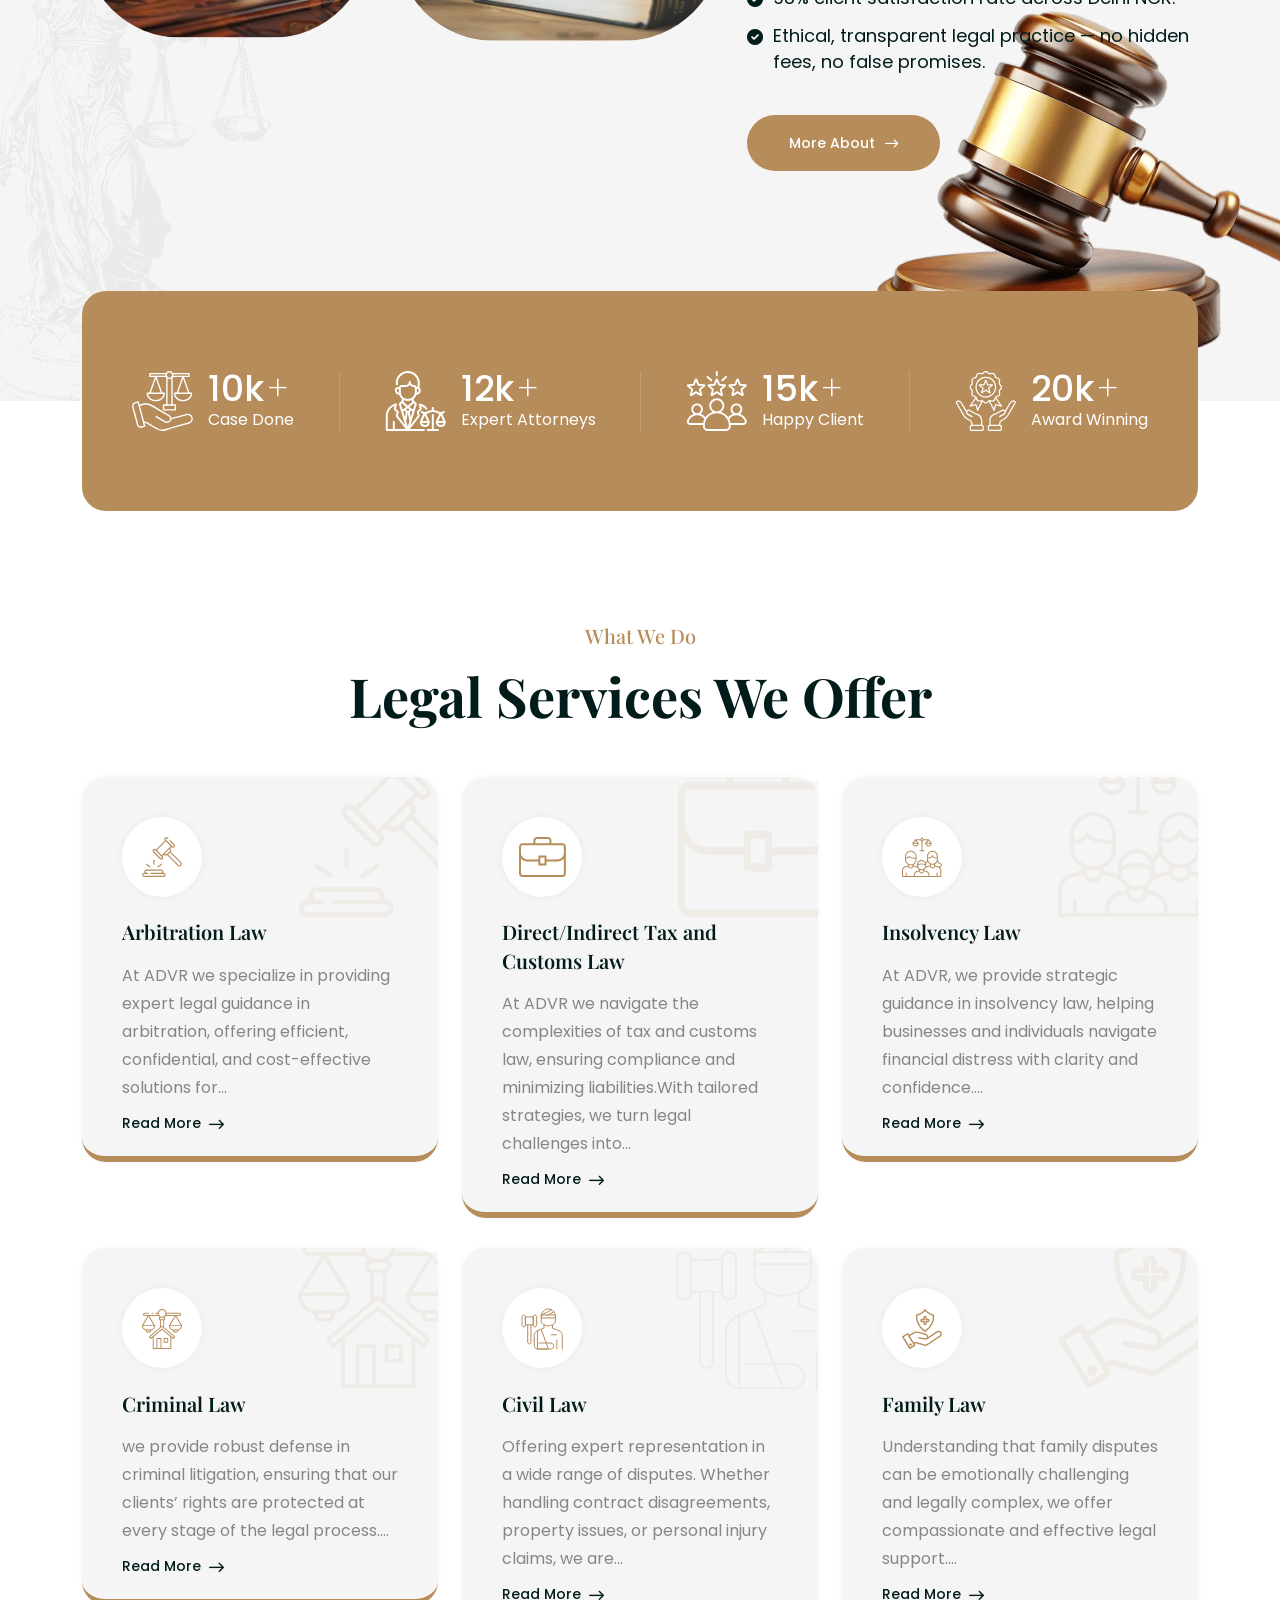
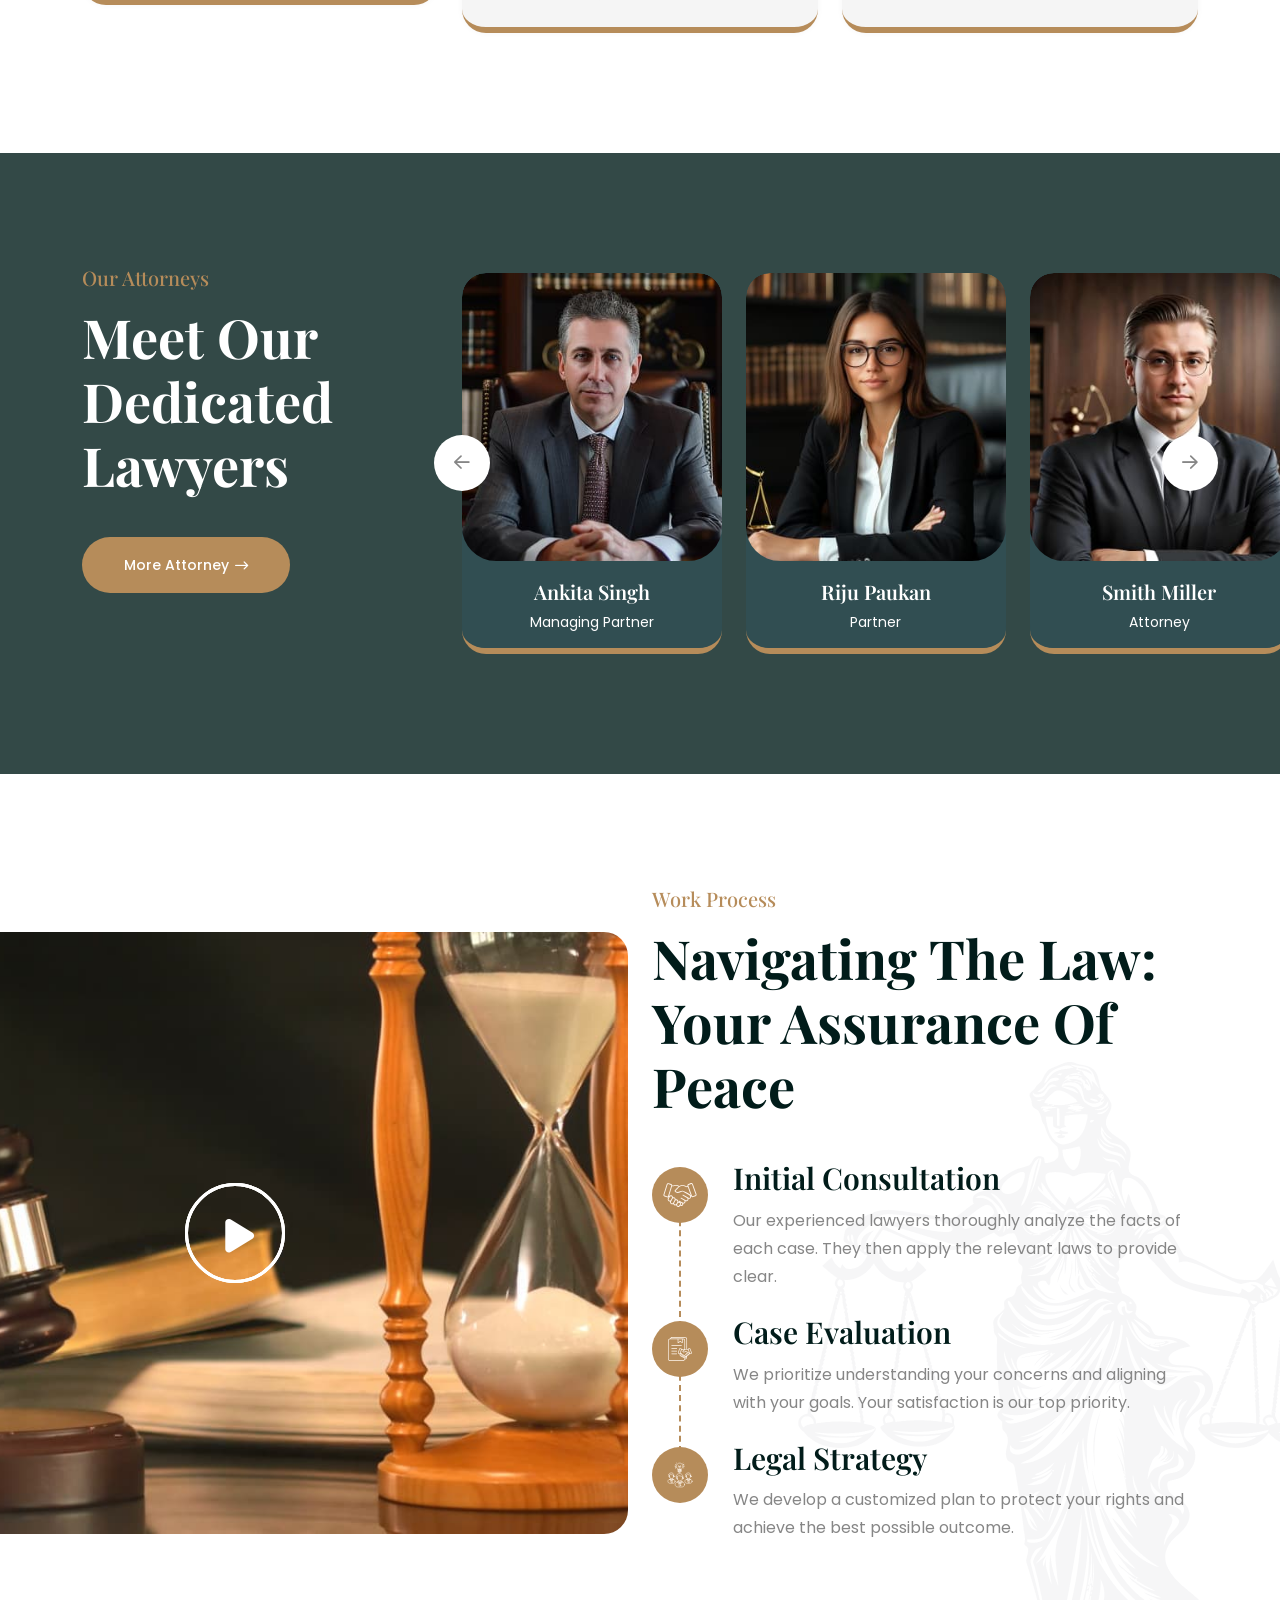
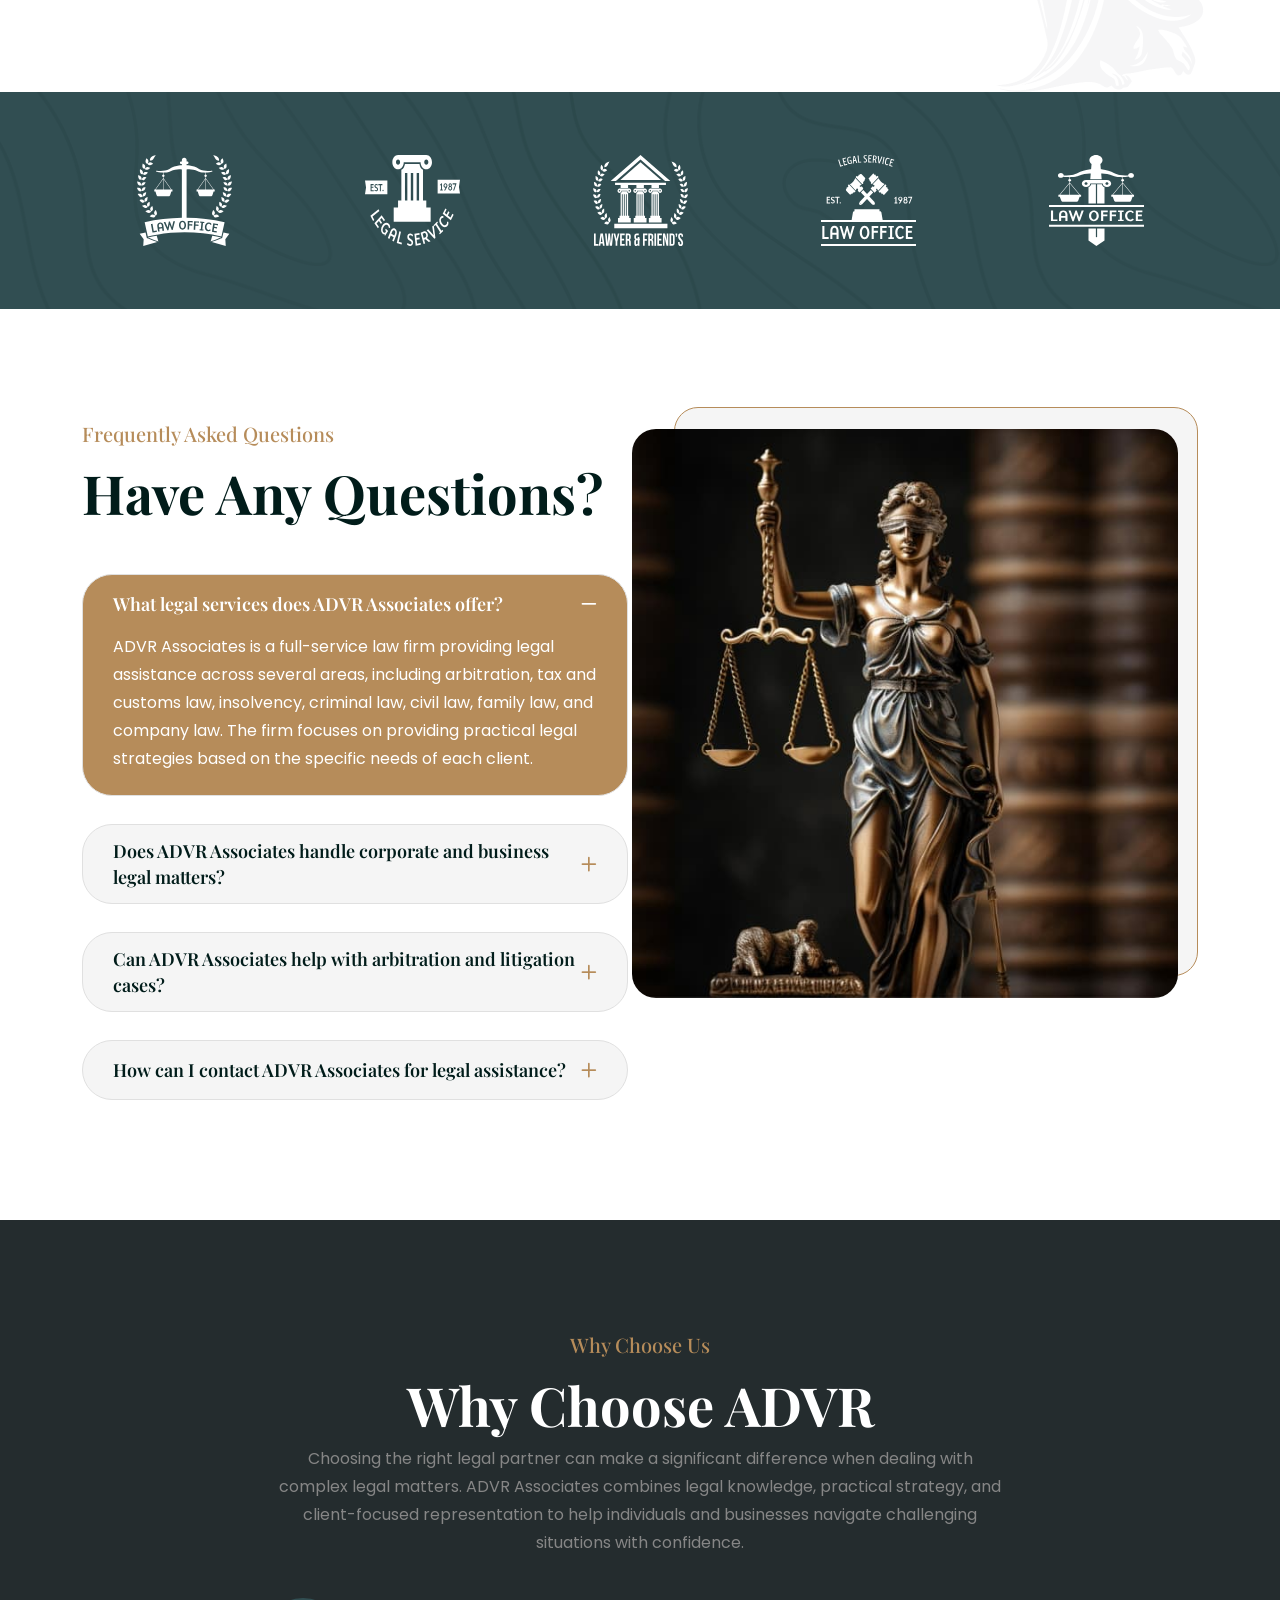
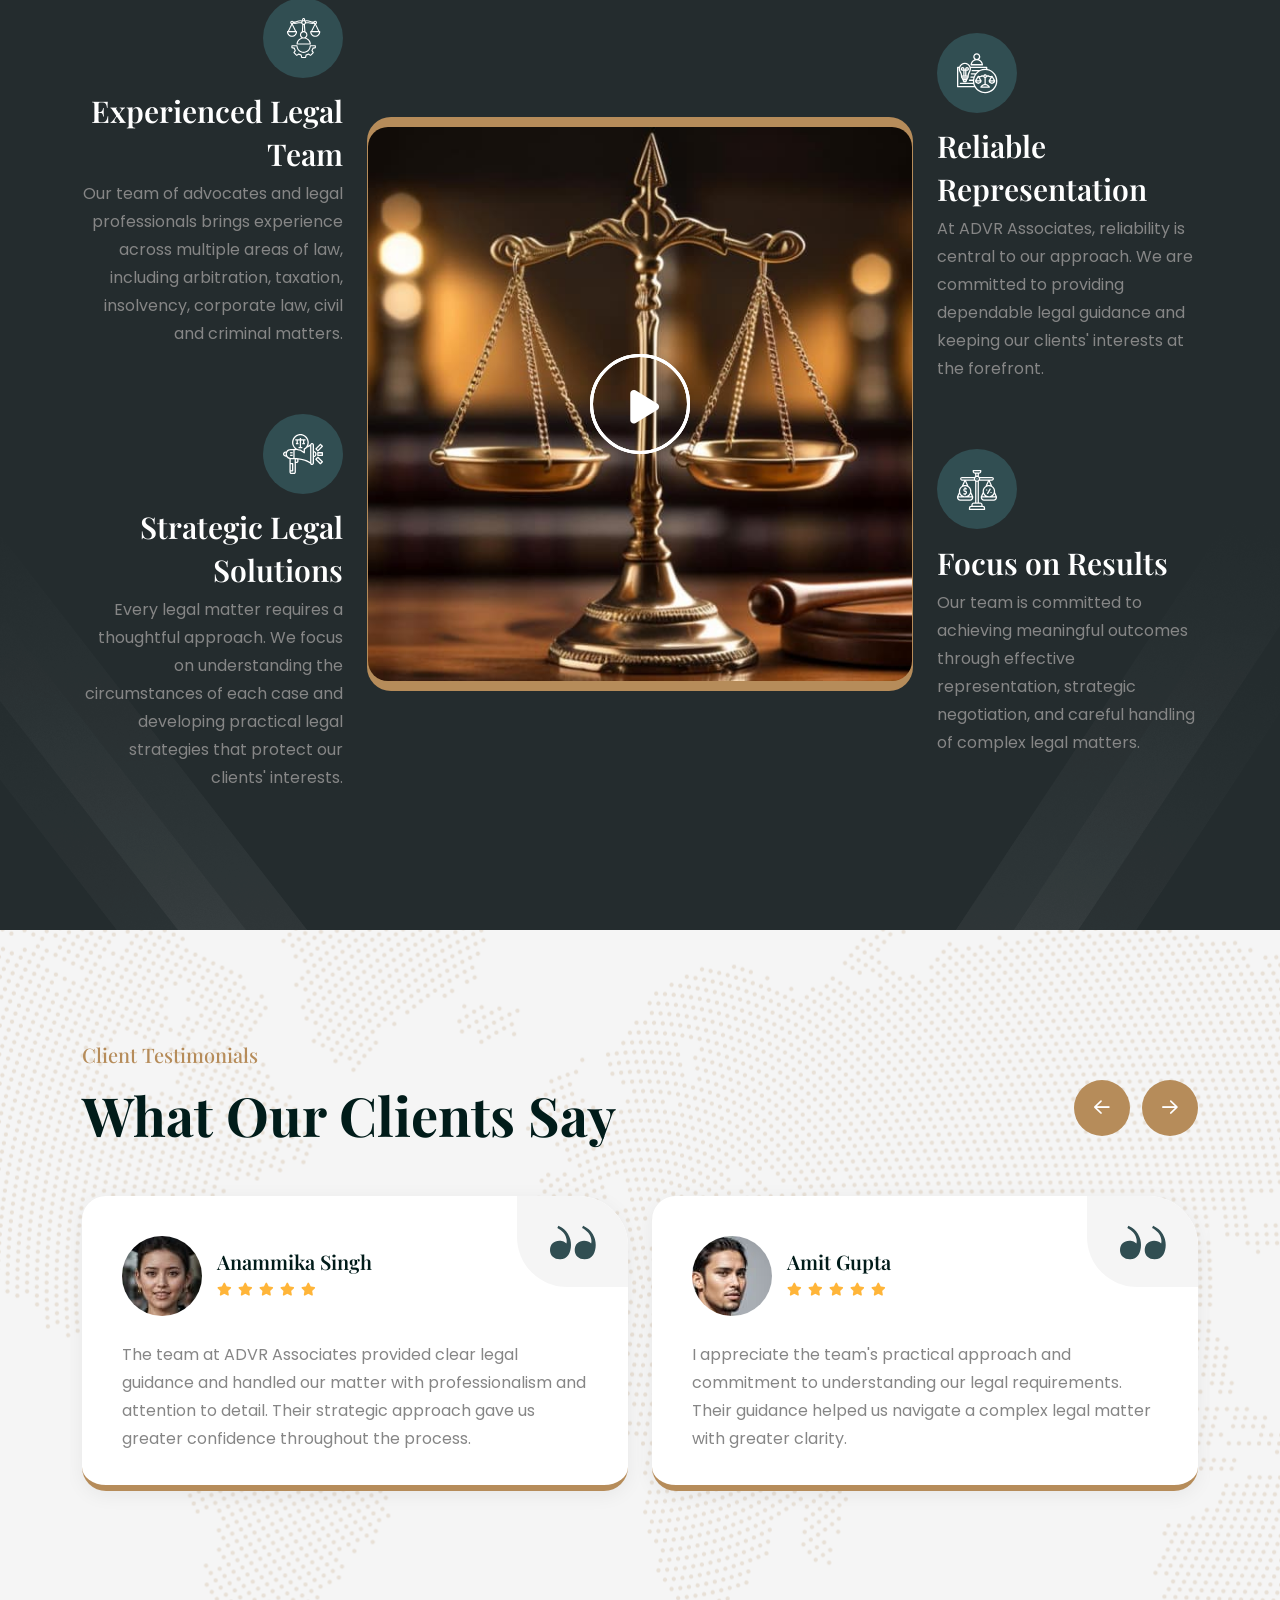
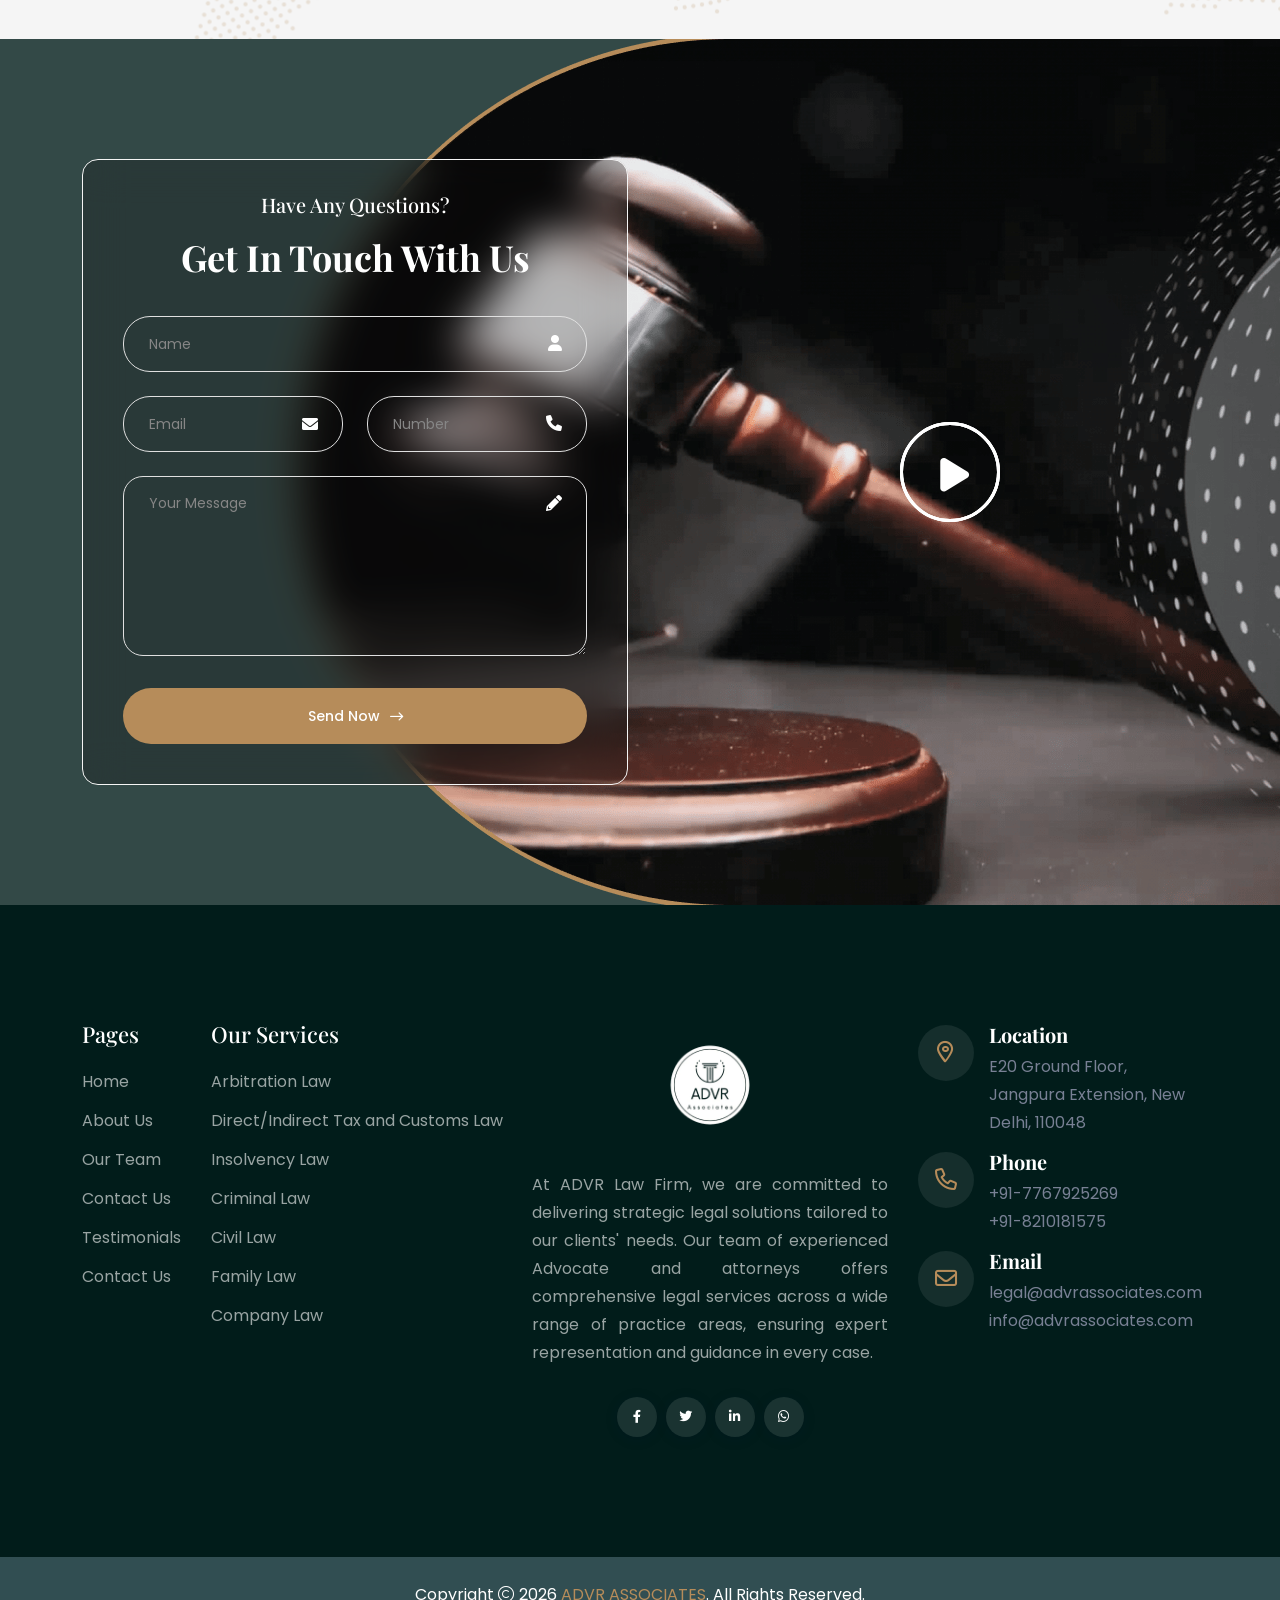
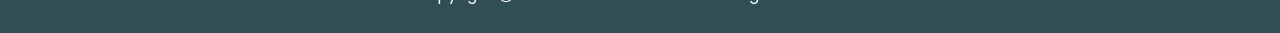
==== commit 84e5d724: "Revise index.html for ADVR Associates branding and SEO Updated the title and meta tags for ADVR Asso" ====
--- a/index.html
+++ b/index.html
@@ -3,10 +3,18 @@
   <head>
     <meta charset="utf-8" />
     <meta http-equiv="x-ua-compatible" content="ie=edge" />
-    <title>ADVR ASSOCIATES</title>
-    <meta name="author" content="Ensaf" />
-    <meta name="description" content="Ensaf-html - Law Agency HTML Template" />
-    <meta name="keywords" content="Ensaf-html - Law Agency HTML Template" />
+    <title>
+      ADVR Associates | Law Firm in Delhi | Legal & Litigation Services
+    </title>
+    <meta name="author" content="ADVR Associates" />
+    <meta
+      name="description"
+      content="ADVR Associates is a trusted law firm in Delhi offering practical legal advice and representation in arbitration, tax, insolvency, criminal, civil, family and company law."
+    />
+    <meta
+      name="keywords"
+      content="ADVR Associates, Law Firm in Delhi, Legal Services, Litigation"
+    />
     <meta name="robots" content="INDEX,FOLLOW" />
     <meta
       name="viewport"
@@ -323,11 +331,11 @@
                       class="sub-title"
                       data-ani="slideinup"
                       data-ani-delay="0.2s"
-                      >Your Legal Shield</span
+                      >Trust And Authority</span
                     >
                     <div data-ani="slideinup" data-ani-delay="0.4s">
-                      <h2 class="hero-title">
-                        Legal Excellence Strategic Solutions Trusted Advocacy
+                      <h3 class="hero-title">
+                        Justice delayed is a risk we refuse to take.
                       </h2>
                       <div class="hero-title">
                         <span class="client-group-wrap"
@@ -400,7 +408,80 @@
                     >
                     <div data-ani="slideinup" data-ani-delay="0.4s">
                       <h1 class="hero-title">
-                        Legal Excellence Strategic Solutions Trusted Advocacy
+                        Your case isn't just a file to us — it's a fight we take personally.
+                      </h1>
+                      <div class="hero-title">
+                        <span class="client-group-wrap"
+                          ><span class="thumb"
+                            ><img
+                              src="assets/img/my-images/hero-1-title-1.png"
+                              alt="img"
+                            /> </span
+                          ><span class="client-group-wrap__content"
+                            ><span class="client-group-wrap__box-title"
+                              >We have to
+                              <span
+                                ><span class="counter-number">100</span>+</span
+                              >
+                              Happy Client </span
+                            ><span class="client-group-wrap__box-review"
+                              ><i class="fa-sharp fa-solid fa-star"></i>
+                              <i class="fa-sharp fa-solid fa-star"></i>
+                              <i class="fa-sharp fa-solid fa-star"></i>
+                              <i class="fa-sharp fa-solid fa-star"></i>
+                              <i class="fa-sharp fa-solid fa-star"></i>
+                              <span
+                                >4.5/5(<span class="counter-number">35</span
+                                >k<span class="plus">+</span> Reviews)</span
+                              ></span
+                            ></span
+                          ></span
+                        >
+                      </div>
+                    </div>
+                    <div
+                      class="btn-group justify-content-center"
+                      data-ani="slideinup"
+                      data-ani-delay="0.6s"
+                    >
+                      <a href="contact.html" class="th-btn"
+                        >Contact us
+                        <i class="fa-regular fa-arrow-right-long"></i
+                      ></a>
+                    </div>
+                  </div>
+                  <div class="col-xl-5 col-lg-5">
+                    <div class="hero-img">
+                      <div
+                        class="img-main"
+                        data-ani="slideinrighthero"
+                        data-ani-delay="0.8s"
+                      >
+                        <img
+                          src="assets/img/my-images/hero_1_2.png"
+                          alt="Image"
+                        />
+                      </div>
+                    </div>
+                  </div>
+                </div>
+              </div>
+            </div>
+          </div>
+          <div class="swiper-slide">
+            <div class="hero-inner hero-style1">
+              <div class="container">
+                <div class="row gy-4 align-items-center">
+                  <div class="col-xl-7 col-lg-7">
+                    <span
+                      class="sub-title"
+                      data-ani="slideinup"
+                      data-ani-delay="0.2s"
+                      >Secure With Experience</span
+                    >
+                    <div data-ani="slideinup" data-ani-delay="0.4s">
+                      <h1 class="hero-title">
+                        Where the law is complex, our commitment stays simple: your victory.
                       </h1>
                       <div class="hero-title">
                         <span class="client-group-wrap"
@@ -450,79 +531,6 @@
                         data-ani-delay="0.8s"
                       >
                         <img
-                          src="assets/img/my-images/hero_1_2.png"
-                          alt="Image"
-                        />
-                      </div>
-                    </div>
-                  </div>
-                </div>
-              </div>
-            </div>
-          </div>
-          <div class="swiper-slide">
-            <div class="hero-inner hero-style1">
-              <div class="container">
-                <div class="row gy-4 align-items-center">
-                  <div class="col-xl-7 col-lg-7">
-                    <span
-                      class="sub-title"
-                      data-ani="slideinup"
-                      data-ani-delay="0.2s"
-                      >Secure With Experience</span
-                    >
-                    <div data-ani="slideinup" data-ani-delay="0.4s">
-                      <h1 class="hero-title">
-                        Legal Excellence Strategic Solutions Trusted Advocacy
-                      </h1>
-                      <div class="hero-title">
-                        <span class="client-group-wrap"
-                          ><span class="thumb"
-                            ><img
-                              src="assets/img/my-images/hero-1-title-1.png"
-                              alt="img"
-                            /> </span
-                          ><span class="client-group-wrap__content"
-                            ><span class="client-group-wrap__box-title"
-                              >We have to
-                              <span
-                                ><span class="counter-number">2</span>k+</span
-                              >
-                              Happy Client </span
-                            ><span class="client-group-wrap__box-review"
-                              ><i class="fa-sharp fa-solid fa-star"></i>
-                              <i class="fa-sharp fa-solid fa-star"></i>
-                              <i class="fa-sharp fa-solid fa-star"></i>
-                              <i class="fa-sharp fa-solid fa-star"></i>
-                              <i class="fa-sharp fa-solid fa-star"></i>
-                              <span
-                                >4.5/5(<span class="counter-number">35</span
-                                >k<span class="plus">+</span> Reviews)</span
-                              ></span
-                            ></span
-                          ></span
-                        >
-                      </div>
-                    </div>
-                    <div
-                      class="btn-group justify-content-center"
-                      data-ani="slideinup"
-                      data-ani-delay="0.6s"
-                    >
-                      <a href="contact.html" class="th-btn"
-                        >Contact us
-                        <i class="fa-regular fa-arrow-right-long"></i
-                      ></a>
-                    </div>
-                  </div>
-                  <div class="col-xl-5 col-lg-5">
-                    <div class="hero-img">
-                      <div
-                        class="img-main"
-                        data-ani="slideinrighthero"
-                        data-ani-delay="0.8s"
-                      >
-                        <img
                           src="assets/img/my-images/hero_1_3.png"
                           alt="Image"
                         />
@@ -612,20 +620,17 @@
             <div class="checklist style2 mb-40">
               <ul>
                 <li>
-                  <i class="fa-sharp fa-solid fa-circle-check"></i> Committed to
-                  excellence in legal practice.
+                  <i class="fa-sharp fa-solid fa-circle-check"></i> Trusted law firm in New Delhi with 100+ cases successfully handled.
                 </li>
                 <li>
-                  <i class="fa-sharp fa-solid fa-circle-check"></i> Act with
-                  honesty and uphold ethical principles.
+                  <i class="fa-sharp fa-solid fa-circle-check"></i> Experienced advocates specializing in civil, corporate & family law.
+
                 </li>
                 <li>
-                  <i class="fa-sharp fa-solid fa-circle-check"></i> Road Test
-                  Preparation with 98% success
+                  <i class="fa-sharp fa-solid fa-circle-check"></i> 98% client satisfaction rate across Delhi NCR.
                 </li>
                 <li>
-                  <i class="fa-sharp fa-solid fa-circle-check"></i> Meeting
-                  clients' needs is our priority.
+                  <i class="fa-sharp fa-solid fa-circle-check"></i> Ethical, transparent legal practice — no hidden fees, no false promises.
                 </li>
               </ul>
             </div>
@@ -732,8 +737,7 @@
                 <p class="box-text">
                   At ADVR we specialize in providing expert legal guidance in
                   arbitration, offering efficient, confidential, and
-                  cost-effective solutions for resolving disputes outside of the
-                  courtroom.
+                  cost-effective solutions for...
                 </p>
               </div>
               <a href="service-details.html" class="link-btn"
@@ -764,8 +768,7 @@
                 <p class="box-text">
                   At ADVR we navigate the complexities of tax and customs law,
                   ensuring compliance and minimizing liabilities.With tailored
-                  strategies, we turn legal challenges into opportunities for
-                  financial efficiency.
+                  strategies, we turn legal challenges into...
                 </p>
               </div>
               <a href="service-details.html" class="link-btn"
@@ -794,7 +797,7 @@
                 <p class="box-text">
                   At ADVR, we provide strategic guidance in insolvency law,
                   helping businesses and individuals navigate financial distress
-                  with clarity and confidence.
+                  with clarity and confidence....
                 </p>
               </div>
               <a href="service-details.html" class="link-btn"
@@ -823,7 +826,7 @@
                 <p class="box-text">
                   we provide robust defense in criminal litigation, ensuring
                   that our clients’ rights are protected at every stage of the
-                  legal process.
+                  legal process....
                 </p>
               </div>
               <a href="service-details.html" class="link-btn"
@@ -852,8 +855,7 @@
                 <p class="box-text">
                   Offering expert representation in a wide range of disputes.
                   Whether handling contract disagreements, property issues, or
-                  personal injury claims, we are committed to protecting your
-                  rights and securing favorable outcomes.
+                  personal injury claims, we are...
                 </p>
               </div>
               <a href="service-details.html" class="link-btn"
@@ -882,7 +884,7 @@
                 <p class="box-text">
                   Understanding that family disputes can be emotionally
                   challenging and legally complex, we offer compassionate and
-                  effective legal support.
+                  effective legal support....
                 </p>
               </div>
               <a href="service-details.html" class="link-btn"
@@ -907,7 +909,7 @@
               <div class="title-area">
                 <span class="sub-title">Our Attorneys</span>
                 <h2 class="sec-title text-white">
-                  Dedicated Lawyers, Proven Results
+                  Meet Our Dedicated Lawyers
                 </h2>
                 <div class="button-wrapper">
                   <a href="team.html" class="th-btn star-btn"
@@ -1537,7 +1539,7 @@
                     aria-expanded="true"
                     aria-controls="collapse-1"
                   >
-                    What is the initial consultation process like?
+                    What legal services does ADVR Associates offer?
                   </button>
                 </div>
                 <div
@@ -1548,10 +1550,7 @@
                 >
                   <div class="accordion-body">
                     <p class="faq-text">
-                      Our initial consultation is typically a free, 30-minute
-                      meeting where we can discuss your legal needs and
-                      determine if we are the right fit for your case. You can
-                      schedule a consultation.
+                      ADVR Associates is a full-service law firm providing legal assistance across several areas, including arbitration, tax and customs law, insolvency, criminal law, civil law, family law, and company law. The firm focuses on providing practical legal strategies based on the specific needs of each client. 
                     </p>
                   </div>
                 </div>
@@ -1566,7 +1565,7 @@
                     aria-expanded="false"
                     aria-controls="collapse-2"
                   >
-                    Do you handle cases in other cities or states?
+                    Does ADVR Associates handle corporate and business legal matters?
                   </button>
                 </div>
                 <div
@@ -1577,10 +1576,7 @@
                 >
                   <div class="accordion-body">
                     <p class="faq-text">
-                      Our initial consultation is typically a free, 30-minute
-                      meeting where we can discuss your legal needs and
-                      determine if we are the right fit for your case. You can
-                      schedule a consultation.
+                      Yes. ADVR Associates assists businesses with company law, corporate governance, taxation, arbitration, insolvency, and restructuring matters. The firm's approach is focused on helping businesses manage complex legal issues while protecting their interests. 
                     </p>
                   </div>
                 </div>
@@ -1595,7 +1591,7 @@
                     aria-expanded="false"
                     aria-controls="collapse-3"
                   >
-                    How do you calculate your fees?
+                    Can ADVR Associates help with arbitration and litigation cases?
                   </button>
                 </div>
                 <div
@@ -1606,10 +1602,7 @@
                 >
                   <div class="accordion-body">
                     <p class="faq-text">
-                      Our initial consultation is typically a free, 30-minute
-                      meeting where we can discuss your legal needs and
-                      determine if we are the right fit for your case. You can
-                      schedule a consultation.
+                      Yes. The firm provides legal representation and guidance in commercial, construction, and international arbitration, along with civil and criminal litigation. Its team works on dispute resolution, courtroom representation, and related legal proceedings. 
                     </p>
                   </div>
                 </div>
@@ -1624,7 +1617,7 @@
                     aria-expanded="false"
                     aria-controls="collapse-4"
                   >
-                    Can I speak to a lawyer immediately?
+                    How can I contact ADVR Associates for legal assistance?
                   </button>
                 </div>
                 <div
@@ -1635,10 +1628,7 @@
                 >
                   <div class="accordion-body">
                     <p class="faq-text">
-                      Our initial consultation is typically a free, 30-minute
-                      meeting where we can discuss your legal needs and
-                      determine if we are the right fit for your case. You can
-                      schedule a consultation.
+                      ADVR Associates' office is located at E20 Ground Floor, Jangpura Extension, New Delhi, 110048. You can contact the firm at +91-7767925269 or +91-8210181575 to discuss your legal requirements. 
                     </p>
                   </div>
                 </div>
@@ -1679,11 +1669,9 @@
                 class="sub-title justify-content-center justify-content-xl-start"
                 >Why Choose Us</span
               >
-              <h2 class="sec-title mb-2 text-white">Why Choose Ensaf</h2>
+              <h2 class="sec-title mb-2 text-white">Why Choose ADVR </h2>
               <p class="box-text">
-                Our team of seasoned attorneys is dedicated to carefully
-                listening to your concerns, ensuring a deep understanding of
-                your unique situation.
+                Choosing the right legal partner can make a significant difference when dealing with complex legal matters. ADVR Associates combines legal knowledge, practical strategy, and client-focused representation to help individuals and businesses navigate challenging situations with confidence.
               </p>
             </div>
           </div>
@@ -1700,11 +1688,10 @@
                   </div>
                   <div class="content text-xl-end">
                     <h3 class="box-title">
-                      <a href="service-details.html">Expert Legal Lawyer</a>
+                      <a href="service-details.html">Experienced Legal Team</a>
                     </h3>
                     <p>
-                      Our team of experienced attorneys possesses a deep
-                      understanding of various legal fields.
+                      Our team of advocates and legal professionals brings experience across multiple areas of law, including arbitration, taxation, insolvency, corporate law, civil and criminal matters. 
                     </p>
                   </div>
                 </div>
@@ -1718,11 +1705,10 @@
                   </div>
                   <div class="content text-xl-end">
                     <h3 class="box-title">
-                      <a href="service-details.html">Personalized Attention</a>
+                      <a href="service-details.html">Strategic Legal Solutions</a>
                     </h3>
                     <p>
-                      If you notice any of these, it's time for a professional
-                      inspection
+                      Every legal matter requires a thoughtful approach. We focus on understanding the circumstances of each case and developing practical legal strategies that protect our clients' interests.
                     </p>
                   </div>
                 </div>
@@ -1750,11 +1736,10 @@
                   </div>
                   <div class="content">
                     <h3 class="box-title">
-                      <a href="service-details.html">Oriented Approach</a>
+                      <a href="service-details.html">Reliable Representation</a>
                     </h3>
                     <p>
-                      Our focus is on achieving positive outcomes for our
-                      clients. We work tirelessly to protect.
+                      At ADVR Associates, reliability is central to our approach. We are committed to providing dependable legal guidance and keeping our clients' interests at the forefront. 
                     </p>
                   </div>
                 </div>
@@ -1766,11 +1751,10 @@
                   </div>
                   <div class="content">
                     <h3 class="box-title">
-                      <a href="service-details.html">Affordable Rates</a>
+                      <a href="service-details.html">Focus on Results</a>
                     </h3>
                     <p>
-                      We understand that legal fees can be a concern. We offer
-                      competitive rates without compromising.
+                      Our team is committed to achieving meaningful outcomes through effective representation, strategic negotiation, and careful handling of complex legal matters. 
                     </p>
                   </div>
                 </div>
@@ -1839,8 +1823,7 @@
                       />
                     </div>
                     <div class="content">
-                      <h3 class="box-title">Monica D’suza</h3>
-                      <p class="box-desig">Ui/Ux Designer</p>
+                      <h3 class="box-title">Anammika Singh</h3>
                       <div class="box-review">
                         <i class="fa-sharp fa-solid fa-star"></i
                         ><i class="fa-sharp fa-solid fa-star"></i
@@ -1851,13 +1834,37 @@
                     </div>
                   </div>
                   <p class="box-text">
-                    "I was struggling with family law for months before I found
-                    abc. They not only provided me with the solution I needed,
-                    but they also educated me on how to prevent the issue from
-                    happening again. Their team is incredibly knowledgeable and
-                    patient, and they always go the extra mile to ensure
-                    customer satisfaction. I am so grateful for their help and
-                    would recommend them to anyone."
+The team at ADVR Associates provided clear legal guidance and handled our matter with professionalism and attention to detail. Their strategic approach gave us greater confidence throughout the process.
+
+
+                  </p>
+                </div>
+              </div>
+              <div class="swiper-slide">
+                <div class="testi-block" dir="ltr">
+                  <div class="testi-icon-1-top">
+                    <img src="assets/img/my-images/testi-icon-1-top.svg" alt="image"
+                    />
+                  </div>
+                  <div class="testi-block-top">
+                    <div class="box-img">
+                      <img src="assets/img/my-images/testi_1_2.jpg" alt="Avater" />
+                    </div>
+                    <div class="content">
+                      <h3 class="box-title">Amit Gupta</h3>
+                      <div class="box-review">
+                        <i class="fa-sharp fa-solid fa-star"></i
+                        ><i class="fa-sharp fa-solid fa-star"></i
+                        ><i class="fa-sharp fa-solid fa-star"></i
+                        ><i class="fa-sharp fa-solid fa-star"></i
+                        ><i class="fa-sharp fa-solid fa-star"></i>
+                      </div>
+                    </div>
+                  </div>
+                  <p class="box-text">
+I appreciate the team's practical approach and commitment to understanding our legal requirements. Their guidance helped us navigate a complex legal matter with greater clarity.
+
+
                   </p>
                 </div>
               </div>
@@ -1871,11 +1878,13 @@
                   </div>
                   <div class="testi-block-top">
                     <div class="box-img">
-                      <img src="assets/img//testi_1_2.jpg" alt="Avater" />
+                      <img
+                        src="assets/img/my-images/testi_1_3.jpg"
+                        alt="Avater"
+                      />
                     </div>
                     <div class="content">
-                      <h3 class="box-title">Teresa Hamilton</h3>
-                      <p class="box-desig">Ui/Ux Designer</p>
+                      <h3 class="box-title">Ashish Singh</h3>
                       <div class="box-review">
                         <i class="fa-sharp fa-solid fa-star"></i
                         ><i class="fa-sharp fa-solid fa-star"></i
@@ -1886,13 +1895,7 @@
                     </div>
                   </div>
                   <p class="box-text">
-                    "I had been facing challenges with family law for months
-                    until I discovered abc. They not only resolved my issues
-                    effectively but also guided me on how to avoid similar
-                    problems in the future. Their team is highly skilled,
-                    patient, and always prioritizes customer satisfaction. I
-                    truly appreciate their support okay this is right for it and
-                    would highly recommend them to others."
+                    ADVR Associates combines legal expertise with a client-focused approach. The team was attentive to our concerns and provided thoughtful guidance at every stage.
                   </p>
                 </div>
               </div>
@@ -1907,13 +1910,12 @@
                   <div class="testi-block-top">
                     <div class="box-img">
                       <img
-                        src="assets/img/my-images/testi_1_3.jpg"
+                        src="assets/img/my-images/team_1_4.jpg"
                         alt="Avater"
                       />
                     </div>
                     <div class="content">
-                      <h3 class="box-title">Monks Millar</h3>
-                      <p class="box-desig">Ui/Ux Designer</p>
+                      <h3 class="box-title">Hina Khan</h3>
                       <div class="box-review">
                         <i class="fa-sharp fa-solid fa-star"></i
                         ><i class="fa-sharp fa-solid fa-star"></i
@@ -1924,51 +1926,7 @@
                     </div>
                   </div>
                   <p class="box-text">
-                    "I was struggling with family law for months before I found
-                    abc. They not only provided me with the solution I needed,
-                    but they also educated me on how to prevent the issue from
-                    happening again. Their team is incredibly knowledgeable and
-                    patient, and they always go the extra mile to ensure
-                    customer satisfaction. I am so grateful for their help and
-                    would recommend them to anyone."
-                  </p>
-                </div>
-              </div>
-              <div class="swiper-slide">
-                <div class="testi-block" dir="ltr">
-                  <div class="testi-icon-1-top">
-                    <img
-                      src="assets/img/my-images/testi-icon-1-top.svg"
-                      alt="image"
-                    />
-                  </div>
-                  <div class="testi-block-top">
-                    <div class="box-img">
-                      <img
-                        src="assets/img/my-images/team_1_4.jpg"
-                        alt="Avater"
-                      />
-                    </div>
-                    <div class="content">
-                      <h3 class="box-title">William Hazelip</h3>
-                      <p class="box-desig">Ui/Ux Designer</p>
-                      <div class="box-review">
-                        <i class="fa-sharp fa-solid fa-star"></i
-                        ><i class="fa-sharp fa-solid fa-star"></i
-                        ><i class="fa-sharp fa-solid fa-star"></i
-                        ><i class="fa-sharp fa-solid fa-star"></i
-                        ><i class="fa-sharp fa-solid fa-star"></i>
-                      </div>
-                    </div>
-                  </div>
-                  <p class="box-text">
-                    "Navigating family law issues was overwhelming for months
-                    until I came across abc. They didn’t just solve how to
-                    prevent the issue from happening again my problem—they
-                    empowered me with knowledge to manage such situations
-                    better. Their expertise and dedication to client
-                    satisfaction left okay no problem a lasting impression. I’m
-                    forever grateful and highly endorse their services."
+                    ADVR Associates didn’t just address my problem they empowered me with information to manage similar circumstances better. Their competence and attention to customer  made a lasting impact. I am forever thankful and highly recommend their services.
                   </p>
                 </div>
               </div>
